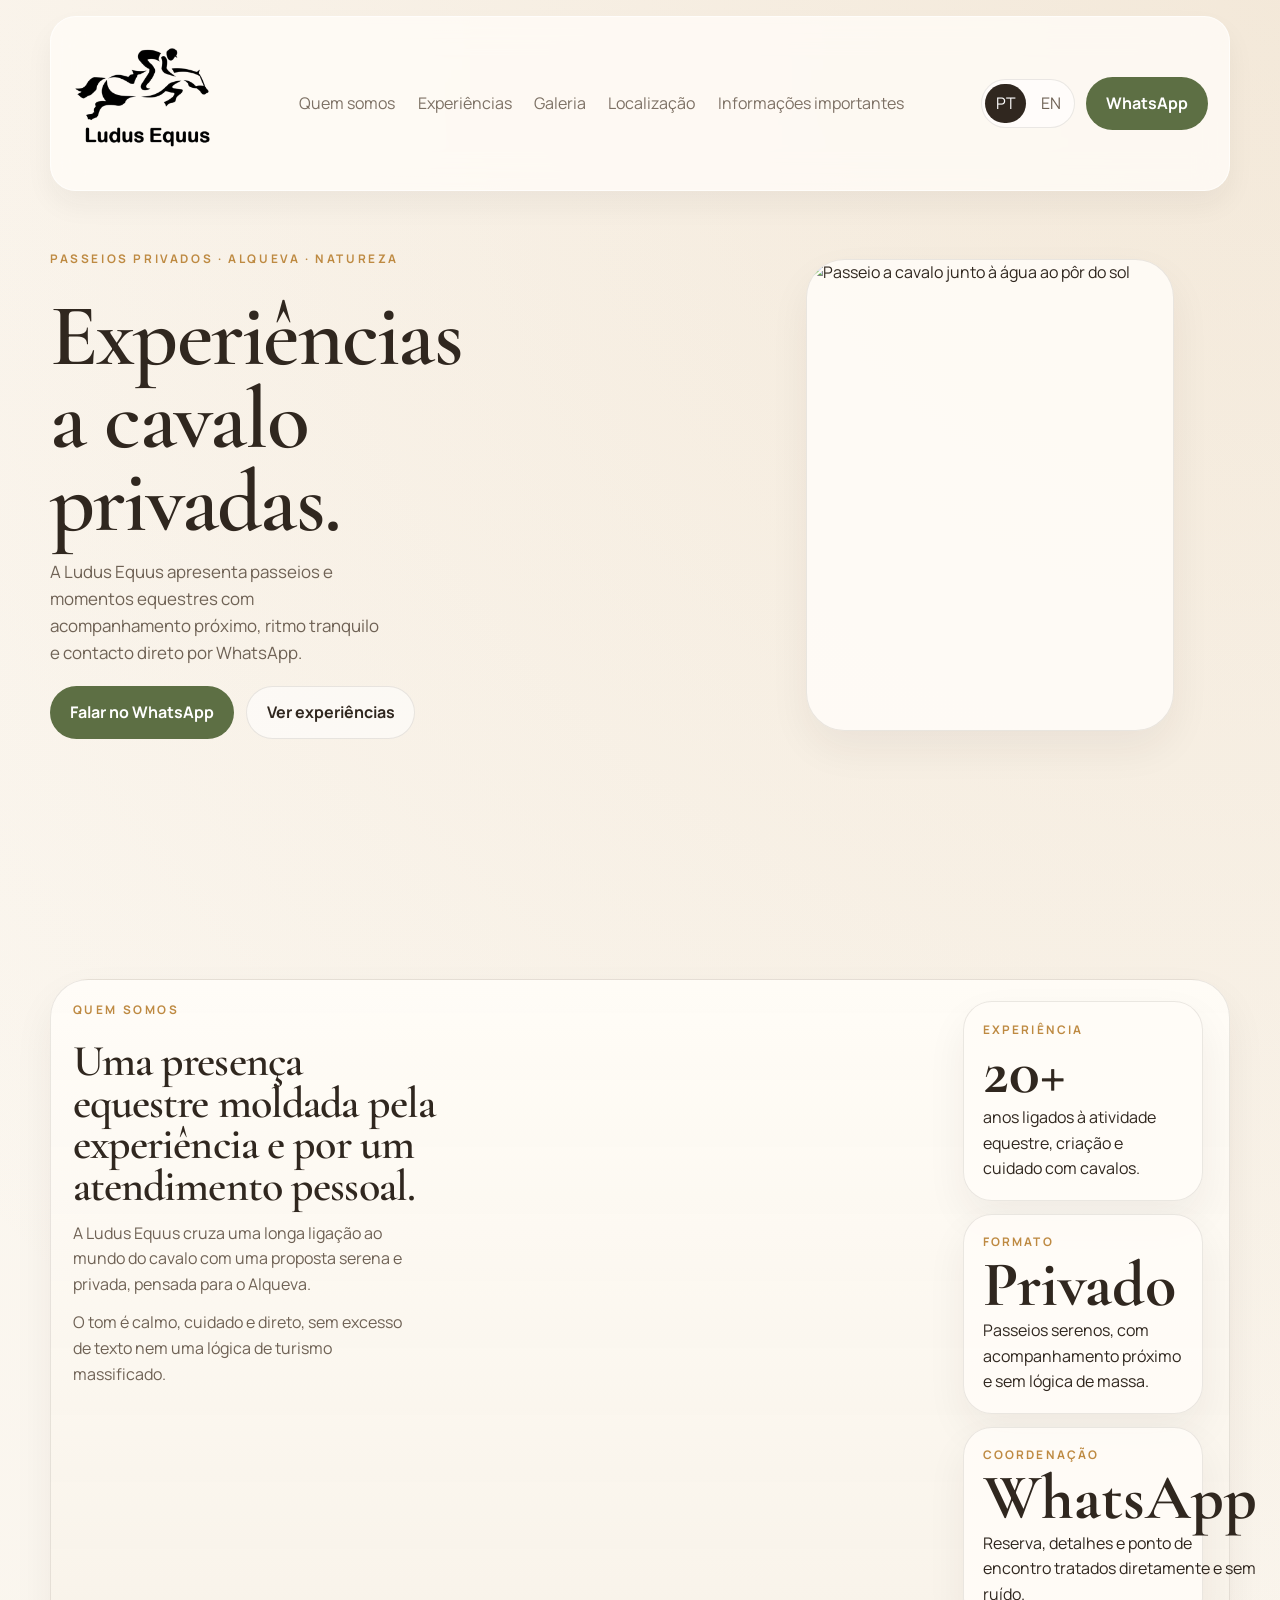
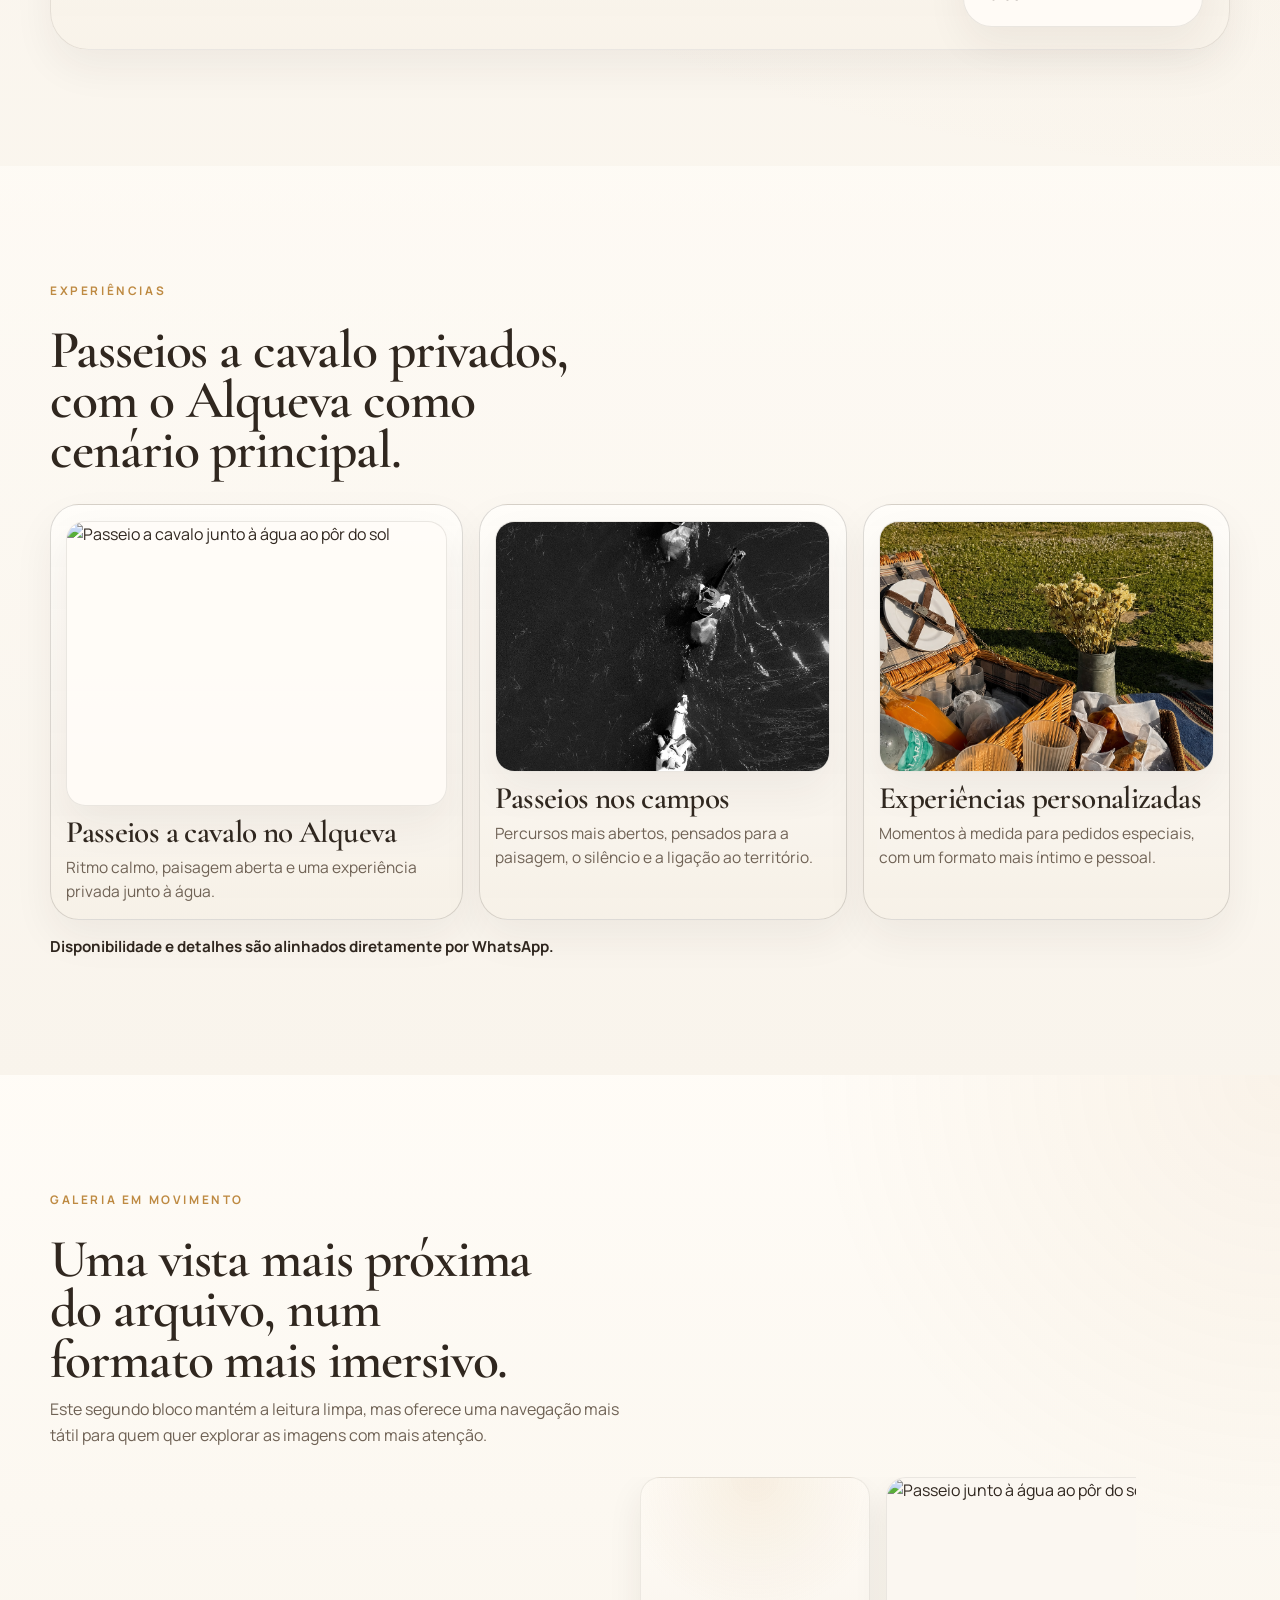
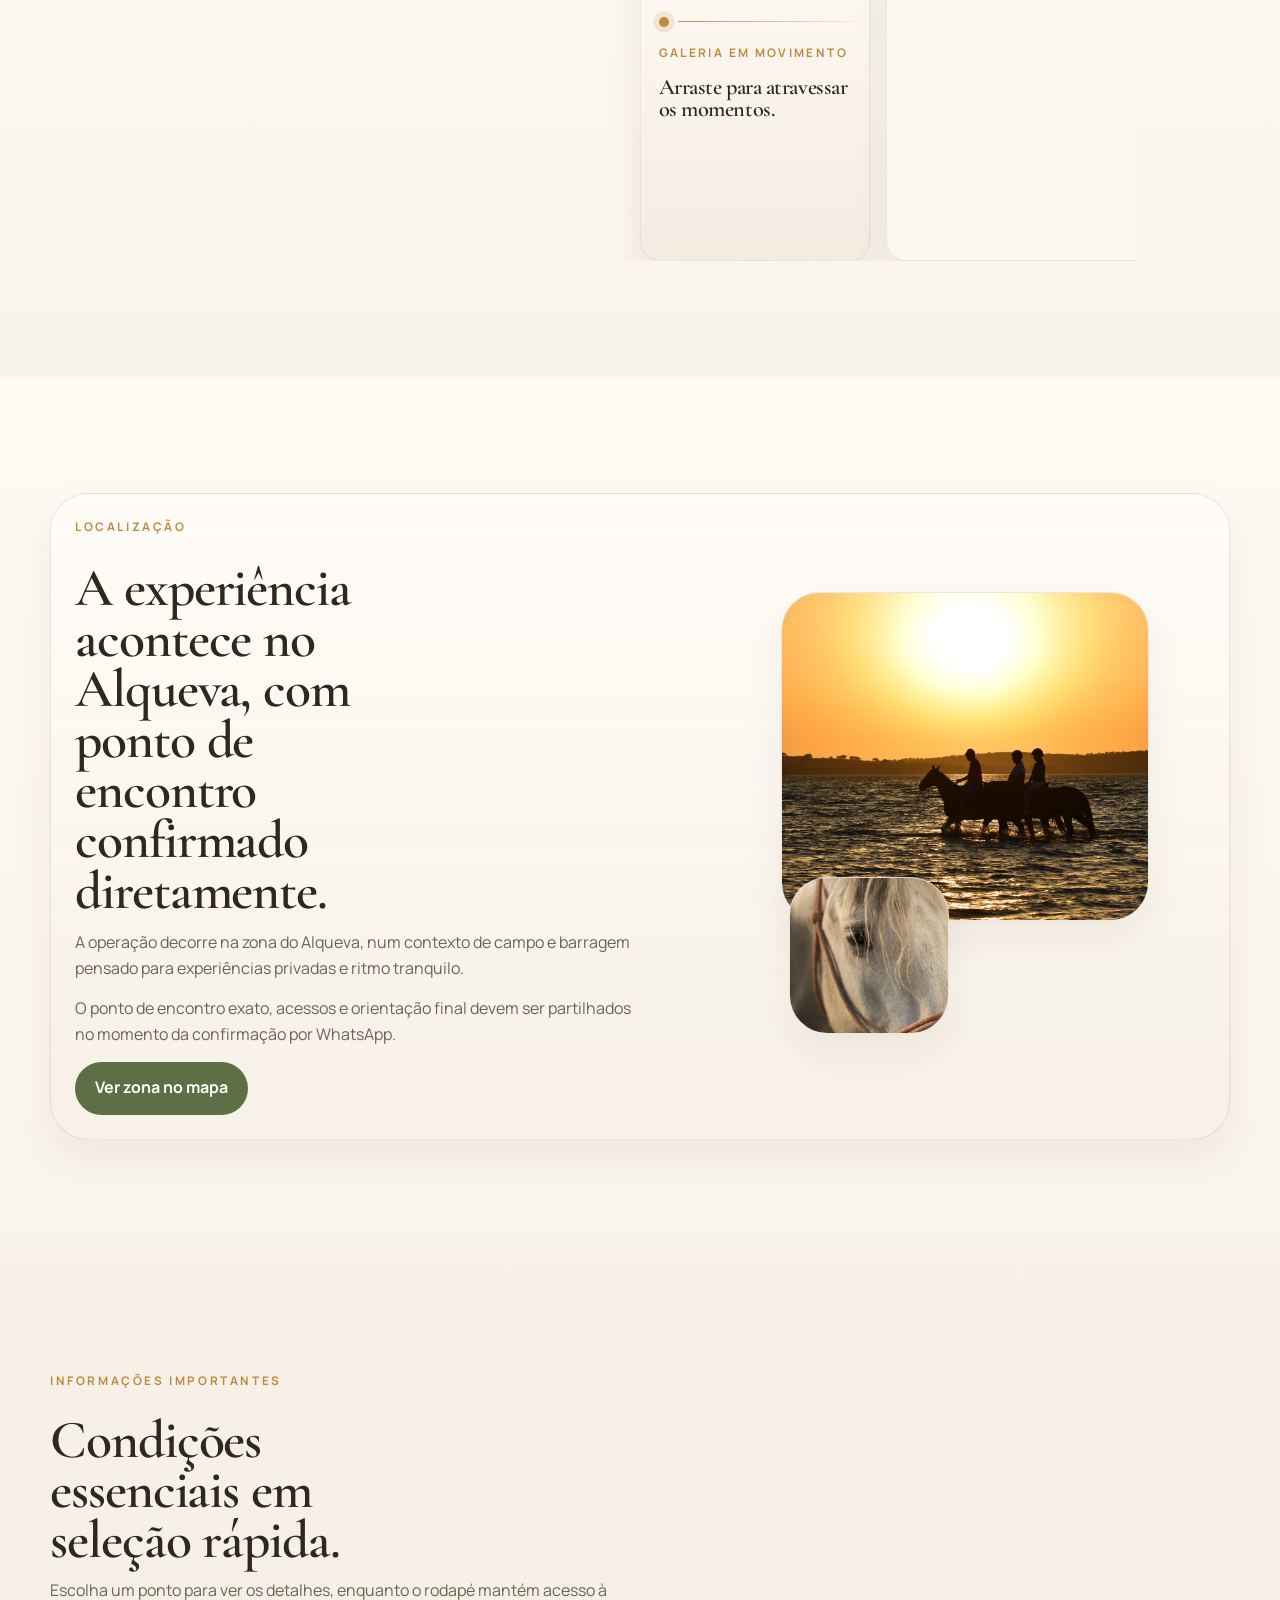
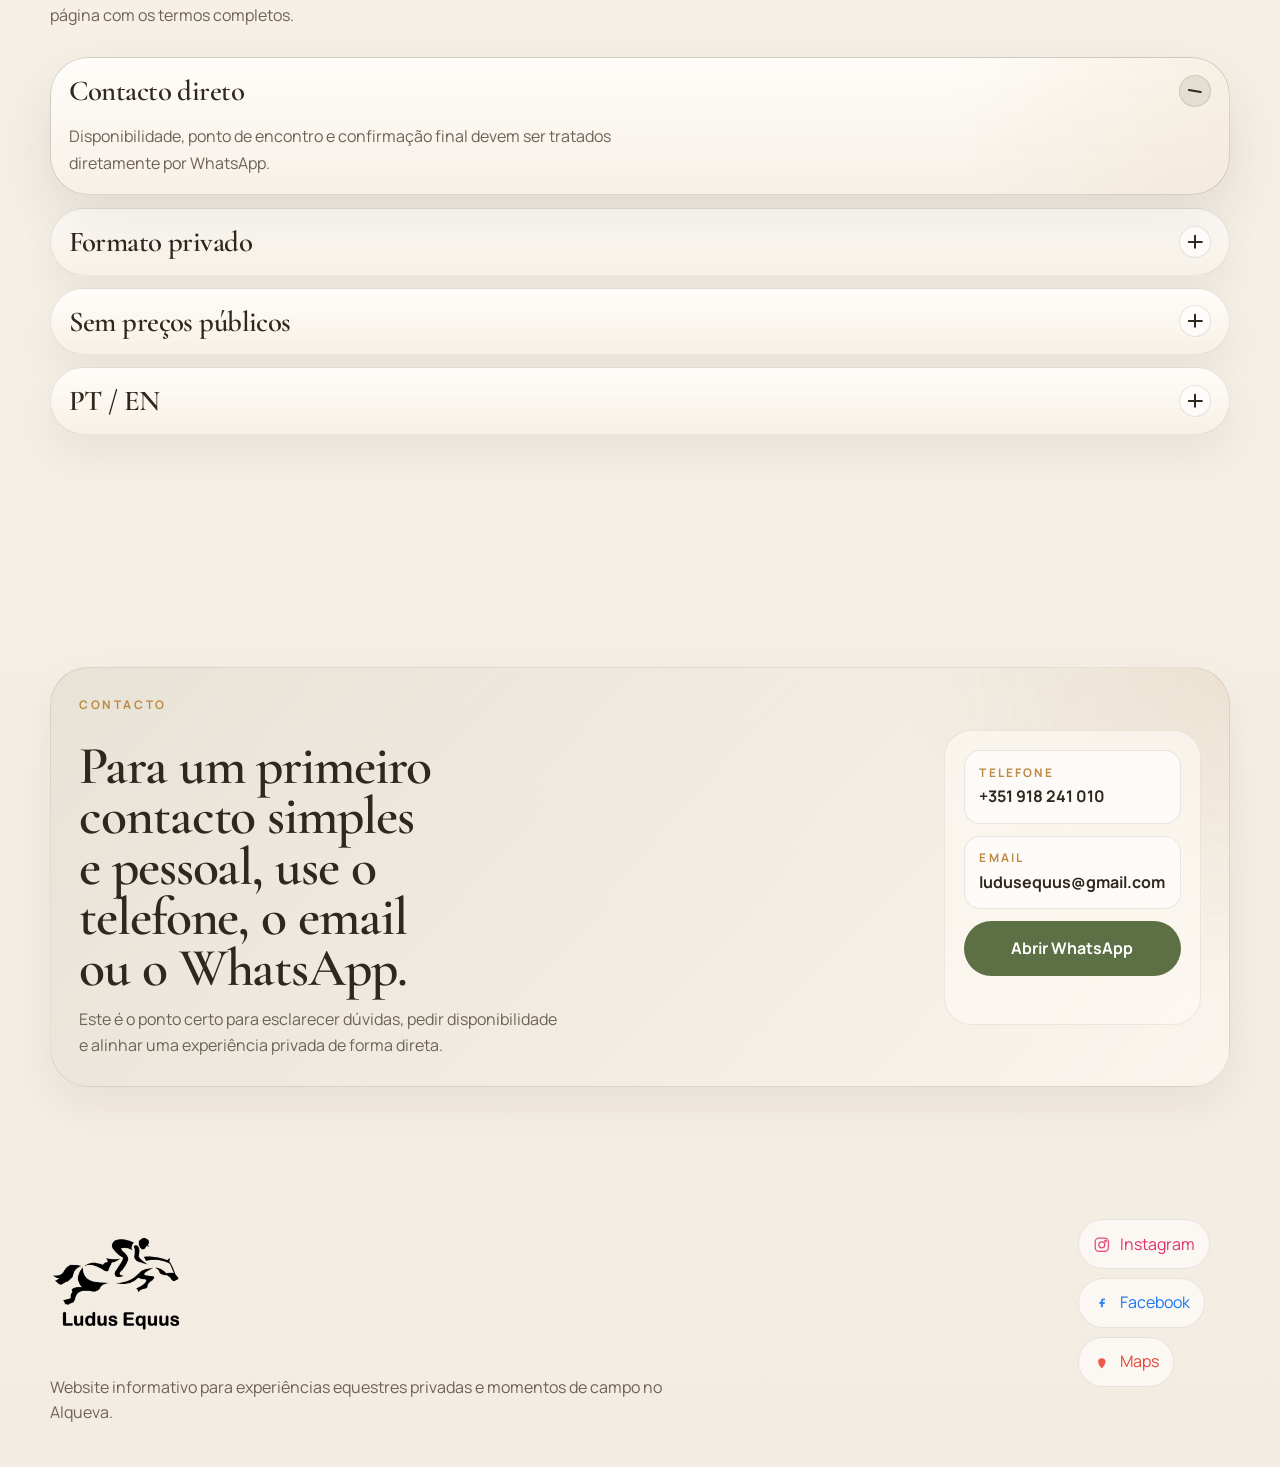
==== index.html @ 5762ee0d "new gallery" ====
﻿<!DOCTYPE html>
<html lang="pt">
<head>
  <meta charset="UTF-8">
  <meta name="viewport" content="width=device-width, initial-scale=1.0">
  <title>Ludus Equus</title>
  <meta name="description" content="Passeios e experiências equestres privadas no Alqueva. Website institucional bilingue da Ludus Equus.">
  <link rel="preconnect" href="https://fonts.googleapis.com">
  <link rel="preconnect" href="https://fonts.gstatic.com" crossorigin>
  <link
    href="https://fonts.googleapis.com/css2?family=Manrope:wght@400;500;600;700;800&family=Cormorant+Garamond:wght@500;600;700&display=swap"
    rel="stylesheet"
  >
  <link rel="stylesheet" href="./styles.css">
  <link rel="stylesheet" href="./gallery.css">
</head>
<body>
  <!-- Skip link -->
  <a class="skip-link" href="#main">Saltar para o conteúdo</a>

  <!-- Header -->
  <header class="site-header" id="top">
    <div class="container header-shell">
      <div class="header-inner">
        <a class="brand" href="#main" aria-label="Ludus Equus, ir para o início do conteúdo">
          <img
            class="brand-logo"
            src="./imagens/logotipoLudus.png"
            alt="Logótipo Ludus Equus"
            width="262"
            height="80"
          >
         
        </a>

        <nav class="desktop-nav" aria-label="Primary">
          <a href="#who" data-i18n="navWho">Quem somos</a>
          <a href="#experiences" data-i18n="navExperiences">Experiências</a>
          <a href="#gallery" data-i18n="navGallery">Galeria</a>
          <a href="#location" data-i18n="navLocation">Localização</a>
          <a href="#info" data-i18n="navInfo">Informações importantes</a>
        </nav>

        <div class="header-actions">
          <div class="lang-switch desktop-lang" aria-label="Language switcher">
            <button type="button" class="lang-btn is-active" data-lang-btn="pt">PT</button>
            <button type="button" class="lang-btn" data-lang-btn="en">EN</button>
          </div>

          <a
            class="btn btn-primary desktop-cta"
            href="https://wa.me/+351918241010"
            target="_blank"
            rel="noopener noreferrer"
            data-i18n="ctaWhatsapp"
          >
            WhatsApp
          </a>

          <button
            class="menu-toggle"
            type="button"
            data-menu-toggle
            aria-expanded="false"
            aria-controls="mobile-menu"
            aria-label="Abrir menu"
          >
            <span></span>
            <span></span>
            <span></span>
          </button>
        </div>
      </div>

      <!-- Mobile menu -->
      <div class="mobile-menu" id="mobile-menu" data-mobile-menu hidden>
        <div class="mobile-menu-inner">
          <nav class="mobile-nav" aria-label="Mobile">
            <a href="#who" data-i18n="navWho">Quem somos</a>
            <a href="#experiences" data-i18n="navExperiences">Experiências</a>
            <a href="#gallery" data-i18n="navGallery">Galeria</a>
            <a href="#location" data-i18n="navLocation">Localização</a>
            <a href="#info" data-i18n="navInfo">Informações importantes</a>
          </nav>
          <div class="mobile-menu-footer">
            <div class="lang-switch mobile-lang" aria-label="Language switcher mobile">
              <button type="button" class="lang-btn is-active" data-lang-btn="pt">PT</button>
              <button type="button" class="lang-btn" data-lang-btn="en">EN</button>
            </div>
          </div>
        </div>
      </div>
    </div>
  </header>

  <!-- Main content -->
  <main id="main">
    <!-- Hero -->
    <section class="section hero">
      <div class="container hero-grid">
        <div class="hero-copy reveal">
          <div class="hero-brand hero-brand-mobile" aria-hidden="true">
            <img src="./imagens/logotipoLudus.png" alt="" width="262" height="80">
          </div>
          <p class="eyebrow" data-i18n="heroEyebrow">Passeios Equestres  Alqueva  Hipismo</p>
          <h1 data-i18n="heroTitle">Experiências a cavalo privadas.</h1>
          <p class="hero-text" data-i18n="heroText">
            A Ludus Equus apresenta passeios e momentos equestres com acompanhamento próximo,
            ritmo tranquilo e contacto direto por WhatsApp.
          </p>
          <div class="hero-actions">
            <a
              class="btn btn-primary"
              href="https://wa.me/+351918241010"
              target="_blank"
              rel="noopener noreferrer"
              data-i18n="heroPrimary"
            >
              Falar no WhatsApp
            </a>
            <a class="btn btn-secondary" href="#experiences" data-i18n="heroSecondary">
              Ver experiências
            </a>
          </div>
        </div>

        <div class="hero-visual reveal" aria-hidden="true">
          <figure class="hero-card hero-card-main">
            <img
              src="./imagens/Galeria/Barragem1.jpeg"
              alt="Passeio a cavalo junto à água ao pôr do sol"
              width="1200"
              height="1500"
              loading="eager"
              decoding="async"
            >
          </figure>
          
        </div>
      </div>
    </section>

    <!-- Who -->
    <section class="section" id="who">
      <div class="container story-panel reveal">
        <div class="story-grid">
          <div class="story-copy reveal who-reveal">
            <div class="story-head">
              <p class="eyebrow" data-i18n="whoEyebrow">Quem somos</p>
              <h2 data-i18n="whoTitle">Uma presença equestre moldada pela experiência e por um atendimento pessoal</h2>
            </div>
            <p data-i18n="whoText1">A Ludus Equus cruza uma longa ligação ao mundo do cavalo com uma proposta serena e privada, pensada para o Alqueva.</p>
            <p data-i18n="whoText2">O tom é calmo, cuidado e direto, sem excesso de texto nem uma lógica de turismo massificado.</p>
          </div>

          <div class="story-side">
            <div class="stats-card reveal who-reveal">
              <span class="stats-kicker" data-i18n="whoProof1Kicker">Experiência</span>
              <strong data-i18n="whoProof1Value">20+</strong>
              <span data-i18n="whoProof1Text">
                anos ligados à atividade equestre, criação e cuidado com cavalos.
              </span>
            </div>
            <div class="stats-card reveal who-reveal">
              <span class="stats-kicker" data-i18n="whoProof2Kicker">Formato</span>
              <strong data-i18n="whoProof2Value">Privado</strong>
              <span data-i18n="whoProof2Text">
                Passeios serenos, com acompanhamento próximo e sem lógica de massa.
              </span>
            </div>
            <div class="stats-card reveal who-reveal">
              <span class="stats-kicker" data-i18n="whoProof3Kicker">Coordenação</span>
              <strong data-i18n="whoProof3Value">WhatsApp</strong>
              <span data-i18n="whoProof3Text">
                Reserva, detalhes e ponto de encontro tratados diretamente e sem ruído.
              </span>
            </div>
          </div>
        </div>
      </div>
    </section>

    <!-- Experiences -->
    <section class="section section-soft" id="experiences">
      <div class="container">
        <div class="section-head section-head-wide reveal">
          <p class="eyebrow" data-i18n="expEyebrow">Experiências</p>
          <h2 data-i18n="expTitle">
            Passeios a cavalo privados, com o Alqueva como cenário principal.
          </h2>
          
        </div>

        <div class="experiences-grid reveal">
          <article class="info-card experience-card">
            <figure class="image-card experience-image">
              <img src="./imagens/Galeria/Barragem1.jpeg" alt="Passeio a cavalo junto à água ao pôr do sol" width="1200" height="900" loading="lazy" decoding="async">
            </figure>
            <div class="experience-copy">
              <h3 data-i18n="rideMainTitle">Passeios a cavalo no Alqueva</h3>
              <p data-i18n="rideMainText">Ritmo calmo, paisagem aberta e uma experiência privada junto à água.</p>
            </div>
          </article>

          <article class="info-card experience-card">
            <figure class="image-card experience-image">
              <img src="./imagens/Barragem2.jpeg" alt="Vista da barragem e da margem do Alqueva" width="1200" height="900" loading="lazy" decoding="async">
            </figure>
            <div class="experience-copy">
              <h3 data-i18n="rideFieldsTitle">Passeios nos campos</h3>
              <p data-i18n="rideFieldsText">Percursos mais abertos, pensados para a paisagem, o silêncio e a ligação ao território.</p>
            </div>
          </article>

          <article class="info-card experience-card">
            <figure class="image-card experience-image">
              <img src="./imagens/pirquenique3.png" alt="Piquenique junto à água com manta e cesta" width="1200" height="900" loading="lazy" decoding="async">
            </figure>
            <div class="experience-copy">
              <h3 data-i18n="rideCustomTitle">Experiências personalizadas</h3>
              <p data-i18n="rideCustomText">Momentos à medida para pedidos especiais, com um formato mais íntimo e pessoal.</p>
            </div>
          </article>
        </div>

        <p class="experience-footer-note" data-i18n="rideBookingNote">
          Disponibilidade e detalhes são alinhados diretamente por WhatsApp.
        </p>
      </div>
    </section>

    <!-- BEGIN: Featured draggable gallery -->
    <section class="section gallery-strip-section" id="gallery">
      <div class="container">
        <div class="section-head gallery-head reveal">
          <p class="eyebrow" data-i18n="galleryFeatureEyebrow">Galeria em movimento</p>
          <h2 data-i18n="galleryFeatureTitle">
            Uma vista mais próxima do arquivo, num formato mais imersivo.
          </h2>
          <p data-i18n="galleryFeatureText">
            Este segundo bloco mantém a leitura limpa, mas oferece uma navegação mais tátil para
            quem quer explorar as imagens com mais atenção.
          </p>
        </div>

        <div class="gallery-strip-shell reveal">
          <div class="gallery-strip-frame" aria-label="Galeria móvel de imagens">
            <div
              class="gallery-strip-track"
              data-feature-gallery-track
              data-feature-gallery-prev-percentage="0"
              data-feature-gallery-mouse-down-at="0"
            >
              <article class="gallery-strip-card gallery-strip-text-card gallery-strip-marker-card">
                <div class="gallery-strip-symbol" aria-hidden="true">
                  <span class="gallery-strip-symbol-dot"></span>
                  <span class="gallery-strip-symbol-line"></span>
                </div>
                <p class="gallery-strip-kicker">Galeria em movimento</p>
                <h3>Arraste para atravessar os momentos.</h3>
              </article>

              <figure class="gallery-strip-card">
                <img src="./imagens/Galeria/Barragem1.jpeg" alt="Passeio junto à água ao pôr do sol" width="1200" height="900" loading="lazy" decoding="async" draggable="false">
              </figure>

              <article class="gallery-strip-card gallery-strip-text-card">
                <p class="gallery-strip-kicker">Passeios</p>
                <h3>Ritmo calmo e paisagem aberta.</h3>
                <p>Uma sequência mais ampla para sentir o percurso, a água e a luz do fim do dia.</p>
              </article>

              <figure class="gallery-strip-card">
                <img src="./imagens/Galeria/Barragem2.jpeg" alt="Vista da barragem e do percurso equestre" width="1200" height="900" loading="lazy" decoding="async" draggable="false">
              </figure>
              <figure class="gallery-strip-card">
                <img src="./imagens/Galeria/Barragem4.jpeg" alt="Cavalos em passeio junto ao Alqueva" width="1200" height="900" loading="lazy" decoding="async" draggable="false">
              </figure>
              <figure class="gallery-strip-card">
                <img src="./imagens/Galeria/barragem5.jpeg" alt="Momento de passeio equestre ao ar livre" width="1200" height="900" loading="lazy" decoding="async" draggable="false">
              </figure>

              <article class="gallery-strip-card gallery-strip-text-card">
                <p class="gallery-strip-kicker">Desporto</p>
                <h3>Energia, técnica e movimento.</h3>
                <p>Um bloco para separar a leitura das imagens mais dinâmicas do percurso.</p>
              </article>

              <figure class="gallery-strip-card">
                <img src="./imagens/Galeria/Desporto1.jpg" alt="Atividade equestre em movimento" width="1200" height="900" loading="lazy" decoding="async" draggable="false">
              </figure>
              <figure class="gallery-strip-card">
                <img src="./imagens/Galeria/Desporto2.JPG" alt="Cena de desporto equestre" width="1200" height="900" loading="lazy" decoding="async" draggable="false">
              </figure>
              <figure class="gallery-strip-card">
                <img src="./imagens/Galeria/desporto3.JPG" alt="Passeio equestre em ação" width="1200" height="900" loading="lazy" decoding="async" draggable="false">
              </figure>

              <article class="gallery-strip-card gallery-strip-text-card">
                <p class="gallery-strip-kicker">Momentos</p>
                <h3>Paragens mais íntimas e leves.</h3>
                <p>Um espaço para alternar entre fotografia e texto quando quiseres destacar uma fase.</p>
              </article>

              <figure class="gallery-strip-card">
                <img src="./imagens/Galeria/passeio1.jpeg" alt="Passeio a cavalo em paisagem aberta" width="1200" height="900" loading="lazy" decoding="async" draggable="false">
              </figure>
              <figure class="gallery-strip-card">
                <img src="./imagens/Galeria/passeio2.jpeg" alt="Cavalos em percurso tranquilo" width="1200" height="900" loading="lazy" decoding="async" draggable="false">
              </figure>
              <figure class="gallery-strip-card">
                <img src="./imagens/Galeria/Piquenique.jpeg" alt="Momento de piquenique junto aos cavalos" width="1200" height="900" loading="lazy" decoding="async" draggable="false">
              </figure>
            </div>
          </div>
        </div>
      </div>
    </section>
    <!-- END: Featured draggable gallery -->


    <!-- Location -->
    <section class="section section-soft" id="location">
      <div class="container location-panel reveal">
        <div class="location-copy">
          <p class="eyebrow" data-i18n="locationEyebrow">LocalizaÃ§Ã£o</p>
          <h2 data-i18n="locationTitle">
            A experiÃªncia acontece no Alqueva, com ponto de encontro confirmado diretamente.
          </h2>
          <p data-i18n="locationText1">
            A operaÃ§Ã£o decorre na zona do Alqueva, num contexto de campo e barragem pensado para
            experiÃªncias privadas e ritmo tranquilo.
          </p>
          <p data-i18n="locationText2">
            O ponto de encontro exato, acessos e orientaÃ§Ã£o final devem ser partilhados no momento
            da confirmaÃ§Ã£o por WhatsApp.
          </p>
          <div class="location-actions">
            <a
              class="btn btn-primary"
              href="https://www.google.com/maps/search/Alqueva"
              target="_blank"
              rel="noopener noreferrer"
              data-i18n="locationButton"
            >
              Ver zona no mapa
            </a>
          </div>
        </div>

        <div class="location-visual">
          <figure class="image-card location-image location-image-main">
            <img
              src="./imagens/Barragem3.jpeg"
              alt="Vista da paisagem do Alqueva"
              width="1200"
              height="900"
              loading="lazy"
              decoding="async"
            >
          </figure>
          <figure class="image-card location-image location-image-side">
            <img
              src="./imagens/GenericHorses/internetHorse3.jpg"
              alt="Cavalo em enquadramento natural"
              width="900"
              height="1100"
              loading="lazy"
              decoding="async"
            >
          </figure>
        </div>
      </div>
    </section>

    <!-- Info -->
    <section class="section" id="info">
      <div class="container">
        <div class="section-head reveal">
          <p class="eyebrow" data-i18n="infoEyebrow">InformaÃ§Ãµes importantes</p>
          <h2 data-i18n="infoTitle">CondiÃ§Ãµes essenciais em seleção rápida.</h2>
          <p data-i18n="infoText">
            Escolha um ponto para ver os detalhes, enquanto o rodapé mantém acesso à página com os
            termos completos.
          </p>
        </div>

        <div class="terms-accordion reveal">
          <details class="term-accordion" open>
            <summary class="term-accordion-trigger">
              <span class="term-accordion-copy">
                <span class="term-accordion-title" data-i18n="term1Title">Contacto direto</span>
              </span>
              <span class="term-accordion-icon" aria-hidden="true"></span>
            </summary>
            <div class="term-accordion-panel">
              <div class="term-accordion-panel-inner">
                <p data-i18n="term1Text">
                  Disponibilidade, ponto de encontro e confirmaÃ§Ã£o final devem ser tratados diretamente por WhatsApp.
                </p>
              </div>
            </div>
          </details>

          <details class="term-accordion">
            <summary class="term-accordion-trigger">
              <span class="term-accordion-copy">
                <span class="term-accordion-title" data-i18n="term2Title">Formato privado</span>
              </span>
              <span class="term-accordion-icon" aria-hidden="true"></span>
            </summary>
            <div class="term-accordion-panel">
              <div class="term-accordion-panel-inner">
                <p data-i18n="term2Text">
                  A experiência é comunicada de forma reservada e personalizada, sem linguagem de operação massificada.
                </p>
              </div>
            </div>
          </details>

          <details class="term-accordion">
            <summary class="term-accordion-trigger">
              <span class="term-accordion-copy">
                <span class="term-accordion-title" data-i18n="term3Title">Sem preços públicos</span>
              </span>
              <span class="term-accordion-icon" aria-hidden="true"></span>
            </summary>
            <div class="term-accordion-panel">
              <div class="term-accordion-panel-inner">
                <p data-i18n="term3Text">
                  O site apresenta o tipo de experiência, mas não publica valores na página pública.
                </p>
              </div>
            </div>
          </details>

          <details class="term-accordion">
            <summary class="term-accordion-trigger">
              <span class="term-accordion-copy">
                <span class="term-accordion-title" data-i18n="term4Title">PT / EN</span>
              </span>
              <span class="term-accordion-icon" aria-hidden="true"></span>
            </summary>
            <div class="term-accordion-panel">
              <div class="term-accordion-panel-inner">
                <p data-i18n="term4Text">
                  A estrutura está preparada para portugês e inglês, mantendo a mesma leitura calma e objetiva.
                </p>
              </div>
            </div>
          </details>
        </div>
      </div>
    </section>

    <!-- CTA -->
    <section class="section cta-section">
      <div class="container cta-panel reveal">
        <div class="cta-copy">
          <p class="eyebrow" data-i18n="contactEyebrow">Contacto</p>
          <h2 data-i18n="contactTitle">
            Para um primeiro contacto simples e pessoal, use o telefone, o email ou o WhatsApp.
          </h2>
          <p data-i18n="contactText">
            Este é o ponto certo para esclarecer dúvidas, pedir disponibilidade e alinhar uma
            experiência privada de forma direta.
          </p>
        </div>
        <div class="cta-action">
          <div class="cta-contacts" aria-label="Contact details">
            <button class="cta-contact-link" type="button" data-copy-text="+351918241010">
              <span class="cta-contact-label" data-i18n="contactPhoneLabel">Telefone</span>
              <span class="cta-contact-value">+351 918 241 010</span>
            </button>
            <button class="cta-contact-link" type="button" data-copy-text="ludusequus@gmail.com">
              <span class="cta-contact-label" data-i18n="contactEmailLabel">Email</span>
              <span class="cta-contact-value">ludusequus@gmail.com</span>
            </button>
            <a
              class="btn btn-primary btn-large"
              href="https://wa.me/+351918241010"
              target="_blank"
              rel="noopener noreferrer"
              data-i18n="contactButton"
            >
              Abrir WhatsApp
            </a>
            <p class="cta-copy-status" aria-live="polite" aria-atomic="true"></p>
          </div>
        </div>
      </div>
    </section>
  </main>

  <!-- Footer -->
  <footer class="site-footer">
    <div class="container footer-grid">
      <div class="footer-brand">
        <img
          class="footer-logo"
          src="./imagens/logotipoLudus.png"
          alt="Logotipo Ludus Equus"
          width="262"
          height="80"
        >
        <p data-i18n="footerText">
          Website informativo para experiências equestres privadas e momentos de campo no Alqueva.
        </p>
      </div>

      <div class="footer-social">
        <a
          class="footer-social-link footer-social-instagram"
          href="https://www.instagram.com/ludus_equus/"
          target="_blank"
          rel="noopener noreferrer"
          aria-label="Instagram Ludus Equus"
        >
          <svg class="footer-social-icon footer-social-icon-instagram" viewBox="0 0 24 24" aria-hidden="true" focusable="false">
            <rect x="3" y="3" width="18" height="18" rx="5" ry="5"></rect>
            <circle cx="12" cy="12" r="4.1"></circle>
            <circle cx="17.1" cy="6.9" r="1.1"></circle>
          </svg>
          <span>Instagram</span>
        </a>
        <a
          class="footer-social-link footer-social-facebook"
          href="https://www.facebook.com/ludusequuschillout/"
          target="_blank"
          rel="noopener noreferrer"
          aria-label="Facebook Ludus Equus"
        >
          <svg class="footer-social-icon footer-social-icon-facebook" viewBox="0 0 24 24" aria-hidden="true" focusable="false">
            <path d="M14 8.5h2.2V6H14c-2 0-3.3 1.3-3.3 3.4V11H8.7v2.7h2V18h2.8v-4.3h2.3l.4-2.7h-2.7V9.8c0-.8.4-1.3 1.5-1.3Z"></path>
          </svg>
          <span>Facebook</span>
        </a>
        <a
          class="footer-social-link footer-social-maps"
          href="https://maps.app.goo.gl/T2FvivDZhSjyVxCJ9"
          target="_blank"
          rel="noopener noreferrer"
          aria-label="Abrir localização no Google Maps"
        >
          <svg class="footer-social-icon footer-social-icon-maps" viewBox="0 0 24 24" aria-hidden="true" focusable="false">
            <path d="M12 21s5-5 5-9a5 5 0 1 0-10 0c0 4 5 9 5 9Z"></path>
            <circle cx="12" cy="12" r="1.8"></circle>
          </svg>
          <span>Maps</span>
        </a>
      </div>
    </div>
  </footer>

  <!-- Scripts -->
  <script src="./content.js"></script>
  <script src="./script.js"></script>

</body>
</html>
---- styles.css ----
:root {
  --text-xs: 0.74rem;
  --text-sm: 0.92rem;
  --text-base: 1rem;
  --text-lg: clamp(1.2rem, 1rem + 1vw, 1.55rem);
  --text-xl: clamp(2.05rem, 1.45rem + 2.5vw, 3.35rem);
  --text-2xl: clamp(3rem, 2.2rem + 4.2vw, 5.5rem);

  --space-2: 0.5rem;
  --space-3: 0.75rem;
  --space-4: 1rem;
  --space-6: 1.5rem;
  --space-8: 2rem;

  --color-bg: #faf6ef;
  --color-bg-strong: #f1e8dc;
  --color-surface: rgba(255, 252, 247, 0.88);
  --color-surface-strong: #fcf8f1;
  --color-text: #30271f;
  --color-text-muted: #6f6255;
  --color-line: rgba(48, 39, 31, 0.1);
  --color-primary: #5d6f44;
  --color-primary-strong: #455434;
  --color-accent: #be8a42;

  --shadow-soft: 0 18px 42px rgba(48, 39, 31, 0.06);

  --radius-sm: 0.8rem;
  --radius-md: 1.25rem;
  --radius-lg: 1.8rem;
  --radius-xl: 2.4rem;

  --content-default: 1180px;

  --font-display: "Cormorant Garamond", Georgia, serif;
  --font-body: "Manrope", Arial, sans-serif;

  --ease-premium: cubic-bezier(0.16, 1, 0.3, 1);
  --transition-fast: 160ms var(--ease-premium);
  --transition-base: 240ms var(--ease-premium);
  --transition-slow: 420ms var(--ease-premium);
  --motion-lift: -2px;
  --motion-reveal: 10px;
  --focus-ring: 0 0 0 3px rgba(180, 136, 80, 0.28);
}

/* Global reset */
*, *::before, *::after {
  box-sizing: border-box;
}

html {
  scroll-behavior: smooth;
  overscroll-behavior-y: none;
}

body {
  margin: 0;
  min-height: 100vh;
  font-family: var(--font-body);
  font-size: var(--text-base);
  line-height: 1.6;
  color: var(--color-text);
  background:
    radial-gradient(circle at top right, rgba(190, 138, 66, 0.14), transparent 28%),
    linear-gradient(180deg, #fcf8f2 0%, #f9f4eb 48%, #f3ece2 100%);
  overscroll-behavior-y: none;
}

body.menu-open {
  overflow: hidden;
}

img, svg {
  display: block;
  max-width: 100%;
}

a {
  color: inherit;
  text-decoration: none;
}

button,
input,
textarea,
select {
  font: inherit;
}

button {
  cursor: pointer;
}

/* Skip link */
.skip-link {
  position: absolute;
  left: -999px;
  top: auto;
}

.skip-link:focus {
  left: 1rem;
  top: 1rem;
  padding: 0.75rem 1rem;
  border-radius: var(--radius-sm);
  background: var(--color-text);
  color: #fff;
  z-index: 1000;
}

/* Layout */
.container {
  width: min(calc(100% - 1.5rem), var(--content-default));
  margin-inline: auto;
}

.section {
  padding-block: clamp(4.25rem, 11vw, 7.25rem);
  scroll-margin-top: 8.5rem;
}

.section-soft {
  background: linear-gradient(180deg, rgba(255, 252, 247, 0.72), rgba(249, 244, 236, 0.92));
}

/* Typography */
.eyebrow {
  margin: 0 0 var(--space-3);
  font-size: var(--text-xs);
  font-weight: 700;
  letter-spacing: 0.22em;
  text-transform: uppercase;
  color: var(--color-accent);
}

h1, h2, h3 {
  margin: 0;
  font-family: var(--font-display);
  font-weight: 600;
  line-height: 0.94;
  letter-spacing: -0.02em;
  text-wrap: balance;
}

h1 {
  font-size: var(--text-2xl);
  max-width: 9ch;
}

h2 {
  font-size: var(--text-xl);
  max-width: 18ch;
}

h3 {
  font-size: var(--text-lg);
}

p {
  margin: 0;
  color: var(--color-text-muted);
}

/* Header */
.site-header {
  position: sticky;
  top: 0;
  z-index: 100;
  padding-top: 0.7rem;
  transition: transform var(--transition-base);
}

.site-header.is-hidden {
  transform: translateY(calc(-100% - 1rem));
}

.header-shell {
  position: relative;
}

.header-inner {
  display: flex;
  align-items: center;
  justify-content: space-between;
  gap: 0.9rem;
  min-height: 4.5rem;
  padding: 0.7rem 0.9rem;
  border: 1px solid rgba(255, 255, 255, 0.65);
  border-radius: 1.6rem;
  background: rgba(255, 252, 247, 0.82);
  backdrop-filter: blur(16px);
  box-shadow: 0 14px 28px rgba(48, 39, 31, 0.05);
}

.brand {
  display: inline-flex;
  align-items: center;
  gap: 0.75rem;
  min-width: 0;
  flex: 1 1 auto;
}

.brand-logo {
  width: 6.2rem;
  height: auto;
  flex-shrink: 0;
  object-fit: contain;
}

.brand-copy {
  display: grid;
  gap: 0.1rem;
  min-width: 0;
}

.desktop-nav,
.desktop-lang,
.desktop-cta {
  display: none;
}

.desktop-nav a,
.mobile-nav a,
.footer-links a {
  color: var(--color-text-muted);
  opacity: 0.9;
  transition: transform var(--transition-fast), opacity var(--transition-fast);
}

.desktop-nav a:hover,
.mobile-nav a:hover,
.footer-links a:hover {
  opacity: 1;
}

.desktop-nav a:hover {
  transform: translateY(-1px);
}

.menu-toggle:hover {
  transform: translateY(-1px);
  opacity: 0.96;
}

.header-actions {
  display: flex;
  align-items: center;
  gap: 0.65rem;
  flex: 0 0 auto;
}

/* Language switch */
.lang-switch {
  display: inline-flex;
  align-items: center;
  gap: 0.25rem;
  padding: 0.22rem;
  border: 1px solid var(--color-line);
  border-radius: 999px;
  background: rgba(255, 255, 255, 0.6);
}

.lang-btn {
  min-width: 2.15rem;
  border: 0;
  border-radius: 999px;
  padding: 0.44rem 0.65rem;
  background: transparent;
  color: var(--color-text-muted);
  transition: transform var(--transition-fast), opacity var(--transition-fast);
}

.lang-btn.is-active {
  background: var(--color-text);
  color: #fff;
}

/* Buttons */
.btn {
  display: inline-flex;
  align-items: center;
  justify-content: center;
  min-height: 3rem;
  padding: 0.8rem 1.2rem;
  border: 1px solid transparent;
  border-radius: 999px;
  font-weight: 700;
  transition: transform var(--transition-fast), opacity var(--transition-fast);
}

.btn:hover {
  transform: translateY(-1px);
}

:where(.desktop-nav a, .mobile-nav a, .footer-links a, .lang-btn, .btn, .cta-contact-link, .term-accordion-trigger, .menu-toggle):focus-visible {
  outline: none;
  box-shadow: var(--focus-ring);
}

.btn-primary {
  background: var(--color-primary);
  color: #fff;
}

.btn-primary:hover {
  background: var(--color-primary-strong);
}

.btn-secondary {
  border-color: var(--color-line);
  background: rgba(255, 255, 255, 0.55);
  color: var(--color-text);
}

.btn-large {
  min-height: 3.4rem;
  padding-inline: 1.6rem;
}

/* Hero & grids */
.hero {
  padding-top: 3.6rem;
}

.hero::before {
  content: "";
  position: absolute;
  inset: 0;
  z-index: -1;
  display: none;
}

.hero-grid,
.story-grid,
.location-panel,
.cards-grid,
.photo-grid,
.terms-grid,
.footer-grid {
  display: grid;
  gap: 1.25rem;
}

.experiences-grid {
  display: grid;
  gap: 1.15rem;
}

.hero-copy {
  display: grid;
  gap: 0.9rem;
  max-width: 32rem;
}

.hero-brand-mobile {
  display: none;
}

.hero-text {
  max-width: 34ch;
  font-size: 1.06rem;
}

.hero-actions {
  display: flex;
  flex-direction: column;
  align-items: stretch;
  gap: 0.75rem;
  margin-top: 0.35rem;
}

.hero-actions .btn {
  width: 100%;
}

.hero-visual {
  position: relative;
  min-height: 23rem;
  padding-right: 1.3rem;
}

/* Image cards */
.hero-card,
.image-card,
.story-panel,
.location-panel,
.info-card,
.term-card,
.stats-card,
.cta-panel,
.legal-card,
.terms-aside {
  border: 1px solid var(--color-line);
  box-shadow: var(--shadow-soft);
  transition: transform var(--transition-base), opacity var(--transition-base);
}

.hero-card,
.image-card {
  overflow: hidden;
  border-radius: var(--radius-xl);
  background: var(--color-surface);
}

.hero-card img,
.image-card img {
  width: 100%;
  height: 100%;
  object-fit: cover;
}

.hero-card-main {
  width: min(100%, 18.8rem);
  aspect-ratio: 0.78;
}

.hero-card-side {
  position: absolute;
  right: 0;
  bottom: -1rem;
  width: min(44%, 8.75rem);
  aspect-ratio: 0.72;
}

/* Story panel */
.story-panel {
  display: grid;
  gap: 0.95rem;
  padding: 1rem;
  border-radius: var(--radius-xl);
  background: linear-gradient(180deg, rgba(255, 252, 247, 0.96), rgba(248, 242, 233, 0.92));
}

.location-panel {
  gap: 1.5rem;
  padding: 1.5rem;
  border-radius: var(--radius-xl);
  background: linear-gradient(180deg, rgba(255, 252, 247, 0.96), rgba(246, 240, 230, 0.92));
}

.story-head {
  display: grid;
  gap: 0.55rem;
  max-width: none;
}

.story-head h2 {
  max-width: none;
}

.story-copy {
  display: grid;
  gap: 0.8rem;
  max-width: none;
}

.story-side {
  display: grid;
  gap: 0.8rem;
  justify-items: end;
}

.stats-card,
.info-card,
.term-card,
.legal-card,
.terms-aside {
  padding: 1.15rem;
  border-radius: var(--radius-lg);
  background: rgba(255, 252, 247, 0.88);
}

.stats-card {
  display: grid;
  gap: 0.15rem;
}

.experience-card {
  display: grid;
  gap: 0.7rem;
  padding: 0.95rem;
  background: rgba(255, 252, 247, 0.88);
  transition: transform var(--transition-base), opacity var(--transition-base);
}

.experience-card {
  align-content: start;
  min-height: 100%;
  background:
    linear-gradient(180deg, rgba(255, 253, 249, 0.98), rgba(246, 240, 231, 0.94));
  border-color: rgba(48, 39, 31, 0.16);
  overflow: hidden;
}

.experience-card:hover {
  border-color: rgba(48, 39, 31, 0.22);
}

@media (hover: hover) and (pointer: fine) {
  .desktop-nav a:hover,
  .mobile-nav a:hover,
  .footer-links a:hover,
  .menu-toggle:hover,
  .lang-btn:hover,
  .btn:hover,
  .cta-contact-link:hover,
  .term-accordion:hover,
  .hero-card:hover,
  .image-card:hover,
  .story-panel:hover,
  .location-panel:hover,
  .info-card:hover,
  .term-card:hover,
  .stats-card:hover,
  .cta-panel:hover,
  .legal-card:hover,
  .terms-aside:hover,
  .experience-card:hover {
    transform: translateY(var(--motion-lift));
  }
}

.experience-copy {
  display: grid;
  gap: 0.45rem;
  max-width: 24rem;
}

.experience-note {
  color: var(--color-text);
  font-weight: 700;
}

.experience-footer-note {
  margin-top: 0.95rem;
  font-size: 0.95rem;
  font-weight: 700;
  color: var(--color-text);
}

.experience-image {
  aspect-ratio: 4 / 3;
  min-height: 13.5rem;
  border-radius: 1.2rem;
}

.experience-card h3 {
  font-size: clamp(1.45rem, 1.15rem + 1vw, 1.95rem);
  line-height: 0.98;
}

.experience-card p {
  font-size: 0.97rem;
  line-height: 1.55;
}

.experience-card .experience-note {
  font-size: 0.92rem;
}

.stats-kicker,
.card-index {
  font-size: var(--text-xs);
  font-weight: 700;
  letter-spacing: 0.18em;
  text-transform: uppercase;
  color: var(--color-accent);
}

.stats-card strong {
  font-family: var(--font-display);
  font-size: clamp(2.75rem, 2rem + 5vw, 4rem);
  line-height: 0.95;
}

.story-image {
  aspect-ratio: 0.82;
  border-radius: var(--radius-lg);
  overflow: hidden;
}

.story-head h2 {
  font-size: clamp(2rem, 1.3rem + 2vw, 2.75rem);
  max-width: 18ch;
}

.story-copy p {
  max-width: 34ch;
}

/* Section heads */
.section-head {
  display: grid;
  gap: 0.75rem;
  margin-bottom: 1.8rem;
  max-width: 58rem;
}

.section-head h2 {
  max-width: 15ch;
}

.gallery-head {
  max-width: 62rem;
}

.gallery-head h2,
.section-head-wide h2 {
  max-width: 22ch;
}

.section-head p,
.gallery-head p,
.location-copy p,
.cta-panel p {
  max-width: 60ch;
}

.location-copy h2,
.cta-panel h2 {
  max-width: 13ch;
}

.story-head h2 {
  line-height: 0.95;
}

.location-copy {
  display: grid;
  gap: 0.9rem;
  max-width: 35rem;
}

.location-visual {
  position: relative;
  min-height: 23rem;
  padding-right: 1.2rem;
}

.location-image-main {
  width: min(100%, 24rem);
  aspect-ratio: 1.12;
}

.location-image-side {
  position: absolute;
  left: 0.5rem;
  bottom: 0.4rem;
  width: min(42%, 10rem);
  aspect-ratio: 1.02;
}

.cta-panel {
  display: grid;
  gap: 1.4rem;
  align-items: center;
  padding: 1.75rem;
  border-radius: var(--radius-xl);
  background:
    radial-gradient(circle at top right, rgba(180, 136, 80, 0.14), transparent 26%),
    linear-gradient(135deg, rgba(85, 102, 61, 0.08), rgba(250, 245, 238, 0.92));
  grid-template-columns: minmax(0, 1fr);
}

.cta-copy {
  display: grid;
  gap: 0.9rem;
  max-width: 42rem;
}

.cta-copy h2 {
  max-width: 15ch;
}

.cta-copy p {
  max-width: 48ch;
}

.cta-action {
  display: flex;
  align-items: center;
  justify-content: flex-start;
  justify-self: stretch;
  align-self: center;
  width: min(100%, 18rem);
  padding: 1.2rem;
  border: 1px solid rgba(48, 39, 31, 0.08);
  border-radius: 1.7rem;
  background: rgba(252, 248, 242, 0.72);
}

.cta-contacts {
  display: grid;
  gap: 0.75rem;
  width: 100%;
}

.cta-contact-link {
  appearance: none;
  width: 100%;
  text-align: left;
  cursor: pointer;
  display: grid;
  gap: 0.1rem;
  padding: 0.8rem 0.9rem;
  border: 1px solid rgba(48, 39, 31, 0.1);
  border-radius: 1rem;
  background: rgba(255, 255, 255, 0.58);
  transition: transform var(--transition-fast), opacity var(--transition-fast);
}

.cta-contact-link:hover {
  transform: translateY(-1px);
}

.cta-contact-link:focus-visible {
  outline: 3px solid rgba(180, 136, 80, 0.35);
  outline-offset: 2px;
}

.cta-contact-label {
  font-size: var(--text-xs);
  font-weight: 700;
  letter-spacing: 0.18em;
  text-transform: uppercase;
  color: var(--color-accent);
}

.cta-contact-value {
  font-size: 1rem;
  font-weight: 700;
  color: var(--color-text);
  word-break: break-word;
}

.cta-contacts .btn {
  width: 100%;
}

.cta-copy-status {
  min-height: 1.2rem;
  margin-top: -0.15rem;
  font-size: 0.86rem;
  line-height: 1.35;
  color: var(--color-text-muted);
  opacity: 0;
  transition: opacity var(--transition-fast);
}

.cta-copy-status.is-visible {
  opacity: 1;
}

/* Terms page */
.terms-page {
  padding-block: clamp(1.6rem, 4vw, 2.6rem) clamp(4rem, 8vw, 6rem);
}

.terms-layout {
  display: grid;
  gap: 1rem;
  align-items: start;
}

.terms-aside,
.terms-content {
  min-width: 0;
}

.terms-aside {
  display: grid;
  gap: 0.95rem;
  padding: 1.15rem;
  border-radius: var(--radius-xl);
  background:
    radial-gradient(circle at top right, rgba(190, 138, 66, 0.07), transparent 26%),
    rgba(255, 252, 247, 0.9);
}

.terms-aside h1 {
  max-width: 12ch;
  font-size: clamp(2.25rem, 5vw, 3.6rem);
  line-height: 0.94;
}

.terms-aside p {
  max-width: 44ch;
}

.terms-highlights {
  display: grid;
  gap: 0.55rem;
  margin: 0;
  padding: 0;
  list-style: none;
}

.terms-highlights li {
  position: relative;
  padding: 0.8rem 0.9rem 0.8rem 2rem;
  border: 1px solid rgba(48, 39, 31, 0.08);
  border-radius: 1rem;
  background: rgba(255, 255, 255, 0.62);
  color: var(--color-text);
}

.terms-highlights li::before {
  content: "";
  position: absolute;
  left: 0.9rem;
  top: 1.05rem;
  width: 0.5rem;
  height: 0.5rem;
  border-radius: 999px;
  background: var(--color-accent);
}

.terms-accordion {
  display: grid;
  gap: 0.75rem;
}

.term-accordion {
  overflow: hidden;
  border: 1px solid rgba(48, 39, 31, 0.1);
  border-radius: var(--radius-xl);
  background:
    linear-gradient(180deg, rgba(255, 253, 249, 0.98), rgba(246, 240, 231, 0.94));
  box-shadow: var(--shadow-soft);
  transition:
    transform var(--transition-base),
    opacity var(--transition-base),
    box-shadow var(--transition-base),
    border-color var(--transition-base);
}

.term-accordion[open] {
  border-color: rgba(48, 39, 31, 0.18);
  background:
    radial-gradient(circle at top right, rgba(190, 138, 66, 0.11), transparent 24%),
    linear-gradient(180deg, rgba(255, 253, 249, 1), rgba(246, 240, 231, 0.98));
  box-shadow: 0 24px 56px rgba(48, 39, 31, 0.1);
  transform: translateY(-1px);
}

.term-accordion.is-closing {
  box-shadow: var(--shadow-soft);
  transform: none;
}

.term-accordion-trigger {
  list-style: none;
  display: flex;
  align-items: center;
  justify-content: space-between;
  gap: 1rem;
  padding: 1.05rem 1.1rem;
  cursor: pointer;
  user-select: none;
}

.term-accordion-trigger::-webkit-details-marker {
  display: none;
}

.term-accordion-copy {
  display: grid;
  gap: 0.15rem;
}

.term-accordion-kicker {
  font-size: var(--text-xs);
  font-weight: 700;
  letter-spacing: 0.18em;
  text-transform: uppercase;
  color: var(--color-accent);
}

.term-accordion-title {
  font-family: var(--font-display);
  font-size: clamp(1.35rem, 2.8vw, 1.8rem);
  line-height: 1.02;
  font-weight: 600;
  letter-spacing: -0.02em;
  color: var(--color-text);
}

.term-accordion-icon {
  position: relative;
  flex: 0 0 auto;
  width: 2rem;
  height: 2rem;
  border-radius: 999px;
  border: 1px solid rgba(48, 39, 31, 0.12);
  background: rgba(255, 255, 255, 0.68);
  transform: rotate(0deg);
  transition: transform var(--transition-fast), background var(--transition-fast), border-color var(--transition-fast);
}

.term-accordion-icon::before,
.term-accordion-icon::after {
  content: "";
  position: absolute;
  left: 50%;
  top: 50%;
  width: 0.9rem;
  height: 2px;
  border-radius: 999px;
  background: var(--color-text);
  transform: translate(-50%, -50%);
  transition: transform var(--transition-fast), opacity var(--transition-fast);
}

.term-accordion-icon::after {
  transform: translate(-50%, -50%) rotate(90deg);
}

.term-accordion[open] .term-accordion-icon {
  background: rgba(93, 111, 68, 0.12);
  border-color: rgba(93, 111, 68, 0.2);
  transform: rotate(10deg);
}

.term-accordion[open] .term-accordion-icon::after {
  opacity: 0;
}

.term-accordion-panel {
  overflow: hidden;
  max-height: 0;
  opacity: 0;
  transform: translateY(-4px);
  transition:
    max-height var(--transition-base),
    opacity var(--transition-fast),
    transform var(--transition-fast);
  will-change: max-height, opacity, transform;
}

.term-accordion[open] .term-accordion-panel {
  max-height: 18rem;
  opacity: 1;
  transform: translateY(0);
}

.term-accordion.is-closing .term-accordion-panel {
  max-height: 0;
  opacity: 0;
  transform: translateY(-4px);
}

.term-accordion-panel-inner {
  padding: 0 1.1rem 1.05rem;
}

.term-accordion-panel-inner p {
  max-width: 55ch;
  margin: 0;
  color: var(--color-text-muted);
  line-height: 1.68;
}

.term-accordion:hover {
  transform: translateY(var(--motion-lift));
}

/* Footer */
.site-footer {
  padding-block: 1rem 2.6rem;
}

.footer-brand {
  display: grid;
  gap: 0.9rem;
}

.footer-logo {
  width: 8.8rem;
  height: auto;
}

.footer-links {
  display: grid;
  gap: 0.55rem;
}

.footer-social {
  display: flex;
  flex-direction: column;
  gap: 0.55rem;
  align-items: flex-start;
}

.footer-social-link {
  display: inline-flex;
  align-items: center;
  gap: 0.55rem;
  padding: 0.7rem 0.9rem;
  border: 1px solid rgba(48, 39, 31, 0.1);
  border-radius: 999px;
  background: rgba(255, 255, 255, 0.62);
  color: var(--color-text);
  transition: transform var(--transition-fast), opacity var(--transition-fast), background var(--transition-fast);
}

.footer-social-instagram {
  color: #e1306c;
}

.footer-social-facebook {
  color: #1877f2;
}

.footer-social-maps {
  color: #ea4335;
}

.footer-social-link:hover {
  transform: translateY(var(--motion-lift));
  background: rgba(255, 255, 255, 0.8);
}

.footer-social-link:focus-visible {
  outline: none;
  box-shadow: var(--focus-ring);
}

.footer-social-icon {
  width: 1.1rem;
  height: 1.1rem;
  flex: 0 0 auto;
  stroke-width: 1.7;
  stroke-linecap: round;
  stroke-linejoin: round;
  opacity: 0.88;
}

.footer-social-icon-instagram {
  fill: none;
  stroke: currentColor;
}

.footer-social-icon-facebook,
.footer-social-icon-maps {
  fill: currentColor;
  stroke: none;
}

.footer-social-link:hover .footer-social-icon {
  opacity: 1;
}

/* Reveal animation */
.reveal {
  opacity: 0;
  transform: translateY(var(--motion-reveal));
  transition: opacity var(--transition-slow), transform var(--transition-slow);
}

.reveal.is-visible {
  opacity: 1;
  transform: translateY(0);
}

.hero .reveal {
  opacity: 1;
  transform: none;
}

.who-reveal {
  --who-delay: 0ms;
  transform: translateY(8px);
  transition-delay: var(--who-delay);
}

.story-copy.who-reveal {
  --who-delay: 70ms;
}

.story-side .who-reveal:nth-child(1) {
  --who-delay: 150ms;
}

.story-side .who-reveal:nth-child(2) {
  --who-delay: 230ms;
}

.story-side .who-reveal:nth-child(3) {
  --who-delay: 310ms;
}

/* Responsive tweaks */
@media (max-width: 979px) {
  .brand-copy span {
    display: none;
  }

  .desktop-nav,
  .desktop-lang,
  .desktop-cta {
    display: none !important;
  }

  .mobile-lang .lang-btn {
    min-width: 1.9rem;
    padding: 0.34rem 0.48rem;
    font-size: 0.75rem;
  }
}

@media (max-width: 759px) {
  .site-footer {
    padding-block: 0.85rem 2.2rem;
  }

  .footer-grid {
    grid-template-columns: minmax(0, 1fr) auto;
    align-items: start;
    gap: 1rem;
  }

  .footer-brand {
    gap: 0.65rem;
  }

  .footer-logo {
    width: 7.25rem;
  }

  .footer-social {
    align-items: flex-end;
  }

  .footer-social-link {
    padding: 0.62rem 0.78rem;
    gap: 0.45rem;
  }
}

@media (min-width: 760px) {
  .container {
    width: min(calc(100% - 2.25rem), var(--content-default));
  }

  .hero-grid,
  .story-grid,
  .location-panel,
  .cta-panel,
  .footer-grid,
  .terms-layout {
    grid-template-columns: minmax(0, 1fr) minmax(0, 1fr);
  }

  .hero {
    padding-top: 3.25rem;
  }

  .hero-actions {
    flex-direction: row;
    align-items: center;
  }

  .hero-actions .btn {
    width: auto;
  }

  .hero-visual {
    justify-self: end;
    min-height: 31rem;
    width: min(100%, 29rem);
  }

  .hero-card-main {
    width: min(100%, 23rem);
  }

  .hero-card-side {
    width: min(40%, 10.2rem);
  }

  .location-visual {
    justify-self: end;
    min-height: 30rem;
    width: min(100%, 29rem);
  }

  .location-image-main {
    width: min(100%, 23rem);
  }

  .location-image-side {
    width: min(42%, 10rem);
  }

  .terms-layout {
    grid-template-columns: minmax(16rem, 0.86fr) minmax(0, 1.14fr);
    gap: 1.25rem;
  }

  .terms-aside {
    position: sticky;
    top: 6rem;
  }

  .terms-content {
    grid-template-columns: repeat(2, minmax(0, 1fr));
    gap: 1rem;
  }

  .legal-card {
    min-height: 100%;
  }
}

@media (min-width: 760px) and (max-width: 979px) {
  .container {
    width: min(calc(100% - 3rem), var(--content-default));
  }

  .site-header {
    position: sticky;
    top: 0;
    z-index: 100;
    padding-top: 0.55rem;
    pointer-events: none;
  }

  .site-header .header-shell {
    pointer-events: auto;
  }

  .header-inner {
    min-height: 4.15rem;
    padding: 0.58rem 0.78rem;
    border-radius: 1.35rem;
    background: linear-gradient(180deg, rgba(255, 252, 247, 0.78), rgba(255, 252, 247, 0.5));
    backdrop-filter: blur(18px);
    box-shadow: 0 16px 34px rgba(48, 39, 31, 0.05);
  }

  .brand {
    flex: 0 1 auto;
    gap: 0;
  }

  .brand-copy {
    display: none;
  }

  .brand-logo {
    width: 5.3rem;
  }

  .header-actions {
    gap: 0.45rem;
  }

  .desktop-lang,
  .desktop-cta {
    display: inline-flex !important;
  }

  .desktop-lang {
    padding: 0.2rem;
  }

  .desktop-lang .lang-btn {
    min-width: 2rem;
    padding: 0.32rem 0.5rem;
    font-size: 0.76rem;
  }

  .desktop-cta {
    min-height: 2.45rem;
    padding: 0.58rem 0.85rem;
    font-size: 0.82rem;
  }

  .menu-toggle {
    display: inline-flex;
    align-items: center;
    justify-content: center;
    width: 2.45rem;
    height: 2.45rem;
    padding: 0;
    position: relative;
    border: 1px solid rgba(48, 39, 31, 0.12);
    border-radius: 999px;
    background: rgba(255, 252, 247, 0.8);
    color: var(--color-text);
    flex-shrink: 0;
    transition: transform var(--transition-fast), opacity var(--transition-fast), background var(--transition-fast);
  }

  .menu-toggle span {
    position: absolute;
    width: 1.05rem;
    height: 2px;
    border-radius: 999px;
    background: currentColor;
    transition: transform var(--transition-fast), opacity var(--transition-fast);
  }

  .menu-toggle span:nth-child(1) {
    transform: translateY(-0.32rem) rotate(0);
  }

  .menu-toggle span:nth-child(2) {
    transform: translateY(0);
  }

  .menu-toggle span:nth-child(3) {
    transform: translateY(0.32rem);
  }

  .menu-toggle[aria-expanded="true"] span:nth-child(1) {
    transform: translateY(0) rotate(45deg);
  }

  .menu-toggle[aria-expanded="true"] span:nth-child(2) {
    opacity: 0;
  }

  .menu-toggle[aria-expanded="true"] span:nth-child(3) {
    transform: translateY(0) rotate(-45deg);
  }

  .menu-toggle:hover {
    transform: translateY(-1px);
    opacity: 0.96;
  }

  .mobile-menu {
    position: absolute;
    left: 0;
    right: 0;
    top: calc(100% + 0.45rem);
    padding: 0 0.25rem;
    z-index: 99;
    opacity: 0;
    transform: translateY(-6px);
    pointer-events: none;
    transition: opacity var(--transition-base), transform var(--transition-base);
  }

  .mobile-menu.is-open {
    opacity: 1;
    transform: translateY(0);
    pointer-events: auto;
  }

  .mobile-menu-inner {
    display: grid;
    gap: 1rem;
    padding: 1rem 1.05rem;
    border: 1px solid var(--color-line);
    border-radius: 1.4rem;
    background: rgba(255, 252, 247, 0.96);
    box-shadow: 0 20px 42px rgba(48, 39, 31, 0.1);
    backdrop-filter: blur(16px);
    transform: scale(0.99);
    transition: transform var(--transition-base), opacity var(--transition-base);
  }

  .mobile-menu.is-open .mobile-menu-inner {
    transform: scale(1);
  }

  .mobile-nav {
    display: grid;
    gap: 0.15rem;
  }

  .mobile-nav a {
    display: block;
    padding: 0.8rem 0.15rem;
    font-size: 1rem;
    color: var(--color-text);
    border-bottom: 1px solid rgba(48, 39, 31, 0.08);
    transition: transform var(--transition-fast), opacity var(--transition-fast);
  }

  .mobile-nav a:hover {
    transform: translateX(0.15rem);
  }

  .mobile-nav a:last-child {
    border-bottom: 0;
  }

  .mobile-menu-footer {
    display: flex;
    align-items: center;
    justify-content: space-between;
    gap: 0.75rem;
    flex-wrap: wrap;
  }

  .hero {
    position: relative;
    min-height: calc(var(--hero-vh, 1vh) * 100);
    display: flex;
    align-items: flex-start;
    padding-top: 0;
    padding-bottom: 1.1rem;
    overflow: hidden;
    background:
      linear-gradient(180deg, rgba(28, 21, 15, 0.18) 0%, rgba(28, 21, 15, 0.34) 100%),
      url("./imagens/Barragem1.jpeg") center 18% / cover no-repeat;
  }

  .hero::before {
    display: block;
    position: absolute;
    inset: 0;
    background:
      linear-gradient(180deg, rgba(255, 248, 240, 0.04) 0%, rgba(48, 39, 31, 0.26) 100%);
    pointer-events: none;
  }

  .hero-grid {
    position: relative;
    z-index: 1;
    min-height: calc((var(--hero-vh, 1vh) * 100) - 4.75rem);
    align-content: start;
    padding-top: 0;
    padding-bottom: 0.35rem;
    gap: 1rem;
  }

  .hero-copy {
    max-width: 100%;
    padding: 0 0.6rem 0.25rem;
    border: 0;
    border-radius: 0;
    background: transparent;
    backdrop-filter: none;
    justify-items: center;
    text-align: center;
    gap: 0.95rem;
  }

  .hero-brand-mobile {
    display: flex;
    align-items: center;
    justify-content: center;
    width: min(100%, 16rem);
    margin-bottom: 0;
    padding: 0;
    border: 0;
    border-radius: 0;
    background: transparent;
    backdrop-filter: none;
  }

  .hero-brand-mobile img {
    width: 100%;
    height: auto;
  }

  .hero-copy .eyebrow,
  .hero-copy h1,
  .hero-copy .hero-text {
    color: #fff7ef;
  }

  .hero-copy .eyebrow {
    color: rgba(255, 231, 205, 0.92);
  }

  .hero-copy h1 {
    max-width: none;
    margin-top: 0;
    font-size: clamp(2.45rem, 5.4vw, 3.5rem);
    line-height: 0.96;
    text-shadow: 0 8px 22px rgba(0, 0, 0, 0.28);
  }

  .hero-copy .hero-text {
    display: none;
  }

  .hero-actions .btn {
    background: rgba(255, 248, 240, 0.92);
    color: var(--color-text);
    border-color: rgba(255, 248, 240, 0.15);
  }

  .hero-actions .btn-secondary {
    background: rgba(255, 248, 240, 0.14);
    color: #fff7ef;
    border-color: rgba(255, 248, 240, 0.28);
  }

  .hero-actions {
    width: 100%;
    max-width: 24rem;
    margin-top: 0.1rem;
    gap: 0.75rem;
  }

  .hero-actions .btn {
    min-height: 3.15rem;
  }

  .hero-visual {
    display: none;
  }

  body {
    line-height: 1.74;
  }

  h1,
  h2,
  h3 {
    max-width: none;
    line-height: 1.03;
  }

  .section-head {
    gap: 1.05rem;
    margin-bottom: 1.85rem;
  }

  .story-grid,
  .location-panel,
  .cta-panel,
  .footer-grid,
  .terms-layout {
    grid-template-columns: 1fr;
  }

  .story-panel,
  .location-panel,
  .cta-panel,
  .terms-aside {
    padding: 1.15rem;
  }

  .story-grid {
    gap: 1.2rem;
  }

  .story-head h2 {
    max-width: none;
    font-size: clamp(2.1rem, 5.6vw, 3rem);
    line-height: 0.97;
  }

  .story-copy p,
  .location-copy p,
  .cta-copy p {
    max-width: none;
    font-size: 1rem;
    line-height: 1.68;
  }

  .story-side {
    justify-items: stretch;
    padding-inline-end: 0;
  }

  .story-side .stats-card {
    width: 100%;
  }

  .experiences-grid {
    grid-template-columns: 1fr;
    gap: 1.1rem;
  }

  .experience-card {
    padding: 1.1rem;
    gap: 1rem;
  }

  .experience-image {
    aspect-ratio: 16 / 10;
    min-height: 15rem;
  }

  .experience-card h3 {
    font-size: clamp(1.45rem, 4.3vw, 1.95rem);
  }

  .experience-card p,
  .experience-card .experience-note {
    font-size: 0.98rem;
    line-height: 1.66;
  }

  .experience-footer-note {
    margin-top: 1.15rem;
    font-size: 0.95rem;
    line-height: 1.6;
  }

  .location-panel {
    gap: 1.2rem;
  }

  .location-visual {
    min-height: 0;
    padding-right: 0;
  }

  .location-image-main {
    width: min(100%, 30rem);
  }

  .location-image-side {
    width: min(40%, 9rem);
  }

  .cta-panel {
    gap: 1.35rem;
  }

  .cta-copy {
    gap: 0.95rem;
  }

  .cta-action {
    width: 100%;
    max-width: none;
  }

  .cta-contacts {
    gap: 0.7rem;
  }

  .terms-layout {
    gap: 1rem;
  }

  .terms-aside {
    gap: 0.85rem;
  }

  .terms-aside h1 {
    max-width: none;
    font-size: clamp(2.15rem, 6vw, 3rem);
    line-height: 0.96;
  }

  .terms-content {
    gap: 0.8rem;
  }

  .legal-card {
    padding: 1rem 1.05rem;
  }

  .legal-card h2 {
    max-width: none;
    font-size: clamp(1.35rem, 4.2vw, 1.7rem);
  }
}

@media (max-width: 759px) {
  .site-header {
    position: sticky;
    top: 0;
    z-index: 100;
    display: block;
    margin-bottom: 0;
    padding-top: 0.35rem;
    pointer-events: none;
  }

  .site-header .header-shell {
    pointer-events: auto;
  }

  .header-inner {
    align-items: center;
    gap: 0.45rem;
    min-height: 3.65rem;
    padding: 0.46rem 0.6rem;
    border-radius: 1.25rem;
    background: linear-gradient(180deg, rgba(255, 252, 247, 0.68), rgba(255, 252, 247, 0.42));
    backdrop-filter: blur(18px);
    box-shadow: 0 14px 28px rgba(48, 39, 31, 0.04);
  }

  .brand {
    flex: 0 1 auto;
    gap: 0;
    min-width: 0;
  }

  .brand-copy {
    display: none;
  }

  .brand-logo {
    width: 4.85rem;
  }

  .header-actions {
    gap: 0.35rem;
  }

  .desktop-cta {
    display: inline-flex !important;
  }

  .desktop-lang {
    display: none !important;
  }

  .desktop-cta {
    min-height: 2.35rem;
    padding: 0.55rem 0.8rem;
    font-size: 0.78rem;
  }

  .menu-toggle {
    display: inline-flex;
    align-items: center;
    justify-content: center;
    width: 2.3rem;
    height: 2.3rem;
    padding: 0;
    position: relative;
    border: 1px solid rgba(48, 39, 31, 0.12);
    border-radius: 999px;
    background: rgba(255, 252, 247, 0.8);
    color: var(--color-text);
    flex-shrink: 0;
    transition: transform var(--transition-fast), opacity var(--transition-fast), background var(--transition-fast);
  }

  .menu-toggle span {
    position: absolute;
    width: 0.95rem;
    height: 2px;
    border-radius: 999px;
    background: currentColor;
    transition: transform var(--transition-fast), opacity var(--transition-fast);
  }

  .menu-toggle span:nth-child(1) {
    transform: translateY(-0.3rem);
  }

  .menu-toggle span:nth-child(2) {
    transform: translateY(0);
  }

  .menu-toggle span:nth-child(3) {
    transform: translateY(0.3rem);
  }

  .menu-toggle[aria-expanded="true"] span:nth-child(1) {
    transform: translateY(0) rotate(45deg);
  }

  .menu-toggle[aria-expanded="true"] span:nth-child(2) {
    opacity: 0;
  }

  .menu-toggle[aria-expanded="true"] span:nth-child(3) {
    transform: translateY(0) rotate(-45deg);
  }

  .menu-toggle:hover {
    transform: translateY(-1px);
    opacity: 0.96;
  }

  .mobile-menu {
    position: absolute;
    left: 0;
    right: 0;
    top: calc(100% + 0.35rem);
    padding: 0 0.2rem;
    z-index: 99;
    opacity: 0;
    transform: translateY(-6px);
    pointer-events: none;
    transition: opacity var(--transition-base), transform var(--transition-base);
  }

  .mobile-menu.is-open {
    opacity: 1;
    transform: translateY(0);
    pointer-events: auto;
  }

  .mobile-menu-inner {
    display: grid;
    gap: 1rem;
    padding: 1rem;
    border: 1px solid var(--color-line);
    border-radius: 1.35rem;
    background: rgba(255, 252, 247, 0.97);
    box-shadow: 0 20px 42px rgba(48, 39, 31, 0.1);
    backdrop-filter: blur(16px);
    transform: scale(0.99);
    transition: transform var(--transition-base), opacity var(--transition-base);
  }

  .mobile-menu.is-open .mobile-menu-inner {
    transform: scale(1);
  }

  .mobile-nav {
    display: grid;
    gap: 0.15rem;
  }

  .mobile-nav a {
    display: block;
    padding: 0.75rem 0.15rem;
    font-size: 1rem;
    color: var(--color-text);
    border-bottom: 1px solid rgba(48, 39, 31, 0.08);
    transition: transform var(--transition-fast), opacity var(--transition-fast);
  }

  .mobile-nav a:hover {
    transform: translateX(0.15rem);
  }

  .mobile-nav a:last-child {
    border-bottom: 0;
  }

  .mobile-menu-footer {
    display: flex;
    align-items: center;
    justify-content: space-between;
    gap: 0.75rem;
    flex-wrap: wrap;
  }

  .hero {
    position: relative;
    min-height: 100svh;
    display: flex;
    align-items: flex-start;
    margin-top: -0.7rem;
    padding-top: 0;
    padding-bottom: 1rem;
    overflow: hidden;
    background:
      linear-gradient(180deg, rgba(28, 21, 15, 0.18) 0%, rgba(28, 21, 15, 0.34) 100%),
      url("./imagens/Barragem1.jpeg") center center / cover no-repeat;
  }

  .hero::before {
    display: block;
    position: absolute;
    inset: 0;
    background:
      linear-gradient(180deg, rgba(255, 248, 240, 0.04) 0%, rgba(48, 39, 31, 0.26) 100%);
    pointer-events: none;
  }

  .hero-grid {
    position: relative;
    z-index: 1;
    min-height: calc(100svh - 4rem);
    align-content: start;
    padding-top: 1rem;
    padding-bottom: 0.35rem;
    gap: 0.9rem;
  }

  .hero-copy {
    max-width: 100%;
    padding: 0 0.45rem 0.15rem;
    border: 0;
    border-radius: 0;
    background: transparent;
    backdrop-filter: none;
    justify-items: center;
    text-align: center;
    gap: 0.9rem;
  }

  .hero-brand-mobile {
    display: flex;
    align-items: center;
    justify-content: center;
    width: min(100%, 14.75rem);
    margin-bottom: 0;
    padding: 0;
    border: 0;
    border-radius: 0;
    background: transparent;
    backdrop-filter: none;
  }

  .hero-brand-mobile img {
    width: 100%;
    height: auto;
  }

  .hero-copy .eyebrow,
  .hero-copy h1,
  .hero-copy .hero-text {
    color: #fff7ef;
  }

  .hero-copy .eyebrow {
    color: rgba(255, 231, 205, 0.92);
  }

  .hero-copy h1 {
    max-width: none;
    margin-top: 0;
    font-size: clamp(2.2rem, 9.6vw, 3.15rem);
    line-height: 0.97;
    text-shadow: 0 8px 22px rgba(0, 0, 0, 0.28);
  }

  .hero-copy .hero-text {
    display: none;
  }

  .hero-actions .btn {
    background: rgba(255, 248, 240, 0.92);
    color: var(--color-text);
    border-color: rgba(255, 248, 240, 0.15);
  }

  .hero-actions .btn-secondary {
    background: rgba(255, 248, 240, 0.14);
    color: #fff7ef;
    border-color: rgba(255, 248, 240, 0.28);
  }

  .hero-actions {
    width: 100%;
    max-width: 19rem;
    margin-top: 0.1rem;
    gap: 0.7rem;
  }

  .hero-actions .btn {
    min-height: 3.1rem;
  }

  .hero-visual {
    display: none;
  }

  body {
    line-height: 1.75;
  }

  h1,
  h2,
  h3 {
    max-width: none;
    line-height: 1.04;
  }

  .eyebrow {
    margin-bottom: 0.55rem;
  }

  .section-head {
    gap: 1.25rem;
    margin-bottom: 2.15rem;
  }

  .story-head h2 {
    max-width: none;
    font-size: clamp(2.05rem, 8vw, 2.75rem);
    line-height: 0.98;
  }

  .story-copy p {
    max-width: none;
    font-size: 0.98rem;
    line-height: 1.72;
  }

  .story-side {
    justify-items: stretch;
    padding-inline-end: 0;
  }

  .story-side .stats-card {
    width: 100%;
  }

  .experiences-grid {
    gap: 1.25rem;
  }

  .experience-card {
    padding: 1.15rem 1.15rem 1.25rem;
    gap: 1.2rem;
    border-radius: 1.45rem;
  }

  .experience-image {
    margin: 0;
    aspect-ratio: 4 / 3;
    min-height: 13.25rem;
    border-radius: 1.05rem;
  }

  .experience-copy {
    gap: 0.9rem;
    max-width: none;
  }

  .experience-card h3 {
    font-size: clamp(1.38rem, 5.7vw, 1.72rem);
    line-height: 1.03;
  }

  .experience-card p {
    font-size: 0.95rem;
    line-height: 1.66;
  }

  .experience-card .experience-note {
    font-size: 0.9rem;
    line-height: 1.58;
  }

  .experience-footer-note {
    margin-top: 1.45rem;
    font-size: 0.94rem;
    line-height: 1.58;
  }

  .stats-card {
    gap: 0.3rem;
    padding: 1rem 1rem 1.05rem;
  }

  .stats-card strong {
    font-size: clamp(2.2rem, 9vw, 2.9rem);
    line-height: 0.94;
  }

  .location-copy h2,
  .cta-panel h2,
  .gallery-head h2,
  .section-head h2 {
    max-width: none;
  }

  .location-copy {
    gap: 1.1rem;
  }

  .location-copy p {
    line-height: 1.72;
  }

  .cta-panel {
    gap: 1.8rem;
  }

  .cta-copy {
    gap: 1.15rem;
  }

  .cta-copy p {
    line-height: 1.72;
  }

  .story-copy,
  .hero-copy {
    gap: 1.05rem;
  }

  .terms-page {
    padding-top: 1rem;
  }

  .terms-layout {
    gap: 0.9rem;
  }

  .terms-aside {
    gap: 0.85rem;
    padding: 1.05rem;
  }

  .terms-aside h1 {
    max-width: none;
    font-size: clamp(2rem, 8vw, 3rem);
  }

  .terms-highlights li {
    padding: 0.75rem 0.85rem 0.75rem 1.85rem;
  }

  .terms-content {
    gap: 0.75rem;
  }

  .legal-card {
    gap: 0.45rem;
    padding: 1rem;
  }

  .legal-card h2 {
    max-width: none;
    font-size: clamp(1.35rem, 6vw, 1.65rem);
  }

  .story-head {
    gap: 0.7rem;
  }

  .hero-copy {
    padding: 0 0.5rem 0.3rem;
  }

  .hero-brand-mobile {
    width: min(100%, 14.5rem);
  }

  .hero-copy h1 {
    max-width: none;
    font-size: clamp(2.25rem, 10vw, 3.15rem);
    line-height: 0.98;
  }

  .hero-copy .eyebrow {
    line-height: 1.45;
  }

  .hero-actions {
    max-width: 19rem;
    gap: 0.65rem;
  }

  .mobile-menu-inner {
    gap: 1.15rem;
    padding: 1.1rem;
  }

  .mobile-nav a {
    padding-block: 0.8rem;
    line-height: 1.35;
  }

  .mobile-menu-footer {
    gap: 0.85rem;
  }
}

@media (min-width: 980px) {
  .site-header {
    padding-top: 1rem;
  }

  .header-inner {
    min-height: 5.2rem;
    padding-inline: 1.3rem;
  }

  .brand {
    flex: 0 0 auto;
  }

  .brand-logo {
    width: 9.4rem;
  }

  .brand-copy span {
    display: block;
  }

  .desktop-nav,
  .desktop-lang,
  .desktop-cta {
    display: inline-flex;
  }

  .desktop-nav {
    align-items: center;
    gap: 1.4rem;
  }

  .menu-toggle,
  .mobile-menu {
    display: none;
  }

  .desktop-cta {
    min-height: 2.9rem;
  }

  .hero-grid {
    grid-template-columns: minmax(0, 0.92fr) minmax(0, 1.08fr);
    align-items: center;
    gap: 3rem;
  }

  .story-panel {
    padding: 1.35rem;
  }

  .story-grid {
    grid-template-columns: minmax(0, 1.1fr) minmax(14.5rem, 0.52fr);
    align-items: start;
    gap: 1.7rem;
  }

  .story-side {
    justify-items: end;
    padding-inline-end: 0.25rem;
  }

  .story-side .stats-card {
    width: min(100%, 15rem);
  }

  .story-image {
    width: min(100%, 18rem);
  }

  .cards-grid,
  .terms-grid {
    grid-template-columns: repeat(4, minmax(0, 1fr));
  }

  .experiences-grid {
    grid-template-columns: minmax(0, 1.08fr) minmax(0, 0.96fr) minmax(0, 0.96fr);
    align-items: stretch;
    gap: 1rem;
  }

  .experience-image {
    margin: 0;
  }

  .cards-grid,
  .terms-grid {
    gap: 1.15rem;
  }

  .info-card,
  .term-card {
    min-height: 100%;
  }

  .location-panel {
    grid-template-columns: minmax(0, 1.02fr) minmax(22rem, 0.88fr);
    align-items: center;
    gap: 2.5rem;
  }

  .location-copy h2 {
    max-width: 11ch;
  }

  .cta-panel {
    grid-template-columns: minmax(0, 1fr) auto;
    gap: 2rem;
  }

  .cta-action {
    justify-content: flex-end;
  }

  .footer-grid {
    align-items: start;
  }
}

@media (min-width: 980px) {
  .footer-grid {
    grid-template-columns: minmax(0, 1.15fr) minmax(0, 0.8fr) auto;
    align-items: start;
  }

  .footer-social {
    justify-self: end;
  }

  .footer-social-link {
    white-space: nowrap;
  }
}

@media (prefers-reduced-motion: reduce) {
  html {
    scroll-behavior: auto;
  }

  *, *::before, *::after {
    animation: none !important;
    transition-duration: 0.01ms !important;
  }

  .reveal {
    opacity: 1;
    transform: none;
  }

  .who-reveal {
    transition-delay: 0ms !important;
    transform: none;
  }

  .term-accordion-icon,
  .term-accordion-panel,
  .term-accordion-panel-inner {
    transition-duration: 0.01ms !important;
  }

  .term-accordion-icon {
    transform: none;
  }

  .term-accordion-panel {
    max-height: none;
    opacity: 1;
    transform: none;
  }

  .term-accordion-panel-inner {
    opacity: 1;
    transform: none;
  }

  .desktop-nav a:hover,
  .mobile-nav a:hover,
  .footer-links a:hover,
  .lang-btn:hover,
  .btn:hover,
  .cta-contact-link:hover,
  .term-accordion:hover,
  .hero-card:hover,
  .image-card:hover,
  .story-panel:hover,
  .location-panel:hover,
  .info-card:hover,
  .term-card:hover,
  .stats-card:hover,
  .cta-panel:hover,
  .legal-card:hover,
  .terms-aside:hover,
  .experience-card:hover,
  .btn:focus-visible,
  .lang-btn:focus-visible,
  .cta-contact-link:focus-visible,
  .term-accordion-trigger:focus-visible {
    transform: none !important;
  }
}

/* ====================================
   Gallery typography
==================================== */
---- gallery.css ----
/* ====================================
   Featured draggable gallery
==================================== */

/* BEGIN: Featured draggable gallery */

.gallery-strip-section {
  position: relative;
  overflow: clip;
  background:
    radial-gradient(circle at top right, rgba(190, 138, 66, 0.08), transparent 30%),
    linear-gradient(180deg, rgba(255, 252, 247, 0.96), rgba(249, 244, 235, 0.98));
}

.gallery-strip-shell {
  width: min(100%, 62rem);
  margin-inline: auto;
}

.gallery-strip-frame {
  position: relative;
  overflow: hidden;
  min-height: clamp(17rem, 34vw, 24rem);
  border: 0;
  border-radius: 0;
  background: transparent;
  box-shadow: none;
}

.gallery-strip-track {
  display: flex;
  align-items: stretch;
  gap: 0.9rem;
  position: absolute;
  left: 50%;
  top: 50%;
  width: max-content;
  user-select: none;
  touch-action: none;
  cursor: grab;
  transform: translate(0%, -50%);
  will-change: transform;
}

.gallery-strip-track.is-dragging {
  cursor: grabbing;
}

.gallery-strip-card {
  margin: 0;
  flex: 0 0 auto;
  overflow: hidden;
  width: clamp(10.5rem, 18vw, 13.5rem);
  aspect-ratio: 4 / 5;
  border-radius: 1.25rem;
  border: 1px solid rgba(48, 39, 31, 0.08);
  background: rgba(251, 247, 241, 0.92);
  box-shadow: 0 14px 34px rgba(48, 39, 31, 0.08);
}

.gallery-strip-card:not(.gallery-strip-text-card) {
  width: clamp(15rem, 26vw, 22rem);
  aspect-ratio: 4 / 5;
}

.gallery-strip-text-card {
  display: flex;
  flex-direction: column;
  justify-content: flex-end;
  gap: 0.55rem;
  width: clamp(12rem, 20vw, 15rem);
  padding: 1rem;
  background:
    radial-gradient(circle at top, rgba(190, 138, 66, 0.12), transparent 34%),
    linear-gradient(180deg, rgba(255, 252, 247, 0.98), rgba(244, 236, 225, 0.98));
}

.gallery-strip-marker-card {
  justify-content: center;
  gap: 0.8rem;
}

.gallery-strip-symbol {
  display: inline-flex;
  align-items: center;
  gap: 0.55rem;
  margin-bottom: 0.25rem;
  color: var(--color-accent);
}

.gallery-strip-symbol-dot {
  width: 0.65rem;
  height: 0.65rem;
  border-radius: 999px;
  background: var(--color-accent);
  box-shadow: 0 0 0 0.35rem rgba(190, 138, 66, 0.16);
}

.gallery-strip-symbol-line {
  flex: 1;
  height: 1px;
  min-width: 1.6rem;
  background: linear-gradient(90deg, rgba(190, 138, 66, 0.95), rgba(190, 138, 66, 0.12));
}

.gallery-strip-kicker {
  margin: 0;
  font-size: var(--text-xs);
  font-weight: 700;
  letter-spacing: 0.2em;
  text-transform: uppercase;
  color: var(--color-accent);
}

.gallery-strip-text-card h3 {
  max-width: none;
  font-size: clamp(1.08rem, 2vw, 1.4rem);
  line-height: 1.02;
}

.gallery-strip-text-card p:last-child {
  color: var(--color-text-muted);
  font-size: 0.92rem;
  line-height: 1.45;
}

.gallery-strip-card img {
  width: 100%;
  height: 100%;
  object-fit: cover;
  object-position: 100% center;
  border-radius: inherit;
  -webkit-user-drag: none;
  user-select: none;
  pointer-events: none;
}

@media (min-width: 1024px) {
  .gallery-strip-frame {
    min-height: clamp(22rem, 30vw, 33rem);
  }

  .gallery-strip-track {
    gap: 1rem;
  }

  .gallery-strip-card {
    width: clamp(11rem, 16vw, 14rem);
  }

  .gallery-strip-card:not(.gallery-strip-text-card) {
    width: clamp(17rem, 24vw, 24rem);
    aspect-ratio: 4 / 5;
  }

  .gallery-strip-text-card {
    width: clamp(13rem, 18vw, 16rem);
    padding: 1.1rem;
  }
}

@media (min-width: 760px) and (max-width: 1023px) {
  .gallery-strip-frame {
    min-height: clamp(18rem, 36vw, 26rem);
  }

  .gallery-strip-track {
    gap: 0.8rem;
  }

  .gallery-strip-card:not(.gallery-strip-text-card) {
    width: clamp(14rem, 30vw, 18rem);
    aspect-ratio: 4 / 5;
  }

  .gallery-strip-text-card {
    width: clamp(11.5rem, 22vw, 14rem);
    padding: 0.95rem;
  }
}

@media (max-width: 759px) {
  .gallery-strip-frame {
    min-height: clamp(16rem, 62vw, 21rem);
  }

  .gallery-strip-track {
    gap: 0.6rem;
  }

  .gallery-strip-card {
    width: clamp(9.8rem, 42vw, 11.5rem);
    border-radius: 1.35rem;
  }

  .gallery-strip-card:not(.gallery-strip-text-card) {
    width: clamp(15rem, 78vw, 18.5rem);
    aspect-ratio: 3 / 4;
    border-radius: 1.45rem;
  }

  .gallery-strip-text-card {
    width: clamp(11.25rem, 58vw, 13rem);
    padding: 0.85rem;
  }

  .gallery-strip-text-card h3 {
    font-size: 1rem;
  }

  .gallery-strip-text-card p:last-child {
    font-size: 0.84rem;
  }
}

/* END: Featured draggable gallery */
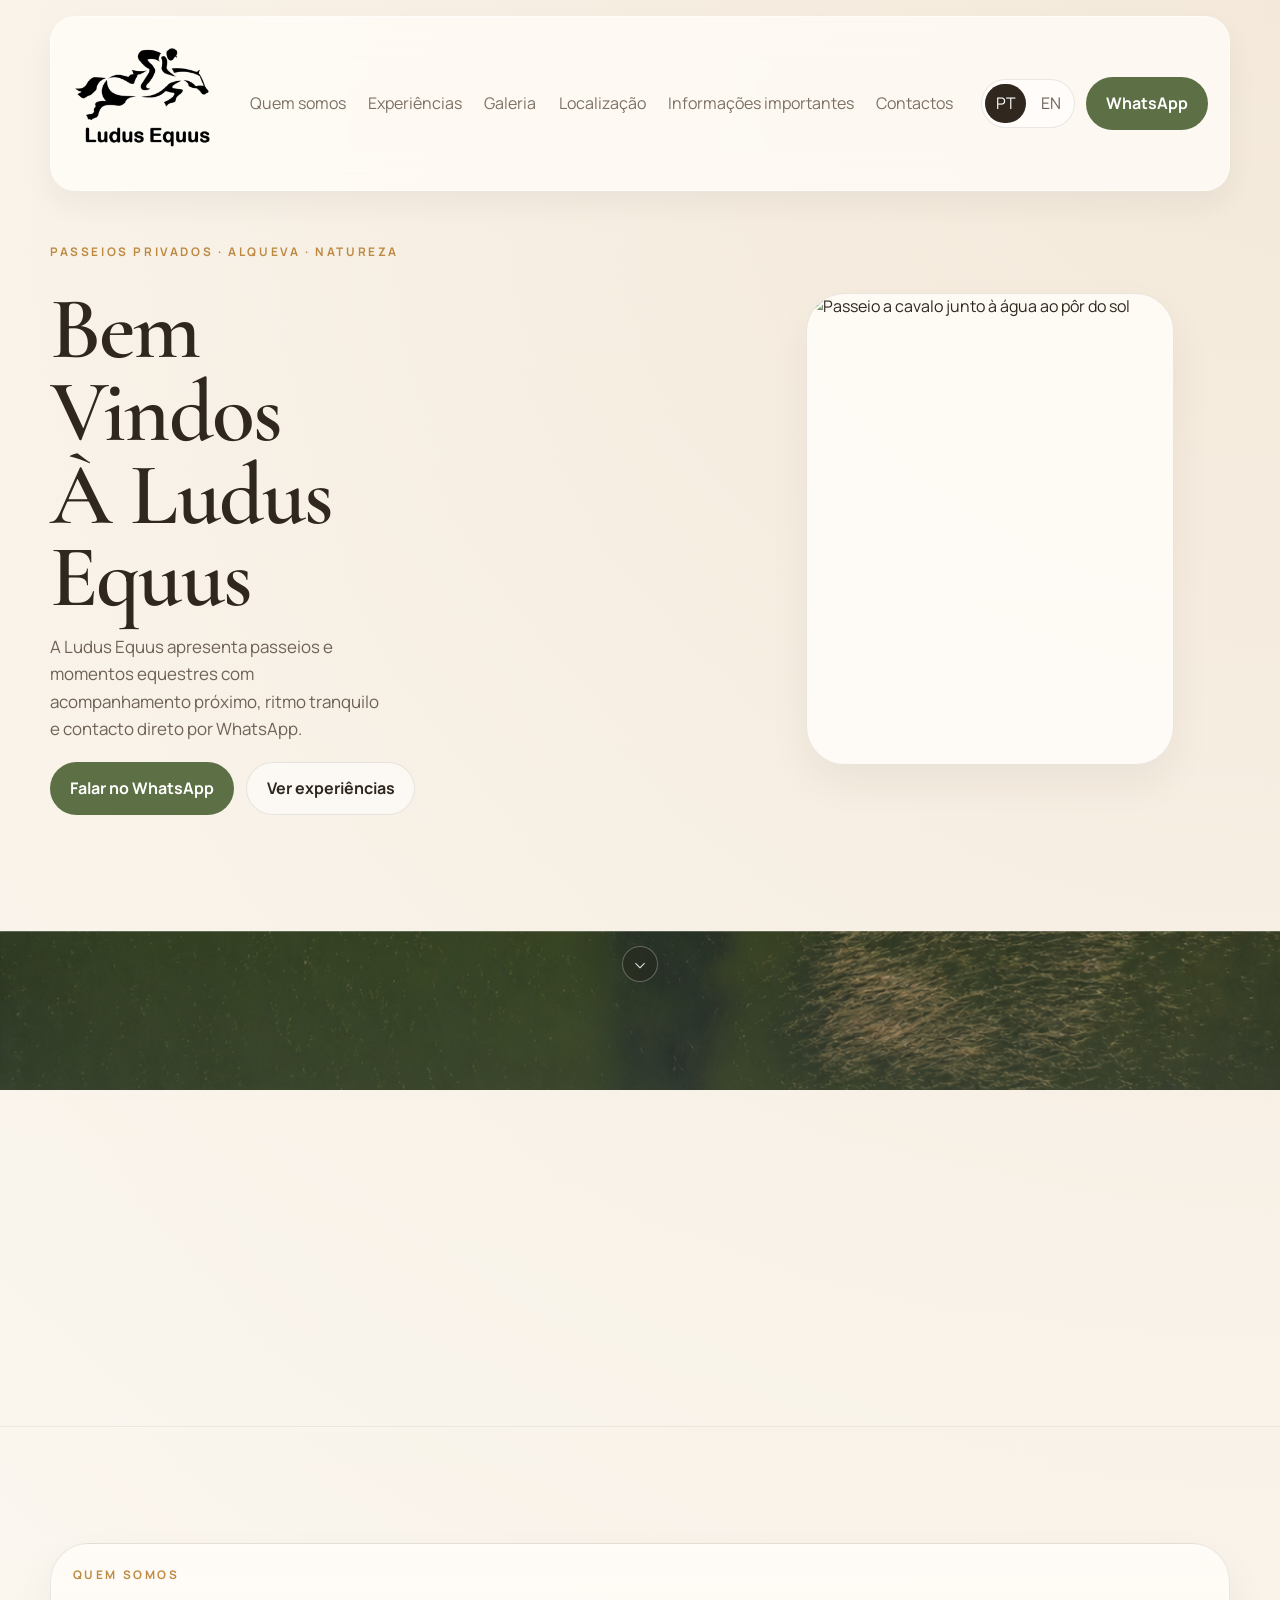
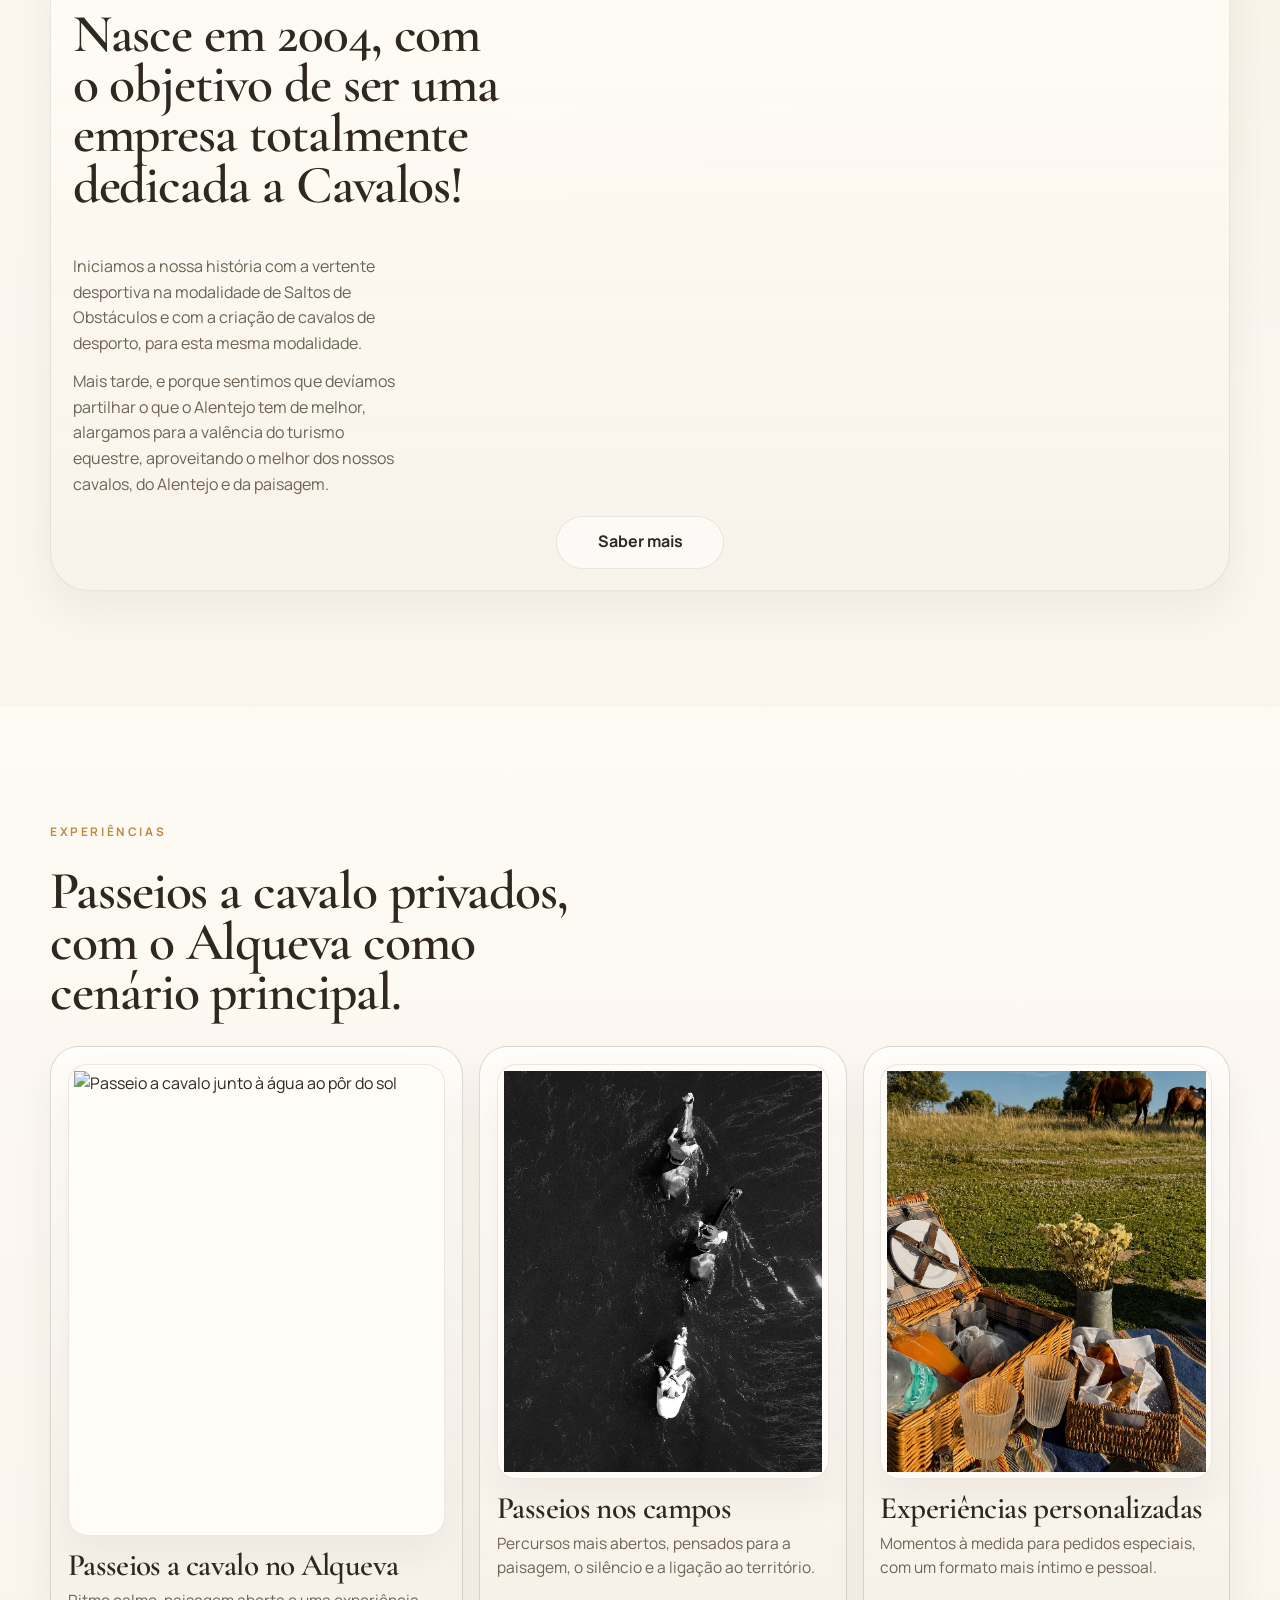
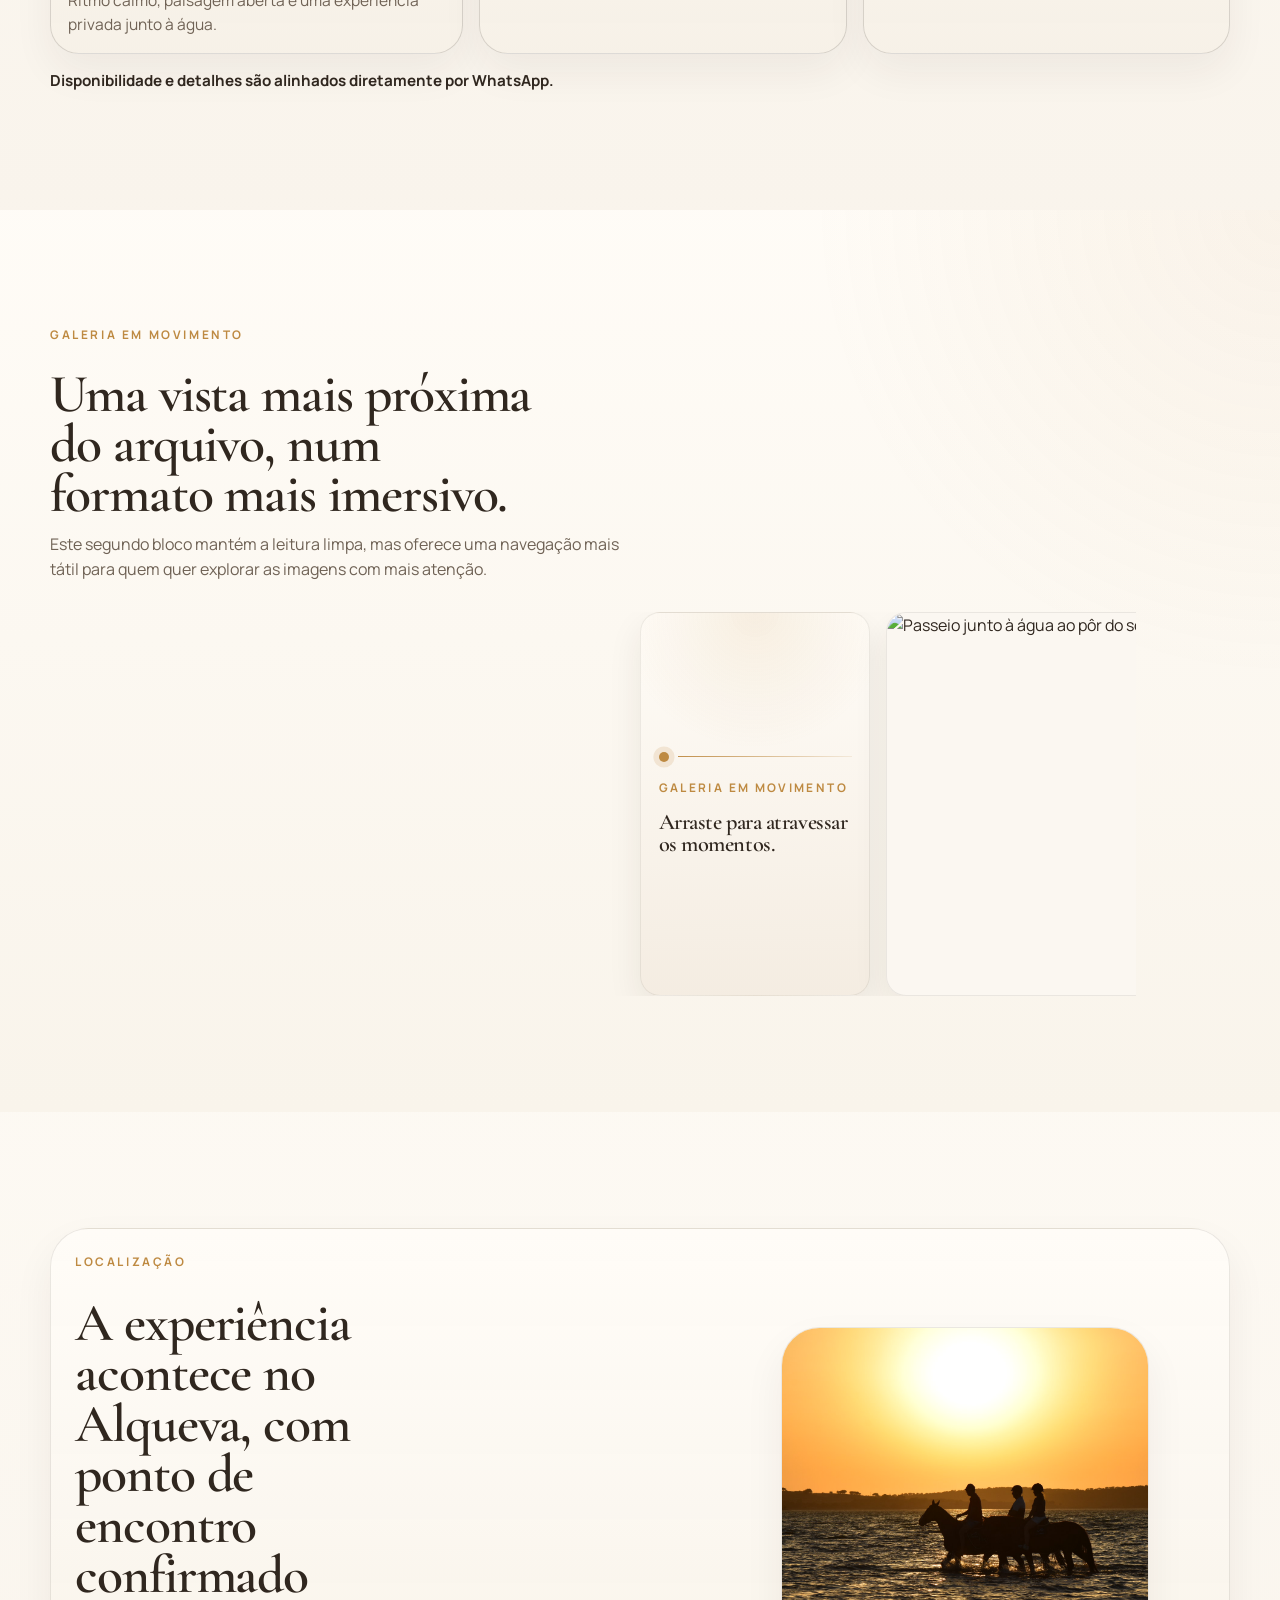
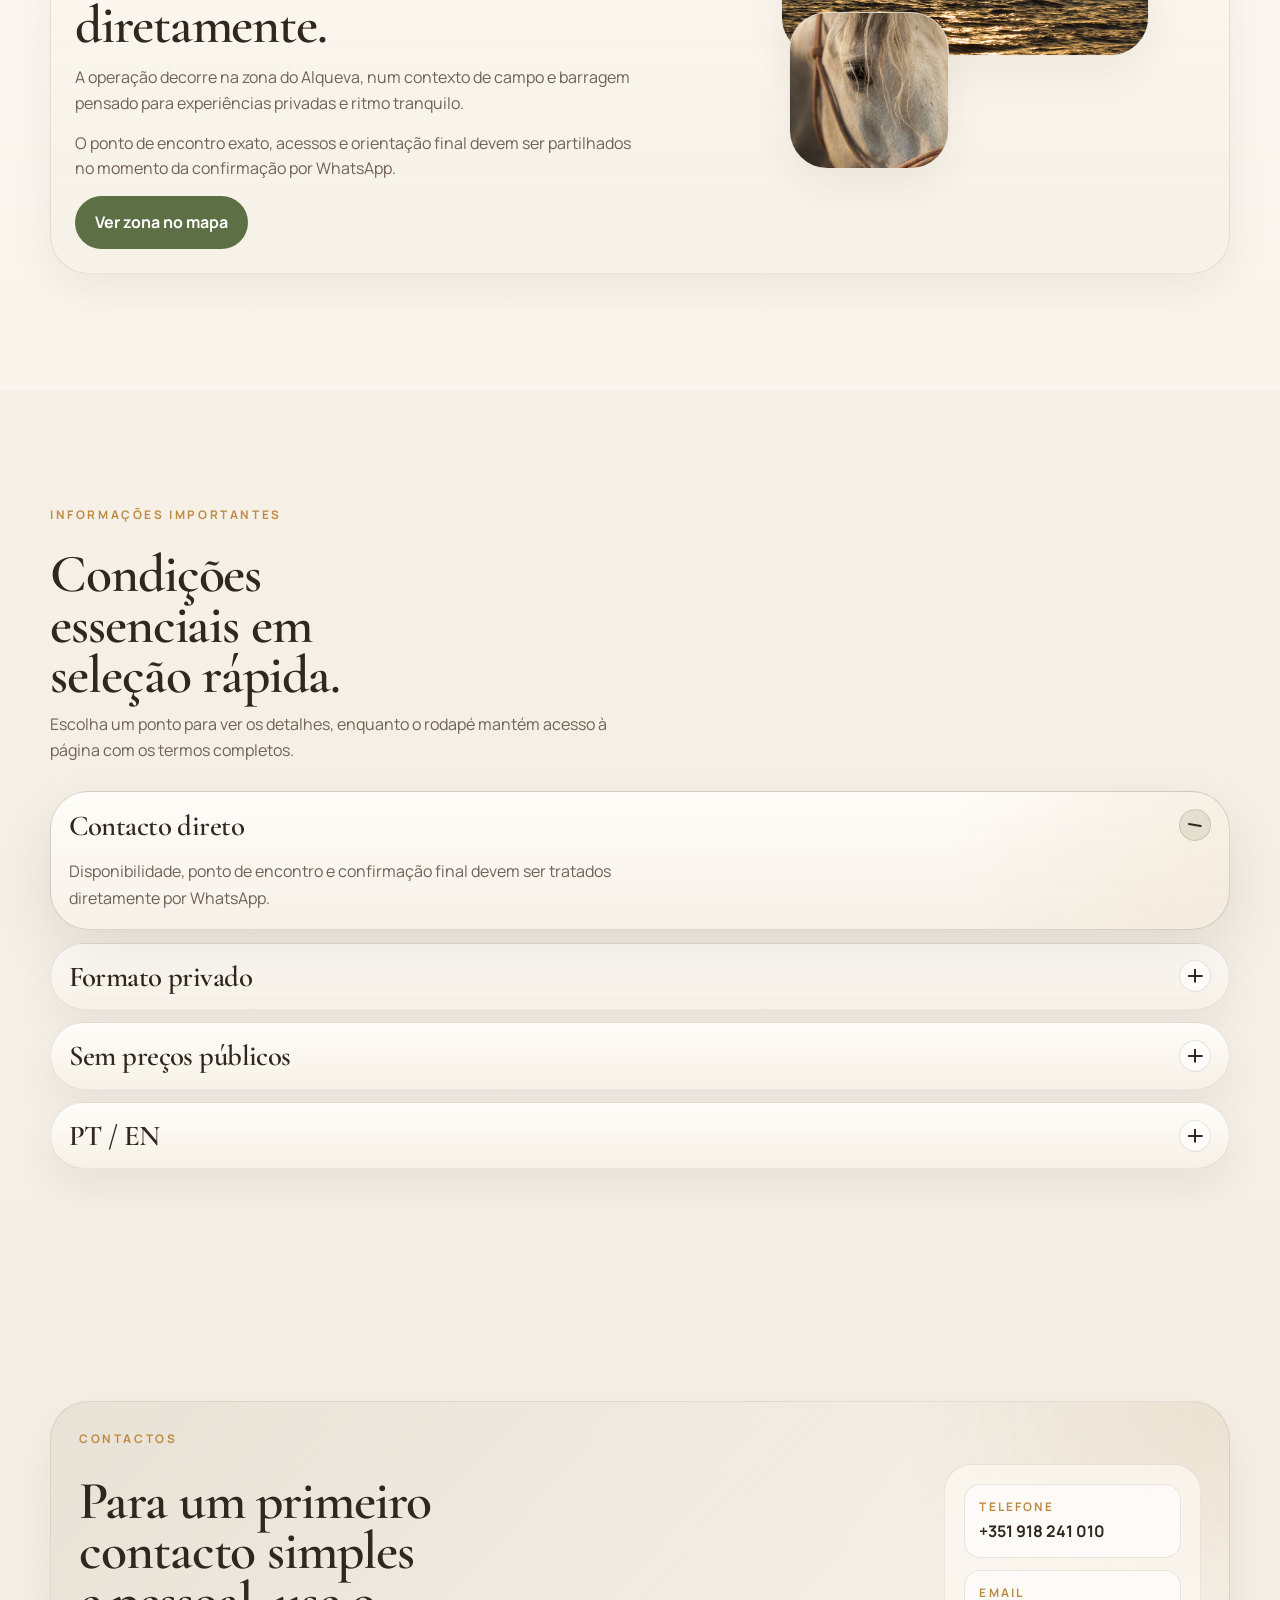
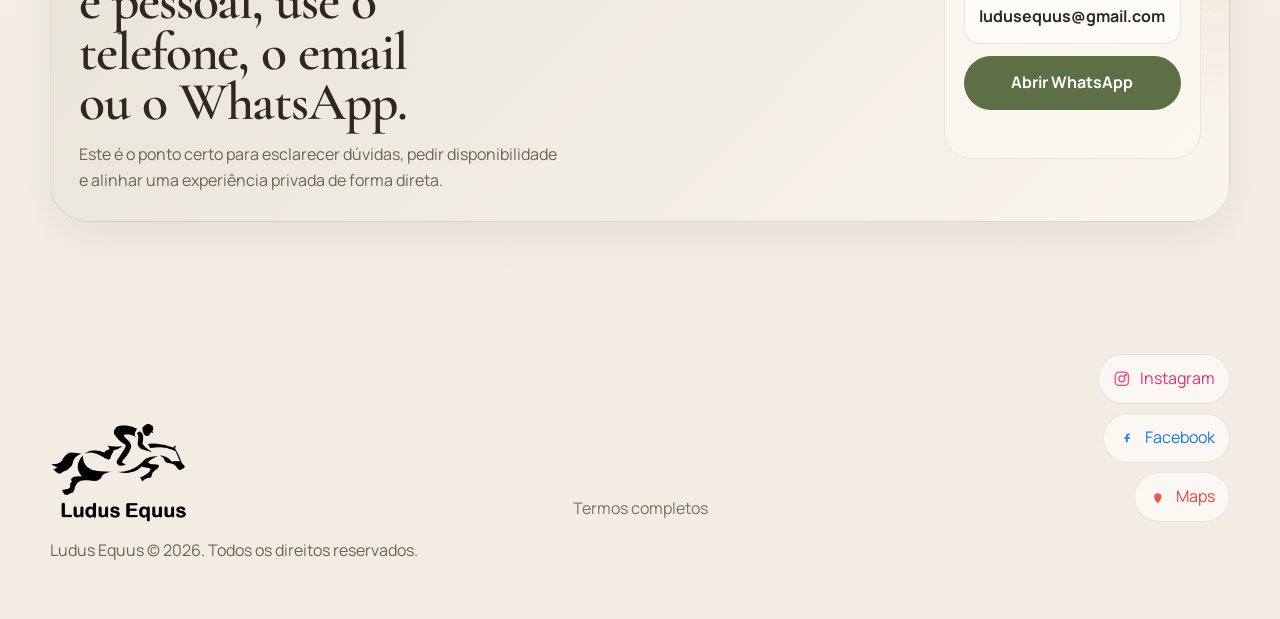
==== commit ecd2fa93: "inicio textos novos" ====
--- a/index.html
+++ b/index.html
@@ -39,6 +39,7 @@
           <a href="#gallery" data-i18n="navGallery">Galeria</a>
           <a href="#location" data-i18n="navLocation">Localização</a>
           <a href="#info" data-i18n="navInfo">Informações importantes</a>
+          <a href="#contact" data-i18n="navContact">Contactos</a>
         </nav>
 
         <div class="header-actions">
@@ -81,6 +82,7 @@
             <a href="#gallery" data-i18n="navGallery">Galeria</a>
             <a href="#location" data-i18n="navLocation">Localização</a>
             <a href="#info" data-i18n="navInfo">Informações importantes</a>
+            <a href="#contact" data-i18n="navContact">Contactos</a>
           </nav>
           <div class="mobile-menu-footer">
             <div class="lang-switch mobile-lang" aria-label="Language switcher mobile">
@@ -103,7 +105,7 @@
             <img src="./imagens/logotipoLudus.png" alt="" width="262" height="80">
           </div>
           <p class="eyebrow" data-i18n="heroEyebrow">Passeios Equestres  Alqueva  Hipismo</p>
-          <h1 data-i18n="heroTitle">Experiências a cavalo privadas.</h1>
+          <h1 data-i18n="heroTitle">Bem Vindos À Ludus Equus</h1>
           <p class="hero-text" data-i18n="heroText">
             A Ludus Equus apresenta passeios e momentos equestres com acompanhamento próximo,
             ritmo tranquilo e contacto direto por WhatsApp.
@@ -140,43 +142,103 @@
       </div>
     </section>
 
+    <!-- Scenic break -->
+    <section
+      class="scenic-break scenic-break-desktop"
+      aria-label="Passeio a cavalo junto à água ao pôr do sol"
+    >
+      <div class="scenic-scroll-cue" aria-hidden="true">
+        <span class="scenic-scroll-cue-icon scenic-scroll-cue-arrow"></span>
+      </div>
+    </section>
+
     <!-- Who -->
     <section class="section" id="who">
       <div class="container story-panel reveal">
-        <div class="story-grid">
-          <div class="story-copy reveal who-reveal">
-            <div class="story-head">
-              <p class="eyebrow" data-i18n="whoEyebrow">Quem somos</p>
-              <h2 data-i18n="whoTitle">Uma presença equestre moldada pela experiência e por um atendimento pessoal</h2>
-            </div>
-            <p data-i18n="whoText1">A Ludus Equus cruza uma longa ligação ao mundo do cavalo com uma proposta serena e privada, pensada para o Alqueva.</p>
-            <p data-i18n="whoText2">O tom é calmo, cuidado e direto, sem excesso de texto nem uma lógica de turismo massificado.</p>
-          </div>
-
-          <div class="story-side">
-            <div class="stats-card reveal who-reveal">
-              <span class="stats-kicker" data-i18n="whoProof1Kicker">Experiência</span>
-              <strong data-i18n="whoProof1Value">20+</strong>
-              <span data-i18n="whoProof1Text">
-                anos ligados à atividade equestre, criação e cuidado com cavalos.
-              </span>
-            </div>
-            <div class="stats-card reveal who-reveal">
-              <span class="stats-kicker" data-i18n="whoProof2Kicker">Formato</span>
-              <strong data-i18n="whoProof2Value">Privado</strong>
-              <span data-i18n="whoProof2Text">
-                Passeios serenos, com acompanhamento próximo e sem lógica de massa.
-              </span>
-            </div>
-            <div class="stats-card reveal who-reveal">
-              <span class="stats-kicker" data-i18n="whoProof3Kicker">Coordenação</span>
-              <strong data-i18n="whoProof3Value">WhatsApp</strong>
-              <span data-i18n="whoProof3Text">
-                Reserva, detalhes e ponto de encontro tratados diretamente e sem ruído.
-              </span>
-            </div>
-          </div>
-        </div>
+        <div class="section-head section-head-wide reveal">
+          <p class="eyebrow" data-i18n="whoEyebrow">Quem somos</p>
+          <h2 data-i18n="whoTitle">
+            Nasce em 2004, com o objetivo de ser uma empresa totalmente dedicada a Cavalos!
+          </h2>
+        </div>
+
+        <div class="story-copy reveal who-reveal">
+          <p data-i18n="whoText1">
+          Iniciamos a nossa história com a vertente desportiva na modalidade de Saltos de Obstáculos e com a criação de cavalos de desporto, para esta mesma modalidade.           </p>
+          <p data-i18n="whoText2">
+            Mais tarde, e porque sentimos que devíamos partilhar o que o Alentejo tem de melhor, alargamos para a valência do turismo equestre, aproveitando o melhor dos nossos cavalos, do Alentejo e da paisagem.
+          </p>
+          <div class="story-actions">
+            <button
+              class="btn btn-secondary"
+              type="button"
+              data-who-modal-open
+              aria-haspopup="dialog"
+              aria-controls="who-modal"
+              data-i18n="whoButton"
+            >
+              Saber mais
+            </button>
+          </div>
+        </div>
+      </div>
+    </section>
+
+    <div class="who-modal" id="who-modal" data-who-modal hidden aria-hidden="true">
+      <div class="who-modal-backdrop" data-who-modal-close aria-hidden="true"></div>
+      <div
+        class="who-modal-card"
+        role="dialog"
+        aria-modal="true"
+        aria-labelledby="who-modal-title"
+        tabindex="-1"
+      >
+        <button
+          class="who-modal-close"
+          type="button"
+          data-who-modal-close
+          data-i18n="whoModalClose"
+          data-i18n-attr="aria-label:whoModalClose"
+        >
+          Fechar
+        </button>
+        <div class="who-modal-grid">
+          <div class="who-modal-copy">
+            <p class="eyebrow" data-i18n="whoModalEyebrow">Mais sobre nós</p>
+            <h3 id="who-modal-title" data-i18n="whoModalTitle">
+              Na Ludus Equus acreditamos que montar a cavalo é muito mais do que uma atividade.
+            </h3>
+            <p data-i18n="whoModalText1">
+              É uma forma de criar memórias, estabelecer uma ligação única com o cavalo e viver experiências verdadeiramente inesquecíveis.
+            </p>
+            <p data-i18n="whoModalText2">
+              Localizados junto ao maior lago artificial da Europa, proporcionamos passeios a cavalo que dão a conhecer a beleza da região, entre o montado, as vinhas e as margens do Alqueva.
+            </p>
+            <p class="who-modal-note" data-i18n="whoModalText3">
+              Se quiseres saber mais, o passo seguinte é simples: ver as experiências ou falar connosco diretamente por WhatsApp.
+            </p>
+          </div>
+          <figure class="who-modal-figure">
+            <img
+              src="./imagens/GenericHorses/internetHorse3.jpg"
+              alt=""
+              data-i18n-attr="alt:whoModalPhotoAlt"
+              width="1920"
+              height="1280"
+              loading="lazy"
+              decoding="async"
+            >
+          </figure>
+        </div>
+      </div>
+    </div>
+
+    <section
+      class="scenic-break scenic-break-mobile"
+      aria-label="Passeio a cavalo junto à água ao pôr do sol"
+    >
+      <div class="scenic-scroll-cue" aria-hidden="true">
+        <span class="scenic-scroll-cue-icon scenic-scroll-cue-arrow"></span>
       </div>
     </section>
 
@@ -323,17 +385,17 @@
     <section class="section section-soft" id="location">
       <div class="container location-panel reveal">
         <div class="location-copy">
-          <p class="eyebrow" data-i18n="locationEyebrow">LocalizaÃ§Ã£o</p>
+          <p class="eyebrow" data-i18n="locationEyebrow">Localização</p>
           <h2 data-i18n="locationTitle">
-            A experiÃªncia acontece no Alqueva, com ponto de encontro confirmado diretamente.
+            A experiência acontece no Alqueva, com ponto de encontro confirmado diretamente.
           </h2>
           <p data-i18n="locationText1">
-            A operaÃ§Ã£o decorre na zona do Alqueva, num contexto de campo e barragem pensado para
-            experiÃªncias privadas e ritmo tranquilo.
+            A operação decorre na zona do Alqueva, num contexto de campo e barragem pensado para
+            experiências privadas e ritmo tranquilo.
           </p>
           <p data-i18n="locationText2">
-            O ponto de encontro exato, acessos e orientaÃ§Ã£o final devem ser partilhados no momento
-            da confirmaÃ§Ã£o por WhatsApp.
+            O ponto de encontro exato, acessos e orientação final devem ser partilhados no momento
+            da confirmação por WhatsApp.
           </p>
           <div class="location-actions">
             <a
@@ -377,8 +439,8 @@
     <section class="section" id="info">
       <div class="container">
         <div class="section-head reveal">
-          <p class="eyebrow" data-i18n="infoEyebrow">InformaÃ§Ãµes importantes</p>
-          <h2 data-i18n="infoTitle">CondiÃ§Ãµes essenciais em seleção rápida.</h2>
+          <p class="eyebrow" data-i18n="infoEyebrow">Informações importantes</p>
+          <h2 data-i18n="infoTitle">Condições essenciais em seleção rápida.</h2>
           <p data-i18n="infoText">
             Escolha um ponto para ver os detalhes, enquanto o rodapé mantém acesso à página com os
             termos completos.
@@ -454,11 +516,11 @@
     </section>
 
     <!-- CTA -->
-    <section class="section cta-section">
+    <section class="section cta-section" id="contact" aria-labelledby="contact-title">
       <div class="container cta-panel reveal">
         <div class="cta-copy">
           <p class="eyebrow" data-i18n="contactEyebrow">Contacto</p>
-          <h2 data-i18n="contactTitle">
+          <h2 id="contact-title" data-i18n="contactTitle">
             Para um primeiro contacto simples e pessoal, use o telefone, o email ou o WhatsApp.
           </h2>
           <p data-i18n="contactText">
@@ -498,15 +560,20 @@
       <div class="footer-brand">
         <img
           class="footer-logo"
-          src="./imagens/logotipoLudus.png"
+          src="./imagens/logotipoLudus_footer.png"
           alt="Logotipo Ludus Equus"
           width="262"
           height="80"
         >
-        <p data-i18n="footerText">
-          Website informativo para experiências equestres privadas e momentos de campo no Alqueva.
-        </p>
-      </div>
+      </div>
+
+      <div class="footer-copy">
+        <p>Ludus Equus &copy; 2026. Todos os direitos reservados.</p>
+      </div>
+
+      <nav class="footer-links" aria-label="Footer">
+        <a href="./terms.html" data-i18n="fullTerms">Termos completos</a>
+      </nav>
 
       <div class="footer-social">
         <a
--- a/styles.css
+++ b/styles.css
@@ -71,6 +71,10 @@
   overflow: hidden;
 }
 
+body.modal-open {
+  overflow: hidden;
+}
+
 img, svg {
   display: block;
   max-width: 100%;
@@ -122,6 +126,126 @@
 
 .section-soft {
   background: linear-gradient(180deg, rgba(255, 252, 247, 0.72), rgba(249, 244, 236, 0.92));
+}
+
+.scenic-break {
+  position: relative;
+  min-height: clamp(18rem, 42vw, 31rem);
+  margin: 0;
+  overflow: hidden;
+  background:
+    linear-gradient(180deg, rgba(28, 20, 13, 0.08), rgba(28, 20, 13, 0.18)),
+    url("./imagens/barragem_quadrada.png") center center / cover no-repeat;
+  background-attachment: fixed;
+  box-shadow:
+    inset 0 1px 0 rgba(255, 255, 255, 0.22),
+    inset 0 -1px 0 rgba(48, 39, 31, 0.08);
+}
+
+.scenic-break-mobile {
+  display: none;
+}
+
+.scenic-scroll-cue {
+  position: absolute;
+  top: 0.95rem;
+  left: 50%;
+  z-index: 1;
+  display: inline-flex;
+  align-items: center;
+  justify-content: center;
+  width: 2.25rem;
+  height: 2.25rem;
+  border: 1px solid rgba(255, 255, 255, 0.28);
+  border-radius: 999px;
+  background: rgba(28, 20, 13, 0.18);
+  color: rgba(255, 255, 255, 0.92);
+  backdrop-filter: blur(8px);
+  transform: translateX(-50%);
+  pointer-events: none;
+}
+
+.scenic-scroll-cue-icon {
+  width: 0.75rem;
+  height: 0.75rem;
+  position: relative;
+  flex: 0 0 auto;
+}
+
+.scenic-scroll-cue-icon::before,
+.scenic-scroll-cue-icon::after {
+  content: "";
+  position: absolute;
+  left: 50%;
+  transform: translateX(-50%);
+}
+
+.scenic-scroll-cue-icon::after {
+  top: 0.1rem;
+  left: 50%;
+  width: 0.42rem;
+  height: 0.42rem;
+  border-right: 1.8px solid currentColor;
+  border-bottom: 1.8px solid currentColor;
+  transform: translateX(-50%) rotate(45deg);
+  transform-origin: center;
+  animation: scenic-scroll-arrow 1.5s var(--ease-premium) infinite;
+  will-change: top, opacity;
+}
+
+@keyframes scenic-scroll-arrow {
+  0% {
+    opacity: 0.25;
+    top: 0.1rem;
+  }
+  55% {
+    opacity: 1;
+  }
+  100% {
+    opacity: 0;
+    top: 0.42rem;
+  }
+}
+
+.scenic-break::after {
+  content: "";
+  position: absolute;
+  inset: 0;
+  background: linear-gradient(180deg, rgba(250, 246, 239, 0.05), rgba(250, 246, 239, 0.18));
+  pointer-events: none;
+}
+
+@media (max-width: 759px) {
+  .scenic-break-desktop {
+    display: none;
+  }
+
+  .scenic-break-mobile {
+    display: block;
+  }
+
+  .scenic-break {
+    min-height: clamp(14rem, 52vw, 20rem);
+    background-attachment: scroll;
+    background-position: center 42%;
+  }
+
+  .scenic-scroll-cue {
+    top: 0.8rem;
+    width: 2rem;
+    height: 2rem;
+  }
+}
+
+@media (prefers-reduced-motion: reduce) {
+  .scenic-break {
+    background-attachment: scroll;
+  }
+
+  .scenic-scroll-cue-icon::after {
+    animation: none;
+    opacity: 0.9;
+  }
 }
 
 /* Typography */
@@ -455,6 +579,139 @@
   max-width: none;
 }
 
+.story-actions {
+  display: flex;
+  justify-content: center;
+  margin-top: 0.35rem;
+}
+
+.story-actions .btn {
+  min-width: 10.5rem;
+}
+
+.who-modal {
+  position: fixed;
+  inset: 0;
+  z-index: 200;
+  display: grid;
+  place-items: center;
+  padding: 1rem;
+  opacity: 0;
+  visibility: hidden;
+  pointer-events: none;
+  transition: opacity var(--transition-base), visibility 0s linear 240ms;
+}
+
+.who-modal.is-open {
+  opacity: 1;
+  visibility: visible;
+  pointer-events: auto;
+  transition: opacity var(--transition-base), visibility 0s;
+}
+
+.who-modal[hidden] {
+  display: none;
+}
+
+.who-modal-backdrop {
+  position: absolute;
+  inset: 0;
+  background: rgba(28, 20, 13, 0.56);
+  backdrop-filter: blur(8px);
+}
+
+.who-modal-card {
+  position: relative;
+  z-index: 1;
+  width: min(100%, 64rem);
+  max-height: calc(100vh - 2rem);
+  overflow: auto;
+  border: 1px solid rgba(48, 39, 31, 0.12);
+  border-radius: 2rem;
+  background:
+    radial-gradient(circle at top right, rgba(180, 136, 80, 0.12), transparent 24%),
+    linear-gradient(180deg, rgba(255, 252, 247, 0.98), rgba(247, 241, 232, 0.96));
+  box-shadow: 0 32px 80px rgba(28, 20, 13, 0.22);
+  transform: translateY(0.75rem) scale(0.985);
+  opacity: 0;
+  transition: transform var(--transition-base), opacity var(--transition-base);
+  overscroll-behavior: contain;
+}
+
+.who-modal.is-open .who-modal-card {
+  transform: translateY(0) scale(1);
+  opacity: 1;
+}
+
+.who-modal-grid {
+  display: grid;
+  grid-template-columns: minmax(0, 1fr) minmax(16rem, 0.95fr);
+  gap: 1.25rem;
+  align-items: stretch;
+  padding: 1.25rem;
+  padding-top: 3.85rem;
+}
+
+.who-modal-copy {
+  display: grid;
+  gap: 0.9rem;
+  align-content: start;
+  padding-right: 0.45rem;
+}
+
+.who-modal-copy h3 {
+  max-width: 15ch;
+  font-size: clamp(2rem, 3.4vw, 3rem);
+  line-height: 0.96;
+}
+
+.who-modal-note {
+  font-weight: 700;
+  color: var(--color-text);
+}
+
+.who-modal-figure {
+  margin: 0;
+  overflow: hidden;
+  border-radius: 1.6rem;
+  background: var(--color-surface);
+  min-height: 100%;
+}
+
+.who-modal-figure img {
+  width: 100%;
+  height: 100%;
+  object-fit: cover;
+  object-position: center 42%;
+}
+
+.who-modal-close {
+  position: absolute;
+  top: 0.9rem;
+  right: 0.9rem;
+  z-index: 2;
+  display: inline-flex;
+  align-items: center;
+  gap: 0.4rem;
+  min-height: 2.65rem;
+  padding: 0.55rem 0.9rem;
+  border: 1px solid rgba(48, 39, 31, 0.12);
+  border-radius: 999px;
+  background: rgba(255, 255, 255, 0.8);
+  color: var(--color-text);
+  font-weight: 700;
+  transition: transform var(--transition-fast), opacity var(--transition-fast);
+}
+
+.who-modal-close:hover {
+  transform: translateY(-1px);
+}
+
+.who-modal-close:focus-visible {
+  outline: none;
+  box-shadow: var(--focus-ring);
+}
+
 .story-side {
   display: grid;
   gap: 0.8rem;
@@ -478,10 +735,15 @@
 
 .experience-card {
   display: grid;
-  gap: 0.7rem;
-  padding: 0.95rem;
+  gap: 0.9rem;
+  padding: 1.05rem;
   background: rgba(255, 252, 247, 0.88);
-  transition: transform var(--transition-base), opacity var(--transition-base);
+  transition:
+    transform var(--transition-base),
+    opacity var(--transition-base),
+    box-shadow var(--transition-base),
+    border-color var(--transition-base),
+    background-color var(--transition-base);
 }
 
 .experience-card {
@@ -495,6 +757,21 @@
 
 .experience-card:hover {
   border-color: rgba(48, 39, 31, 0.22);
+  box-shadow: 0 26px 58px rgba(48, 39, 31, 0.12);
+}
+
+.experience-card .experience-image {
+  overflow: hidden;
+}
+
+.experience-card .experience-image img {
+  object-position: center 42%;
+  transition: transform var(--transition-slow);
+  transform: scale(1);
+}
+
+.experience-card:hover .experience-image img {
+  transform: scale(1.03);
 }
 
 @media (hover: hover) and (pointer: fine) {
@@ -540,8 +817,9 @@
 }
 
 .experience-image {
-  aspect-ratio: 4 / 3;
-  min-height: 13.5rem;
+  aspect-ratio: 4 / 5;
+  min-height: 18rem;
+  padding: 0.35rem;
   border-radius: 1.2rem;
 }
 
@@ -985,6 +1263,11 @@
   gap: 0.55rem;
 }
 
+.footer-copy p {
+  margin: 0;
+  color: var(--color-text-muted);
+}
+
 .footer-social {
   display: flex;
   flex-direction: column;
@@ -1116,19 +1399,35 @@
 
   .footer-grid {
     grid-template-columns: minmax(0, 1fr) auto;
-    align-items: start;
-    gap: 1rem;
+    grid-template-areas:
+      "links social"
+      "copy copy";
+    align-items: end;
+    gap: 0.65rem 1rem;
   }
 
   .footer-brand {
-    gap: 0.65rem;
-  }
-
-  .footer-logo {
-    width: 7.25rem;
+    display: none;
+  }
+
+  .footer-links {
+    grid-area: links;
+    justify-self: start;
+    align-self: start;
+    margin-top: -0.12rem;
+  }
+
+  .footer-copy {
+    grid-area: copy;
+    justify-self: start;
+    align-self: end;
+    padding-top: 0.2rem;
   }
 
   .footer-social {
+    grid-area: social;
+    justify-self: end;
+    align-self: start;
     align-items: flex-end;
   }
 
@@ -1545,7 +1844,7 @@
 
   .story-head h2 {
     max-width: none;
-    font-size: clamp(2.1rem, 5.6vw, 3rem);
+    font-size: clamp(1.1rem, 5.6vw, 3rem);
     line-height: 0.97;
   }
 
@@ -1577,8 +1876,9 @@
   }
 
   .experience-image {
-    aspect-ratio: 16 / 10;
-    min-height: 15rem;
+    aspect-ratio: 4 / 5;
+    min-height: 17rem;
+    padding: 0.3rem;
   }
 
   .experience-card h3 {
@@ -1981,6 +2281,10 @@
     line-height: 1.72;
   }
 
+  .story-actions .btn {
+    width: min(100%, 14rem);
+  }
+
   .story-side {
     justify-items: stretch;
     padding-inline-end: 0;
@@ -1995,15 +2299,16 @@
   }
 
   .experience-card {
-    padding: 1.15rem 1.15rem 1.25rem;
-    gap: 1.2rem;
+    padding: 1.18rem 1.18rem 1.3rem;
+    gap: 1.3rem;
     border-radius: 1.45rem;
   }
 
   .experience-image {
     margin: 0;
-    aspect-ratio: 4 / 3;
-    min-height: 13.25rem;
+    aspect-ratio: 4 / 5;
+    min-height: 17rem;
+    padding: 0.3rem;
     border-radius: 1.05rem;
   }
 
@@ -2275,16 +2580,107 @@
 
 @media (min-width: 980px) {
   .footer-grid {
-    grid-template-columns: minmax(0, 1.15fr) minmax(0, 0.8fr) auto;
-    align-items: start;
+    position: relative;
+    grid-template-columns: repeat(3, minmax(0, 1fr));
+    grid-template-rows: auto auto;
+    column-gap: 2rem;
+    row-gap: 0.85rem;
+    align-content: end;
+    align-items: end;
+    min-height: 13.5rem;
+    padding-bottom: 0.9rem;
+  }
+
+  .footer-grid::after {
+    content: "";
+    position: absolute;
+    left: 0;
+    right: 0;
+    bottom: 3.2rem;
+    height: 0px;
+    background: linear-gradient(
+      90deg,
+      rgba(190, 138, 66, 0.06),
+      rgba(190, 138, 66, 0.72) 20%,
+      rgba(190, 138, 66, 0.72) 80%,
+      rgba(190, 138, 66, 0.06)
+    );
+    pointer-events: none;
+  }
+
+  .footer-brand {
+    grid-column: 1;
+    grid-row: 1;
+    align-self: end;
+  }
+
+  .footer-links {
+    grid-column: 2;
+    grid-row: 1;
+    align-self: end;
+    justify-self: center;
+    text-align: center;
   }
 
   .footer-social {
+    grid-column: 3;
+    grid-row: 1;
     justify-self: end;
+    align-self: end;
+    align-items: flex-end;
+  }
+
+  .footer-copy {
+    grid-column: 1 / -1;
+    grid-row: 2;
+    align-self: start;
+    margin-top: 0.15rem;
   }
 
   .footer-social-link {
     white-space: nowrap;
+  }
+}
+
+@media (max-width: 759px) {
+  .who-modal {
+    padding: 0.7rem;
+  }
+
+  .who-modal-card {
+    width: min(100%, 34rem);
+    max-height: calc(100vh - 1.4rem);
+    border-radius: 1.6rem;
+  }
+
+  .who-modal-grid {
+    grid-template-columns: 1fr;
+    gap: 0.95rem;
+    padding: 0.95rem;
+    padding-top: 3.35rem;
+  }
+
+  .who-modal-copy {
+    gap: 0.75rem;
+    padding-right: 0;
+  }
+
+  .who-modal-copy h3 {
+    max-width: none;
+    font-size: clamp(1.75rem, 7.8vw, 2.4rem);
+  }
+
+  .who-modal-figure {
+    aspect-ratio: 1.12;
+    border-radius: 1.25rem;
+    min-height: 0;
+  }
+
+  .who-modal-close {
+    top: 0.75rem;
+    right: 0.75rem;
+    min-height: 2.45rem;
+    padding: 0.5rem 0.8rem;
   }
 }
 
@@ -2326,6 +2722,16 @@
 
   .term-accordion-panel-inner {
     opacity: 1;
+    transform: none;
+  }
+
+  .who-modal,
+  .who-modal-card,
+  .who-modal-close {
+    transition: none !important;
+  }
+
+  .who-modal-card {
     transform: none;
   }
 
@@ -2358,4 +2764,3 @@
 /* ====================================
    Gallery typography
 ==================================== */
-
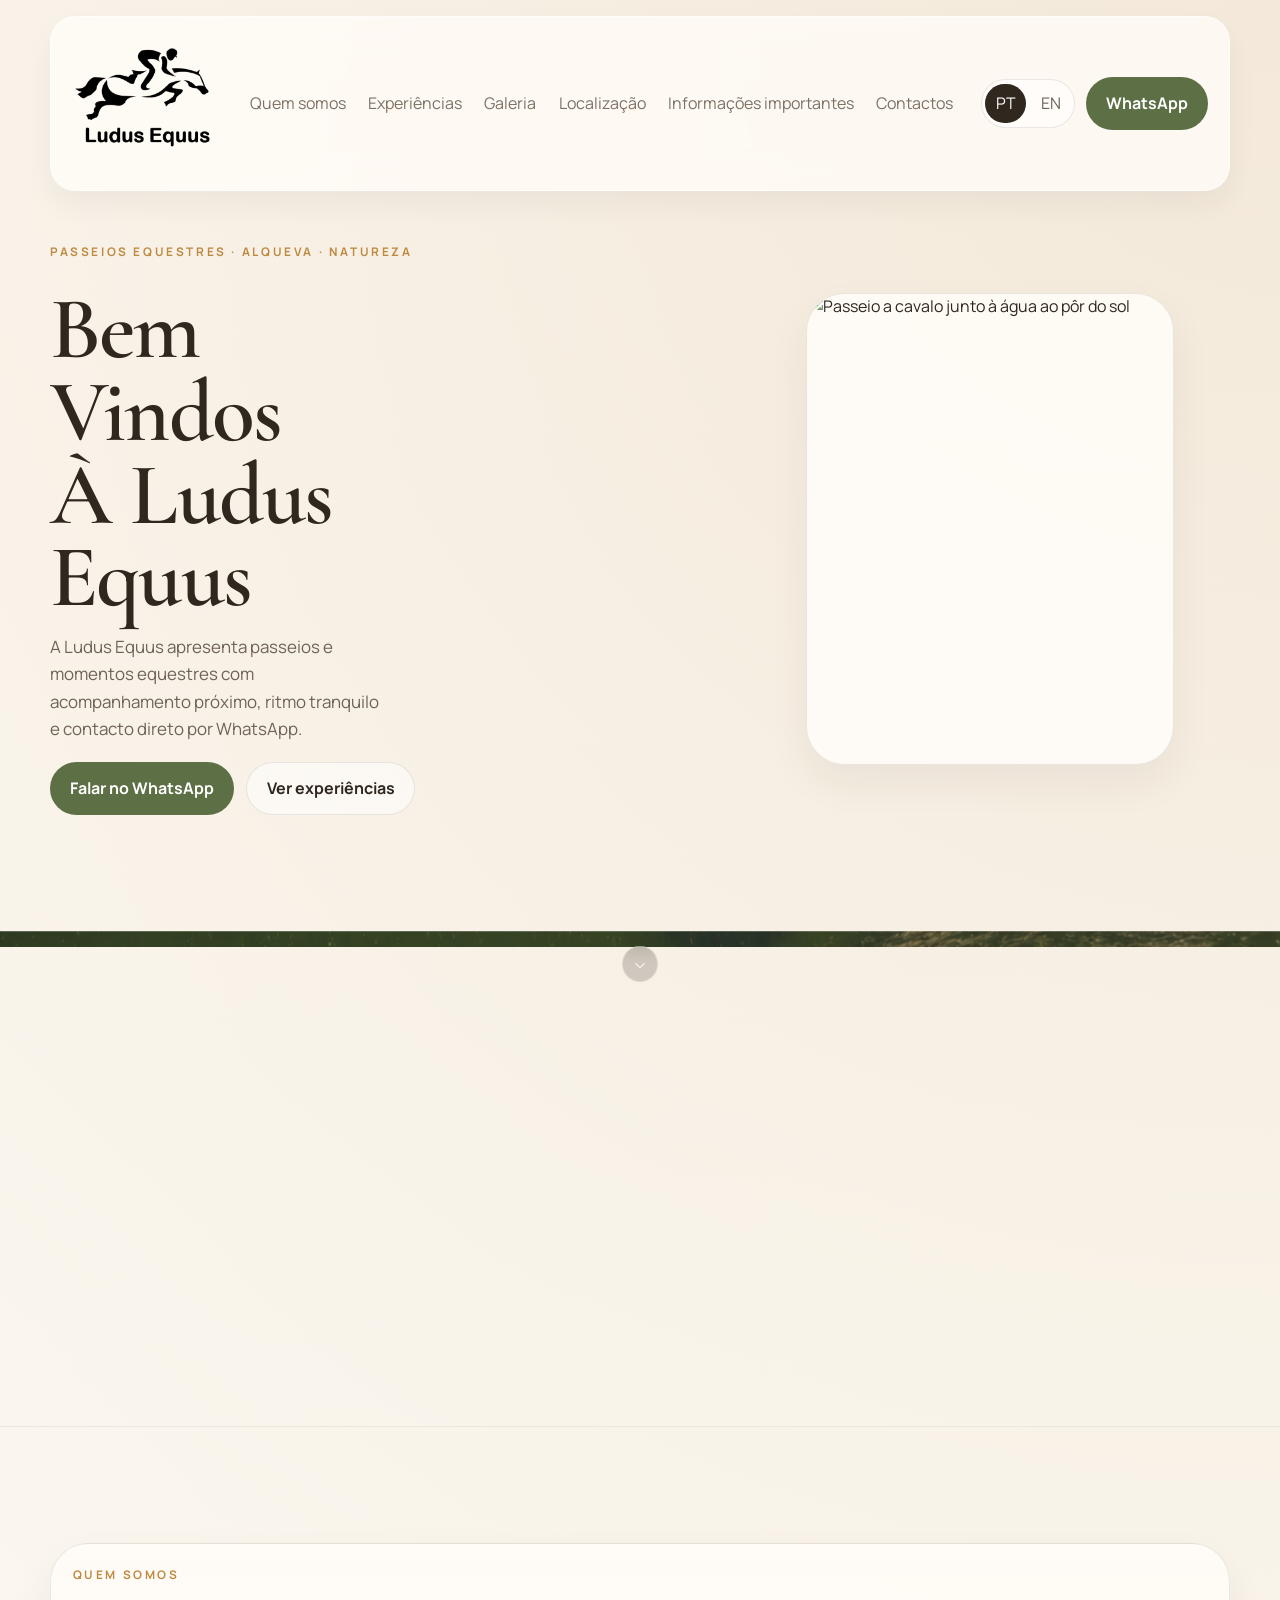
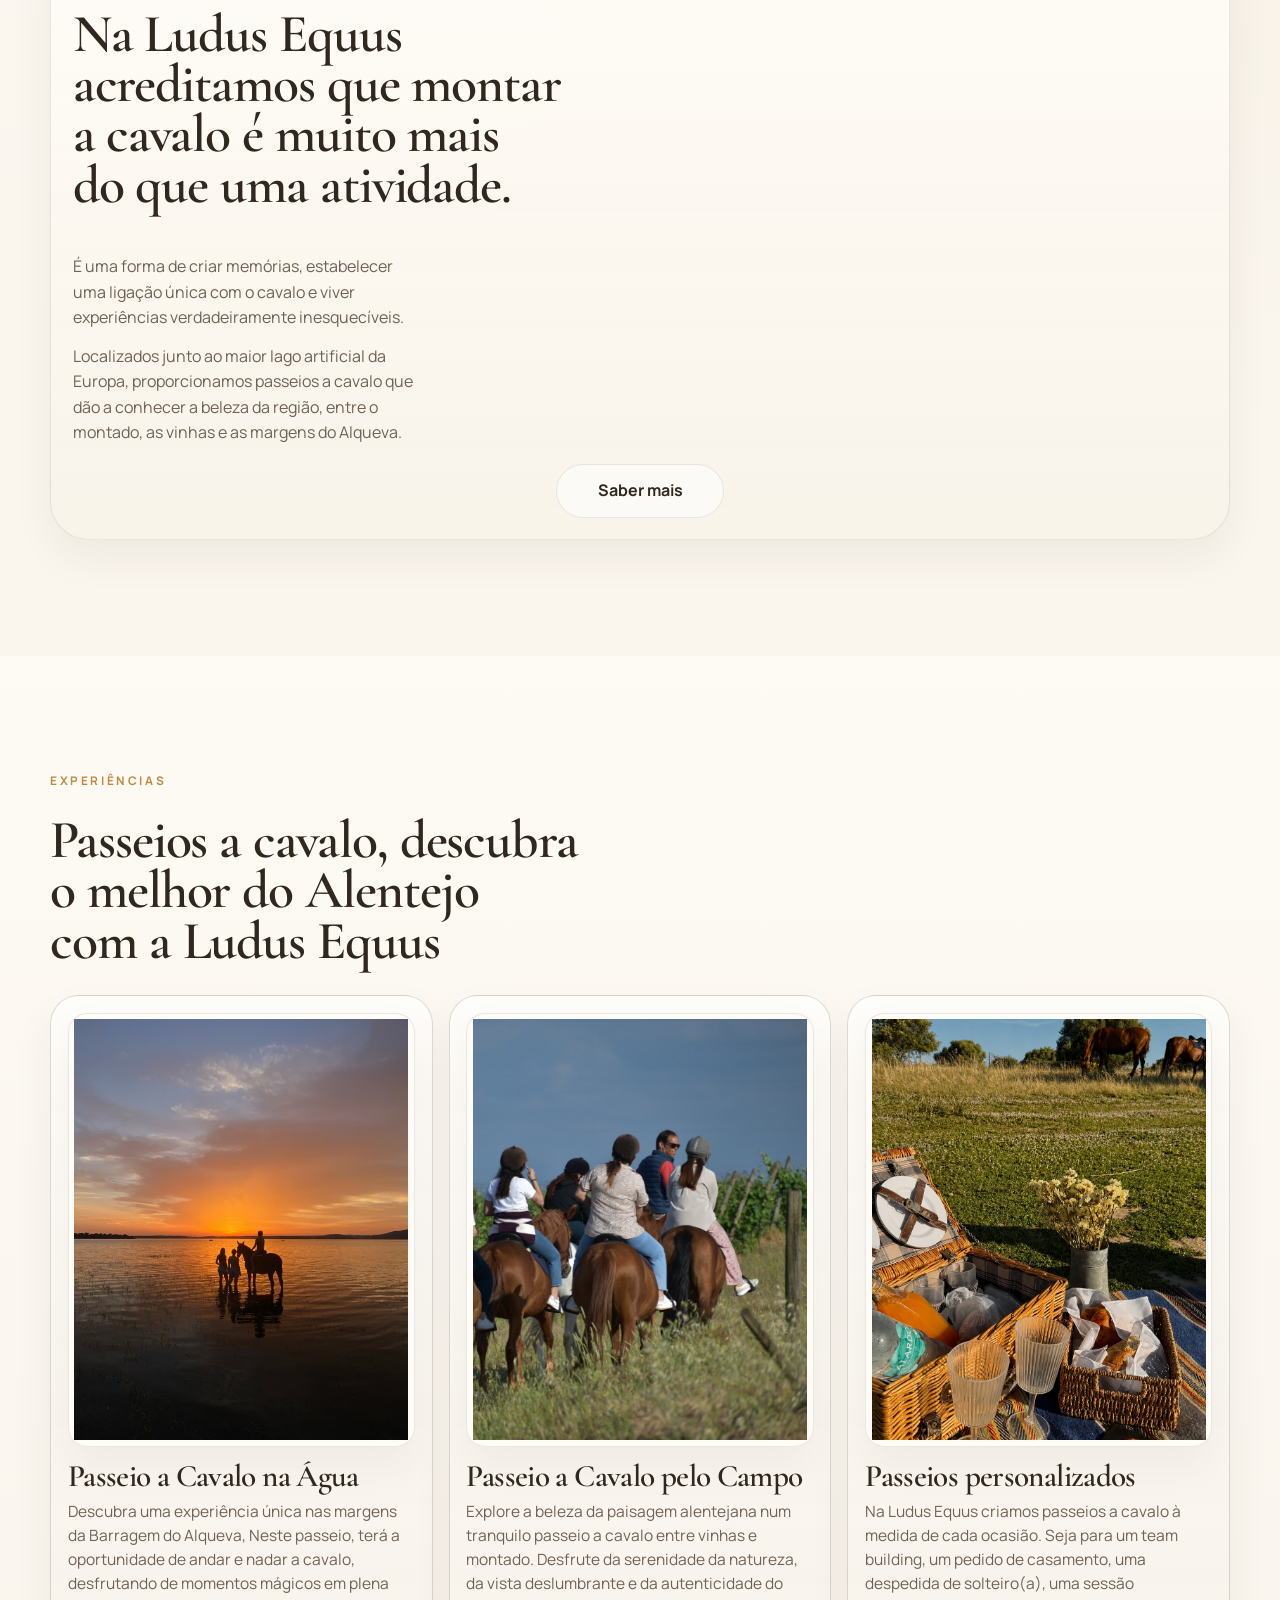
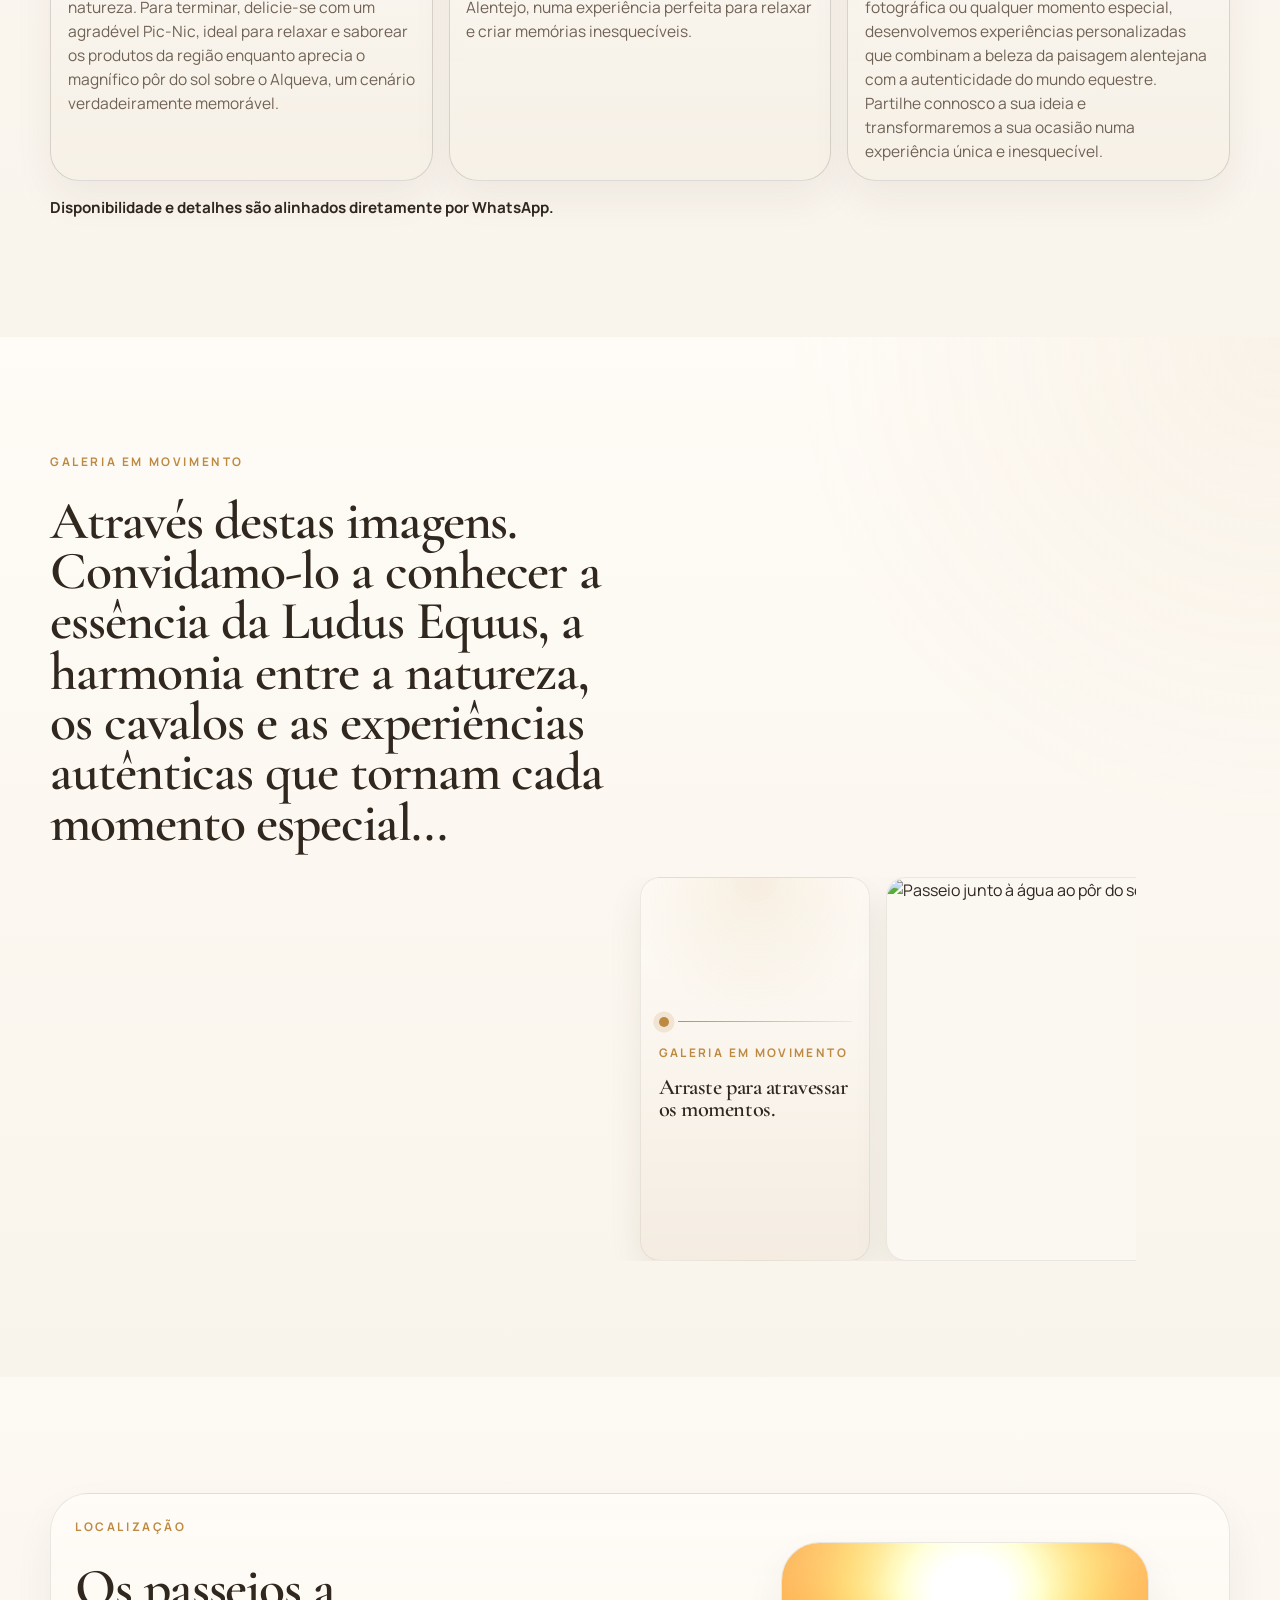
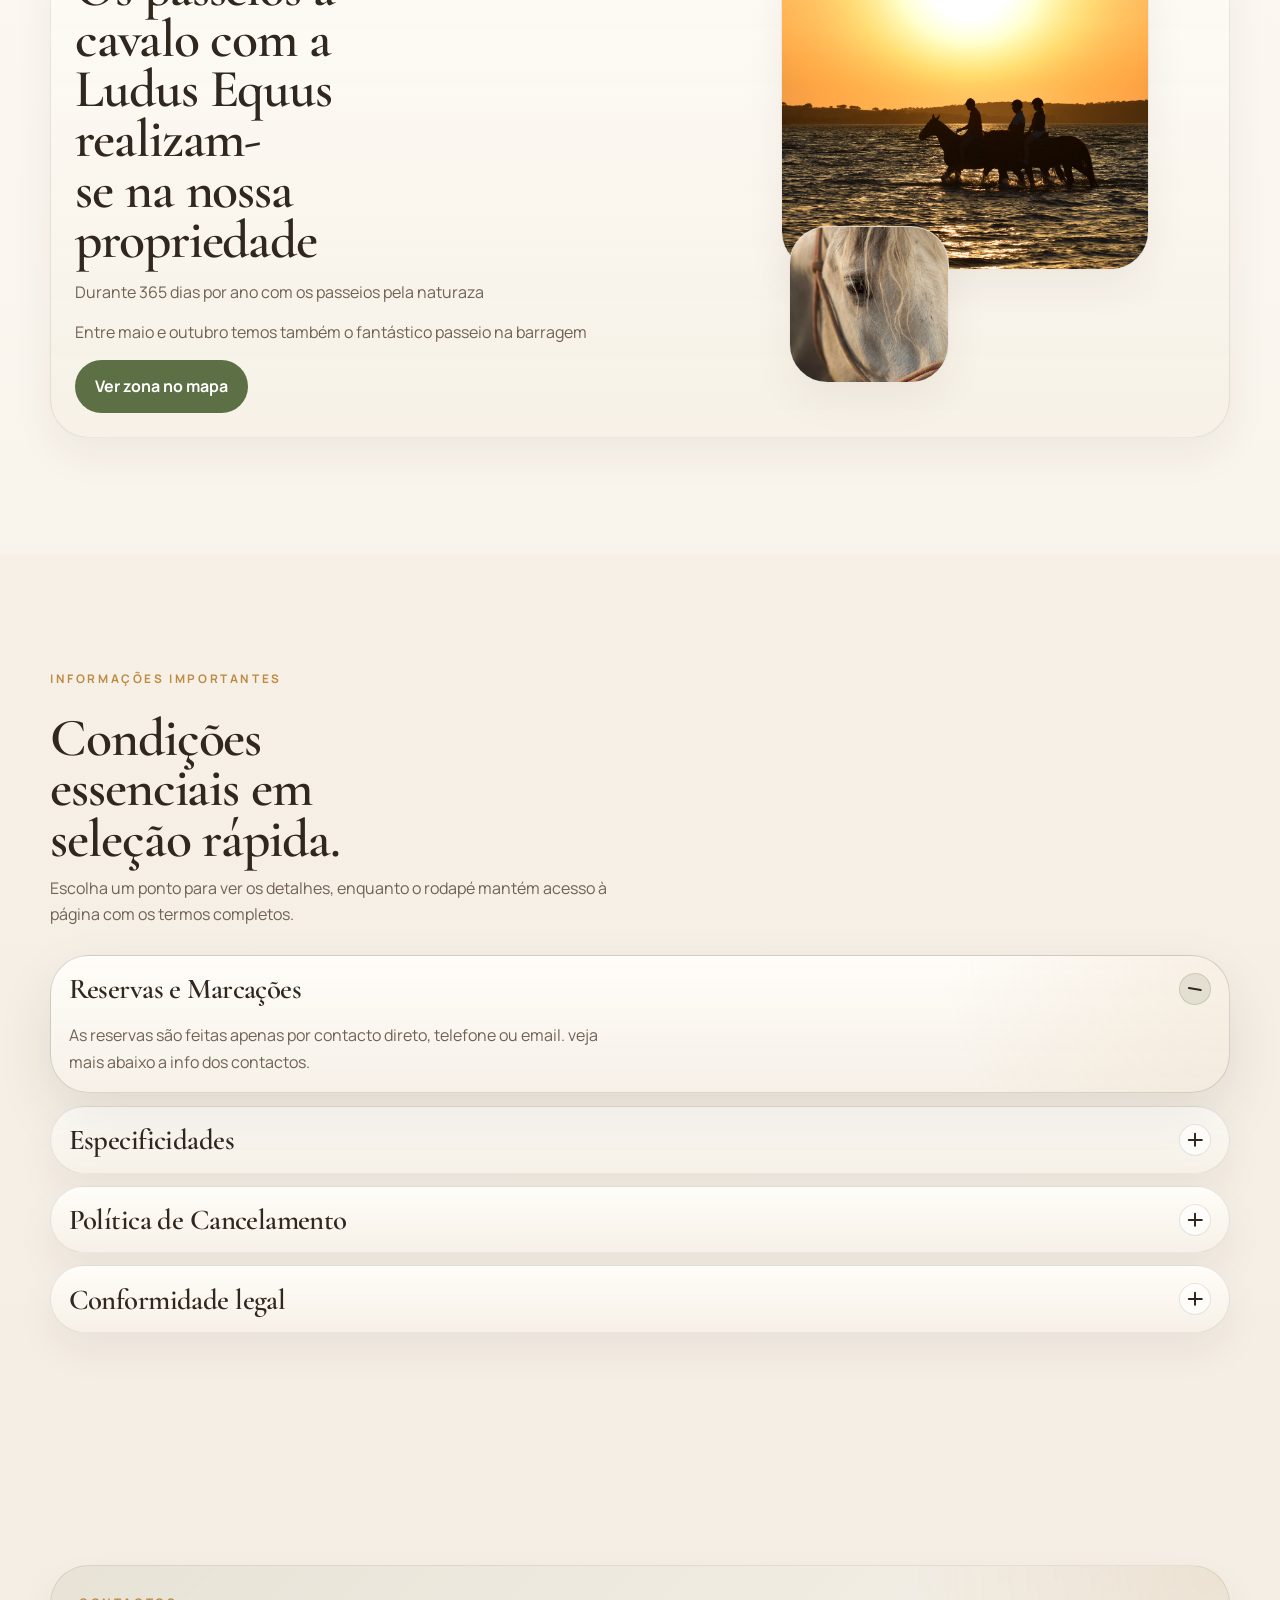
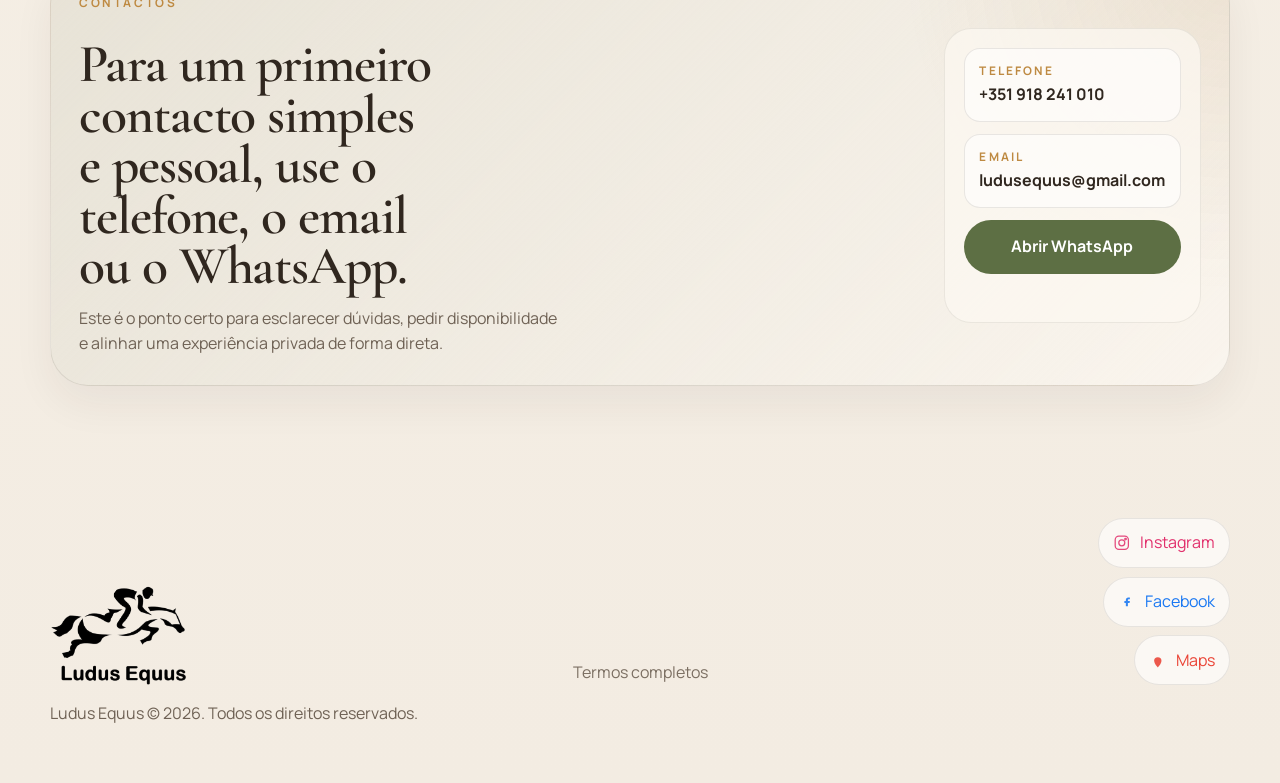
==== commit e9c0d992: "first version" ====
--- a/index.html
+++ b/index.html
@@ -104,7 +104,7 @@
           <div class="hero-brand hero-brand-mobile" aria-hidden="true">
             <img src="./imagens/logotipoLudus.png" alt="" width="262" height="80">
           </div>
-          <p class="eyebrow" data-i18n="heroEyebrow">Passeios Equestres  Alqueva  Hipismo</p>
+          <p class="eyebrow" data-i18n="heroEyebrow">Passeios Equestres · Alqueva · Natureza</p>
           <h1 data-i18n="heroTitle">Bem Vindos À Ludus Equus</h1>
           <p class="hero-text" data-i18n="heroText">
             A Ludus Equus apresenta passeios e momentos equestres com acompanhamento próximo,
@@ -158,15 +158,16 @@
         <div class="section-head section-head-wide reveal">
           <p class="eyebrow" data-i18n="whoEyebrow">Quem somos</p>
           <h2 data-i18n="whoTitle">
-            Nasce em 2004, com o objetivo de ser uma empresa totalmente dedicada a Cavalos!
+            Na Ludus Equus acreditamos que montar a cavalo é muito mais do que uma atividade.
           </h2>
         </div>
 
         <div class="story-copy reveal who-reveal">
           <p data-i18n="whoText1">
-          Iniciamos a nossa história com a vertente desportiva na modalidade de Saltos de Obstáculos e com a criação de cavalos de desporto, para esta mesma modalidade.           </p>
+            É uma forma de criar memórias, estabelecer uma ligação única com o cavalo e viver experiências verdadeiramente inesquecíveis.
+          </p>
           <p data-i18n="whoText2">
-            Mais tarde, e porque sentimos que devíamos partilhar o que o Alentejo tem de melhor, alargamos para a valência do turismo equestre, aproveitando o melhor dos nossos cavalos, do Alentejo e da paisagem.
+            Localizados junto ao maior lago artificial da Europa, proporcionamos passeios a cavalo que dão a conhecer a beleza da região, entre o montado, as vinhas e as margens do Alqueva.
           </p>
           <div class="story-actions">
             <button
@@ -206,13 +207,13 @@
           <div class="who-modal-copy">
             <p class="eyebrow" data-i18n="whoModalEyebrow">Mais sobre nós</p>
             <h3 id="who-modal-title" data-i18n="whoModalTitle">
-              Na Ludus Equus acreditamos que montar a cavalo é muito mais do que uma atividade.
+              Nasce em 2004, com o objetivo de ser uma empresa totalmente dedicada a Cavalos!
             </h3>
             <p data-i18n="whoModalText1">
-              É uma forma de criar memórias, estabelecer uma ligação única com o cavalo e viver experiências verdadeiramente inesquecíveis.
+              Iniciamos a nossa história com a vertente desportiva na modalidade de Saltos de Obstáculos e com a criação de cavalos de desporto, para esta mesma modalidade.
             </p>
             <p data-i18n="whoModalText2">
-              Localizados junto ao maior lago artificial da Europa, proporcionamos passeios a cavalo que dão a conhecer a beleza da região, entre o montado, as vinhas e as margens do Alqueva.
+              Mais tarde, e porque sentimos que devíamos partilhar o que o Alentejo tem de melhor, alargamos para a valência do turismo equestre, aproveitando o melhor dos nossos cavalos, do Alentejo e da paisagem.
             </p>
             <p class="who-modal-note" data-i18n="whoModalText3">
               Se quiseres saber mais, o passo seguinte é simples: ver as experiências ou falar connosco diretamente por WhatsApp.
@@ -248,7 +249,7 @@
         <div class="section-head section-head-wide reveal">
           <p class="eyebrow" data-i18n="expEyebrow">Experiências</p>
           <h2 data-i18n="expTitle">
-            Passeios a cavalo privados, com o Alqueva como cenário principal.
+            Passeios a cavalo, descubra o melhor do Alentejo com a Ludus Equus
           </h2>
           
         </div>
@@ -256,31 +257,31 @@
         <div class="experiences-grid reveal">
           <article class="info-card experience-card">
             <figure class="image-card experience-image">
-              <img src="./imagens/Galeria/Barragem1.jpeg" alt="Passeio a cavalo junto à água ao pôr do sol" width="1200" height="900" loading="lazy" decoding="async">
+              <img src="./imagens/Barragem_square.jpeg" alt="Passeio a cavalo junto à água ao pôr do sol" width="1200" height="1200" loading="lazy" decoding="async">
             </figure>
             <div class="experience-copy">
-              <h3 data-i18n="rideMainTitle">Passeios a cavalo no Alqueva</h3>
-              <p data-i18n="rideMainText">Ritmo calmo, paisagem aberta e uma experiência privada junto à água.</p>
+              <h3 data-i18n="rideMainTitle">Passeio a Cavalo na Água</h3>
+              <p data-i18n="rideMainText">Descubra uma experiência única nas margens da Barragem do Alqueva, Neste passeio, terá a oportunidade de andar e nadar a cavalo, desfrutando de momentos mágicos em plena natureza. Para terminar, delicie-se com um agradével Pic-Nic, ideal para relaxar e saborear os produtos da região enquanto aprecia o magnífico pôr do sol sobre o Alqueva, um cenário verdadeiramente memorável.</p>
             </div>
           </article>
 
           <article class="info-card experience-card">
             <figure class="image-card experience-image">
-              <img src="./imagens/Barragem2.jpeg" alt="Vista da barragem e da margem do Alqueva" width="1200" height="900" loading="lazy" decoding="async">
+              <img src="./imagens/passeio1_square.JPG" alt="Passeio a cavalo no campo" width="1200" height="1200" loading="lazy" decoding="async">
             </figure>
             <div class="experience-copy">
-              <h3 data-i18n="rideFieldsTitle">Passeios nos campos</h3>
-              <p data-i18n="rideFieldsText">Percursos mais abertos, pensados para a paisagem, o silêncio e a ligação ao território.</p>
+              <h3 data-i18n="rideFieldsTitle">Passeio a Cavalo pelo Campo</h3>
+              <p data-i18n="rideFieldsText">Explore a beleza da paisagem alentejana num tranquilo passeio a cavalo entre vinhas e montado. Desfrute da serenidade da natureza, da vista deslumbrante e da autenticidade do Alentejo, numa experiência perfeita para relaxar e criar memórias inesquecíveis.</p>
             </div>
           </article>
 
           <article class="info-card experience-card">
             <figure class="image-card experience-image">
-              <img src="./imagens/pirquenique3.png" alt="Piquenique junto à água com manta e cesta" width="1200" height="900" loading="lazy" decoding="async">
+              <img src="./imagens/pirquenique3.png" alt="Piquenique junto à água com manta e cesta" width="1200" height="1200" loading="lazy" decoding="async">
             </figure>
             <div class="experience-copy">
-              <h3 data-i18n="rideCustomTitle">Experiências personalizadas</h3>
-              <p data-i18n="rideCustomText">Momentos à medida para pedidos especiais, com um formato mais íntimo e pessoal.</p>
+              <h3 data-i18n="rideCustomTitle">Passeios personalizados</h3>
+              <p data-i18n="rideCustomText">Na Ludus Equus criamos passeios a cavalo à medida de cada ocasião. Seja para um team building, um pedido de casamento, uma despedida de solteiro(a), uma sessão fotográfica ou qualquer momento especial, desenvolvemos experiências personalizadas que combinam a beleza da paisagem alentejana com a autenticidade do mundo equestre. Partilhe connosco a sua ideia e transformaremos a sua ocasião numa experiência única e inesquecível.</p>
             </div>
           </article>
         </div>
@@ -297,12 +298,8 @@
         <div class="section-head gallery-head reveal">
           <p class="eyebrow" data-i18n="galleryFeatureEyebrow">Galeria em movimento</p>
           <h2 data-i18n="galleryFeatureTitle">
-            Uma vista mais próxima do arquivo, num formato mais imersivo.
+            Através destas imagens. Convidamo-lo a conhecer a essência da Ludus Equus, a harmonia entre a natureza, os cavalos e as experiências autênticas que tornam cada momento especial...
           </h2>
-          <p data-i18n="galleryFeatureText">
-            Este segundo bloco mantém a leitura limpa, mas oferece uma navegação mais tátil para
-            quem quer explorar as imagens com mais atenção.
-          </p>
         </div>
 
         <div class="gallery-strip-shell reveal">
@@ -318,8 +315,8 @@
                   <span class="gallery-strip-symbol-dot"></span>
                   <span class="gallery-strip-symbol-line"></span>
                 </div>
-                <p class="gallery-strip-kicker">Galeria em movimento</p>
-                <h3>Arraste para atravessar os momentos.</h3>
+                <p class="gallery-strip-kicker" data-i18n="galleryStripKicker1">Galeria em movimento</p>
+                <h3 data-i18n="galleryStripTitle1">Arraste para atravessar os momentos.</h3>
               </article>
 
               <figure class="gallery-strip-card">
@@ -327,9 +324,9 @@
               </figure>
 
               <article class="gallery-strip-card gallery-strip-text-card">
-                <p class="gallery-strip-kicker">Passeios</p>
-                <h3>Ritmo calmo e paisagem aberta.</h3>
-                <p>Uma sequência mais ampla para sentir o percurso, a água e a luz do fim do dia.</p>
+                <p class="gallery-strip-kicker" data-i18n="galleryStripKicker2">Passeios Pela Água</p>
+                <h3 data-i18n="galleryStripTitle2">A nossa mais especial Experiência</h3>
+                <p data-i18n="galleryStripText2">Encontre-se em contato com a natureza enquanto cavalga ao longo das margens da barragem.</p>
               </article>
 
               <figure class="gallery-strip-card">
@@ -339,16 +336,55 @@
                 <img src="./imagens/Galeria/Barragem4.jpeg" alt="Cavalos em passeio junto ao Alqueva" width="1200" height="900" loading="lazy" decoding="async" draggable="false">
               </figure>
               <figure class="gallery-strip-card">
-                <img src="./imagens/Galeria/barragem5.jpeg" alt="Momento de passeio equestre ao ar livre" width="1200" height="900" loading="lazy" decoding="async" draggable="false">
+                <img src="./imagens/Galeria/barragem_quadrada2.png" alt="Momento de passeio equestre ao ar livre" width="1200" height="900" loading="lazy" decoding="async" draggable="false">
+              </figure>
+              <figure class="gallery-strip-card">
+                <img src="./imagens/Galeria/barragem8.JPG" alt="Cavalos em passeio junto ao Alqueva" width="1200" height="900" loading="lazy" decoding="async" draggable="false">
+              </figure>
+               <figure class="gallery-strip-card">
+                <img src="./imagens/Galeria/barragem9.JPG" alt="Cavalos em passeio junto ao Alqueva" width="1200" height="900" loading="lazy" decoding="async" draggable="false">
+              </figure>
+              <figure class="gallery-strip-card">
+                <img src="./imagens/Galeria/barragem6.jpeg" alt="Momento de passeio equestre ao ar livre" width="1200" height="900" loading="lazy" decoding="async" draggable="false">
+              </figure>
+              <figure class="gallery-strip-card">
+                <img src="./imagens/Galeria/Barragem7.jpeg" alt="Cavalos em passeio junto ao Alqueva" width="1200" height="900" loading="lazy" decoding="async" draggable="false">
+              </figure>
+              <figure class="gallery-strip-card">
+                <img src="./imagens/Galeria/Piquenique.jpeg" alt="Momento de passeio equestre ao ar livre" width="1200" height="900" loading="lazy" decoding="async" draggable="false">
+              </figure>
+              <figure class="gallery-strip-card">
+                <img src="./imagens/Galeria/piquenique2.jpg" alt="Momento de passeio equestre ao ar livre" width="1200" height="900" loading="lazy" decoding="async" draggable="false">
               </figure>
 
               <article class="gallery-strip-card gallery-strip-text-card">
-                <p class="gallery-strip-kicker">Desporto</p>
-                <h3>Energia, técnica e movimento.</h3>
-                <p>Um bloco para separar a leitura das imagens mais dinâmicas do percurso.</p>
+                <p class="gallery-strip-kicker" data-i18n="galleryStripKicker3">Passeios pelo Campo</p>
+                <h3 data-i18n="galleryStripTitle3">Ritmo calmo na paisagem Alentejana.</h3>
+                <p data-i18n="galleryStripText3">Uma sequência mais ampla para sentir o percurso, a natureza marcada pelo verde e amarelo do nosso Alentejo.</p>
               </article>
 
               <figure class="gallery-strip-card">
+                <img src="./imagens/Galeria/passeio2.jpeg" alt="Vista da barragem e do percurso equestre" width="1200" height="900" loading="lazy" decoding="async" draggable="false">
+              </figure>
+              <figure class="gallery-strip-card">
+                <img src="./imagens/Galeria/passeio1.jpeg" alt="Vista da barragem e do percurso equestre" width="1200" height="900" loading="lazy" decoding="async" draggable="false">
+              </figure>
+              <figure class="gallery-strip-card">
+                <img src="./imagens/Galeria/passeio4.JPG" alt="Vista da barragem e do percurso equestre" width="1200" height="900" loading="lazy" decoding="async" draggable="false">
+              </figure>
+              <figure class="gallery-strip-card">
+                <img src="./imagens/Galeria/passeio5.jpeg" alt="Vista da barragem e do percurso equestre" width="1200" height="900" loading="lazy" decoding="async" draggable="false">
+              </figure>
+
+              
+
+              <article class="gallery-strip-card gallery-strip-text-card">
+                <p class="gallery-strip-kicker" data-i18n="galleryStripKicker4">Desporto</p>
+                <h3 data-i18n="galleryStripTitle4">Energia, técnica e movimento.</h3>
+                <p data-i18n="galleryStripText4">Um bloco para separar a leitura das imagens mais dinâmicas do percurso.</p>
+              </article>
+
+              <figure class="gallery-strip-card">
                 <img src="./imagens/Galeria/Desporto1.jpg" alt="Atividade equestre em movimento" width="1200" height="900" loading="lazy" decoding="async" draggable="false">
               </figure>
               <figure class="gallery-strip-card">
@@ -357,22 +393,10 @@
               <figure class="gallery-strip-card">
                 <img src="./imagens/Galeria/desporto3.JPG" alt="Passeio equestre em ação" width="1200" height="900" loading="lazy" decoding="async" draggable="false">
               </figure>
-
-              <article class="gallery-strip-card gallery-strip-text-card">
-                <p class="gallery-strip-kicker">Momentos</p>
-                <h3>Paragens mais íntimas e leves.</h3>
-                <p>Um espaço para alternar entre fotografia e texto quando quiseres destacar uma fase.</p>
-              </article>
-
-              <figure class="gallery-strip-card">
-                <img src="./imagens/Galeria/passeio1.jpeg" alt="Passeio a cavalo em paisagem aberta" width="1200" height="900" loading="lazy" decoding="async" draggable="false">
-              </figure>
-              <figure class="gallery-strip-card">
-                <img src="./imagens/Galeria/passeio2.jpeg" alt="Cavalos em percurso tranquilo" width="1200" height="900" loading="lazy" decoding="async" draggable="false">
-              </figure>
-              <figure class="gallery-strip-card">
-                <img src="./imagens/Galeria/Piquenique.jpeg" alt="Momento de piquenique junto aos cavalos" width="1200" height="900" loading="lazy" decoding="async" draggable="false">
-              </figure>
+              <figure class="gallery-strip-card">
+                <img src="./imagens/Galeria/desporto4.JPG" alt="Passeio equestre em ação" width="1200" height="900" loading="lazy" decoding="async" draggable="false">
+              </figure>
+             
             </div>
           </div>
         </div>
@@ -387,15 +411,13 @@
         <div class="location-copy">
           <p class="eyebrow" data-i18n="locationEyebrow">Localização</p>
           <h2 data-i18n="locationTitle">
-            A experiência acontece no Alqueva, com ponto de encontro confirmado diretamente.
+            Os passeios a cavalo com a Ludus Equus realizam-se na nossa propriedade
           </h2>
           <p data-i18n="locationText1">
-            A operação decorre na zona do Alqueva, num contexto de campo e barragem pensado para
-            experiências privadas e ritmo tranquilo.
+            Durante 365 dias por ano com os passeios pela naturaza
           </p>
           <p data-i18n="locationText2">
-            O ponto de encontro exato, acessos e orientação final devem ser partilhados no momento
-            da confirmação por WhatsApp.
+            Entre maio e outubro temos também o fantástico passeio na barragem
           </p>
           <div class="location-actions">
             <a
@@ -451,14 +473,14 @@
           <details class="term-accordion" open>
             <summary class="term-accordion-trigger">
               <span class="term-accordion-copy">
-                <span class="term-accordion-title" data-i18n="term1Title">Contacto direto</span>
+                <span class="term-accordion-title" data-i18n="term1Title">Reservas e Marcações</span>
               </span>
               <span class="term-accordion-icon" aria-hidden="true"></span>
             </summary>
             <div class="term-accordion-panel">
               <div class="term-accordion-panel-inner">
                 <p data-i18n="term1Text">
-                  Disponibilidade, ponto de encontro e confirmaÃ§Ã£o final devem ser tratados diretamente por WhatsApp.
+                  As reservas são feitas apenas por contacto direto, telefone ou email. veja mais abaixo a info dos contactos.
                 </p>
               </div>
             </div>
@@ -467,14 +489,17 @@
           <details class="term-accordion">
             <summary class="term-accordion-trigger">
               <span class="term-accordion-copy">
-                <span class="term-accordion-title" data-i18n="term2Title">Formato privado</span>
+                <span class="term-accordion-title" data-i18n="term2Title">Especificidades</span>
               </span>
               <span class="term-accordion-icon" aria-hidden="true"></span>
             </summary>
             <div class="term-accordion-panel">
               <div class="term-accordion-panel-inner">
-                <p data-i18n="term2Text">
-                  A experiência é comunicada de forma reservada e personalizada, sem linguagem de operação massificada.
+                <p class="term-bullets" data-i18n="term2Text">
+                  - Serviço aberto para qualquer pessoa acima dos 6 anos de idade.
+                  - Crianças <12 anos sempre acompanhadas por adulto responsável pela mesma.
+                  - Obrigatoriedade de equipamento de segurança para a cabeça.
+                  - Passeios a cavalo em português, inglês e espanhol.
                 </p>
               </div>
             </div>
@@ -483,14 +508,15 @@
           <details class="term-accordion">
             <summary class="term-accordion-trigger">
               <span class="term-accordion-copy">
-                <span class="term-accordion-title" data-i18n="term3Title">Sem preços públicos</span>
+                <span class="term-accordion-title" data-i18n="term3Title">Política de Cancelamento</span>
               </span>
               <span class="term-accordion-icon" aria-hidden="true"></span>
             </summary>
             <div class="term-accordion-panel">
               <div class="term-accordion-panel-inner">
-                <p data-i18n="term3Text">
-                  O site apresenta o tipo de experiência, mas não publica valores na página pública.
+                <p class="term-bullets" data-i18n="term3Text">
+                  - Cancelamento gratuito, quando realizado até 15 dias antes da realização do passeio.
+                  - Se as condições metereológicas não permitirem a realização do passeio, possibilidade de emissão de voucher com nova data, ou em casos devidamente justificados (participantes com nacionalidade não portuguesa) devolução total do valor já pago.
                 </p>
               </div>
             </div>
@@ -499,14 +525,15 @@
           <details class="term-accordion">
             <summary class="term-accordion-trigger">
               <span class="term-accordion-copy">
-                <span class="term-accordion-title" data-i18n="term4Title">PT / EN</span>
+                <span class="term-accordion-title" data-i18n="term4Title">Conformidade legal</span>
               </span>
               <span class="term-accordion-icon" aria-hidden="true"></span>
             </summary>
             <div class="term-accordion-panel">
               <div class="term-accordion-panel-inner">
                 <p data-i18n="term4Text">
-                  A estrutura está preparada para portugês e inglês, mantendo a mesma leitura calma e objetiva.
+                  A Ludus Equus é uma empresa registada no Turismo de Portugal, com o registo nº 547/2021.
+                  Ludus Equus marca registada
                 </p>
               </div>
             </div>
--- a/styles.css
+++ b/styles.css
@@ -737,22 +737,18 @@
   display: grid;
   gap: 0.9rem;
   padding: 1.05rem;
-  background: rgba(255, 252, 247, 0.88);
+  align-content: start;
+  min-height: 100%;
+  background:
+    linear-gradient(180deg, rgba(255, 253, 249, 0.98), rgba(246, 240, 231, 0.94));
+  border-color: rgba(48, 39, 31, 0.16);
+  overflow: hidden;
   transition:
     transform var(--transition-base),
     opacity var(--transition-base),
     box-shadow var(--transition-base),
     border-color var(--transition-base),
     background-color var(--transition-base);
-}
-
-.experience-card {
-  align-content: start;
-  min-height: 100%;
-  background:
-    linear-gradient(180deg, rgba(255, 253, 249, 0.98), rgba(246, 240, 231, 0.94));
-  border-color: rgba(48, 39, 31, 0.16);
-  overflow: hidden;
 }
 
 .experience-card:hover {
@@ -1239,6 +1235,10 @@
   line-height: 1.68;
 }
 
+.term-bullets {
+  white-space: pre-line;
+}
+
 .term-accordion:hover {
   transform: translateY(var(--motion-lift));
 }
@@ -1871,24 +1871,24 @@
   }
 
   .experience-card {
-    padding: 1.1rem;
-    gap: 1rem;
+    padding: 0.92rem;
+    gap: 0.68rem;
   }
 
   .experience-image {
-    aspect-ratio: 4 / 5;
-    min-height: 17rem;
-    padding: 0.3rem;
+    aspect-ratio: 16 / 9;
+    min-height: 9.5rem;
+    padding: 0.18rem;
   }
 
   .experience-card h3 {
-    font-size: clamp(1.45rem, 4.3vw, 1.95rem);
+    font-size: clamp(1.18rem, 4.6vw, 1.55rem);
   }
 
   .experience-card p,
   .experience-card .experience-note {
-    font-size: 0.98rem;
-    line-height: 1.66;
+    font-size: 0.94rem;
+    line-height: 1.5;
   }
 
   .experience-footer-note {
@@ -2299,32 +2299,32 @@
   }
 
   .experience-card {
-    padding: 1.18rem 1.18rem 1.3rem;
-    gap: 1.3rem;
-    border-radius: 1.45rem;
+    padding: 0.95rem 0.95rem 1rem;
+    gap: 0.75rem;
+    border-radius: 1.25rem;
   }
 
   .experience-image {
     margin: 0;
-    aspect-ratio: 4 / 5;
-    min-height: 17rem;
-    padding: 0.3rem;
-    border-radius: 1.05rem;
+    aspect-ratio: 16 / 9;
+    min-height: 11rem;
+    padding: 0.2rem;
+    border-radius: 0.95rem;
   }
 
   .experience-copy {
-    gap: 0.9rem;
+    gap: 0.55rem;
     max-width: none;
   }
 
   .experience-card h3 {
-    font-size: clamp(1.38rem, 5.7vw, 1.72rem);
+    font-size: clamp(1.2rem, 4.8vw, 1.55rem);
     line-height: 1.03;
   }
 
   .experience-card p {
-    font-size: 0.95rem;
-    line-height: 1.66;
+    font-size: 0.94rem;
+    line-height: 1.52;
   }
 
   .experience-card .experience-note {
@@ -2535,7 +2535,7 @@
   }
 
   .experiences-grid {
-    grid-template-columns: minmax(0, 1.08fr) minmax(0, 0.96fr) minmax(0, 0.96fr);
+    grid-template-columns: repeat(3, minmax(0, 1fr));
     align-items: stretch;
     gap: 1rem;
   }
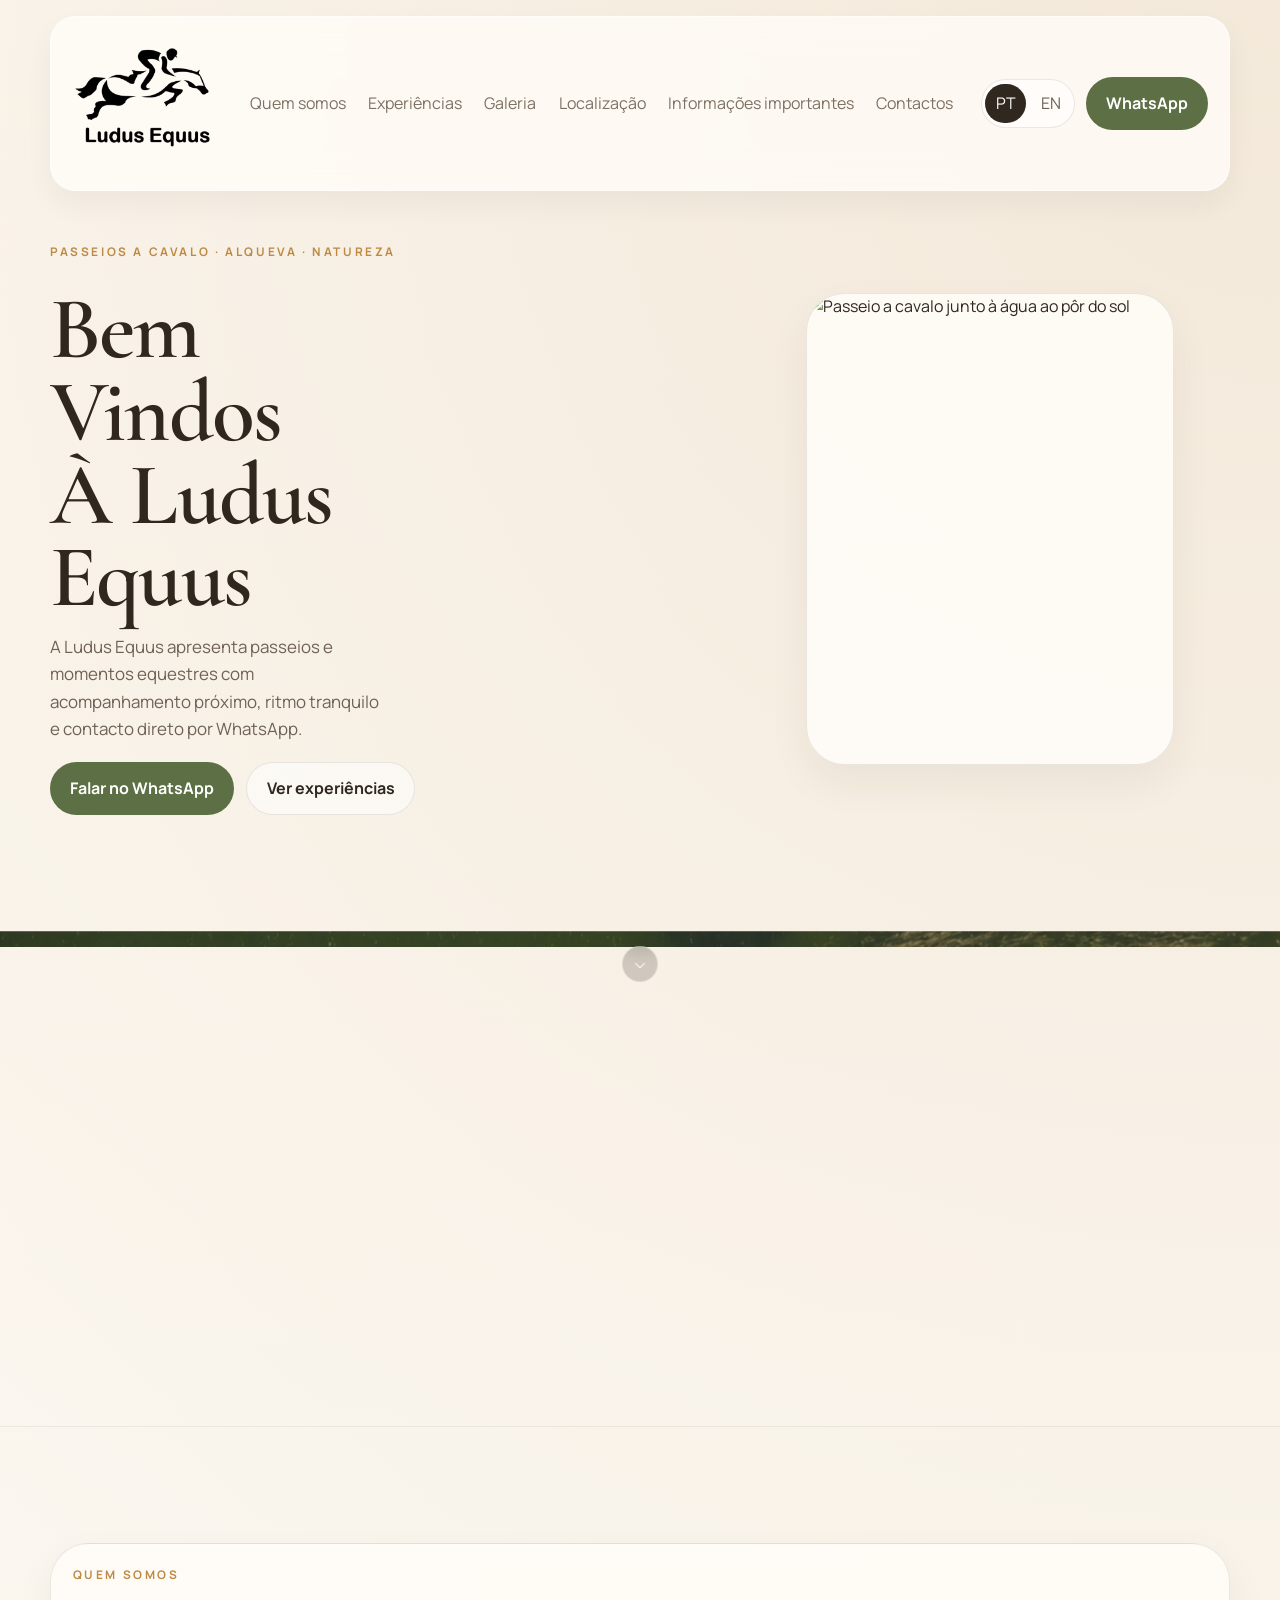
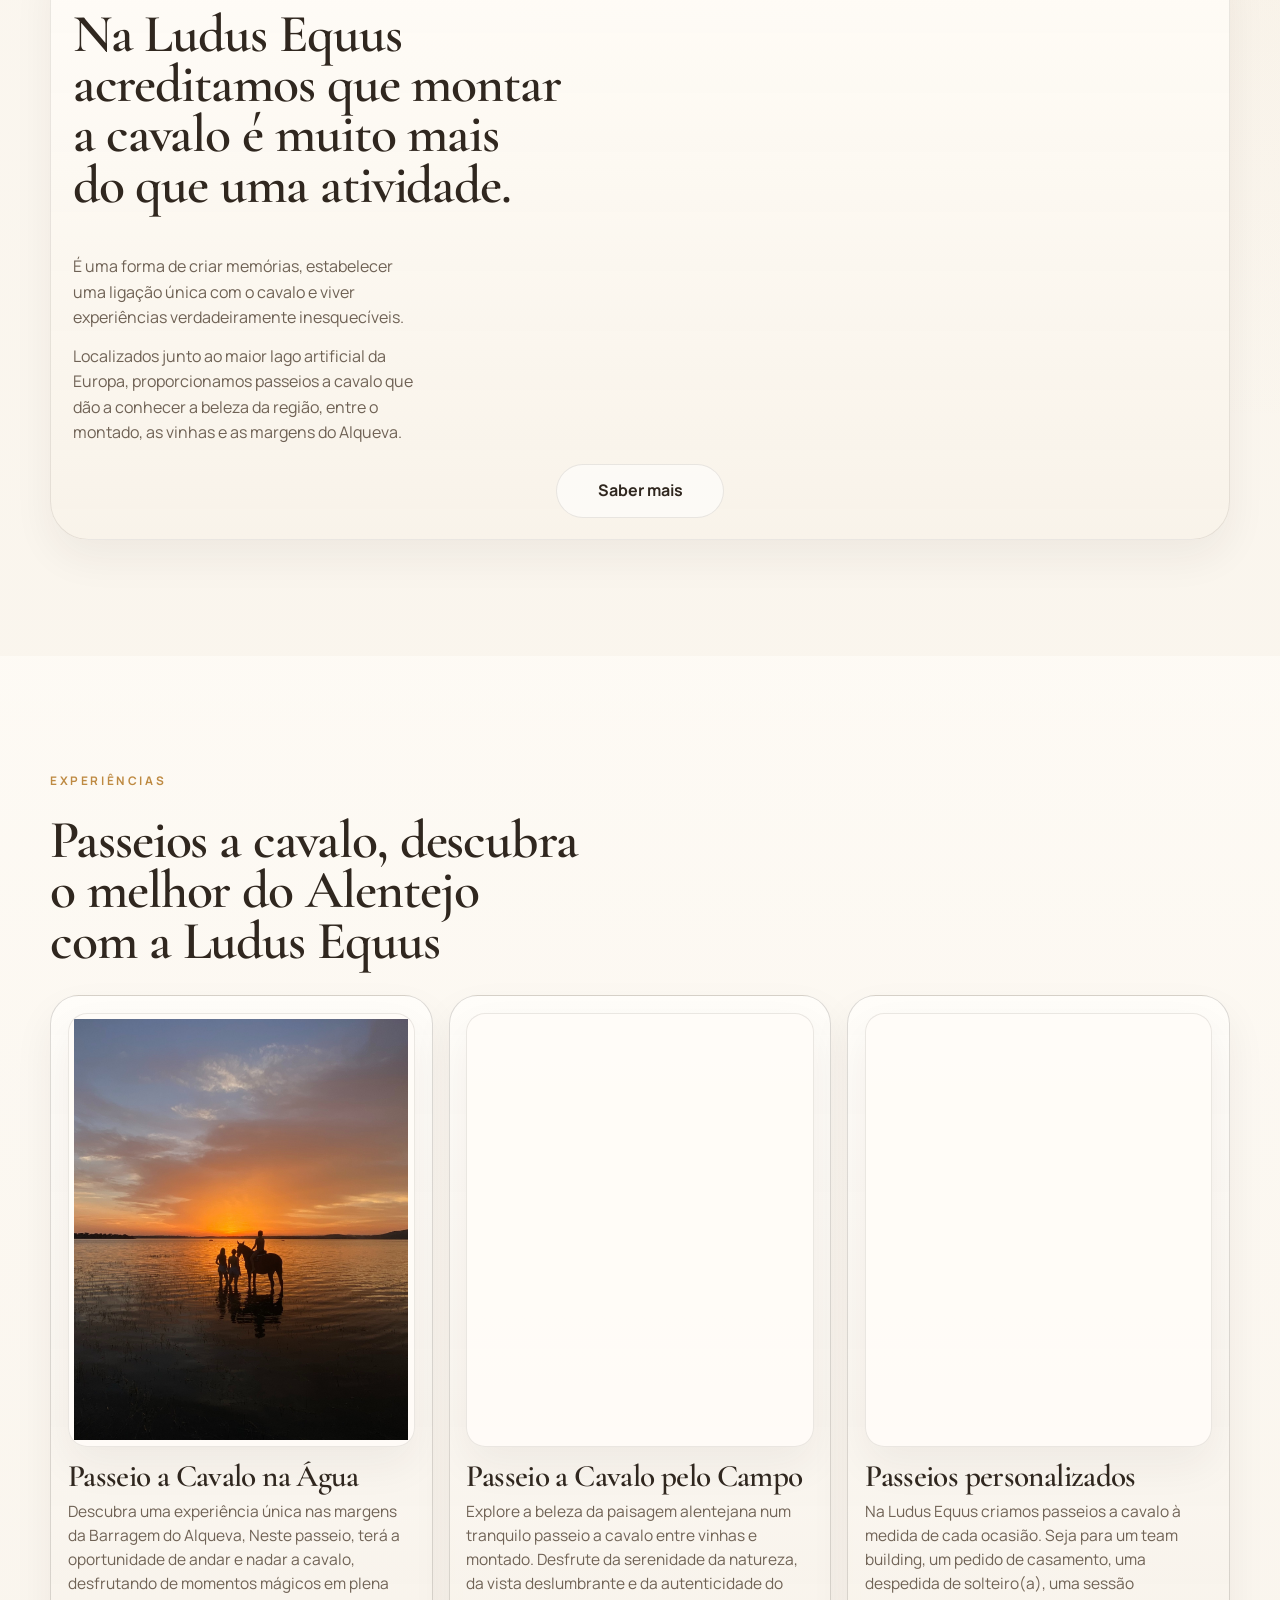
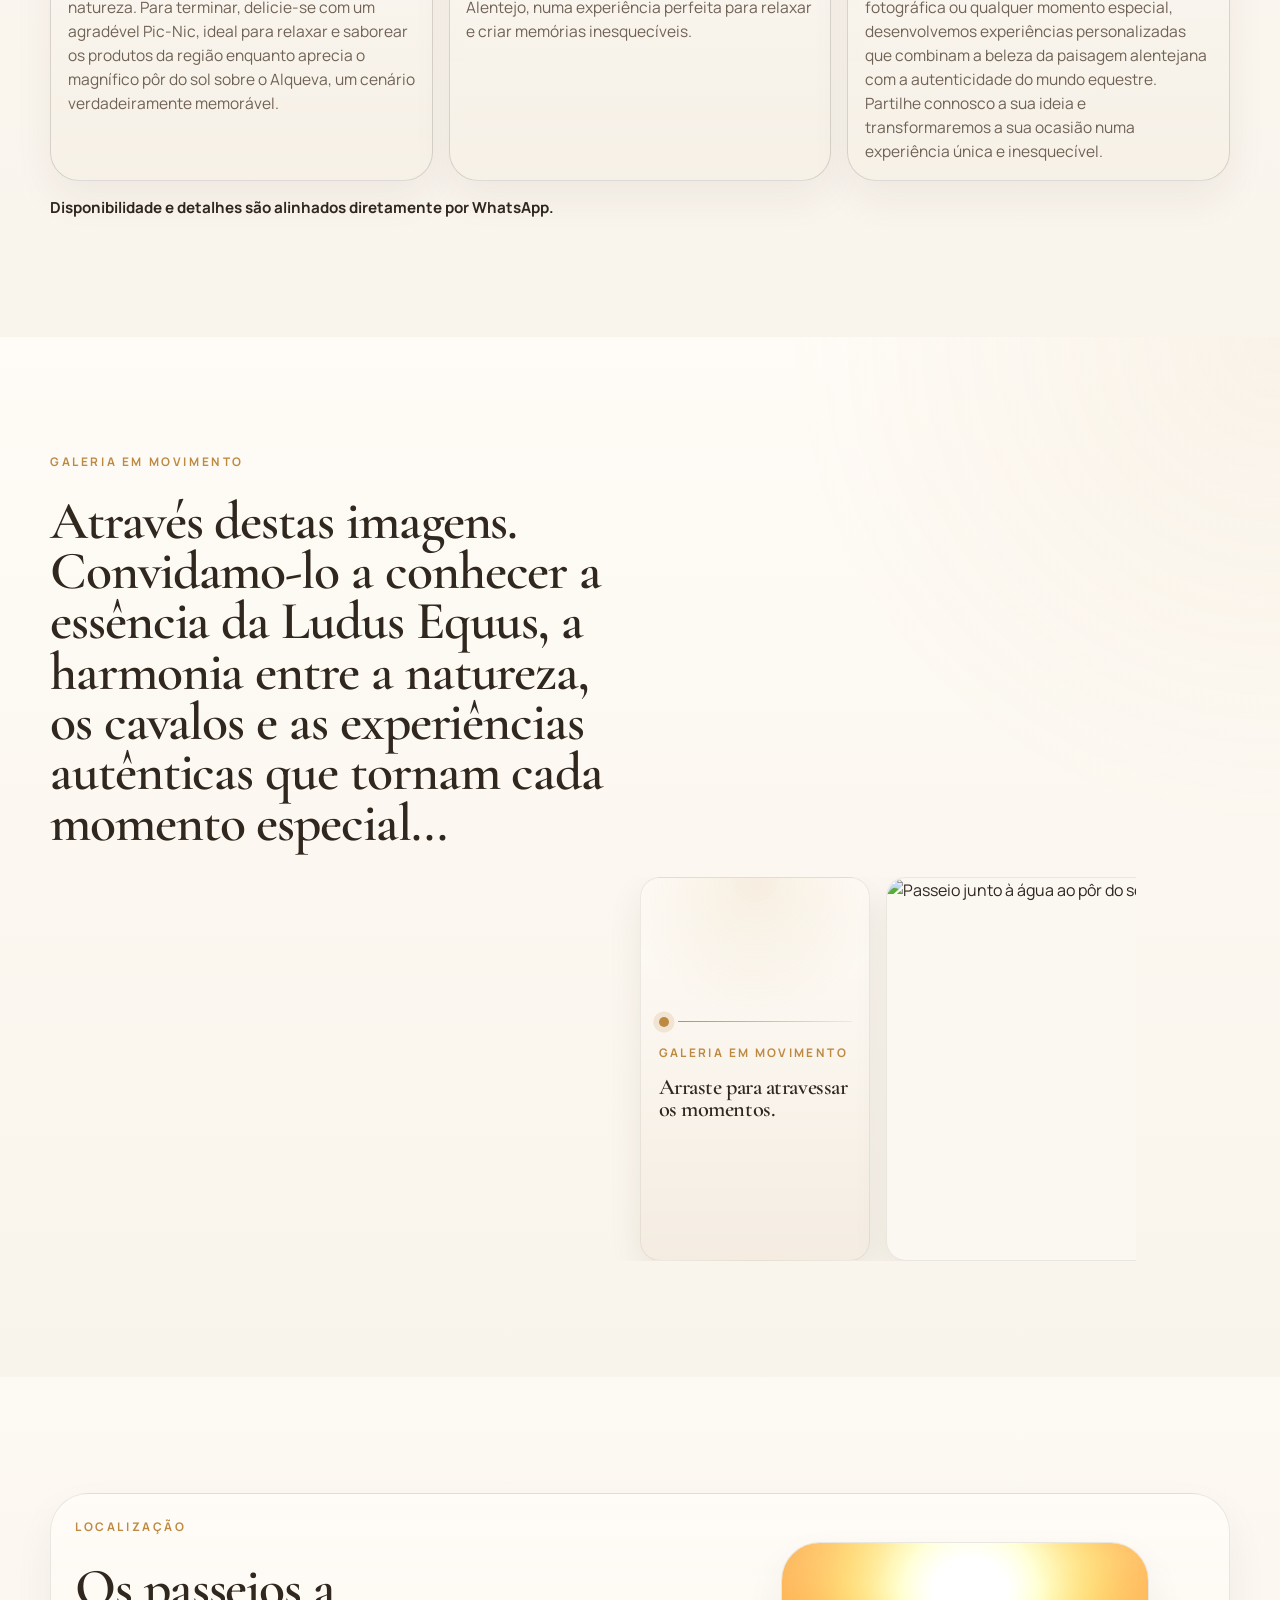
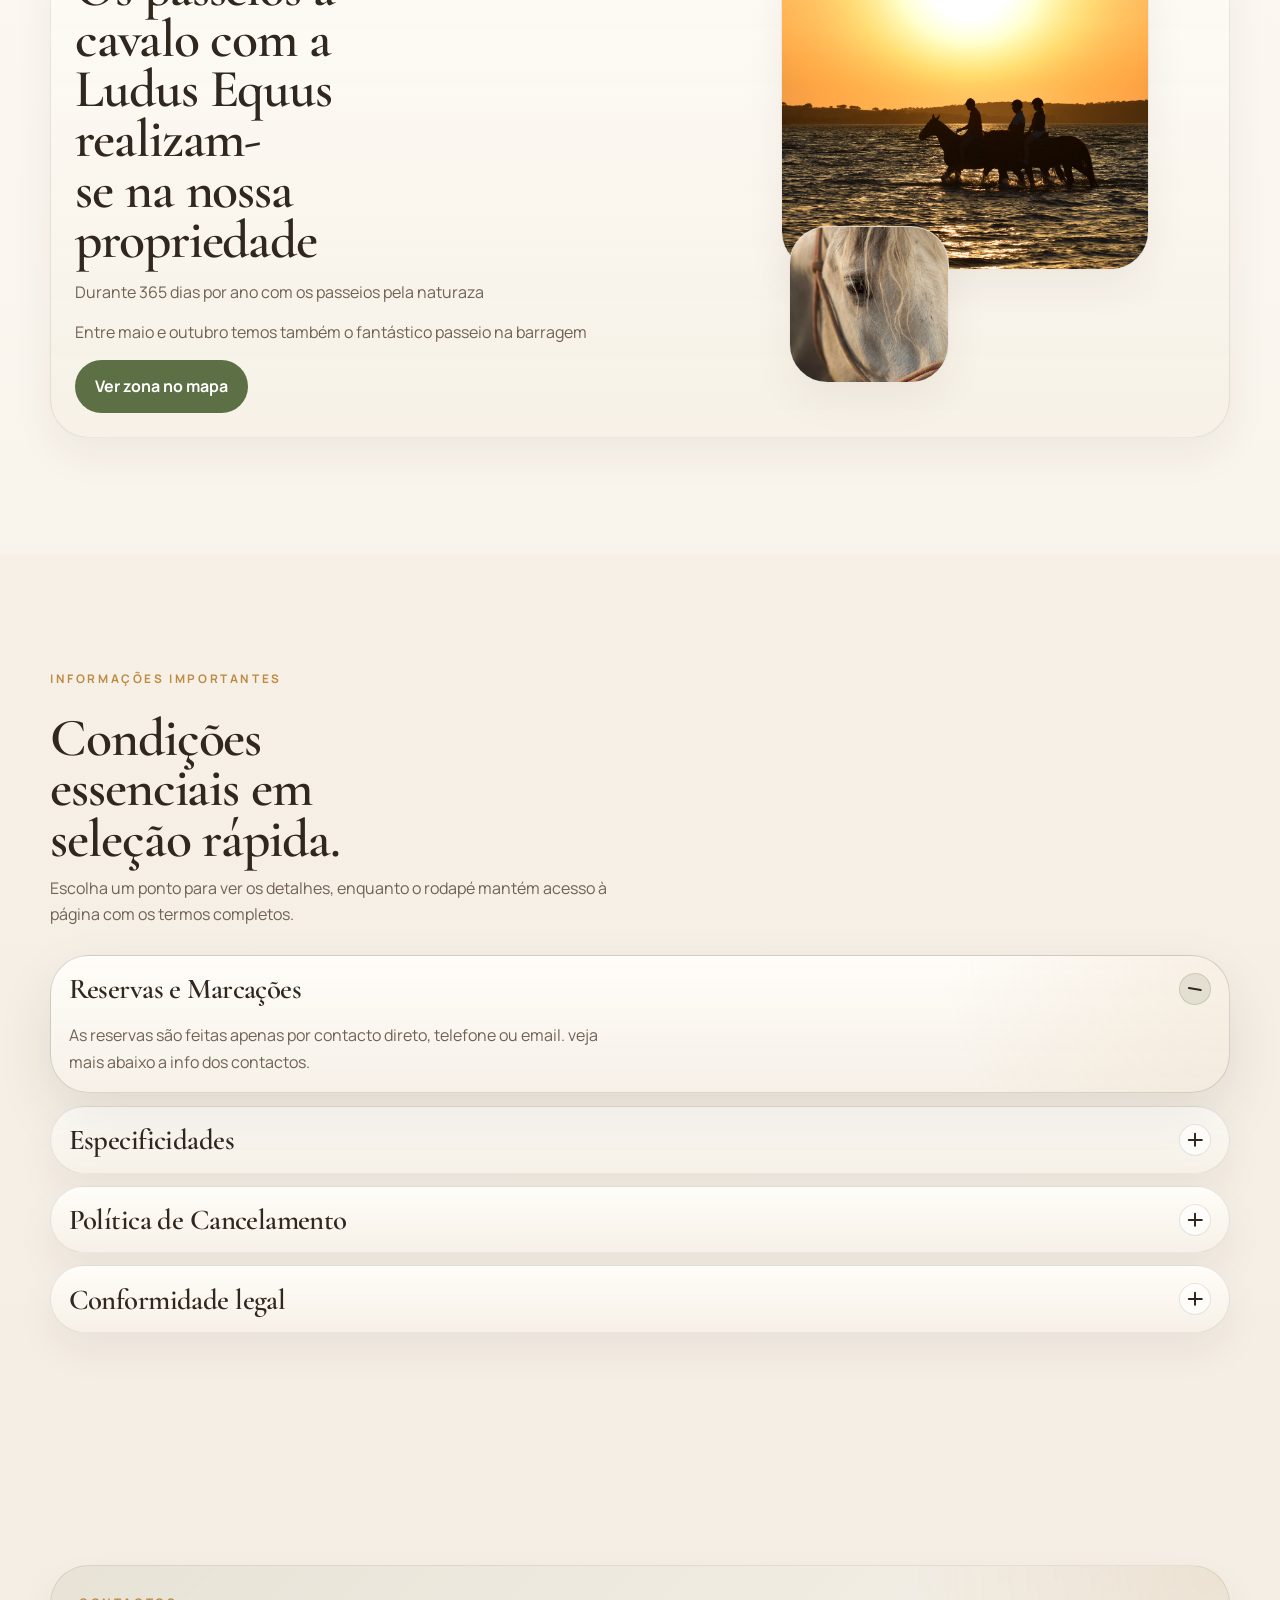
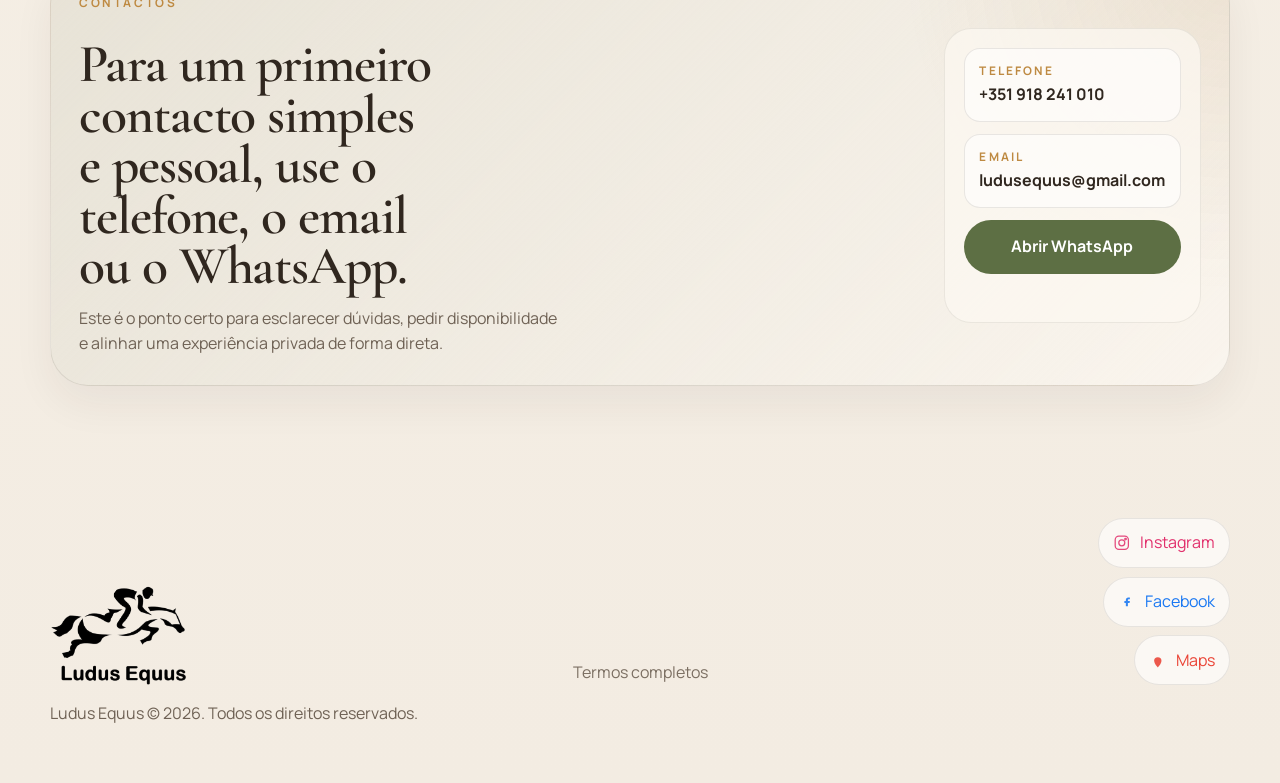
==== commit 901e5c23: "PC Afonso" ====
--- a/index.html
+++ b/index.html
@@ -97,14 +97,16 @@
 
   <!-- Main content -->
   <main id="main">
-    <!-- Hero -->
+    <!-- Hero: desktop uses the visual card, mobile uses the background-only landing -->
     <section class="section hero">
       <div class="container hero-grid">
+        <!-- Hero copy: shared headline, CTA and brand lockup -->
         <div class="hero-copy reveal">
+          <!-- Mobile brand only; desktop already shows the logo in the header -->
           <div class="hero-brand hero-brand-mobile" aria-hidden="true">
             <img src="./imagens/logotipoLudus.png" alt="" width="262" height="80">
           </div>
-          <p class="eyebrow" data-i18n="heroEyebrow">Passeios Equestres · Alqueva · Natureza</p>
+          <p class="eyebrow" data-i18n="heroEyebrow">Passeios a Cavalo · Alqueva · Natureza</p>
           <h1 data-i18n="heroTitle">Bem Vindos À Ludus Equus</h1>
           <p class="hero-text" data-i18n="heroText">
             A Ludus Equus apresenta passeios e momentos equestres com acompanhamento próximo,
@@ -126,6 +128,7 @@
           </div>
         </div>
 
+        <!-- Desktop hero visual; hidden on mobile -->
         <div class="hero-visual reveal" aria-hidden="true">
           <figure class="hero-card hero-card-main">
             <img
@@ -340,9 +343,6 @@
               </figure>
               <figure class="gallery-strip-card">
                 <img src="./imagens/Galeria/barragem8.JPG" alt="Cavalos em passeio junto ao Alqueva" width="1200" height="900" loading="lazy" decoding="async" draggable="false">
-              </figure>
-               <figure class="gallery-strip-card">
-                <img src="./imagens/Galeria/barragem9.JPG" alt="Cavalos em passeio junto ao Alqueva" width="1200" height="900" loading="lazy" decoding="async" draggable="false">
               </figure>
               <figure class="gallery-strip-card">
                 <img src="./imagens/Galeria/barragem6.jpeg" alt="Momento de passeio equestre ao ar livre" width="1200" height="900" loading="lazy" decoding="async" draggable="false">
--- a/styles.css
+++ b/styles.css
@@ -226,7 +226,6 @@
 
   .scenic-break {
     min-height: clamp(14rem, 52vw, 20rem);
-    background-attachment: scroll;
     background-position: center 42%;
   }
 
@@ -234,6 +233,10 @@
     top: 0.8rem;
     width: 2rem;
     height: 2rem;
+  }
+
+  .scenic-break-mobile .scenic-scroll-cue {
+    display: none;
   }
 }
 
@@ -442,7 +445,7 @@
   padding-inline: 1.6rem;
 }
 
-/* Hero & grids */
+/* Hero layout: desktop base styles */
 .hero {
   padding-top: 3.6rem;
 }
@@ -1698,15 +1701,18 @@
 
   .hero {
     position: relative;
-    min-height: calc(var(--hero-vh, 1vh) * 100);
+    min-height: calc(100vh + var(--site-header-h, 4.15rem));
+    min-height: calc(100svh + var(--site-header-h, 4.15rem));
+    min-height: calc(100dvh + var(--site-header-h, 4.15rem));
     display: flex;
     align-items: flex-start;
-    padding-top: 0;
-    padding-bottom: 1.1rem;
+    margin-top: calc(var(--site-header-h, 4.15rem) * -1);
+    padding-top: var(--site-header-h, 4.15rem);
+    padding-bottom: 0;
     overflow: hidden;
     background:
       linear-gradient(180deg, rgba(28, 21, 15, 0.18) 0%, rgba(28, 21, 15, 0.34) 100%),
-      url("./imagens/Barragem1.jpeg") center 18% / cover no-repeat;
+      url("./imagens/Barragem1.jpeg") center 26% / cover no-repeat;
   }
 
   .hero::before {
@@ -1721,16 +1727,18 @@
   .hero-grid {
     position: relative;
     z-index: 1;
-    min-height: calc((var(--hero-vh, 1vh) * 100) - 4.75rem);
-    align-content: start;
+    min-height: calc(100vh + 0.35rem);
+    min-height: calc(100svh + 0.35rem);
+    min-height: calc(100dvh + 0.35rem);
+    align-content: center;
     padding-top: 0;
-    padding-bottom: 0.35rem;
-    gap: 1rem;
+    padding-bottom: calc(var(--site-header-h, 4.15rem) * 0.35);
+    gap: 0;
   }
 
   .hero-copy {
     max-width: 100%;
-    padding: 0 0.6rem 0.25rem;
+    padding: 0.2rem 0.6rem 0.25rem;
     border: 0;
     border-radius: 0;
     background: transparent;
@@ -1738,69 +1746,46 @@
     justify-items: center;
     text-align: center;
     gap: 0.95rem;
-  }
-
-  .hero-brand-mobile {
-    display: flex;
-    align-items: center;
-    justify-content: center;
-    width: min(100%, 16rem);
-    margin-bottom: 0;
-    padding: 0;
-    border: 0;
-    border-radius: 0;
-    background: transparent;
-    backdrop-filter: none;
-  }
-
-  .hero-brand-mobile img {
-    width: 100%;
-    height: auto;
+    color: #fff7ef;
+    text-shadow: 0 8px 20px rgba(0, 0, 0, 0.3);
   }
 
   .hero-copy .eyebrow,
-  .hero-copy h1,
   .hero-copy .hero-text {
+    color: rgba(255, 247, 239, 0.94);
+  }
+
+  .hero-copy .eyebrow {
+    color: var(--color-accent);
+    text-shadow: 0 4px 12px rgba(0, 0, 0, 0.22);
+  }
+
+  .hero-copy h1 {
+    margin-bottom: 0.35rem;
+    color: transparent;
+    background: linear-gradient(180deg, #ffffff 0%, #f3eadf 100%);
+    -webkit-background-clip: text;
+    background-clip: text;
+  }
+
+  .hero-copy .hero-text {
+    margin-top: 0.15rem;
+    text-shadow: 0 6px 16px rgba(0, 0, 0, 0.28);
+  }
+
+  .hero-actions .btn {
     color: #fff7ef;
   }
 
-  .hero-copy .eyebrow {
-    color: rgba(255, 231, 205, 0.92);
-  }
-
-  .hero-copy h1 {
-    max-width: none;
-    margin-top: 0;
-    font-size: clamp(2.45rem, 5.4vw, 3.5rem);
-    line-height: 0.96;
-    text-shadow: 0 8px 22px rgba(0, 0, 0, 0.28);
-  }
-
-  .hero-copy .hero-text {
-    display: none;
-  }
-
-  .hero-actions .btn {
-    background: rgba(255, 248, 240, 0.92);
+  .hero-actions .btn-primary {
     color: var(--color-text);
-    border-color: rgba(255, 248, 240, 0.15);
+    background: rgba(255, 247, 239, 0.88);
+    border-color: rgba(255, 247, 239, 0.18);
   }
 
   .hero-actions .btn-secondary {
-    background: rgba(255, 248, 240, 0.14);
-    color: #fff7ef;
-    border-color: rgba(255, 248, 240, 0.28);
-  }
-
-  .hero-actions {
-    width: 100%;
-    max-width: 24rem;
-    margin-top: 0.1rem;
-    gap: 0.75rem;
-  }
-
-  .hero-actions .btn {
-    min-height: 3.15rem;
+    background: rgba(255, 247, 239, 0.08);
+    border-color: rgba(255, 247, 239, 0.24);
   }
 
   .hero-visual {
@@ -1966,7 +1951,6 @@
     z-index: 100;
     display: block;
     margin-bottom: 0;
-    padding-top: 0.35rem;
     pointer-events: none;
   }
 
@@ -2137,18 +2121,21 @@
     flex-wrap: wrap;
   }
 
+  /* Mobile hero override: full-screen landing with background photo */
   .hero {
     position: relative;
-    min-height: 100svh;
+    min-height: calc(100vh + var(--site-header-h, 3.65rem));
+    min-height: calc(100svh + var(--site-header-h, 3.65rem));
+    min-height: calc(100dvh + var(--site-header-h, 3.65rem));
     display: flex;
     align-items: flex-start;
-    margin-top: -0.7rem;
-    padding-top: 0;
-    padding-bottom: 1rem;
+    margin-top: calc(var(--site-header-h, 3.65rem) * -1);
+    padding-top: var(--site-header-h, 3.65rem);
+    padding-bottom: 0;
     overflow: hidden;
     background:
-      linear-gradient(180deg, rgba(28, 21, 15, 0.18) 0%, rgba(28, 21, 15, 0.34) 100%),
-      url("./imagens/Barragem1.jpeg") center center / cover no-repeat;
+      linear-gradient(180deg, rgba(28, 21, 15, 0.16) 0%, rgba(28, 21, 15, 0.34) 100%),
+      url("./imagens/Barragem1.jpeg") center 34% / cover no-repeat;
   }
 
   .hero::before {
@@ -2163,16 +2150,18 @@
   .hero-grid {
     position: relative;
     z-index: 1;
-    min-height: calc(100svh - 4rem);
-    align-content: start;
-    padding-top: 1rem;
-    padding-bottom: 0.35rem;
-    gap: 0.9rem;
+    min-height: calc(100vh + 0.35rem);
+    min-height: calc(100svh + 0.35rem);
+    min-height: calc(100dvh + 0.35rem);
+    align-content: center;
+    padding-top: 0;
+    padding-bottom: calc(var(--site-header-h, 3.65rem) * 0.35);
+    gap: 0;
   }
 
   .hero-copy {
     max-width: 100%;
-    padding: 0 0.45rem 0.15rem;
+    padding: 0.2rem 0.45rem 0.15rem;
     border: 0;
     border-radius: 0;
     background: transparent;
@@ -2180,69 +2169,46 @@
     justify-items: center;
     text-align: center;
     gap: 0.9rem;
-  }
-
-  .hero-brand-mobile {
-    display: flex;
-    align-items: center;
-    justify-content: center;
-    width: min(100%, 14.75rem);
-    margin-bottom: 0;
-    padding: 0;
-    border: 0;
-    border-radius: 0;
-    background: transparent;
-    backdrop-filter: none;
-  }
-
-  .hero-brand-mobile img {
-    width: 100%;
-    height: auto;
+    color: #fff7ef;
+    text-shadow: 0 8px 20px rgba(0, 0, 0, 0.3);
   }
 
   .hero-copy .eyebrow,
-  .hero-copy h1,
   .hero-copy .hero-text {
+    color: rgba(255, 247, 239, 0.94);
+  }
+
+  .hero-copy .eyebrow {
+    color: var(--color-accent);
+    text-shadow: 0 4px 12px rgba(0, 0, 0, 0.22);
+  }
+
+  .hero-copy h1 {
+    margin-bottom: 0.35rem;
+    color: transparent;
+    background: linear-gradient(180deg, #ffffff 0%, #f3eadf 100%);
+    -webkit-background-clip: text;
+    background-clip: text;
+  }
+
+  .hero-copy .hero-text {
+    margin-top: 0.15rem;
+    text-shadow: 0 6px 16px rgba(0, 0, 0, 0.28);
+  }
+
+  .hero-actions .btn {
     color: #fff7ef;
   }
 
-  .hero-copy .eyebrow {
-    color: rgba(255, 231, 205, 0.92);
-  }
-
-  .hero-copy h1 {
-    max-width: none;
-    margin-top: 0;
-    font-size: clamp(2.2rem, 9.6vw, 3.15rem);
-    line-height: 0.97;
-    text-shadow: 0 8px 22px rgba(0, 0, 0, 0.28);
-  }
-
-  .hero-copy .hero-text {
-    display: none;
-  }
-
-  .hero-actions .btn {
-    background: rgba(255, 248, 240, 0.92);
+  .hero-actions .btn-primary {
     color: var(--color-text);
-    border-color: rgba(255, 248, 240, 0.15);
+    background: rgba(255, 247, 239, 0.88);
+    border-color: rgba(255, 247, 239, 0.18);
   }
 
   .hero-actions .btn-secondary {
-    background: rgba(255, 248, 240, 0.14);
-    color: #fff7ef;
-    border-color: rgba(255, 248, 240, 0.28);
-  }
-
-  .hero-actions {
-    width: 100%;
-    max-width: 19rem;
-    margin-top: 0.1rem;
-    gap: 0.7rem;
-  }
-
-  .hero-actions .btn {
-    min-height: 3.1rem;
+    background: rgba(255, 247, 239, 0.08);
+    border-color: rgba(255, 247, 239, 0.24);
   }
 
   .hero-visual {
@@ -2375,11 +2341,6 @@
     line-height: 1.72;
   }
 
-  .story-copy,
-  .hero-copy {
-    gap: 1.05rem;
-  }
-
   .terms-page {
     padding-top: 1rem;
   }
@@ -2420,27 +2381,9 @@
     gap: 0.7rem;
   }
 
-  .hero-copy {
-    padding: 0 0.5rem 0.3rem;
-  }
-
-  .hero-brand-mobile {
-    width: min(100%, 14.5rem);
-  }
-
-  .hero-copy h1 {
-    max-width: none;
-    font-size: clamp(2.25rem, 10vw, 3.15rem);
-    line-height: 0.98;
-  }
-
-  .hero-copy .eyebrow {
-    line-height: 1.45;
-  }
-
   .hero-actions {
     max-width: 19rem;
-    gap: 0.65rem;
+    gap: 1rem;
   }
 
   .mobile-menu-inner {
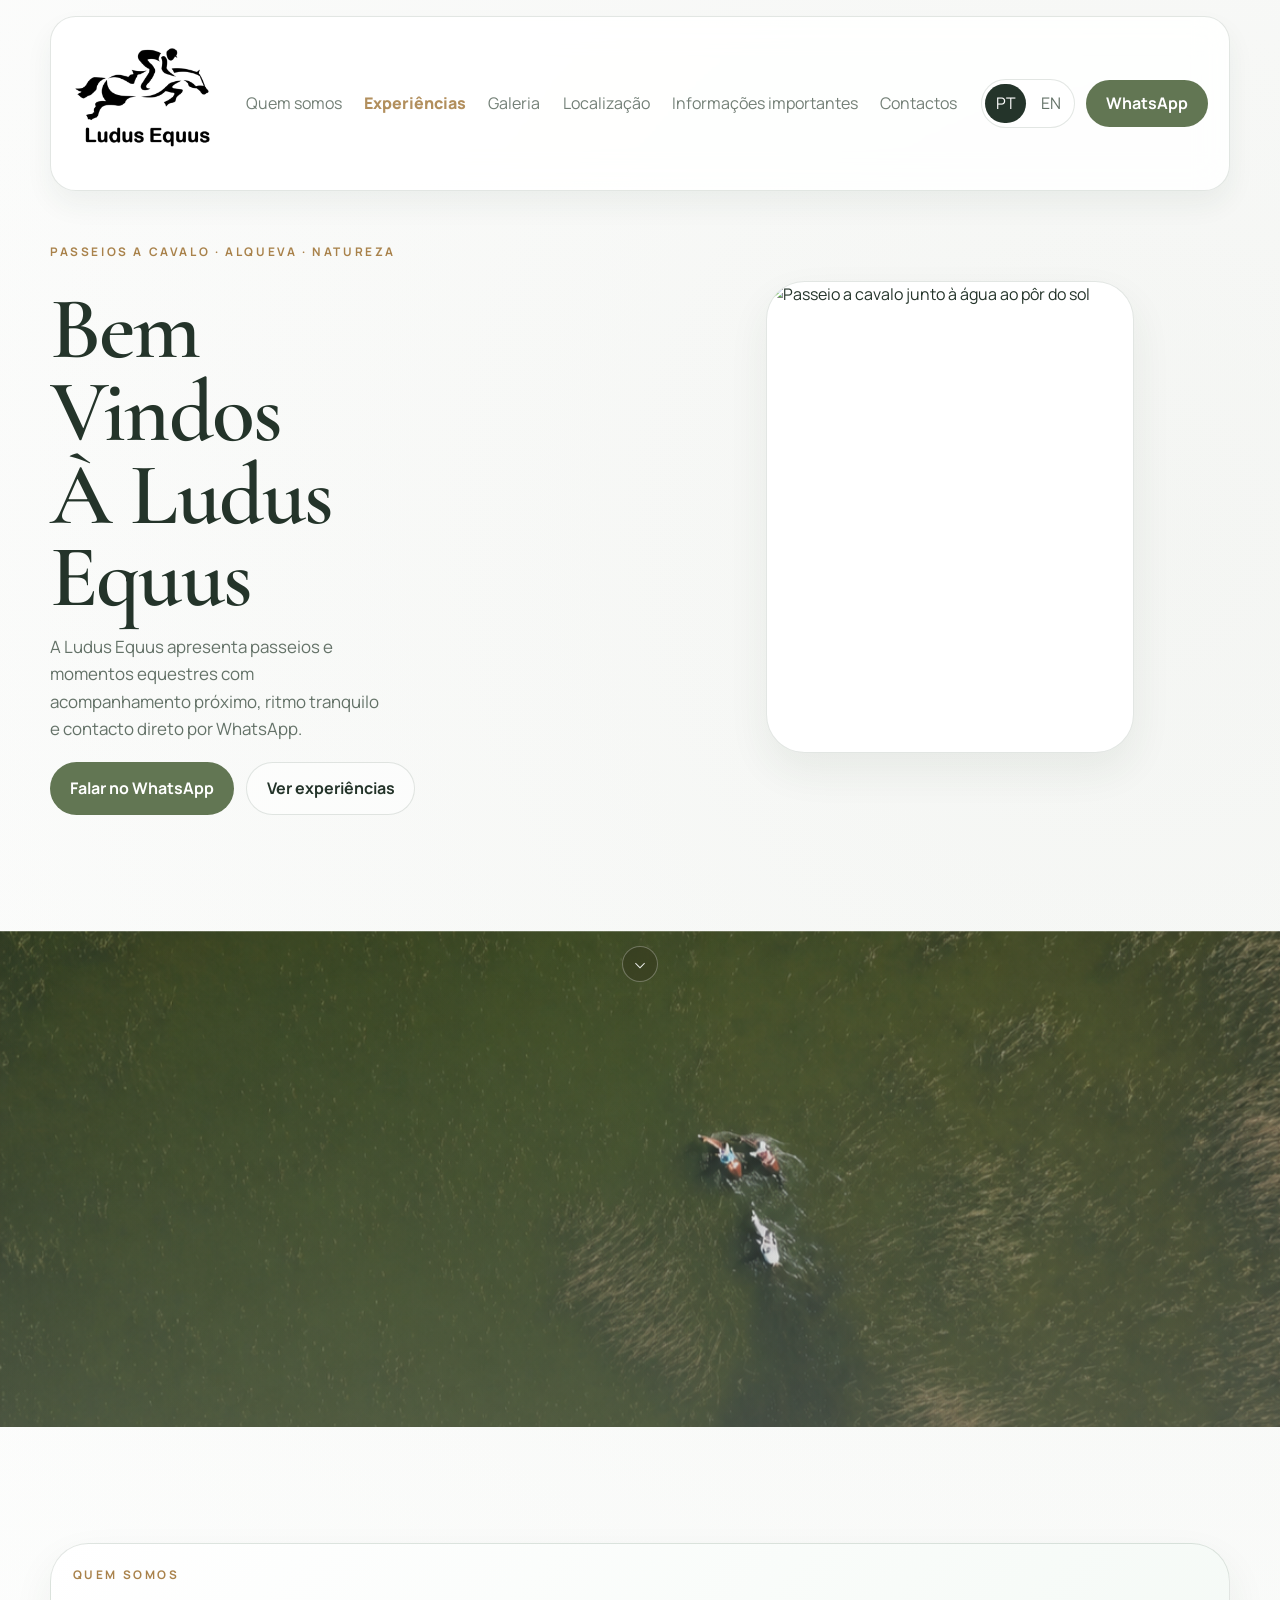
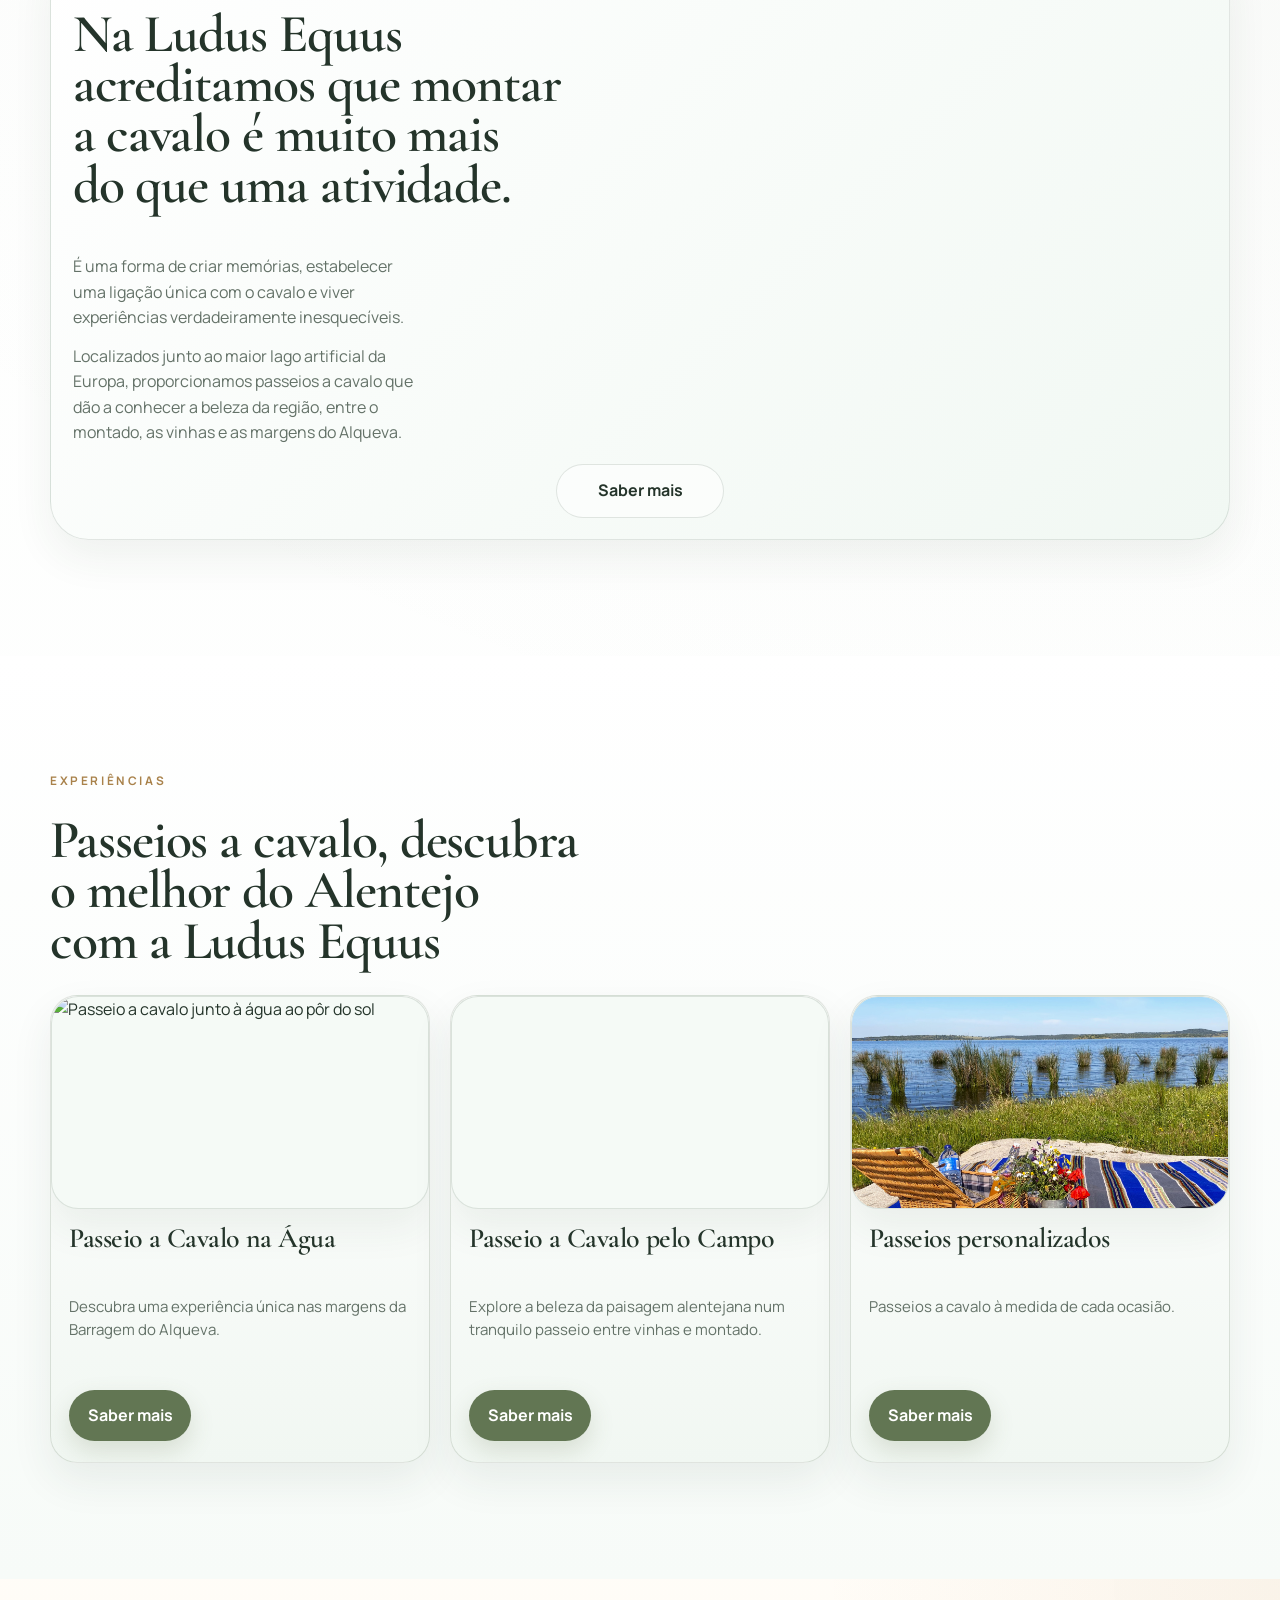
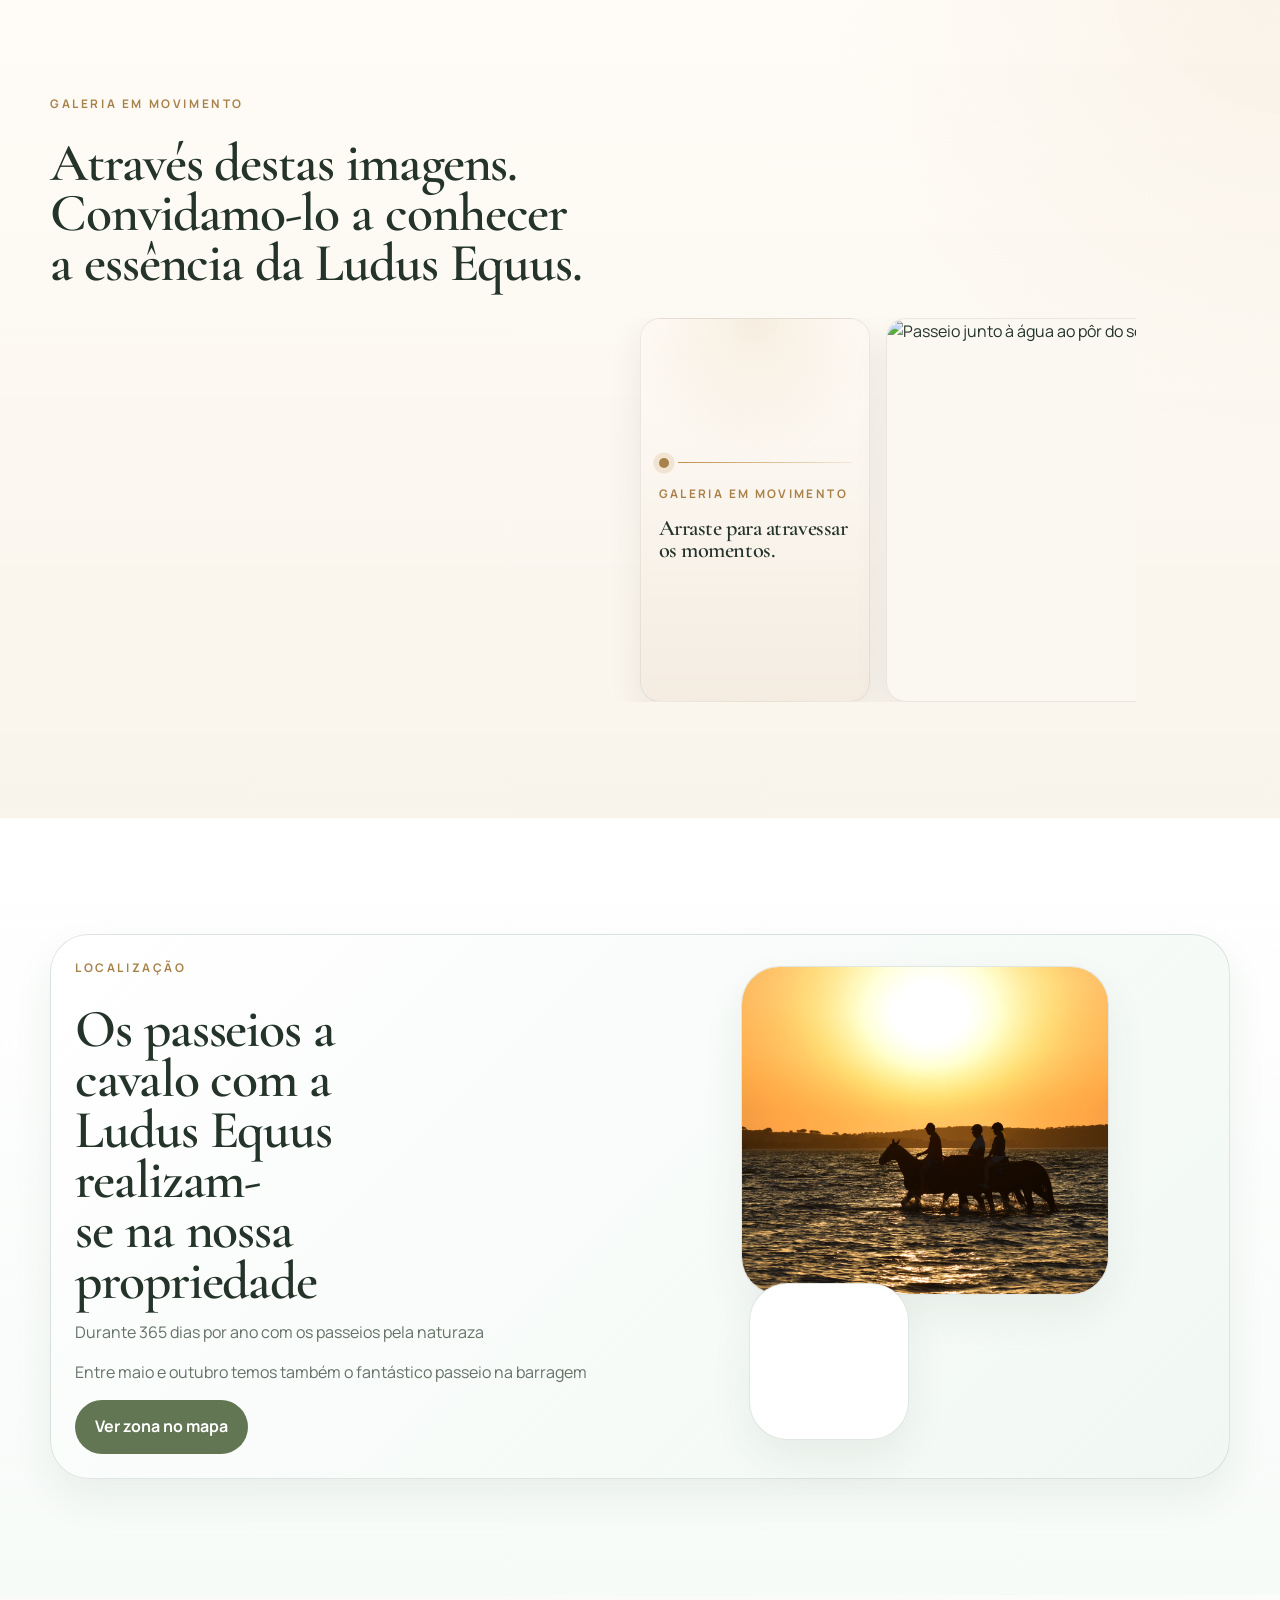
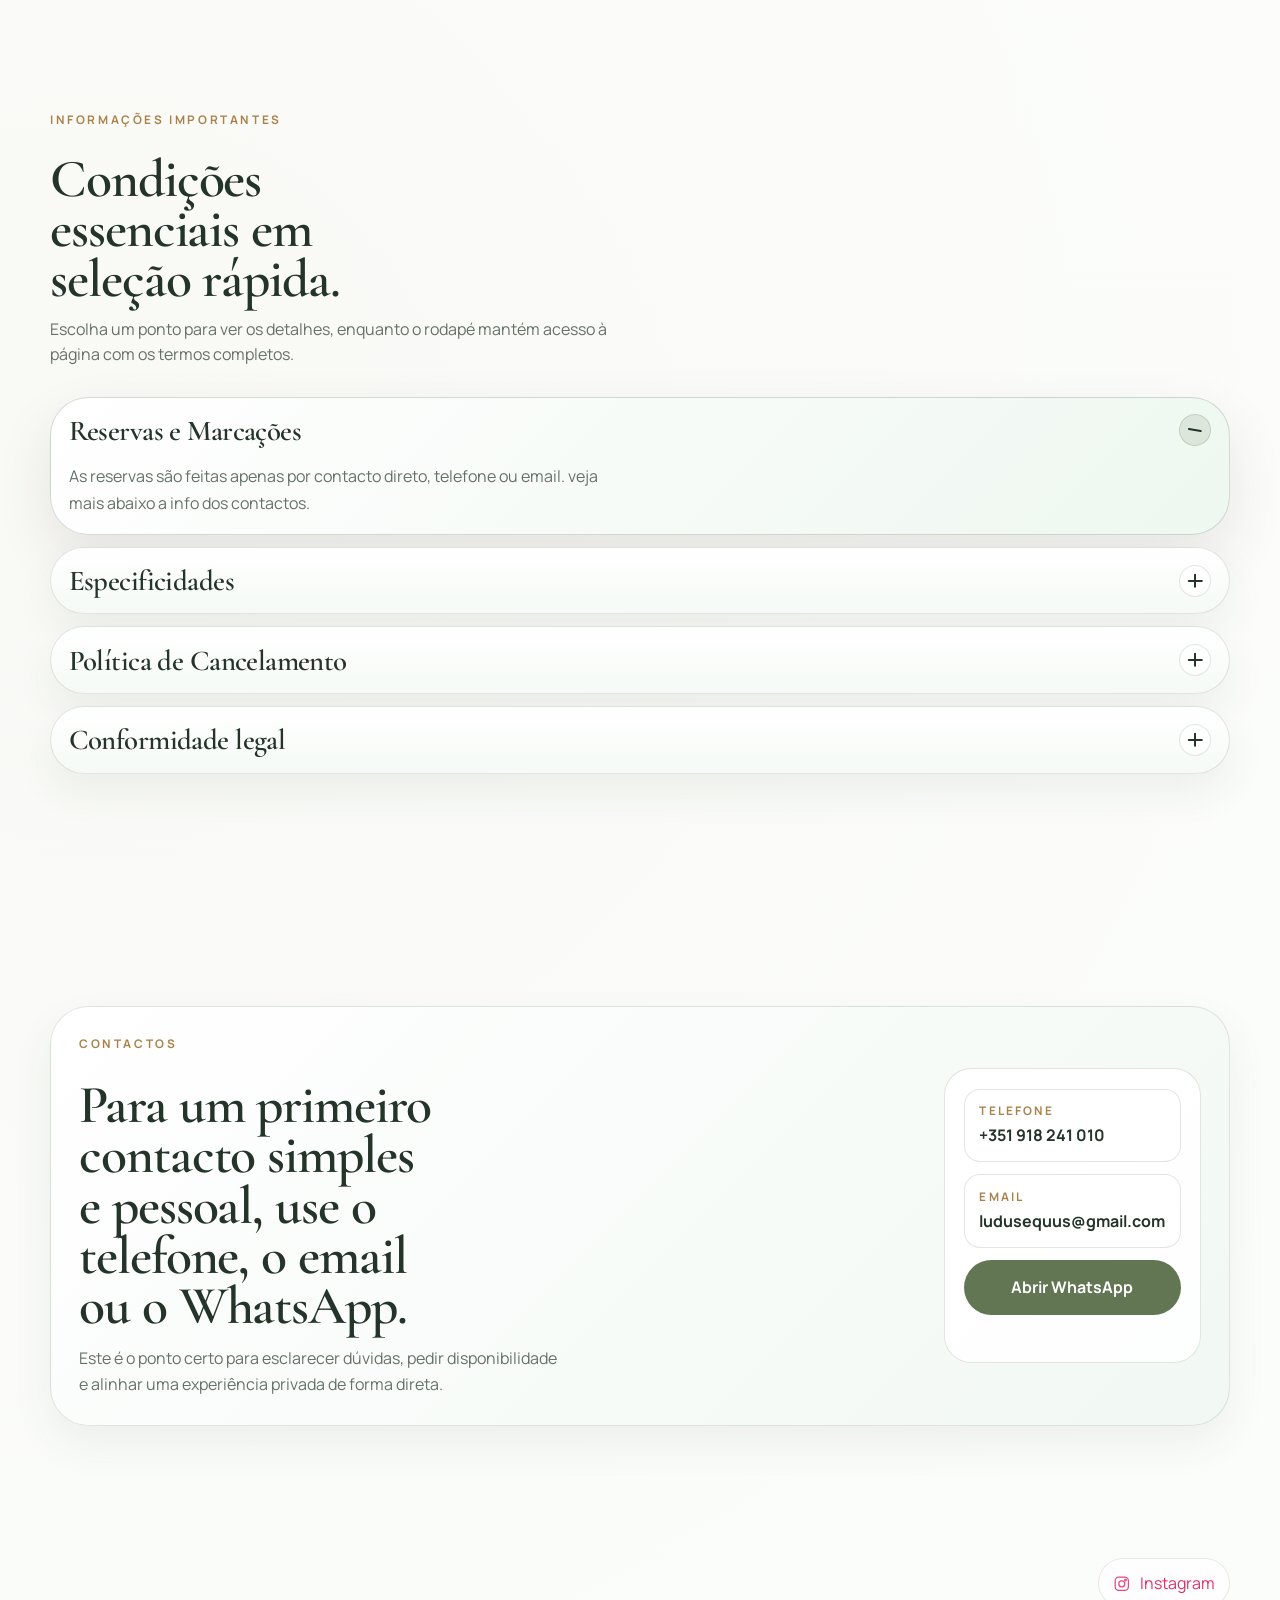
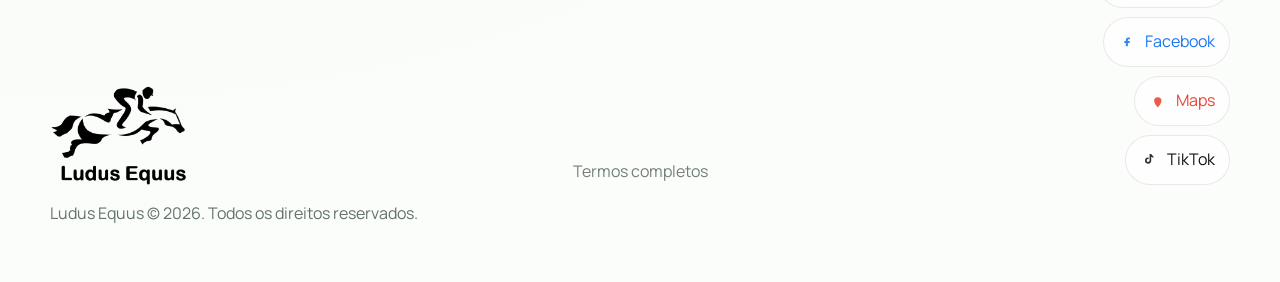
==== commit cd1e0d11: "Final Without Review" ====
--- a/index.html
+++ b/index.html
@@ -147,7 +147,7 @@
 
     <!-- Scenic break -->
     <section
-      class="scenic-break scenic-break-desktop"
+      class="scenic-break scenic-break-desktop reveal"
       aria-label="Passeio a cavalo junto à água ao pôr do sol"
     >
       <div class="scenic-scroll-cue" aria-hidden="true">
@@ -238,7 +238,7 @@
     </div>
 
     <section
-      class="scenic-break scenic-break-mobile"
+      class="scenic-break scenic-break-mobile reveal"
       aria-label="Passeio a cavalo junto à água ao pôr do sol"
     >
       <div class="scenic-scroll-cue" aria-hidden="true">
@@ -247,51 +247,326 @@
     </section>
 
     <!-- Experiences -->
-    <section class="section section-soft" id="experiences">
+    <section class="section section-soft experiences-section" id="experiences" data-experiences-root>
       <div class="container">
         <div class="section-head section-head-wide reveal">
           <p class="eyebrow" data-i18n="expEyebrow">Experiências</p>
           <h2 data-i18n="expTitle">
             Passeios a cavalo, descubra o melhor do Alentejo com a Ludus Equus
           </h2>
-          
-        </div>
-
-        <div class="experiences-grid reveal">
-          <article class="info-card experience-card">
-            <figure class="image-card experience-image">
-              <img src="./imagens/Barragem_square.jpeg" alt="Passeio a cavalo junto à água ao pôr do sol" width="1200" height="1200" loading="lazy" decoding="async">
-            </figure>
-            <div class="experience-copy">
-              <h3 data-i18n="rideMainTitle">Passeio a Cavalo na Água</h3>
-              <p data-i18n="rideMainText">Descubra uma experiência única nas margens da Barragem do Alqueva, Neste passeio, terá a oportunidade de andar e nadar a cavalo, desfrutando de momentos mágicos em plena natureza. Para terminar, delicie-se com um agradével Pic-Nic, ideal para relaxar e saborear os produtos da região enquanto aprecia o magnífico pôr do sol sobre o Alqueva, um cenário verdadeiramente memorável.</p>
+        </div>
+
+        <div
+          class="carousel-indicator"
+          data-carousel-indicator
+          role="group"
+          aria-label="Posição da experiência"
+          data-i18n-attr="aria-label:experiencePositionLabel"
+        >
+          <button
+            class="carousel-dot"
+            type="button"
+            data-carousel-dot="0"
+            aria-label="Mostrar experiência 1"
+            data-i18n-attr="aria-label:experienceShow1"
+            aria-current="true"
+          ></button>
+          <button
+            class="carousel-dot"
+            type="button"
+            data-carousel-dot="1"
+            aria-label="Mostrar experiência 2"
+            data-i18n-attr="aria-label:experienceShow2"
+            aria-current="false"
+          ></button>
+          <button
+            class="carousel-dot"
+            type="button"
+            data-carousel-dot="2"
+            aria-label="Mostrar experiência 3"
+            data-i18n-attr="aria-label:experienceShow3"
+            aria-current="false"
+          ></button>
+        </div>
+
+        <div class="experiences-grid reveal" data-experience-grid>
+          <article class="info-card experience-card" data-experience-card>
+            <button
+              class="experience-close"
+              type="button"
+              data-card-close
+              aria-label="Fechar"
+              data-i18n-attr="aria-label:experienceClose"
+              aria-hidden="true"
+              tabindex="-1"
+            >
+              ×
+            </button>
+            <div class="experience-gallery" data-card-gallery>
+              <figure class="image-card experience-image">
+                <img
+                  src="./imagens/Barragem1.jpeg"
+                  alt="Passeio a cavalo junto à água ao pôr do sol"
+                  data-i18n-attr="alt:rideMainImageAlt"
+                  width="1600"
+                  height="900"
+                  loading="lazy"
+                  decoding="async"
+                >
+              </figure>
+              <div
+                class="experience-thumbnails"
+                data-thumbnails
+                aria-label="Galeria da experiência"
+                data-i18n-attr="aria-label:experienceGalleryLabel"
+              ></div>
+            </div>
+            <div class="experience-content">
+              <div class="experience-copy">
+                <h3 id="experience-main-title" data-card-title data-i18n="rideMainTitle">Passeio a Cavalo na Água</h3>
+                <p class="experience-summary" data-i18n="rideMainSummary">
+                  Descubra uma experiência única nas margens da Barragem do Alqueva.
+                </p>
+                <div
+                  class="experience-meta"
+                  aria-label="Informação da experiência"
+                  data-i18n-attr="aria-label:experienceMetaLabel"
+                >
+                  <span class="experience-meta-item">
+                    <strong data-i18n="rideMainAvailability">Maio a outubro</strong>
+                    <small data-i18n="experienceAvailabilityLabel">Disponibilidade</small>
+                  </span>
+                  <span class="experience-meta-item">
+                    <strong data-i18n="rideMainIncludes">Piquenique incluído</strong>
+                    <small data-i18n="experienceIncludesLabel">Inclui</small>
+                  </span>
+                  <span class="experience-meta-item">
+                    <strong data-i18n="rideMainLocation">Em redor do Alqueva</strong>
+                    <small data-i18n="experiencePlaceLabel">Local</small>
+                  </span>
+                  <span class="experience-meta-item">
+                    <strong data-i18n="rideMainDurationRange">Cerca de 2h - 3h</strong>
+                    <small data-i18n="experienceDurationLabel">Duração</small>
+                  </span>
+                </div>
+                <button
+                  class="experience-trigger"
+                  type="button"
+                  data-card-open
+                  data-i18n="experienceLearnMore"
+                  aria-haspopup="dialog"
+                  aria-expanded="false"
+                  aria-controls="experience-main-details"
+                >
+                  Saber mais
+                </button>
+              </div>
+              <div id="experience-main-details" class="experience-details" data-card-details aria-hidden="true">
+                <p data-i18n="rideMainDetails">
+                  Neste passeio, terá a oportunidade de andar e nadar a cavalo, desfrutando de momentos mágicos em plena natureza. Para terminar, delicie-se com um agradável Pic-Nic, ideal para relaxar e saborear os produtos da região enquanto aprecia o magnífico pôr do sol sobre o Alqueva, um cenário verdadeiramente memorável.
+                </p>
+                <div class="experience-actions">
+                  <span class="experience-price">
+                    <small data-i18n="experiencePricingLabel">Preço esperado</small>
+                    <strong data-i18n="experiencePricingRequest">Disponível mediante pedido</strong>
+                  </span>
+                  <a
+                    class="experience-booking"
+                    href="https://wa.me/+351918241010"
+                    target="_blank"
+                    rel="noopener noreferrer"
+                    data-i18n="experienceBook"
+                  >
+                    Reservar este passeio
+                  </a>
+                </div>
+              </div>
             </div>
           </article>
 
-          <article class="info-card experience-card">
-            <figure class="image-card experience-image">
-              <img src="./imagens/passeio1_square.JPG" alt="Passeio a cavalo no campo" width="1200" height="1200" loading="lazy" decoding="async">
-            </figure>
-            <div class="experience-copy">
-              <h3 data-i18n="rideFieldsTitle">Passeio a Cavalo pelo Campo</h3>
-              <p data-i18n="rideFieldsText">Explore a beleza da paisagem alentejana num tranquilo passeio a cavalo entre vinhas e montado. Desfrute da serenidade da natureza, da vista deslumbrante e da autenticidade do Alentejo, numa experiência perfeita para relaxar e criar memórias inesquecíveis.</p>
+          <article class="info-card experience-card" data-experience-card>
+            <button
+              class="experience-close"
+              type="button"
+              data-card-close
+              aria-label="Fechar"
+              data-i18n-attr="aria-label:experienceClose"
+              aria-hidden="true"
+              tabindex="-1"
+            >
+              ×
+            </button>
+            <div class="experience-gallery" data-card-gallery>
+              <figure class="image-card experience-image">
+                <img
+                  src="./imagens/passeio1.JPG"
+                  alt="Passeio a cavalo no campo"
+                  data-i18n-attr="alt:rideFieldsImageAlt"
+                  width="1600"
+                  height="900"
+                  loading="lazy"
+                  decoding="async"
+                >
+              </figure>
+              <div
+                class="experience-thumbnails"
+                data-thumbnails
+                aria-label="Galeria da experiência"
+                data-i18n-attr="aria-label:experienceGalleryLabel"
+              ></div>
+            </div>
+            <div class="experience-content">
+              <div class="experience-copy">
+                <h3 id="experience-fields-title" data-card-title data-i18n="rideFieldsTitle">Passeio a Cavalo pelo Campo</h3>
+                <p class="experience-summary" data-i18n="rideFieldsSummary">
+                  Explore a beleza da paisagem alentejana num tranquilo passeio entre vinhas e montado.
+                </p>
+                <div
+                  class="experience-meta"
+                  aria-label="Informação da experiência"
+                  data-i18n-attr="aria-label:experienceMetaLabel"
+                >
+                  <span class="experience-meta-item">
+                    <strong data-i18n="rideFieldsAvailability">Todo o ano</strong>
+                    <small data-i18n="experienceAvailabilityLabel">Disponibilidade</small>
+                  </span>
+                  <span class="experience-meta-item">
+                    <strong data-i18n="rideFieldsIncludes">Passeio guiado</strong>
+                    <small data-i18n="experienceIncludesLabel">Inclui</small>
+                  </span>
+                  <span class="experience-meta-item">
+                    <strong data-i18n="rideFieldsLocation">Quinta privada</strong>
+                    <small data-i18n="experiencePlaceLabel">Local</small>
+                  </span>
+                  <span class="experience-meta-item">
+                    <strong data-i18n="rideFieldsDurationRange">2h a 3h</strong>
+                    <small data-i18n="experienceDurationLabel">Duração</small>
+                  </span>
+                </div>
+                <button
+                  class="experience-trigger"
+                  type="button"
+                  data-card-open
+                  data-i18n="experienceLearnMore"
+                  aria-haspopup="dialog"
+                  aria-expanded="false"
+                  aria-controls="experience-fields-details"
+                >
+                  Saber mais
+                </button>
+              </div>
+              <div id="experience-fields-details" class="experience-details" data-card-details aria-hidden="true">
+                <p data-i18n="rideFieldsDetails">
+                  Desfrute da serenidade da natureza, da vista deslumbrante e da autenticidade do Alentejo, numa experiência perfeita para relaxar e criar memórias inesquecíveis.
+                </p>
+                <div class="experience-actions">
+                  <span class="experience-price">
+                    <small data-i18n="experiencePricingLabel">Preço esperado</small>
+                    <strong data-i18n="experiencePricingRequest">Disponível mediante pedido</strong>
+                  </span>
+                  <a
+                    class="experience-booking"
+                    href="https://wa.me/+351918241010"
+                    target="_blank"
+                    rel="noopener noreferrer"
+                    data-i18n="experienceBook"
+                  >
+                    Reservar este passeio
+                  </a>
+                </div>
+              </div>
             </div>
           </article>
 
-          <article class="info-card experience-card">
-            <figure class="image-card experience-image">
-              <img src="./imagens/pirquenique3.png" alt="Piquenique junto à água com manta e cesta" width="1200" height="1200" loading="lazy" decoding="async">
-            </figure>
-            <div class="experience-copy">
-              <h3 data-i18n="rideCustomTitle">Passeios personalizados</h3>
-              <p data-i18n="rideCustomText">Na Ludus Equus criamos passeios a cavalo à medida de cada ocasião. Seja para um team building, um pedido de casamento, uma despedida de solteiro(a), uma sessão fotográfica ou qualquer momento especial, desenvolvemos experiências personalizadas que combinam a beleza da paisagem alentejana com a autenticidade do mundo equestre. Partilhe connosco a sua ideia e transformaremos a sua ocasião numa experiência única e inesquecível.</p>
+          <article class="info-card experience-card" data-experience-card>
+            <button
+              class="experience-close"
+              type="button"
+              data-card-close
+              aria-label="Fechar"
+              data-i18n-attr="aria-label:experienceClose"
+              aria-hidden="true"
+              tabindex="-1"
+            >
+              ×
+            </button>
+            <div class="experience-gallery" data-card-gallery>
+              <figure class="image-card experience-image">
+                <img
+                  src="./imagens/Piquenique.jpeg"
+                  alt="Piquenique junto à água com manta e cesta"
+                  data-i18n-attr="alt:rideCustomImageAlt"
+                  width="1600"
+                  height="900"
+                  loading="lazy"
+                  decoding="async"
+                >
+              </figure>
+            </div>
+            <div class="experience-content">
+              <div class="experience-copy">
+                <h3 id="experience-custom-title" data-card-title data-i18n="rideCustomTitle">Passeios personalizados</h3>
+                <p class="experience-summary" data-i18n="rideCustomSummary">
+                  Passeios a cavalo à medida de cada ocasião.
+                </p>
+                <div
+                  class="experience-meta"
+                  aria-label="Informação da experiência"
+                  data-i18n-attr="aria-label:experienceMetaLabel"
+                >
+                  <span class="experience-meta-item experience-meta-item-wide">
+                    <strong data-i18n="rideCustomMetaMessage">Tudo é possível. Contacte-nos e partilhe as suas ideias.</strong>
+                  </span>
+                  <span class="experience-meta-item experience-meta-item-wide">
+                    <strong class="experience-meta-emphasis" data-i18n="rideCustomGroupNote">Ideal para grupos grandes</strong>
+                  </span>
+                </div>
+                <button
+                  class="experience-trigger"
+                  type="button"
+                  data-card-open
+                  data-i18n="experienceLearnMore"
+                  aria-haspopup="dialog"
+                  aria-expanded="false"
+                  aria-controls="experience-custom-details"
+                >
+                  Saber mais
+                </button>
+              </div>
+              <div id="experience-custom-details" class="experience-details" data-card-details aria-hidden="true">
+                <p data-i18n="rideCustomDetails">
+                  Seja para um team building, um pedido de casamento, uma despedida de solteiro(a), uma sessão fotográfica ou qualquer momento especial, desenvolvemos experiências personalizadas que combinam a beleza da paisagem alentejana com a autenticidade do mundo equestre.
+                </p>
+                <div class="experience-actions">
+                  <span class="experience-price">
+                    <small data-i18n="experiencePricingLabel">Preço esperado</small>
+                    <strong data-i18n="experiencePricingRequest">Disponível mediante pedido</strong>
+                  </span>
+                  <a
+                    class="experience-booking"
+                    href="https://wa.me/+351918241010"
+                    target="_blank"
+                    rel="noopener noreferrer"
+                    data-i18n="experienceBook"
+                  >
+                    Reservar este passeio
+                  </a>
+                </div>
+              </div>
             </div>
           </article>
         </div>
 
-        <p class="experience-footer-note" data-i18n="rideBookingNote">
-          Disponibilidade e detalhes são alinhados diretamente por WhatsApp.
+        <div class="carousel-edge-hint" data-carousel-edge-hint aria-hidden="true"></div>
+        <p class="carousel-hint">
+          <span class="carousel-hint-line" aria-hidden="true"></span>
+          <span data-i18n="experienceSwipeHint">Deslize para explorar</span>
+          <span class="carousel-hint-line" aria-hidden="true"></span>
         </p>
+
+        <div class="card-dimmer" data-card-dimmer hidden aria-hidden="true"></div>
+        <div class="card-modal-layer" data-card-modal-layer aria-hidden="true"></div>
+
       </div>
     </section>
 
@@ -301,7 +576,7 @@
         <div class="section-head gallery-head reveal">
           <p class="eyebrow" data-i18n="galleryFeatureEyebrow">Galeria em movimento</p>
           <h2 data-i18n="galleryFeatureTitle">
-            Através destas imagens. Convidamo-lo a conhecer a essência da Ludus Equus, a harmonia entre a natureza, os cavalos e as experiências autênticas que tornam cada momento especial...
+            Através destas imagens. Convidamo-lo a essência da Ludus Equus <!--, a harmonia entre a natureza, os cavalos e as experiências autênticas que tornam cada momento especial...-->
           </h2>
         </div>
 
@@ -381,7 +656,7 @@
               <article class="gallery-strip-card gallery-strip-text-card">
                 <p class="gallery-strip-kicker" data-i18n="galleryStripKicker4">Desporto</p>
                 <h3 data-i18n="galleryStripTitle4">Energia, técnica e movimento.</h3>
-                <p data-i18n="galleryStripText4">Um bloco para separar a leitura das imagens mais dinâmicas do percurso.</p>
+                <p data-i18n="galleryStripText4">Desfrute da nossa componente desportiva.</p>
               </article>
 
               <figure class="gallery-strip-card">
@@ -422,7 +697,7 @@
           <div class="location-actions">
             <a
               class="btn btn-primary"
-              href="https://www.google.com/maps/search/Alqueva"
+              href="https://maps.app.goo.gl/vcqVNafJ2v9DB6XEA"
               target="_blank"
               rel="noopener noreferrer"
               data-i18n="locationButton"
@@ -582,7 +857,7 @@
   </main>
 
   <!-- Footer -->
-  <footer class="site-footer">
+  <footer class="site-footer reveal">
     <div class="container footer-grid">
       <div class="footer-brand">
         <img
@@ -631,7 +906,7 @@
         </a>
         <a
           class="footer-social-link footer-social-maps"
-          href="https://maps.app.goo.gl/T2FvivDZhSjyVxCJ9"
+          href="https://maps.app.goo.gl/vcqVNafJ2v9DB6XEA"
           target="_blank"
           rel="noopener noreferrer"
           aria-label="Abrir localização no Google Maps"
@@ -642,6 +917,18 @@
           </svg>
           <span>Maps</span>
         </a>
+        <a
+          class="footer-social-link footer-social-tiktok"
+          href="https://www.tiktok.com/@ludusequus?is_from_webapp=1&sender_device=pc"
+          target="_blank"
+          rel="noopener noreferrer"
+          aria-label="TikTok Ludus Equus"
+        >
+          <svg class="footer-social-icon footer-social-icon-tiktok" viewBox="0 0 24 24" aria-hidden="true" focusable="false">
+            <path d="M15.5 4.2c.4 1.5 1.3 2.4 2.8 2.8v2.2c-1.1-.1-2.1-.5-3-1.2v5.1a4.2 4.2 0 1 1-3.6-4.1v2.2a2 2 0 1 0 1.4 1.9V4.2h2.4Z"></path>
+          </svg>
+          <span>TikTok</span>
+        </a>
       </div>
     </div>
   </footer>
--- a/styles.css
+++ b/styles.css
@@ -12,10 +12,10 @@
   --space-6: 1.5rem;
   --space-8: 2rem;
 
-  --color-bg: #faf6ef;
-  --color-bg-strong: #f1e8dc;
-  --color-surface: rgba(255, 252, 247, 0.88);
-  --color-surface-strong: #fcf8f1;
+  --color-bg: #ffffff;
+  --color-bg-strong: #f5faf7;
+  --color-surface: #ffffff;
+  --color-surface-strong: #f8fbf8;
   --color-text: #30271f;
   --color-text-muted: #6f6255;
   --color-line: rgba(48, 39, 31, 0.1);
@@ -52,6 +52,7 @@
 html {
   scroll-behavior: smooth;
   overscroll-behavior-y: none;
+  overflow-x: clip;
 }
 
 body {
@@ -62,13 +63,15 @@
   line-height: 1.6;
   color: var(--color-text);
   background:
-    radial-gradient(circle at top right, rgba(190, 138, 66, 0.14), transparent 28%),
-    linear-gradient(180deg, #fcf8f2 0%, #f9f4eb 48%, #f3ece2 100%);
+    radial-gradient(circle at 88% 8%, rgba(93, 111, 68, 0.08), transparent 30%),
+    radial-gradient(circle at 8% 78%, rgba(190, 138, 66, 0.045), transparent 28%),
+    linear-gradient(180deg, #ffffff 0%, #fbfdfb 100%);
+  overflow-x: clip;
   overscroll-behavior-y: none;
 }
 
 body.menu-open {
-  overflow: hidden;
+  overflow: clip;
 }
 
 body.modal-open {
@@ -125,7 +128,7 @@
 }
 
 .section-soft {
-  background: linear-gradient(180deg, rgba(255, 252, 247, 0.72), rgba(249, 244, 236, 0.92));
+  background: linear-gradient(180deg, rgba(255, 255, 255, 0.96), rgba(249, 252, 249, 0.98));
 }
 
 .scenic-break {
@@ -225,14 +228,38 @@
   }
 
   .scenic-break {
-    min-height: clamp(14rem, 52vw, 20rem);
+    min-height: clamp(16rem, 58vw, 23rem);
     background-position: center 42%;
+    background-size: cover;
+    background-attachment: scroll;
   }
 
   .scenic-scroll-cue {
     top: 0.8rem;
     width: 2rem;
     height: 2rem;
+  }
+
+  .scenic-break-mobile .scenic-scroll-cue {
+    display: none;
+  }
+}
+
+@media (min-width: 760px) and (max-width: 979px) {
+  /* Tablet follows the mobile section order: the scenic image comes after Who. */
+  .scenic-break-desktop {
+    display: none;
+  }
+
+  .scenic-break-mobile {
+    display: block;
+  }
+
+  .scenic-break {
+    min-height: clamp(18rem, 38vw, 28rem);
+    background-position: center 40%;
+    background-size: cover;
+    background-attachment: scroll;
   }
 
   .scenic-break-mobile .scenic-scroll-cue {
@@ -377,6 +404,22 @@
   flex: 0 0 auto;
 }
 
+.header-actions .desktop-cta,
+.header-actions .desktop-lang,
+.header-actions .menu-toggle {
+  min-height: var(--header-control-h, 2.9rem);
+}
+
+.header-actions .desktop-cta,
+.header-actions .desktop-lang {
+  display: inline-flex;
+  align-items: center;
+  justify-content: center;
+  box-sizing: border-box;
+  line-height: 1;
+  white-space: nowrap;
+}
+
 /* Language switch */
 .lang-switch {
   display: inline-flex;
@@ -386,6 +429,7 @@
   border: 1px solid var(--color-line);
   border-radius: 999px;
   background: rgba(255, 255, 255, 0.6);
+  min-height: var(--header-control-h, 2.9rem);
 }
 
 .lang-btn {
@@ -393,6 +437,7 @@
   border: 0;
   border-radius: 999px;
   padding: 0.44rem 0.65rem;
+  min-height: calc(var(--header-control-h, 2.9rem) - 0.44rem);
   background: transparent;
   color: var(--color-text-muted);
   transition: transform var(--transition-fast), opacity var(--transition-fast);
@@ -467,11 +512,6 @@
 .footer-grid {
   display: grid;
   gap: 1.25rem;
-}
-
-.experiences-grid {
-  display: grid;
-  gap: 1.15rem;
 }
 
 .hero-copy {
@@ -525,6 +565,7 @@
 
 .hero-card,
 .image-card {
+  margin: 0;
   overflow: hidden;
   border-radius: var(--radius-xl);
   background: var(--color-surface);
@@ -734,43 +775,6 @@
 .stats-card {
   display: grid;
   gap: 0.15rem;
-}
-
-.experience-card {
-  display: grid;
-  gap: 0.9rem;
-  padding: 1.05rem;
-  align-content: start;
-  min-height: 100%;
-  background:
-    linear-gradient(180deg, rgba(255, 253, 249, 0.98), rgba(246, 240, 231, 0.94));
-  border-color: rgba(48, 39, 31, 0.16);
-  overflow: hidden;
-  transition:
-    transform var(--transition-base),
-    opacity var(--transition-base),
-    box-shadow var(--transition-base),
-    border-color var(--transition-base),
-    background-color var(--transition-base);
-}
-
-.experience-card:hover {
-  border-color: rgba(48, 39, 31, 0.22);
-  box-shadow: 0 26px 58px rgba(48, 39, 31, 0.12);
-}
-
-.experience-card .experience-image {
-  overflow: hidden;
-}
-
-.experience-card .experience-image img {
-  object-position: center 42%;
-  transition: transform var(--transition-slow);
-  transform: scale(1);
-}
-
-.experience-card:hover .experience-image img {
-  transform: scale(1.03);
 }
 
 @media (hover: hover) and (pointer: fine) {
@@ -791,49 +795,9 @@
   .stats-card:hover,
   .cta-panel:hover,
   .legal-card:hover,
-  .terms-aside:hover,
-  .experience-card:hover {
+  .terms-aside:hover {
     transform: translateY(var(--motion-lift));
   }
-}
-
-.experience-copy {
-  display: grid;
-  gap: 0.45rem;
-  max-width: 24rem;
-}
-
-.experience-note {
-  color: var(--color-text);
-  font-weight: 700;
-}
-
-.experience-footer-note {
-  margin-top: 0.95rem;
-  font-size: 0.95rem;
-  font-weight: 700;
-  color: var(--color-text);
-}
-
-.experience-image {
-  aspect-ratio: 4 / 5;
-  min-height: 18rem;
-  padding: 0.35rem;
-  border-radius: 1.2rem;
-}
-
-.experience-card h3 {
-  font-size: clamp(1.45rem, 1.15rem + 1vw, 1.95rem);
-  line-height: 0.98;
-}
-
-.experience-card p {
-  font-size: 0.97rem;
-  line-height: 1.55;
-}
-
-.experience-card .experience-note {
-  font-size: 0.92rem;
 }
 
 .stats-kicker,
@@ -1302,6 +1266,10 @@
   color: #ea4335;
 }
 
+.footer-social-tiktok {
+  color: #111111;
+}
+
 .footer-social-link:hover {
   transform: translateY(var(--motion-lift));
   background: rgba(255, 255, 255, 0.8);
@@ -1328,7 +1296,8 @@
 }
 
 .footer-social-icon-facebook,
-.footer-social-icon-maps {
+.footer-social-icon-maps,
+.footer-social-icon-tiktok {
   fill: currentColor;
   stroke: none;
 }
@@ -1354,6 +1323,63 @@
   transform: none;
 }
 
+/* Hero copy enters as a quiet sequence instead of appearing as one block. */
+.hero .hero-copy > * {
+  opacity: 0;
+  transform: translateY(1rem);
+  animation: hero-luxury-reveal 900ms var(--ease-premium) both;
+}
+
+.hero .hero-copy > .hero-brand-mobile,
+.hero .hero-copy > .eyebrow {
+  animation-delay: 80ms;
+}
+
+.hero .hero-copy > h1 {
+  animation-delay: 240ms;
+}
+
+.hero .hero-copy > .hero-text {
+  animation-delay: 420ms;
+}
+
+.hero .hero-copy > .hero-actions {
+  animation-delay: 620ms;
+}
+
+@keyframes hero-luxury-reveal {
+  from {
+    opacity: 0;
+    transform: translateY(1rem);
+  }
+
+  to {
+    opacity: 1;
+    transform: translateY(0);
+  }
+}
+
+/* The desktop hero image follows the copy as the final visual reveal. */
+@media (min-width: 980px) {
+  .hero .hero-visual {
+    opacity: 0;
+    transform: translateY(1.2rem) scale(0.985);
+    animation: hero-visual-reveal 1100ms var(--ease-premium) 320ms both;
+  }
+}
+
+@keyframes hero-visual-reveal {
+  from {
+    opacity: 0;
+    transform: translateY(1.2rem) scale(0.985);
+  }
+
+  to {
+    opacity: 1;
+    transform: translateY(0) scale(1);
+  }
+}
+
 .who-reveal {
   --who-delay: 0ms;
   transform: translateY(8px);
@@ -1374,6 +1400,125 @@
 
 .story-side .who-reveal:nth-child(3) {
   --who-delay: 310ms;
+}
+
+/* Who section copy reveals in small, deliberate steps. */
+#who .section-head > *,
+#who .story-copy > * {
+  opacity: 0;
+  transform: translateY(1rem);
+  transition: opacity 760ms var(--ease-premium), transform 760ms var(--ease-premium);
+}
+
+#who .section-head.is-visible > .eyebrow {
+  opacity: 1;
+  transform: translateY(0);
+  transition-delay: 80ms;
+}
+
+#who .section-head.is-visible > h2 {
+  opacity: 1;
+  transform: translateY(0);
+  transition-delay: 240ms;
+}
+
+#who .story-copy.is-visible > p:nth-of-type(1) {
+  opacity: 1;
+  transform: translateY(0);
+  transition-delay: 420ms;
+}
+
+#who .story-copy.is-visible > p:nth-of-type(2) {
+  opacity: 1;
+  transform: translateY(0);
+  transition-delay: 560ms;
+}
+
+#who .story-copy.is-visible > .story-actions {
+  opacity: 1;
+  transform: translateY(0);
+  transition-delay: 700ms;
+}
+
+/* Shared section reveals: stagger static content without touching interactive transforms. */
+.section-head.reveal > *,
+.location-panel.reveal > .location-copy > *,
+.location-panel.reveal > .location-visual,
+.cta-panel.reveal > .cta-copy > *,
+.cta-panel.reveal > .cta-action,
+.terms-accordion.reveal > details,
+.terms-aside.reveal > *,
+.site-footer.reveal > .footer-grid > * {
+  opacity: 0;
+  transform: translateY(0.9rem);
+  transition: opacity 760ms var(--ease-premium), transform 760ms var(--ease-premium);
+}
+
+.section-head.reveal.is-visible > *,
+.location-panel.reveal.is-visible > .location-copy > *,
+.location-panel.reveal.is-visible > .location-visual,
+.cta-panel.reveal.is-visible > .cta-copy > *,
+.cta-panel.reveal.is-visible > .cta-action,
+.terms-accordion.reveal.is-visible > details,
+.terms-aside.reveal.is-visible > *,
+.site-footer.reveal.is-visible > .footer-grid > * {
+  opacity: 1;
+  transform: translateY(0);
+}
+
+.section-head.reveal.is-visible > :nth-child(1),
+.location-panel.reveal.is-visible > .location-copy > :nth-child(1),
+.cta-panel.reveal.is-visible > .cta-copy > :nth-child(1),
+.terms-accordion.reveal.is-visible > details:nth-child(1),
+.terms-aside.reveal.is-visible > :nth-child(1),
+.site-footer.reveal.is-visible > .footer-grid > :nth-child(1) {
+  transition-delay: 80ms;
+}
+
+.section-head.reveal.is-visible > :nth-child(2),
+.location-panel.reveal.is-visible > .location-copy > :nth-child(2),
+.cta-panel.reveal.is-visible > .cta-copy > :nth-child(2),
+.terms-accordion.reveal.is-visible > details:nth-child(2),
+.terms-aside.reveal.is-visible > :nth-child(2),
+.site-footer.reveal.is-visible > .footer-grid > :nth-child(2) {
+  transition-delay: 220ms;
+}
+
+.section-head.reveal.is-visible > :nth-child(3),
+.location-panel.reveal.is-visible > .location-copy > :nth-child(3),
+.cta-panel.reveal.is-visible > .cta-copy > :nth-child(3),
+.terms-accordion.reveal.is-visible > details:nth-child(3),
+.terms-aside.reveal.is-visible > :nth-child(3),
+.site-footer.reveal.is-visible > .footer-grid > :nth-child(3) {
+  transition-delay: 360ms;
+}
+
+.location-panel.reveal.is-visible > .location-copy > :nth-child(4),
+.cta-panel.reveal.is-visible > .cta-copy > :nth-child(4),
+.terms-accordion.reveal.is-visible > details:nth-child(4),
+.terms-aside.reveal.is-visible > :nth-child(4),
+.site-footer.reveal.is-visible > .footer-grid > :nth-child(4) {
+  transition-delay: 500ms;
+}
+
+.location-panel.reveal.is-visible > .location-copy > :nth-child(5),
+.cta-panel.reveal.is-visible > .cta-copy > :nth-child(5),
+.terms-aside.reveal.is-visible > :nth-child(5),
+.site-footer.reveal.is-visible > .footer-grid > :nth-child(5) {
+  transition-delay: 640ms;
+}
+
+.terms-accordion.reveal.is-visible > details:nth-child(5) {
+  transition-delay: 640ms;
+}
+
+.terms-accordion.reveal.is-visible > details:nth-child(6) {
+  transition-delay: 780ms;
+}
+
+.location-panel.reveal.is-visible > .location-visual,
+.cta-panel.reveal.is-visible > .cta-action {
+  transition-delay: 360ms;
 }
 
 /* Responsive tweaks */
@@ -1558,6 +1703,10 @@
     gap: 0.45rem;
   }
 
+  .site-header {
+    --header-control-h: 2.9rem;
+  }
+
   .desktop-lang,
   .desktop-cta {
     display: inline-flex !important;
@@ -1565,24 +1714,23 @@
 
   .desktop-lang {
     padding: 0.2rem;
+    border-radius: 999px;
   }
 
   .desktop-lang .lang-btn {
     min-width: 2rem;
     padding: 0.32rem 0.5rem;
     font-size: 0.76rem;
+    line-height: 1;
   }
 
   .desktop-cta {
-    min-height: 2.45rem;
-    padding: 0.58rem 0.85rem;
+    padding: 0.58rem 1rem;
     font-size: 0.82rem;
+    border-radius: 999px;
   }
 
   .menu-toggle {
-    display: inline-flex;
-    align-items: center;
-    justify-content: center;
     width: 2.45rem;
     height: 2.45rem;
     padding: 0;
@@ -1597,6 +1745,8 @@
 
   .menu-toggle span {
     position: absolute;
+    inset: 0;
+    margin: auto;
     width: 1.05rem;
     height: 2px;
     border-radius: 999px;
@@ -1605,7 +1755,7 @@
   }
 
   .menu-toggle span:nth-child(1) {
-    transform: translateY(-0.32rem) rotate(0);
+    transform: translateY(-0.32rem);
   }
 
   .menu-toggle span:nth-child(2) {
@@ -1850,38 +2000,6 @@
     width: 100%;
   }
 
-  .experiences-grid {
-    grid-template-columns: 1fr;
-    gap: 1.1rem;
-  }
-
-  .experience-card {
-    padding: 0.92rem;
-    gap: 0.68rem;
-  }
-
-  .experience-image {
-    aspect-ratio: 16 / 9;
-    min-height: 9.5rem;
-    padding: 0.18rem;
-  }
-
-  .experience-card h3 {
-    font-size: clamp(1.18rem, 4.6vw, 1.55rem);
-  }
-
-  .experience-card p,
-  .experience-card .experience-note {
-    font-size: 0.94rem;
-    line-height: 1.5;
-  }
-
-  .experience-footer-note {
-    margin-top: 1.15rem;
-    font-size: 0.95rem;
-    line-height: 1.6;
-  }
-
   .location-panel {
     gap: 1.2rem;
   }
@@ -1987,6 +2105,10 @@
     gap: 0.35rem;
   }
 
+  .site-header {
+    --header-control-h: 2.35rem;
+  }
+
   .desktop-cta {
     display: inline-flex !important;
   }
@@ -1996,15 +2118,11 @@
   }
 
   .desktop-cta {
-    min-height: 2.35rem;
     padding: 0.55rem 0.8rem;
     font-size: 0.78rem;
   }
 
   .menu-toggle {
-    display: inline-flex;
-    align-items: center;
-    justify-content: center;
     width: 2.3rem;
     height: 2.3rem;
     padding: 0;
@@ -2019,6 +2137,8 @@
 
   .menu-toggle span {
     position: absolute;
+    inset: 0;
+    margin: auto;
     width: 0.95rem;
     height: 2px;
     border-radius: 999px;
@@ -2260,50 +2380,6 @@
     width: 100%;
   }
 
-  .experiences-grid {
-    gap: 1.25rem;
-  }
-
-  .experience-card {
-    padding: 0.95rem 0.95rem 1rem;
-    gap: 0.75rem;
-    border-radius: 1.25rem;
-  }
-
-  .experience-image {
-    margin: 0;
-    aspect-ratio: 16 / 9;
-    min-height: 11rem;
-    padding: 0.2rem;
-    border-radius: 0.95rem;
-  }
-
-  .experience-copy {
-    gap: 0.55rem;
-    max-width: none;
-  }
-
-  .experience-card h3 {
-    font-size: clamp(1.2rem, 4.8vw, 1.55rem);
-    line-height: 1.03;
-  }
-
-  .experience-card p {
-    font-size: 0.94rem;
-    line-height: 1.52;
-  }
-
-  .experience-card .experience-note {
-    font-size: 0.9rem;
-    line-height: 1.58;
-  }
-
-  .experience-footer-note {
-    margin-top: 1.45rem;
-    font-size: 0.94rem;
-    line-height: 1.58;
-  }
-
   .stats-card {
     gap: 0.3rem;
     padding: 1rem 1rem 1.05rem;
@@ -2449,6 +2525,10 @@
     gap: 3rem;
   }
 
+  .site-header {
+    --header-control-h: 2.9rem;
+  }
+
   .story-panel {
     padding: 1.35rem;
   }
@@ -2475,16 +2555,6 @@
   .cards-grid,
   .terms-grid {
     grid-template-columns: repeat(4, minmax(0, 1fr));
-  }
-
-  .experiences-grid {
-    grid-template-columns: repeat(3, minmax(0, 1fr));
-    align-items: stretch;
-    gap: 1rem;
-  }
-
-  .experience-image {
-    margin: 0;
   }
 
   .cards-grid,
@@ -2603,6 +2673,10 @@
     padding-top: 3.35rem;
   }
 
+  .who-modal-figure {
+    display: none;
+  }
+
   .who-modal-copy {
     gap: 0.75rem;
     padding-right: 0;
@@ -2611,12 +2685,6 @@
   .who-modal-copy h3 {
     max-width: none;
     font-size: clamp(1.75rem, 7.8vw, 2.4rem);
-  }
-
-  .who-modal-figure {
-    aspect-ratio: 1.12;
-    border-radius: 1.25rem;
-    min-height: 0;
   }
 
   .who-modal-close {
@@ -2640,6 +2708,38 @@
   .reveal {
     opacity: 1;
     transform: none;
+  }
+
+  .hero .hero-copy > * {
+    opacity: 1;
+    transform: none;
+    animation: none !important;
+  }
+
+  .hero .hero-visual {
+    opacity: 1;
+    transform: none;
+    animation: none !important;
+  }
+
+  #who .section-head > *,
+  #who .story-copy > * {
+    opacity: 1;
+    transform: none;
+    transition: none !important;
+  }
+
+  .section-head.reveal > *,
+  .location-panel.reveal > .location-copy > *,
+  .location-panel.reveal > .location-visual,
+  .cta-panel.reveal > .cta-copy > *,
+  .cta-panel.reveal > .cta-action,
+  .terms-accordion.reveal > details,
+  .terms-aside.reveal > *,
+  .site-footer.reveal > .footer-grid > * {
+    opacity: 1;
+    transform: none;
+    transition: none !important;
   }
 
   .who-reveal {
@@ -2695,7 +2795,6 @@
   .cta-panel:hover,
   .legal-card:hover,
   .terms-aside:hover,
-  .experience-card:hover,
   .btn:focus-visible,
   .lang-btn:focus-visible,
   .cta-contact-link:focus-visible,
@@ -2704,6 +2803,1009 @@
   }
 }
 
+/* Unified nature-white palette for the complete site. */
+:root {
+  --color-bg: #ffffff;
+  --color-bg-strong: #f2f8f3;
+  --color-surface: #ffffff;
+  --color-surface-strong: #f5faf6;
+  --color-text: #24342a;
+  --color-text-muted: #647268;
+  --color-line: rgba(55, 78, 62, 0.14);
+  --color-primary: #627653;
+  --color-primary-strong: #4d6242;
+  --color-accent: #a9824b;
+  --shadow-soft: 0 18px 42px rgba(42, 65, 49, 0.07);
+  --focus-ring: 0 0 0 3px rgba(98, 118, 83, 0.28);
+}
+
+body {
+  background:
+    radial-gradient(circle at 88% 8%, rgba(98, 118, 83, 0.07), transparent 30%),
+    radial-gradient(circle at 8% 78%, rgba(169, 130, 75, 0.035), transparent 28%),
+    linear-gradient(180deg, #ffffff 0%, #fbfdfb 100%);
+}
+
+.section-soft {
+  background: linear-gradient(180deg, #ffffff 0%, #f7fbf8 100%);
+}
+
+.header-inner {
+  border-color: rgba(55, 78, 62, 0.14);
+  background: rgba(255, 255, 255, 0.88);
+  box-shadow: 0 14px 28px rgba(42, 65, 49, 0.06);
+}
+
+/* Give the Experiences destination extra emphasis in both navigation modes. */
+.desktop-nav a[href="#experiences"],
+.mobile-nav a[href="#experiences"] {
+  color: var(--color-accent);
+  font-weight: 800;
+  transition: color var(--transition-fast), transform var(--transition-fast), opacity var(--transition-fast);
+}
+
+.desktop-nav a[href="#experiences"]:hover,
+.mobile-nav a[href="#experiences"]:hover {
+  color: var(--color-primary-strong);
+}
+
+.story-panel,
+.location-panel,
+.cta-panel,
+.stats-card,
+.info-card,
+.term-card,
+.legal-card,
+.terms-aside,
+.term-accordion {
+  border-color: rgba(55, 78, 62, 0.14);
+  background: linear-gradient(180deg, #ffffff 0%, #f5faf6 100%);
+  box-shadow: var(--shadow-soft);
+}
+
+.story-panel,
+.location-panel,
+.cta-panel {
+  background: linear-gradient(135deg, #ffffff 0%, #f1f8f3 100%);
+}
+
+.cta-action,
+.cta-contact-link,
+.terms-highlights li,
+.term-accordion-icon,
+.menu-toggle {
+  border-color: rgba(55, 78, 62, 0.14);
+  background: rgba(255, 255, 255, 0.86);
+}
+
+.term-accordion[open] {
+  border-color: rgba(85, 108, 79, 0.24);
+  background: linear-gradient(135deg, #ffffff 0%, #eef7f0 100%);
+}
+
+.who-modal-backdrop {
+  background: rgba(25, 40, 30, 0.56);
+}
+
+.who-modal-card {
+  border-color: rgba(55, 78, 62, 0.14);
+  background:
+    radial-gradient(circle at top right, rgba(169, 130, 75, 0.08), transparent 24%),
+    linear-gradient(180deg, #ffffff 0%, #f2f8f3 100%);
+  box-shadow: 0 32px 80px rgba(25, 40, 30, 0.2);
+}
+
+.scenic-break {
+  background-image:
+    linear-gradient(180deg, rgba(25, 40, 30, 0.08), rgba(25, 40, 30, 0.2)),
+    url("./imagens/barragem_quadrada.png");
+}
+
 /* ====================================
-   Gallery typography
+   Experiences: cards, carousel, modal
 ==================================== */
+.experiences-section {
+  --experience-card-pad: 1.15rem;
+  --experience-card-radius: 1.7rem;
+  --experience-image-radius: 1.7rem;
+  --experience-card-gap: 1.25rem;
+  --experience-card-width: 82vw;
+  --experience-shadow: 0 18px 42px rgba(42, 65, 49, 0.08);
+  --experience-shadow-hover: 0 26px 58px rgba(42, 65, 49, 0.16);
+  position: relative;
+}
+
+.experiences-section .experiences-grid {
+  display: grid;
+  gap: var(--experience-card-gap);
+  align-items: stretch;
+}
+
+.experiences-section .carousel-indicator,
+.experiences-section .carousel-hint,
+.experiences-section .carousel-edge-hint {
+  display: none;
+}
+
+.experiences-section .experience-card,
+.experiences-section .experience-card-placeholder {
+  min-width: 0;
+  min-height: 0;
+}
+
+.experiences-section .experience-card {
+  position: relative;
+  display: grid;
+  grid-template-rows: auto minmax(0, 1fr);
+  gap: 1rem;
+  align-content: start;
+  padding: var(--experience-card-pad);
+  overflow: hidden;
+  border: 1px solid rgba(85, 108, 79, 0.18);
+  border-radius: var(--experience-card-radius);
+  background: linear-gradient(180deg, #ffffff 0%, #f1f7f2 100%);
+  box-shadow: var(--experience-shadow);
+  transform: translateZ(0);
+  transition:
+    transform 620ms cubic-bezier(0.22, 1, 0.36, 1),
+    opacity 620ms cubic-bezier(0.22, 1, 0.36, 1),
+    filter 620ms cubic-bezier(0.22, 1, 0.36, 1),
+    box-shadow 620ms cubic-bezier(0.22, 1, 0.36, 1),
+    border-color var(--transition-base);
+}
+
+.experiences-section .experience-card-placeholder {
+  border: 1px solid transparent;
+  border-radius: var(--experience-card-radius);
+  background: rgba(55, 78, 62, 0.025);
+  pointer-events: none;
+  transition: height 320ms var(--ease-premium), background 320ms var(--ease-premium);
+}
+
+.experiences-section .experience-gallery {
+  display: contents;
+  min-width: 0;
+}
+
+.experiences-section .experience-image {
+  width: calc(100% + (var(--experience-card-pad) * 2));
+  min-width: 0;
+  min-height: 0;
+  aspect-ratio: 16 / 9;
+  margin: calc(var(--experience-card-pad) * -1) calc(var(--experience-card-pad) * -1) 0;
+  padding: 0;
+  overflow: hidden;
+  border-radius: var(--experience-image-radius);
+  background: var(--color-surface-strong);
+}
+
+.experiences-section .experience-image img {
+  width: 100%;
+  height: 100%;
+  object-fit: cover;
+  object-position: center 42%;
+}
+
+.experiences-section .experience-thumbnails {
+  display: none;
+}
+
+.experiences-section .experience-content {
+  display: flex;
+  min-width: 0;
+  min-height: 0;
+  flex-direction: column;
+}
+
+.experiences-section .experience-copy {
+  display: flex;
+  min-width: 0;
+  min-height: 13.5rem;
+  flex: 0 0 13.5rem;
+  flex-direction: column;
+  gap: 0.72rem;
+}
+
+.experiences-section .experience-copy h3 {
+  min-height: 2.1em;
+  margin: 0;
+  font-family: var(--font-display);
+  font-size: clamp(1.35rem, 1.1rem + 0.8vw, 1.8rem);
+  font-weight: 600;
+  line-height: 0.98;
+  letter-spacing: -0.02em;
+}
+
+.experiences-section .experience-copy p {
+  margin: 0;
+  color: var(--color-text-muted);
+}
+
+.experiences-section .experience-summary {
+  display: block;
+  min-height: 3.1rem;
+  overflow: visible;
+  font-size: 0.94rem;
+  line-height: 1.55;
+}
+
+.experiences-section .experience-note {
+  min-height: 2.55rem;
+  max-width: 32ch;
+  font-size: 0.82rem;
+  line-height: 1.45;
+  color: var(--color-text-muted);
+}
+
+.experiences-section .experience-footer-note {
+  margin: 1rem 0 0;
+  color: var(--color-text-muted);
+  font-size: 0.95rem;
+  font-weight: 700;
+  line-height: 1.6;
+}
+
+.experiences-section .experience-meta {
+  display: none;
+}
+
+.experiences-section .experience-trigger,
+.experiences-section .experience-booking,
+.experiences-section .experience-close {
+  appearance: none;
+  border: 0;
+  font: inherit;
+  text-decoration: none;
+  cursor: pointer;
+}
+
+.experiences-section .experience-trigger {
+  display: inline-flex;
+  align-items: center;
+  justify-content: center;
+  align-self: flex-start;
+  min-height: 2.8rem;
+  margin-top: auto;
+  padding: 0.78rem 1.15rem;
+  border-radius: 999px;
+  background: var(--color-primary);
+  color: #ffffff;
+  font-weight: 700;
+  box-shadow: 0 10px 24px rgba(93, 111, 68, 0.18);
+  transition: transform var(--transition-fast), background var(--transition-fast), box-shadow var(--transition-fast);
+}
+
+.experiences-section .experience-trigger:hover,
+.experiences-section .experience-trigger:focus-visible {
+  background: var(--color-primary-strong);
+  box-shadow: 0 14px 28px rgba(93, 111, 68, 0.24);
+  transform: translateY(-1px);
+}
+
+.experiences-section .experience-trigger:focus-visible,
+.experiences-section .experience-booking:focus-visible,
+.experiences-section .experience-close:focus-visible,
+.experiences-section .carousel-dot:focus-visible {
+  outline: none;
+  box-shadow: var(--focus-ring);
+}
+
+.experiences-section .experience-details {
+  max-height: 0;
+  margin-top: 0.1rem;
+  overflow: hidden;
+  border-top: 1px solid var(--color-line);
+  opacity: 0;
+  pointer-events: none;
+  transform: translateY(-0.35rem);
+  transition:
+    max-height var(--transition-slow),
+    opacity var(--transition-base),
+    transform var(--transition-base);
+}
+
+.experiences-section .experience-details p {
+  margin: 0;
+  color: var(--color-text-muted);
+  line-height: 1.6;
+}
+
+.experiences-section .experience-actions {
+  display: flex;
+  align-items: center;
+  justify-content: space-between;
+  gap: 0.75rem;
+  margin-top: 1rem;
+  padding-top: 1rem;
+  border-top: 1px solid var(--color-line);
+}
+
+.experiences-section .experience-price {
+  display: flex;
+  min-width: 0;
+  flex-direction: column;
+  gap: 0.2rem;
+}
+
+.experiences-section .experience-price small,
+.experiences-section .experience-meta-item small {
+  color: var(--color-text-muted);
+  font-size: 0.68rem;
+  letter-spacing: 0.05em;
+  text-transform: uppercase;
+}
+
+.experiences-section .experience-price strong {
+  font-size: 0.92rem;
+  line-height: 1.2;
+}
+
+.experiences-section .experience-booking {
+  display: inline-flex;
+  min-height: 2.8rem;
+  align-items: center;
+  justify-content: center;
+  padding: 0.75rem 1rem;
+  border-radius: 999px;
+  background: var(--color-primary);
+  color: #ffffff;
+  font-weight: 700;
+  box-shadow: 0 6px 14px rgba(42, 65, 49, 0.12);
+  transition: transform var(--transition-fast), background var(--transition-fast), box-shadow var(--transition-fast);
+}
+
+.experiences-section .experience-booking:hover {
+  background: var(--color-primary-strong);
+  box-shadow: 0 8px 18px rgba(42, 65, 49, 0.16);
+  transform: translateY(-1px);
+}
+
+.experiences-section .experience-close {
+  position: absolute;
+  top: 0.85rem;
+  right: 0.85rem;
+  z-index: 2;
+  display: inline-flex;
+  width: 2.6rem;
+  height: 2.6rem;
+  align-items: center;
+  justify-content: center;
+  border: 1px solid var(--color-line);
+  border-radius: 999px;
+  background: #ffffff;
+  color: var(--color-text);
+  font-size: 1.25rem;
+  line-height: 1;
+  box-shadow: 0 10px 24px rgba(42, 65, 49, 0.12);
+  opacity: 0;
+  visibility: hidden;
+  pointer-events: none;
+  transform: scale(0.9);
+  transition: opacity var(--transition-base), transform var(--transition-base);
+}
+
+.experiences-section .experience-card.is-expanded .experience-close {
+  opacity: 1;
+  visibility: visible;
+  pointer-events: auto;
+  transform: scale(1);
+}
+
+.experiences-section .experience-card.is-expanded .experience-details {
+  max-height: none;
+  overflow: visible;
+  opacity: 1;
+  pointer-events: auto;
+  transform: translateY(0);
+}
+
+.experiences-section .experience-card.is-expanded .experience-summary {
+  display: block;
+  min-height: 0;
+  overflow: visible;
+  -webkit-line-clamp: unset;
+  color: var(--color-text);
+}
+
+.experiences-section .experience-card.is-expanded .experience-note,
+.experiences-section .experience-card.is-expanded .experience-trigger {
+  display: none;
+}
+
+.experiences-section .card-dimmer {
+  position: fixed;
+  inset: 0;
+  z-index: 120;
+  background: rgba(25, 40, 30, 0.34);
+  -webkit-backdrop-filter: blur(8px) saturate(0.9);
+  backdrop-filter: blur(8px) saturate(0.9);
+  opacity: 0;
+  pointer-events: none;
+  transition: opacity var(--transition-base);
+}
+
+.experiences-section .card-dimmer.is-visible {
+  opacity: 1;
+  pointer-events: auto;
+}
+
+.experiences-section .card-modal-layer {
+  position: fixed;
+  inset: 0;
+  z-index: 130;
+  pointer-events: none;
+}
+
+.experiences-section .experience-card.is-modal {
+  pointer-events: auto;
+}
+
+.experiences-section .experience-card-placeholder {
+  min-height: 0;
+}
+
+/* Desktop hover focus dims siblings without affecting touch layouts. */
+@media (min-width: 1200px) and (hover: hover) and (pointer: fine) {
+  .experiences-section .experience-card:not(.is-expanded):hover {
+    z-index: 2;
+    border-color: rgba(85, 108, 79, 0.3);
+    box-shadow: var(--experience-shadow-hover);
+    transform: translateY(-4px) scale(1.015);
+  }
+
+  .experiences-section .experiences-grid:has(.experience-card:hover) .experience-card:not(:hover) {
+    filter: brightness(0.84) saturate(0.78);
+  }
+
+  .experiences-section .experiences-grid:has(.experience-card:nth-child(1):hover) .experience-card:nth-child(2) {
+    transition-delay: 120ms;
+  }
+
+  .experiences-section .experiences-grid:has(.experience-card:nth-child(1):hover) .experience-card:nth-child(3) {
+    transition-delay: 180ms;
+  }
+
+  .experiences-section .experiences-grid:has(.experience-card:nth-child(2):hover) .experience-card:nth-child(1) {
+    transition-delay: 120ms;
+  }
+
+  .experiences-section .experiences-grid:has(.experience-card:nth-child(2):hover) .experience-card:nth-child(3) {
+    transition-delay: 180ms;
+  }
+
+  .experiences-section .experiences-grid:has(.experience-card:nth-child(3):hover) .experience-card:nth-child(1) {
+    transition-delay: 120ms;
+  }
+
+  .experiences-section .experiences-grid:has(.experience-card:nth-child(3):hover) .experience-card:nth-child(2) {
+    transition-delay: 180ms;
+  }
+}
+
+/* Desktop grid and expanded modal. */
+@media (min-width: 1200px) {
+  .experiences-section .experiences-grid {
+    grid-template-columns: repeat(3, minmax(0, 1fr));
+  }
+
+  .experiences-section .experience-card.is-modal.is-expanded {
+    position: fixed;
+    top: 50%;
+    left: 50%;
+    z-index: 1;
+    display: grid;
+    width: min(1200px, 90vw);
+    height: min(720px, calc(100dvh - 2rem));
+    max-height: calc(100dvh - 2rem);
+    min-height: 0;
+    grid-template-areas: "gallery content";
+    grid-template-columns: minmax(0, 1.2fr) minmax(18rem, 0.8fr);
+    gap: 2rem;
+    padding: 2rem;
+    overflow: hidden;
+    border-radius: 2rem;
+    box-shadow: 0 36px 90px rgba(25, 40, 30, 0.22);
+    transform: translate(-50%, -50%) scale(1);
+  }
+
+  .experiences-section .experience-card.is-modal.is-expanded .experience-gallery {
+    display: grid;
+    min-width: 0;
+    min-height: 0;
+    grid-area: gallery;
+    grid-template-rows: auto auto;
+    align-content: start;
+    gap: 1rem;
+    overflow: hidden;
+  }
+
+  .experiences-section .experience-card.is-modal.is-expanded .experience-image {
+    width: 100%;
+    height: auto;
+    margin: 0;
+    aspect-ratio: 16 / 9;
+    align-self: start;
+    border-radius: 1rem;
+  }
+
+  .experiences-section .experience-card.is-modal.is-expanded .experience-thumbnails {
+    display: grid;
+    grid-template-columns: repeat(4, minmax(0, 1fr));
+    gap: 0.5rem;
+    margin: 0;
+  }
+
+  .experiences-section .experience-card.is-modal.is-expanded .experience-thumb {
+    display: block;
+    aspect-ratio: 1;
+    padding: 0;
+    overflow: hidden;
+    border: 1px solid transparent;
+    border-radius: 0.75rem;
+    background: var(--color-surface-strong);
+    cursor: pointer;
+    opacity: 0.68;
+    transition: opacity var(--transition-fast), border-color var(--transition-fast), transform var(--transition-fast);
+  }
+
+  .experiences-section .experience-card.is-modal.is-expanded .experience-thumb:hover,
+  .experiences-section .experience-card.is-modal.is-expanded .experience-thumb.is-active {
+    border-color: var(--color-primary);
+    opacity: 1;
+    transform: translateY(-1px);
+  }
+
+  .experiences-section .experience-card.is-modal.is-expanded .experience-thumb img {
+    width: 100%;
+    height: 100%;
+    object-fit: cover;
+  }
+
+  .experiences-section .experience-card.is-modal.is-expanded .experience-content {
+    grid-area: content;
+    overflow-x: hidden;
+    overflow-y: auto;
+    padding-right: 0.35rem;
+  }
+
+  .experiences-section .experience-card.is-modal.is-expanded .experience-copy {
+    min-height: 0;
+    flex: 0 0 auto;
+  }
+
+  .experiences-section .experience-card.is-modal.is-expanded .experience-copy h3 {
+    min-height: 0;
+    padding-right: 3.5rem;
+    font-size: clamp(2rem, 1.5rem + 1.8vw, 3rem);
+    line-height: 0.95;
+  }
+
+  .experiences-section .experience-card.is-modal.is-expanded .experience-meta {
+    display: grid;
+    grid-template-columns: repeat(2, minmax(0, 1fr));
+    gap: 0.5rem;
+    margin: 0.5rem 0 1rem;
+  }
+
+  .experiences-section .experience-card.is-modal.is-expanded .experience-meta-item {
+    display: flex;
+    min-width: 0;
+    flex-direction: column;
+    gap: 0.25rem;
+    align-items: center;
+    padding: 0.7rem;
+    border: 1px solid var(--color-line);
+    border-radius: 0.75rem;
+    background: rgba(245, 250, 246, 0.68);
+    text-align: center;
+  }
+
+.experiences-section .experience-card.is-modal.is-expanded .experience-meta-item strong {
+    font-size: 0.88rem;
+    line-height: 1.2;
+  }
+
+  .experiences-section .experience-card.is-modal.is-expanded .experience-meta-item-wide {
+    grid-column: 1 / -1;
+    min-height: 3.55rem;
+    justify-content: center;
+  }
+}
+
+/* Shared tablet and mobile carousel. */
+@media (max-width: 1199px) {
+  .experiences-section .carousel-indicator {
+    display: flex;
+    align-items: center;
+    justify-content: center;
+    gap: 1.75rem;
+    margin: 0 auto 1rem;
+  }
+
+  .experiences-section .carousel-dot {
+    position: relative;
+    width: 0.5rem;
+    height: 0.5rem;
+    padding: 0;
+    border: 0;
+    border-radius: 50%;
+    background: transparent;
+  }
+
+  .experiences-section .carousel-dot::before {
+    display: block;
+    width: 0.5rem;
+    height: 0.5rem;
+    border-radius: 50%;
+    background: rgba(98, 118, 83, 0.3);
+    content: "";
+    transition: transform var(--transition-slow), background var(--transition-slow);
+  }
+
+  .experiences-section .carousel-dot:not(:last-child)::after {
+    position: absolute;
+    top: 50%;
+    left: calc(100% + 0.5rem);
+    width: 1.25rem;
+    height: 1px;
+    background: rgba(98, 118, 83, 0.25);
+    content: "";
+  }
+
+  .experiences-section .carousel-dot[aria-current="true"]::before {
+    background: var(--color-primary);
+    transform: scale(1.8);
+  }
+
+  .experiences-section .experiences-grid {
+    display: flex;
+    width: 100vw;
+    margin-left: calc(50% - 50vw);
+    gap: 1rem;
+    padding: 0 9vw 1.75rem;
+    overflow-x: auto;
+    overflow-y: visible;
+    scroll-padding-inline: 9vw;
+    scroll-snap-type: x mandatory;
+    perspective: 1200px;
+    scrollbar-width: none;
+  }
+
+  .experiences-section .experiences-grid::-webkit-scrollbar {
+    display: none;
+  }
+
+  .experiences-section .experiences-grid > .experience-card:not(.is-expanded),
+  .experiences-section .experiences-grid > .experience-card-placeholder {
+    width: var(--experience-card-width);
+    flex: 0 0 var(--experience-card-width);
+  }
+
+  .experiences-section .experiences-grid > .experience-card:not(.is-expanded) {
+    scroll-snap-align: center;
+    scroll-snap-stop: always;
+    transform-origin: center center;
+  }
+
+  .experiences-section .experiences-grid > .experience-card.is-carousel-current {
+    z-index: 3;
+    transform: translateZ(0) rotateY(0deg) rotateZ(0deg) scale(1);
+    filter: none;
+    box-shadow: 0 14px 24px rgba(42, 65, 49, 0.08);
+  }
+
+  .experiences-section .experiences-grid > .experience-card.is-carousel-previous {
+    z-index: 2;
+    transform: translateX(4px) rotateY(12deg) rotateZ(-2deg) scale(0.88);
+    transform-origin: right center;
+    box-shadow: 8px 10px 20px rgba(42, 65, 49, 0.1);
+  }
+
+  .experiences-section .experiences-grid > .experience-card.is-carousel-next {
+    z-index: 2;
+    transform: translateX(-4px) rotateY(-12deg) rotateZ(2deg) scale(0.88);
+    transform-origin: left center;
+    box-shadow: -8px 10px 20px rgba(42, 65, 49, 0.1);
+  }
+
+  .experiences-section .experiences-grid > .experience-card:not(.is-carousel-current):not(.is-carousel-previous):not(.is-carousel-next) {
+    z-index: 1;
+    transform: scale(0.9);
+    filter: brightness(0.92) saturate(0.92);
+    box-shadow: 0 10px 18px rgba(42, 65, 49, 0.06);
+  }
+
+  .experiences-section .carousel-hint {
+    display: flex;
+    align-items: center;
+    justify-content: center;
+    gap: 0.65rem;
+    margin: 0 auto;
+    color: var(--color-text-muted);
+    font-size: 0.72rem;
+    font-weight: 700;
+    letter-spacing: 0.12em;
+    text-transform: uppercase;
+  }
+
+  .experiences-section .carousel-hint-line {
+    width: 1.75rem;
+    height: 1px;
+    background: var(--color-accent);
+    opacity: 0.7;
+  }
+
+  .experiences-section .carousel-edge-hint {
+    position: absolute;
+    top: 50%;
+    right: 0.65rem;
+    display: none;
+    width: 1.25rem;
+    height: 1.25rem;
+    border-top: 3px solid var(--color-primary);
+    border-right: 3px solid var(--color-primary);
+    border-radius: 3px;
+    pointer-events: none;
+  }
+
+  .experiences-section .carousel-edge-hint.is-visible {
+    display: block;
+    animation: experience-carousel-scroll-marker 1500ms ease-in-out infinite;
+  }
+
+  .experiences-section .carousel-edge-hint.is-visible.is-second-hint {
+    animation: experience-carousel-scroll-marker-delayed 2100ms ease-in-out infinite;
+  }
+
+  .experiences-section .experience-card.is-modal.is-expanded {
+    position: fixed;
+    top: 50%;
+    left: 50%;
+    z-index: 1;
+    display: grid;
+    width: min(720px, calc(100vw - 2rem));
+    height: auto;
+    max-height: calc(100svh - 8rem);
+    max-height: calc(100dvh - 8rem);
+    min-height: 0;
+    grid-template-columns: minmax(0, 1fr) minmax(0, 2fr);
+    grid-template-rows: auto auto auto auto;
+    gap: 0.65rem 1rem;
+    padding: 1rem;
+    overflow-x: hidden;
+    overflow-y: auto;
+    border-radius: 1.5rem;
+    transform: translate(-50%, -50%) scale(1);
+  }
+
+  .experiences-section .experience-card.is-modal.is-expanded .experience-gallery {
+    display: block;
+    width: 100%;
+    grid-column: 1;
+    grid-row: 1;
+  }
+
+  .experiences-section .experience-card.is-modal.is-expanded .experience-image {
+    width: 100%;
+    margin: 0;
+    aspect-ratio: 1;
+    border-radius: 1rem;
+  }
+
+  .experiences-section .experience-card.is-modal.is-expanded .experience-thumbnails {
+    display: none;
+  }
+
+  .experiences-section .experience-card.is-modal.is-expanded .experience-content,
+  .experiences-section .experience-card.is-modal.is-expanded .experience-copy {
+    display: contents;
+  }
+
+  .experiences-section .experience-card.is-modal.is-expanded .experience-copy h3 {
+    grid-column: 2;
+    grid-row: 1;
+    align-self: center;
+    min-height: 0;
+    margin: 0;
+    padding-right: clamp(2.4rem, 9vw, 4rem);
+    font-size: clamp(1.45rem, 6vw, 2rem);
+    line-height: 0.98;
+  }
+
+  .experiences-section .experience-card.is-modal.is-expanded .experience-summary {
+    grid-column: 1 / -1;
+    grid-row: 2;
+    min-height: 0;
+    font-size: 0.92rem;
+    line-height: 1.5;
+  }
+
+  .experiences-section .experience-card.is-modal.is-expanded .experience-details {
+    grid-column: 1 / -1;
+    grid-row: 3;
+    min-height: 0;
+    margin: 0;
+    padding: 0.75rem 0 0;
+    overflow: visible;
+    border-top: 1px solid var(--color-line);
+  }
+
+  .experiences-section .experience-card.is-modal.is-expanded .experience-details p {
+    font-size: 0.96rem;
+    line-height: 1.55;
+  }
+
+  .experiences-section .experience-card.is-modal.is-expanded .experience-meta {
+    display: grid;
+    grid-column: 1 / -1;
+    grid-row: 4;
+    grid-template-columns: repeat(3, minmax(0, 1fr));
+    gap: 0.4rem;
+    margin: 0.15rem 0 0;
+  }
+
+  .experiences-section .experience-card.is-modal.is-expanded .experience-meta-item {
+    display: flex;
+    min-width: 0;
+    flex-direction: column;
+    gap: 0.2rem;
+    align-items: center;
+    padding: 0.55rem 0.4rem;
+    border: 1px solid var(--color-line);
+    border-radius: 0.7rem;
+    background: var(--color-surface-strong);
+    text-align: center;
+  }
+
+  .experiences-section .experience-card.is-modal.is-expanded .experience-meta-item-wide {
+    grid-column: 1 / -1;
+    min-height: 2.85rem;
+    justify-content: center;
+  }
+
+  .experiences-section .experience-card.is-modal.is-expanded .experience-meta-item:nth-child(4) {
+    display: none;
+  }
+
+  .experiences-section .experience-card.is-modal.is-expanded .experience-meta-item strong {
+    max-width: 100%;
+    overflow: hidden;
+    font-size: 0.76rem;
+    line-height: 1.15;
+    text-overflow: ellipsis;
+    white-space: nowrap;
+  }
+
+  .experiences-section .experience-card.is-modal.is-expanded .experience-meta-item-wide strong {
+    overflow: visible;
+    line-height: 1.35;
+    text-overflow: clip;
+    white-space: normal;
+  }
+
+  .experiences-section .experience-card.is-modal.is-expanded .experience-meta-emphasis {
+    margin-top: 0.15rem;
+    color: var(--color-primary-strong);
+    font-size: 0.68rem;
+    line-height: 1.2;
+  }
+
+  .experiences-section .experience-card.is-modal.is-expanded .experience-meta-item small {
+    max-width: 100%;
+    overflow: hidden;
+    font-size: 0.6rem;
+    line-height: 1.1;
+    text-overflow: ellipsis;
+    white-space: nowrap;
+  }
+}
+
+@media (max-width: 759px) {
+  .experiences-section {
+    --experience-card-pad: 0.92rem;
+    --experience-card-radius: 1.25rem;
+    --experience-image-radius: 1.25rem;
+  }
+
+  .experiences-section .section-head {
+    margin-bottom: 3.6rem;
+  }
+
+  .experiences-section .experience-card {
+    gap: 0.85rem;
+  }
+
+  .experiences-section .experience-copy {
+    min-height: 14.5rem;
+    flex-basis: 14.5rem;
+  }
+
+  .experiences-section .experience-card.is-modal.is-expanded {
+    width: calc(100vw - 2rem);
+    max-height: calc(100svh - 8rem);
+    max-height: calc(100dvh - 8rem);
+    padding: 1rem;
+    border-radius: 1.25rem;
+  }
+
+  .experiences-section .experience-card.is-modal.is-expanded.is-mobile-booking-layout {
+    top: var(--experience-mobile-card-top, 50%);
+    transform: translate(-50%, 0);
+  }
+
+  .experiences-section .card-modal-layer .experience-actions.is-mobile-booking {
+    position: fixed;
+    right: 1rem;
+    top: var(--mobile-booking-top);
+    left: 1rem;
+    z-index: 2;
+    display: block;
+    margin: 0;
+    pointer-events: auto;
+  }
+
+  .experiences-section .card-modal-layer .experience-actions.is-mobile-booking .experience-price {
+    display: none;
+  }
+
+  .experiences-section .card-modal-layer .experience-actions.is-mobile-booking .experience-booking {
+    width: 100%;
+    min-height: 3rem;
+    border-radius: 0.8rem;
+  }
+}
+
+@keyframes experience-carousel-scroll-marker {
+  0%,
+  100% {
+    opacity: 0.18;
+    transform: translateX(0) rotate(45deg);
+  }
+
+  50% {
+    opacity: 0.95;
+    transform: translateX(-8px) rotate(45deg);
+  }
+}
+
+@keyframes experience-carousel-scroll-marker-delayed {
+  0%,
+  14% {
+    opacity: 0;
+    transform: translateX(0) rotate(45deg);
+  }
+
+  52% {
+    opacity: 0.95;
+    transform: translateX(-8px) rotate(45deg);
+  }
+
+  100% {
+    opacity: 0.18;
+    transform: translateX(0) rotate(45deg);
+  }
+}
+
+@media (prefers-reduced-motion: reduce) {
+  .experiences-section .experience-card,
+  .experiences-section .experience-card-placeholder,
+  .experiences-section .carousel-dot::before,
+  .experiences-section .carousel-edge-hint {
+    animation: none;
+    transition: none;
+  }
+
+  .experiences-section .experience-card,
+  .experiences-section .experience-card.is-carousel-current,
+  .experiences-section .experience-card.is-carousel-previous,
+  .experiences-section .experience-card.is-carousel-next {
+    transform: none;
+  }
+}
+
+/* Mobile and tablet hero: use a lighter nature tone so the eyebrow stays legible over the photo. */
+@media (max-width: 979px) {
+  .hero-copy > .eyebrow {
+    color: #e2f0c4;
+  }
+}
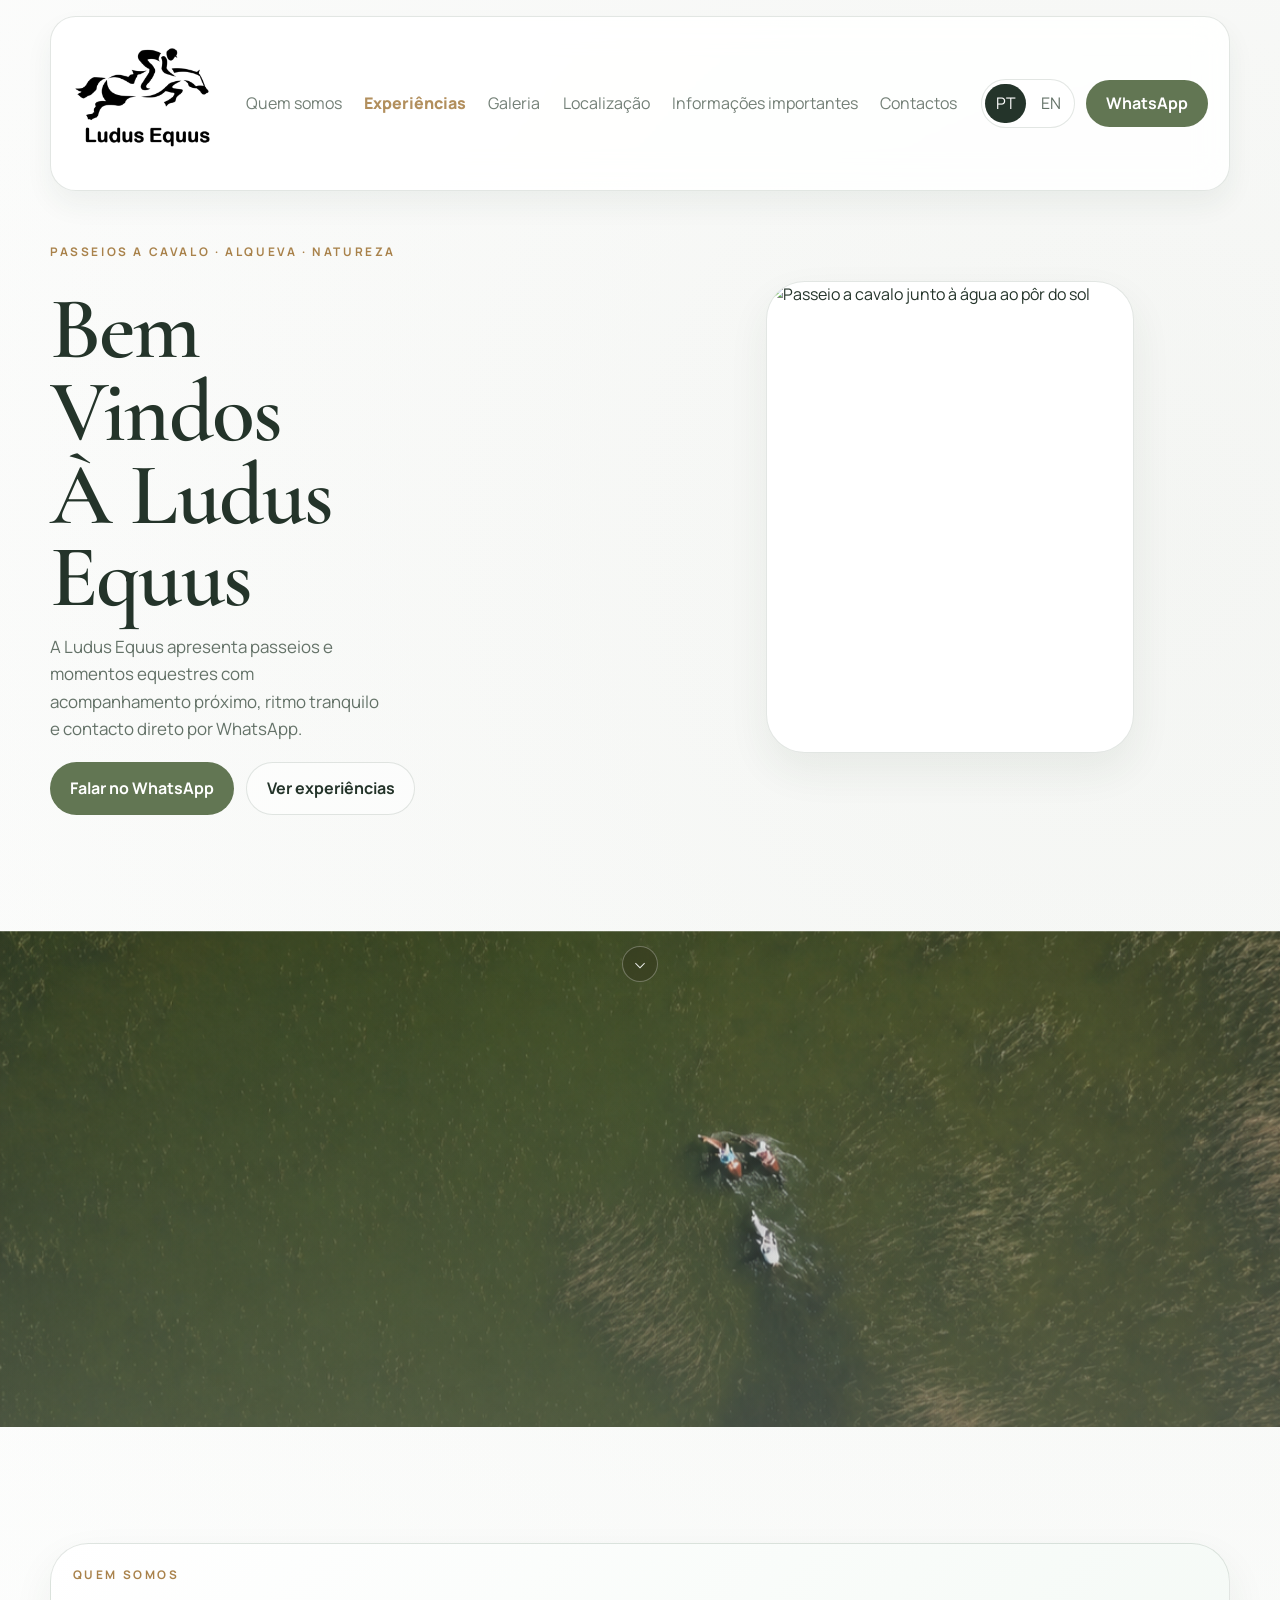
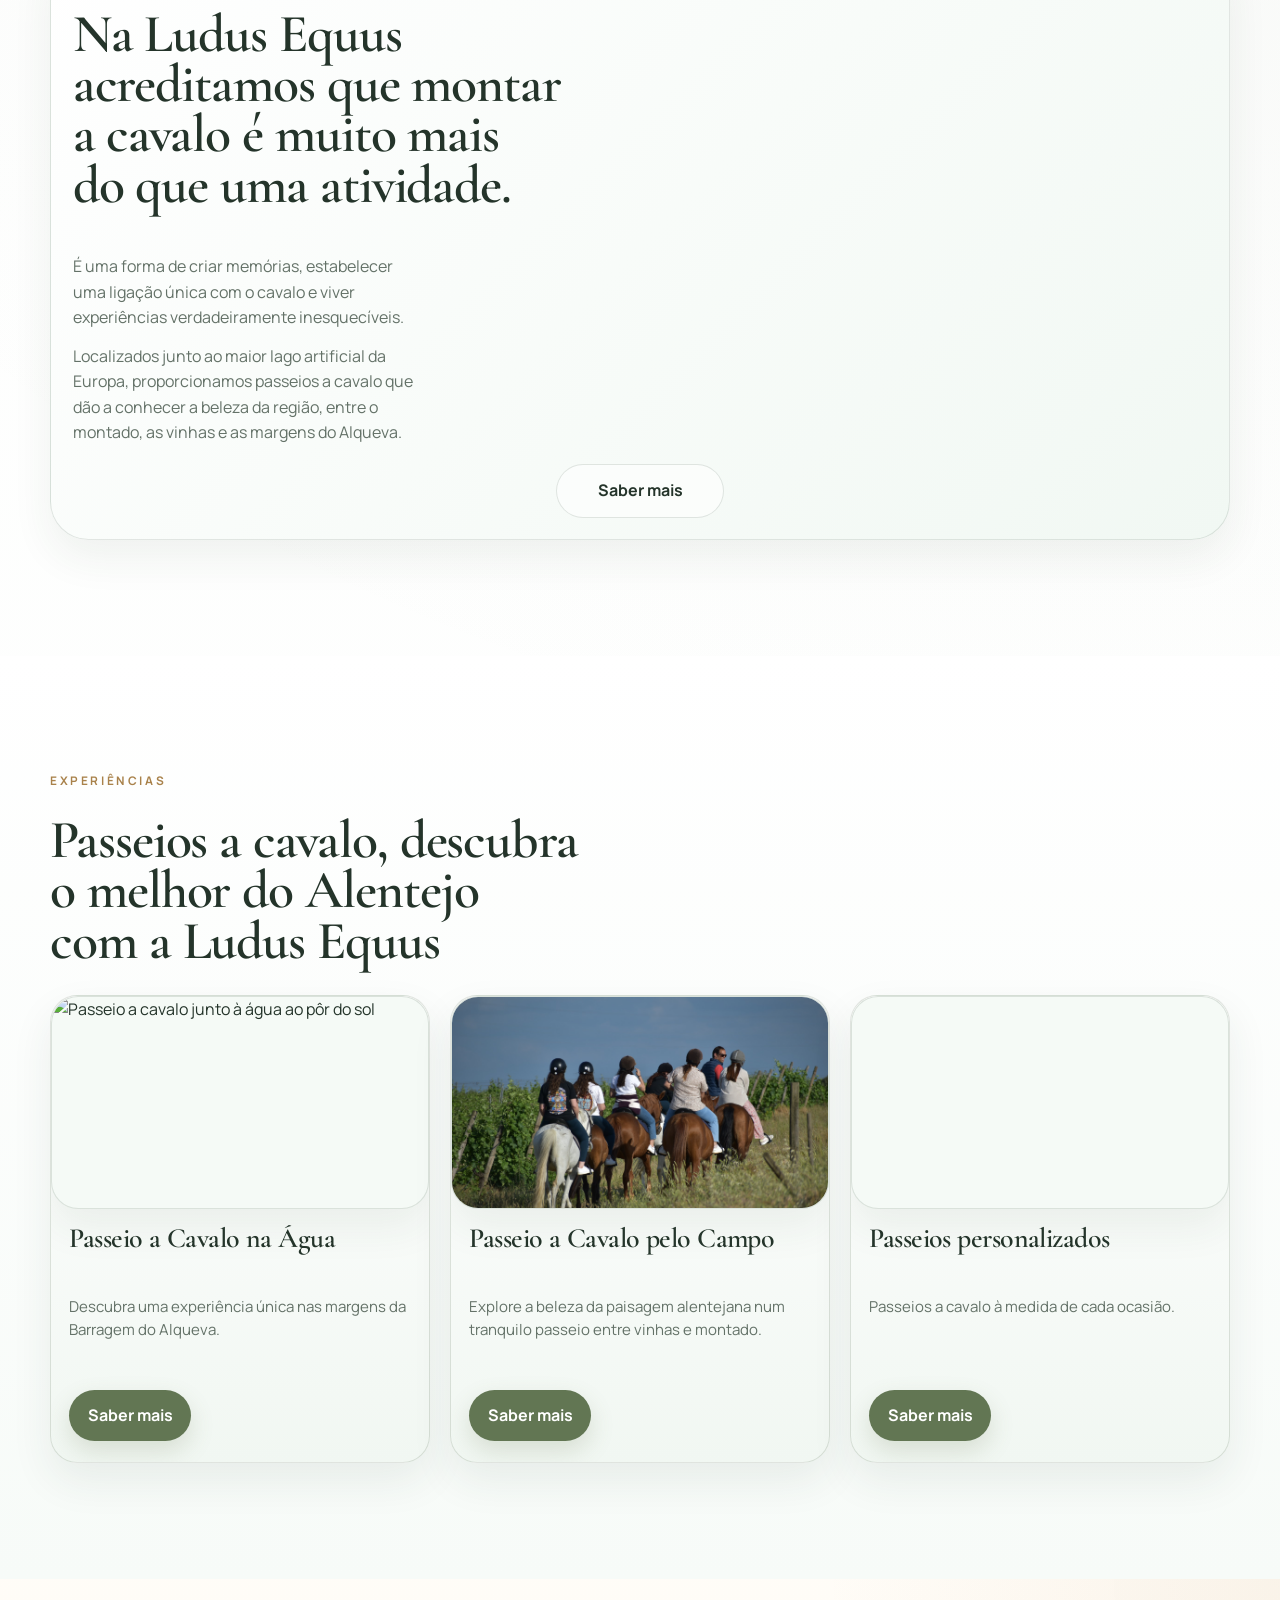
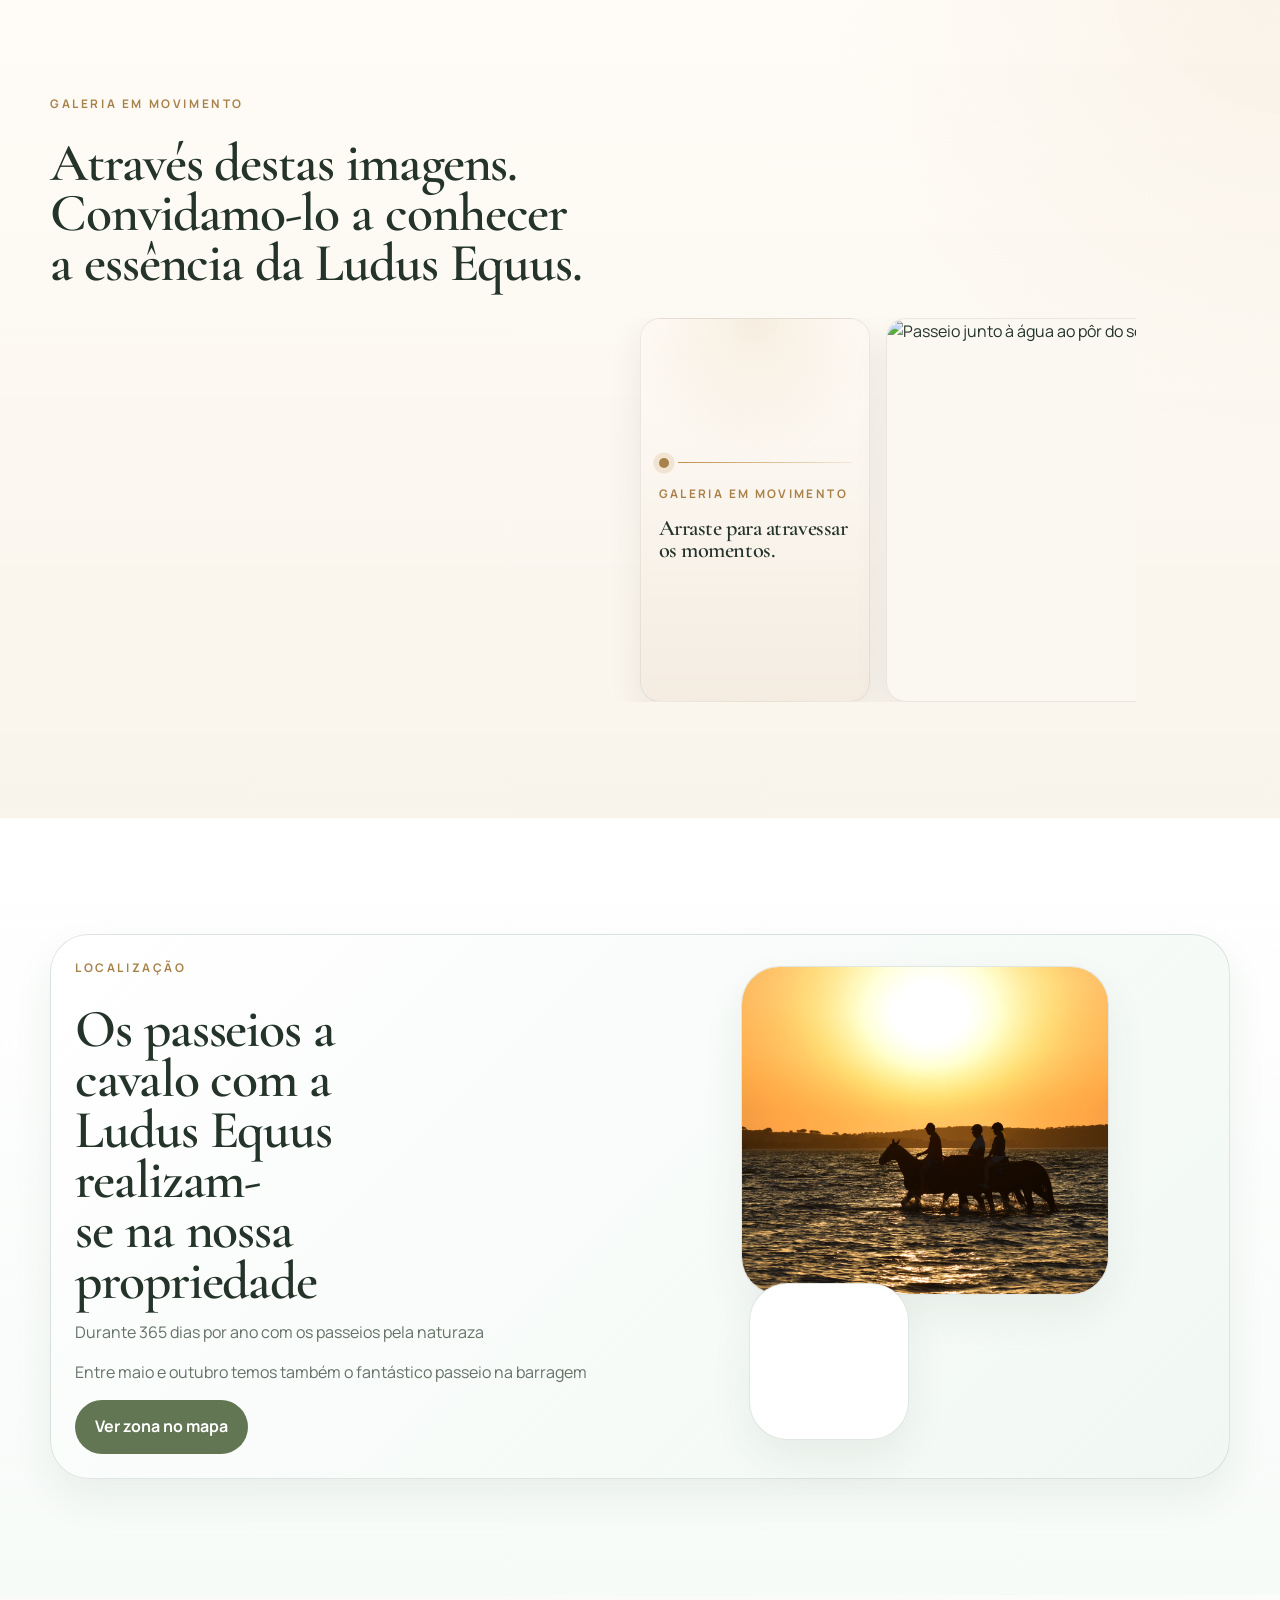
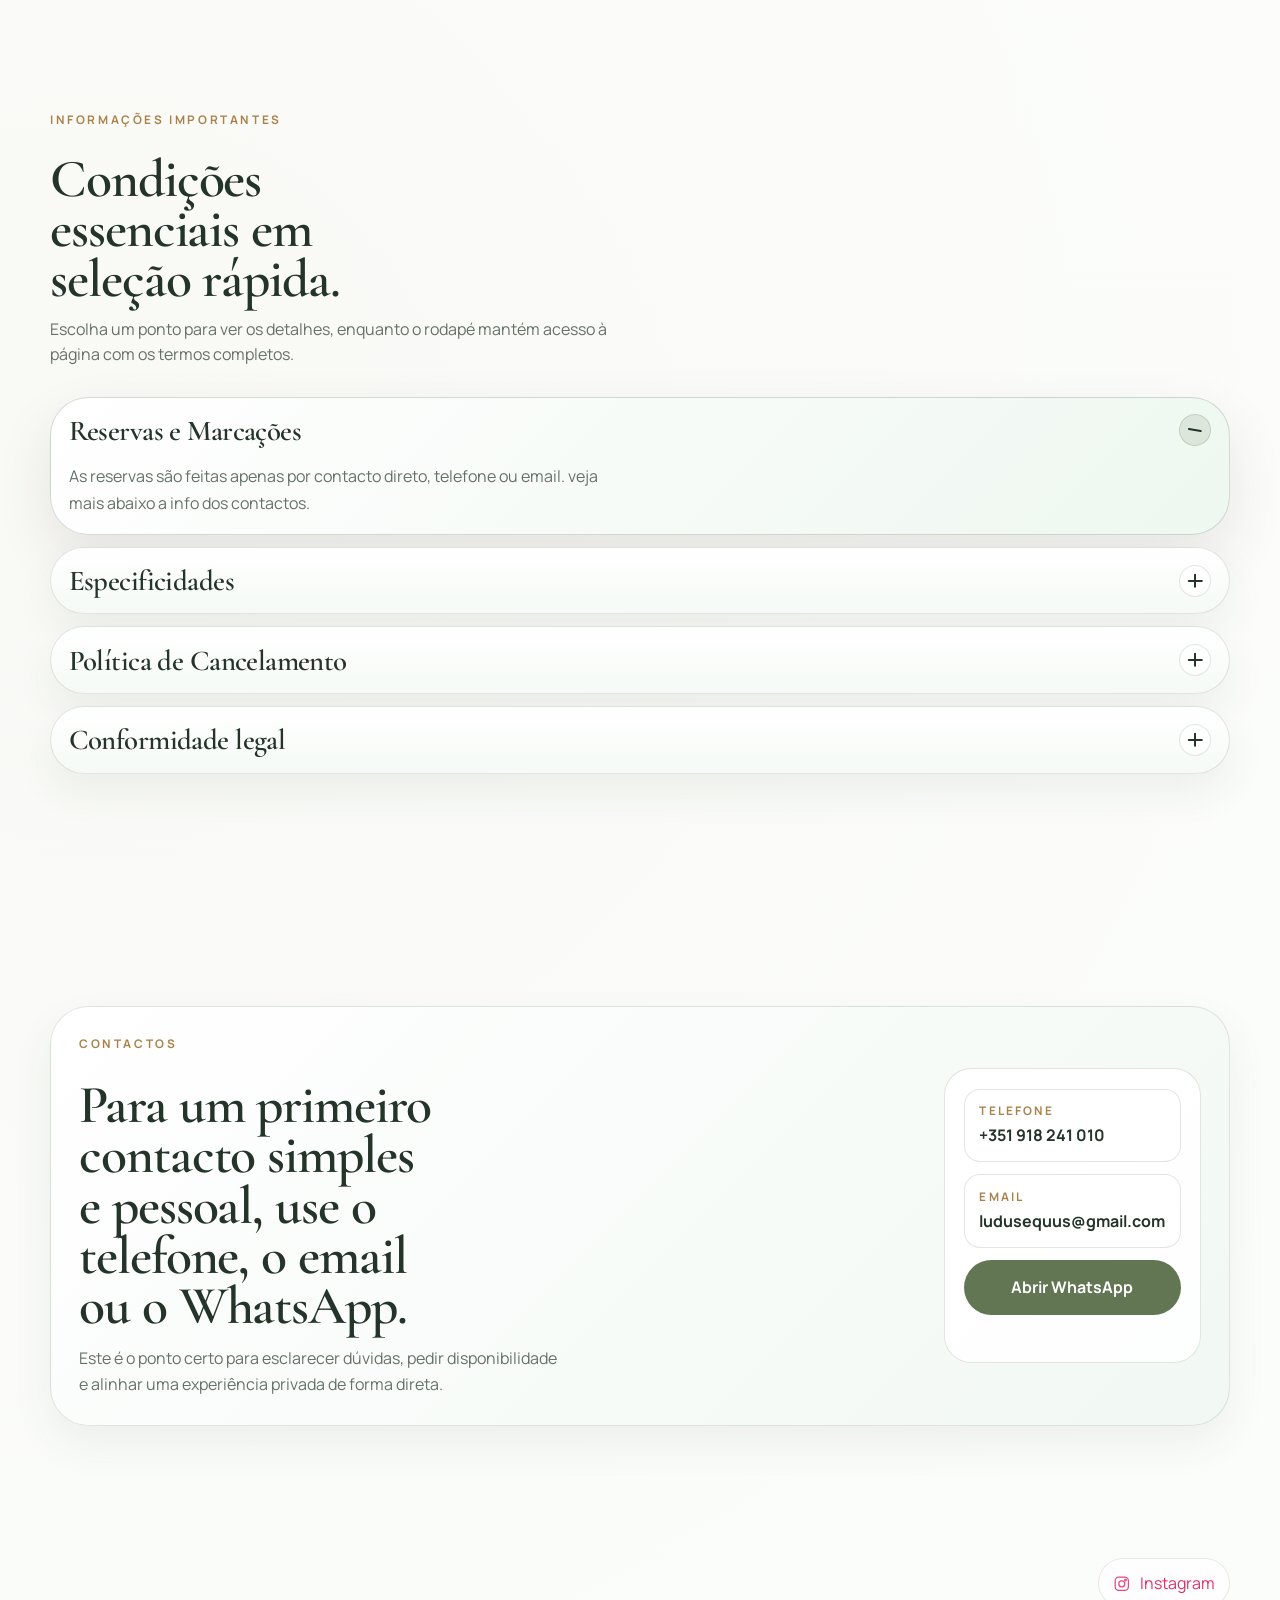
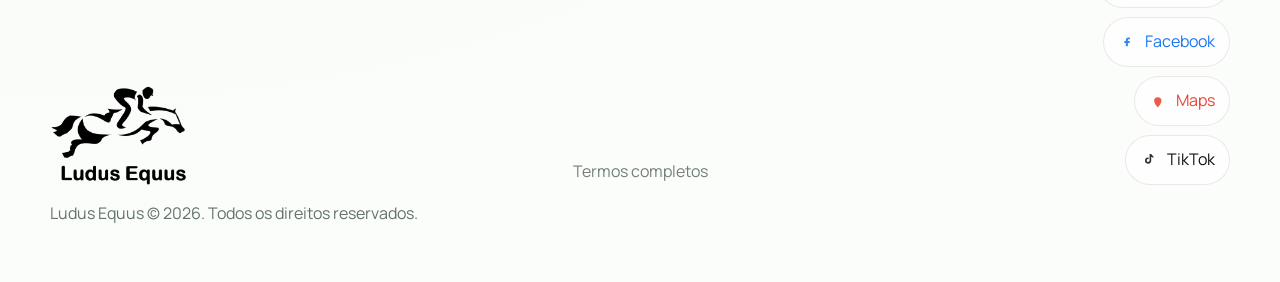
==== commit c3908bf1: "Set countryside ride duration to one hour" ====
--- a/index.html
+++ b/index.html
@@ -439,7 +439,7 @@
                     <small data-i18n="experiencePlaceLabel">Local</small>
                   </span>
                   <span class="experience-meta-item">
-                    <strong data-i18n="rideFieldsDurationRange">2h a 3h</strong>
+                    <strong data-i18n="rideFieldsDurationRange">1 hora</strong>
                     <small data-i18n="experienceDurationLabel">Duração</small>
                   </span>
                 </div>
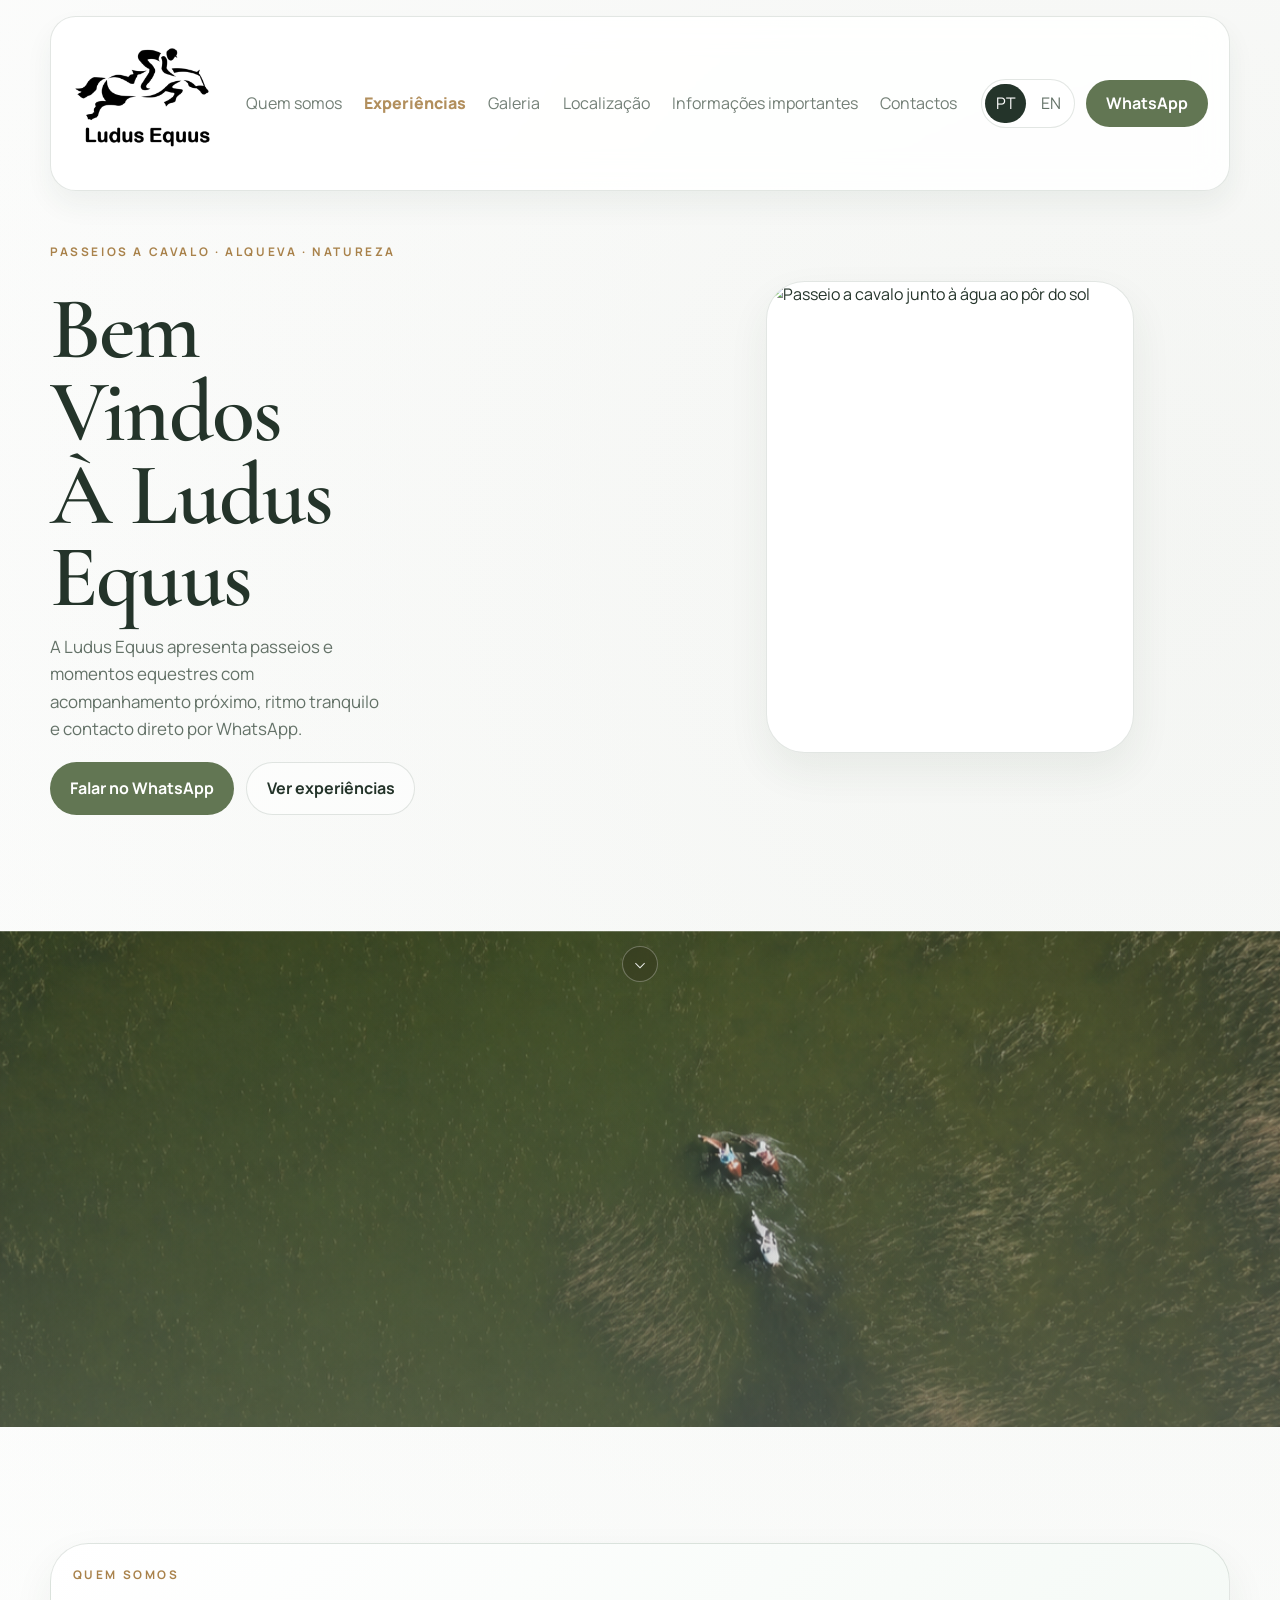
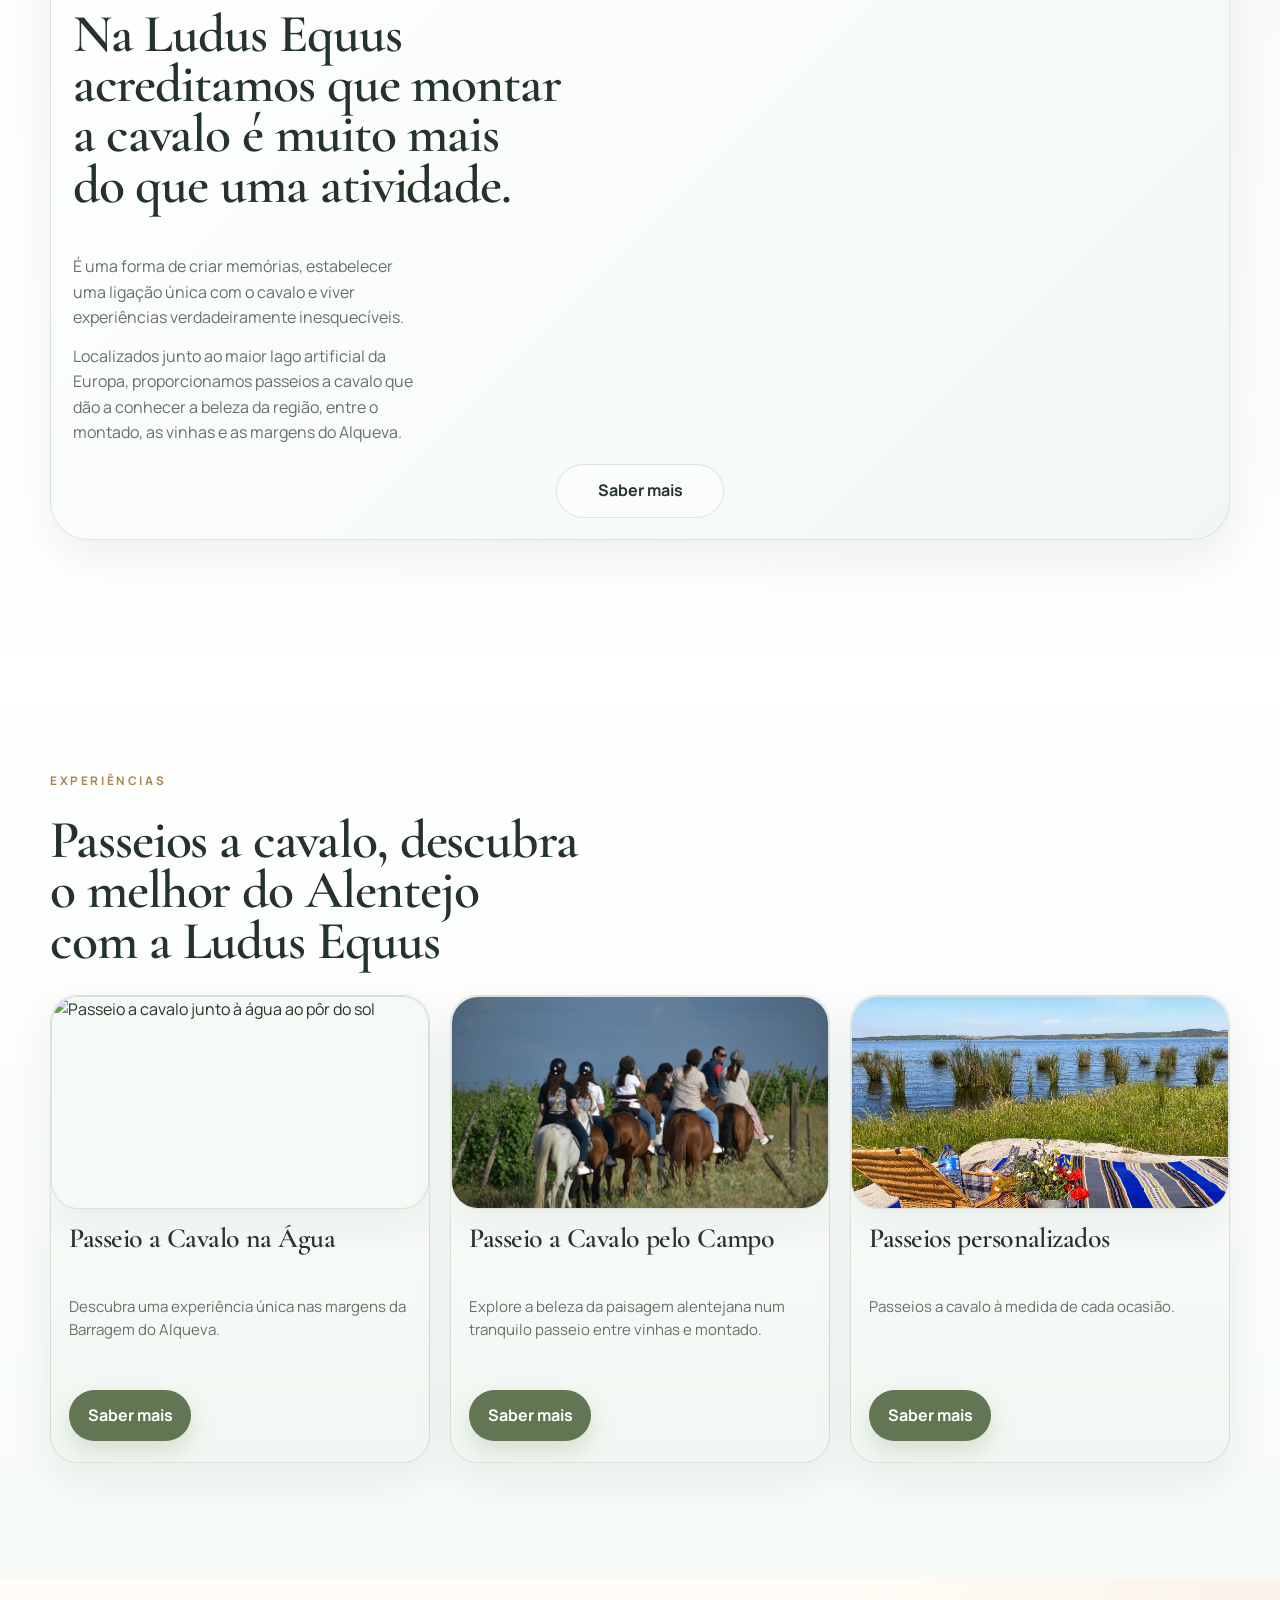
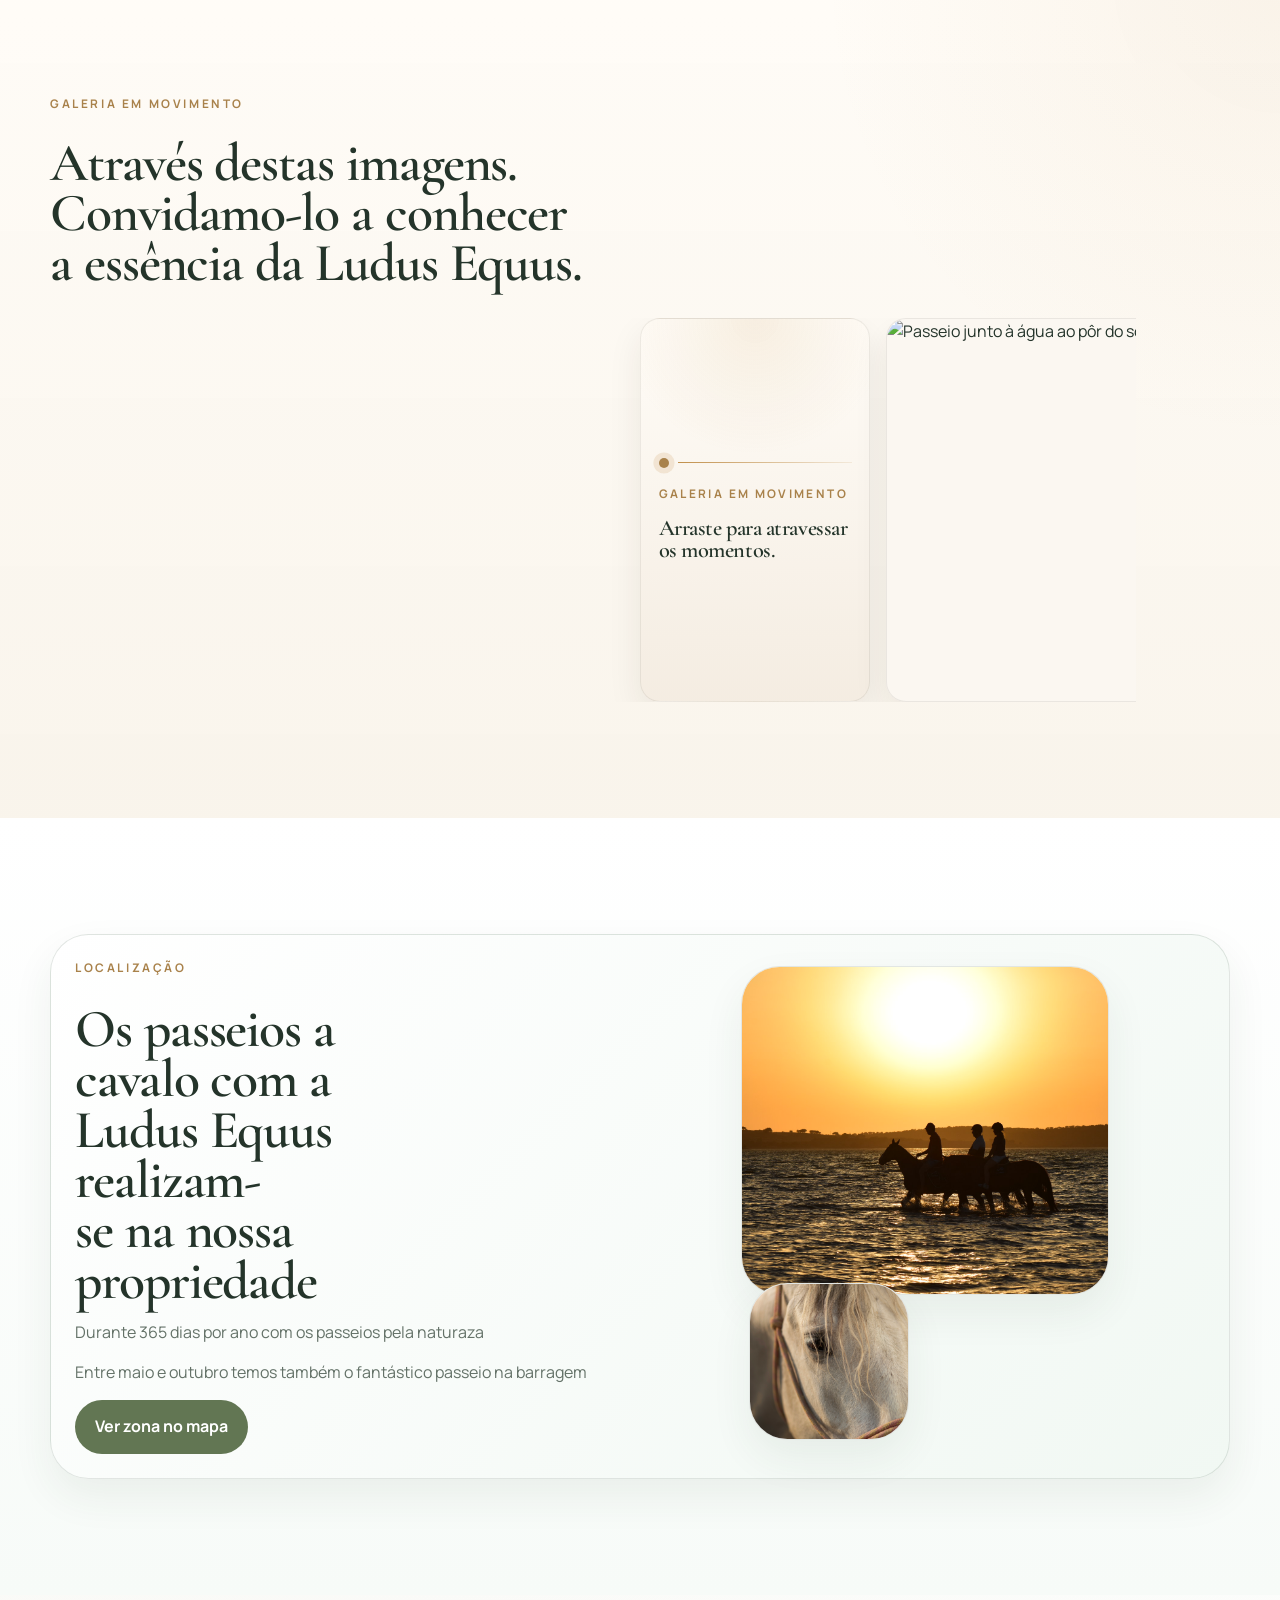
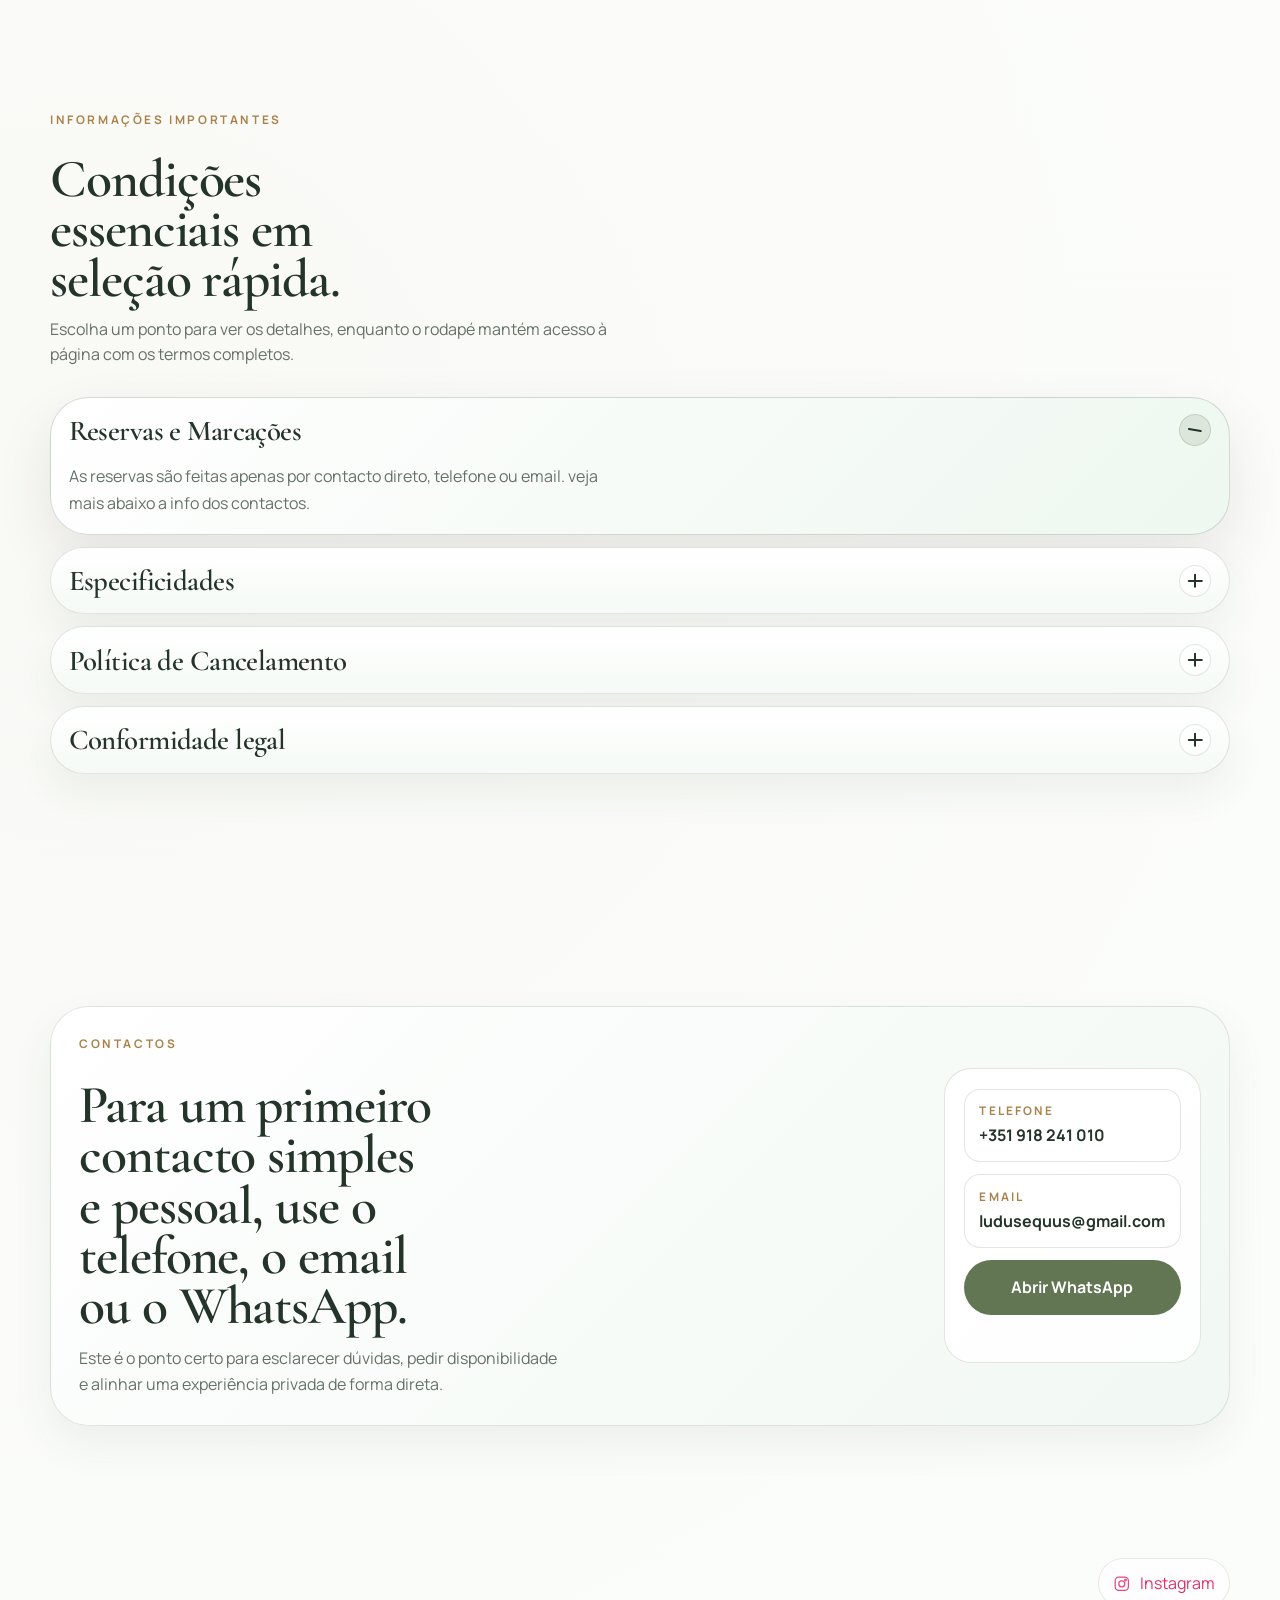
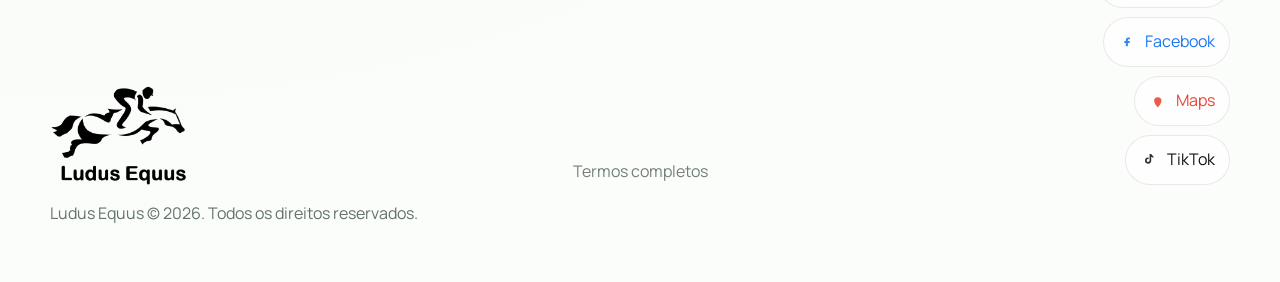
==== commit 73662283: "Set water ride duration to one hour" ====
--- a/index.html
+++ b/index.html
@@ -345,7 +345,7 @@
                     <small data-i18n="experiencePlaceLabel">Local</small>
                   </span>
                   <span class="experience-meta-item">
-                    <strong data-i18n="rideMainDurationRange">Cerca de 2h - 3h</strong>
+                    <strong data-i18n="rideMainDurationRange">1h</strong>
                     <small data-i18n="experienceDurationLabel">Duração</small>
                   </span>
                 </div>
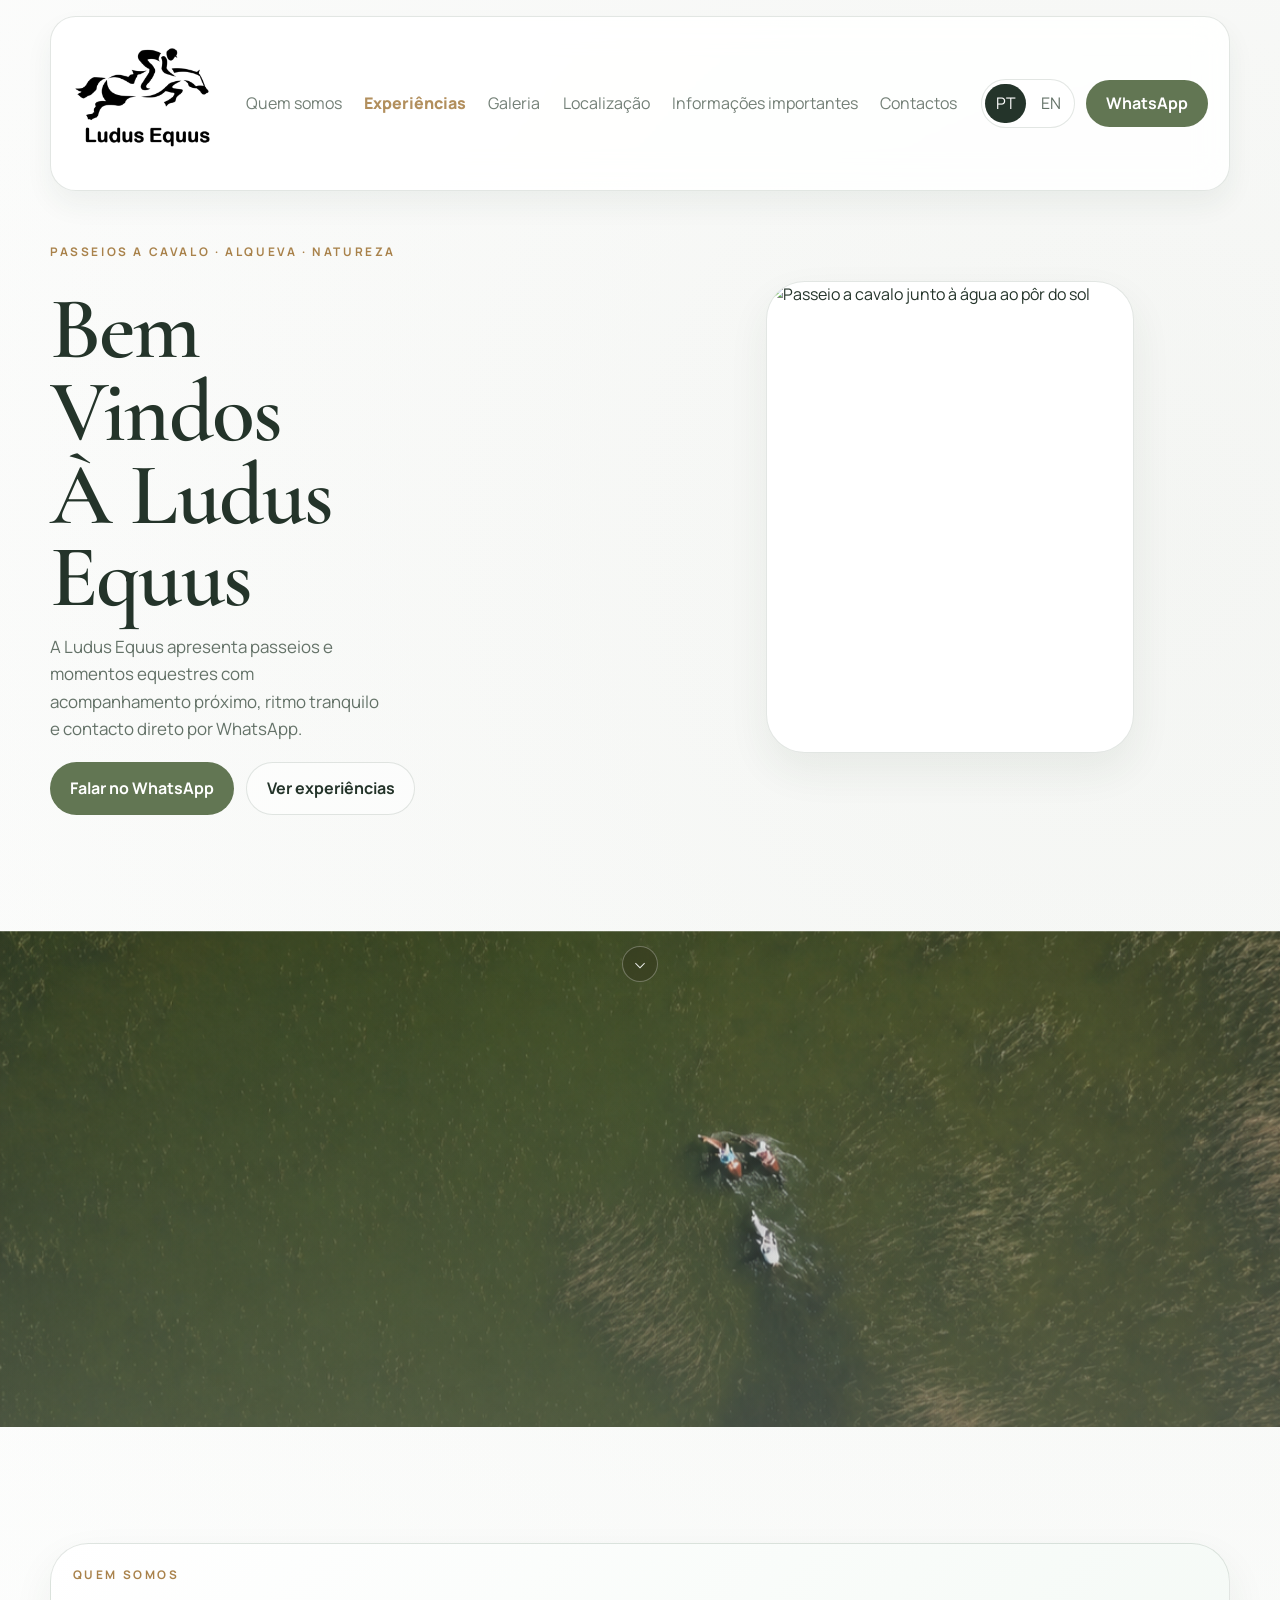
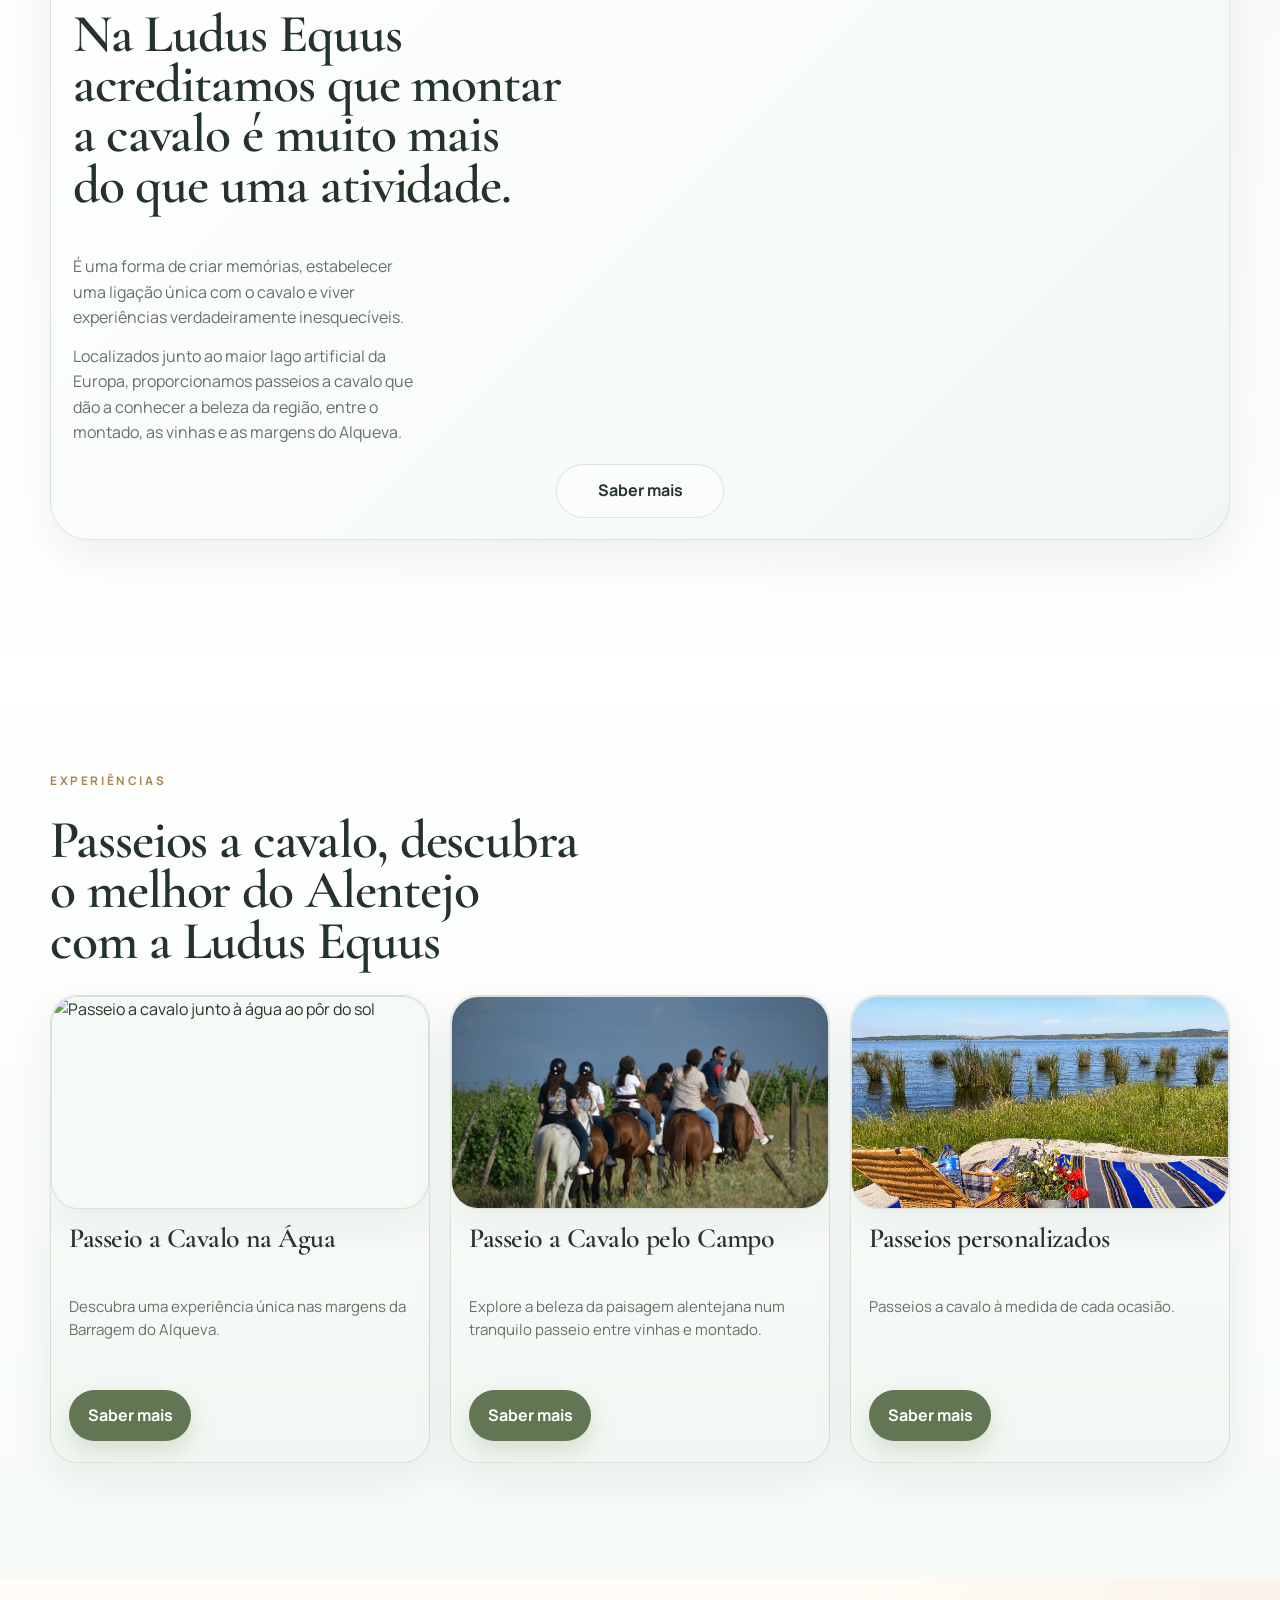
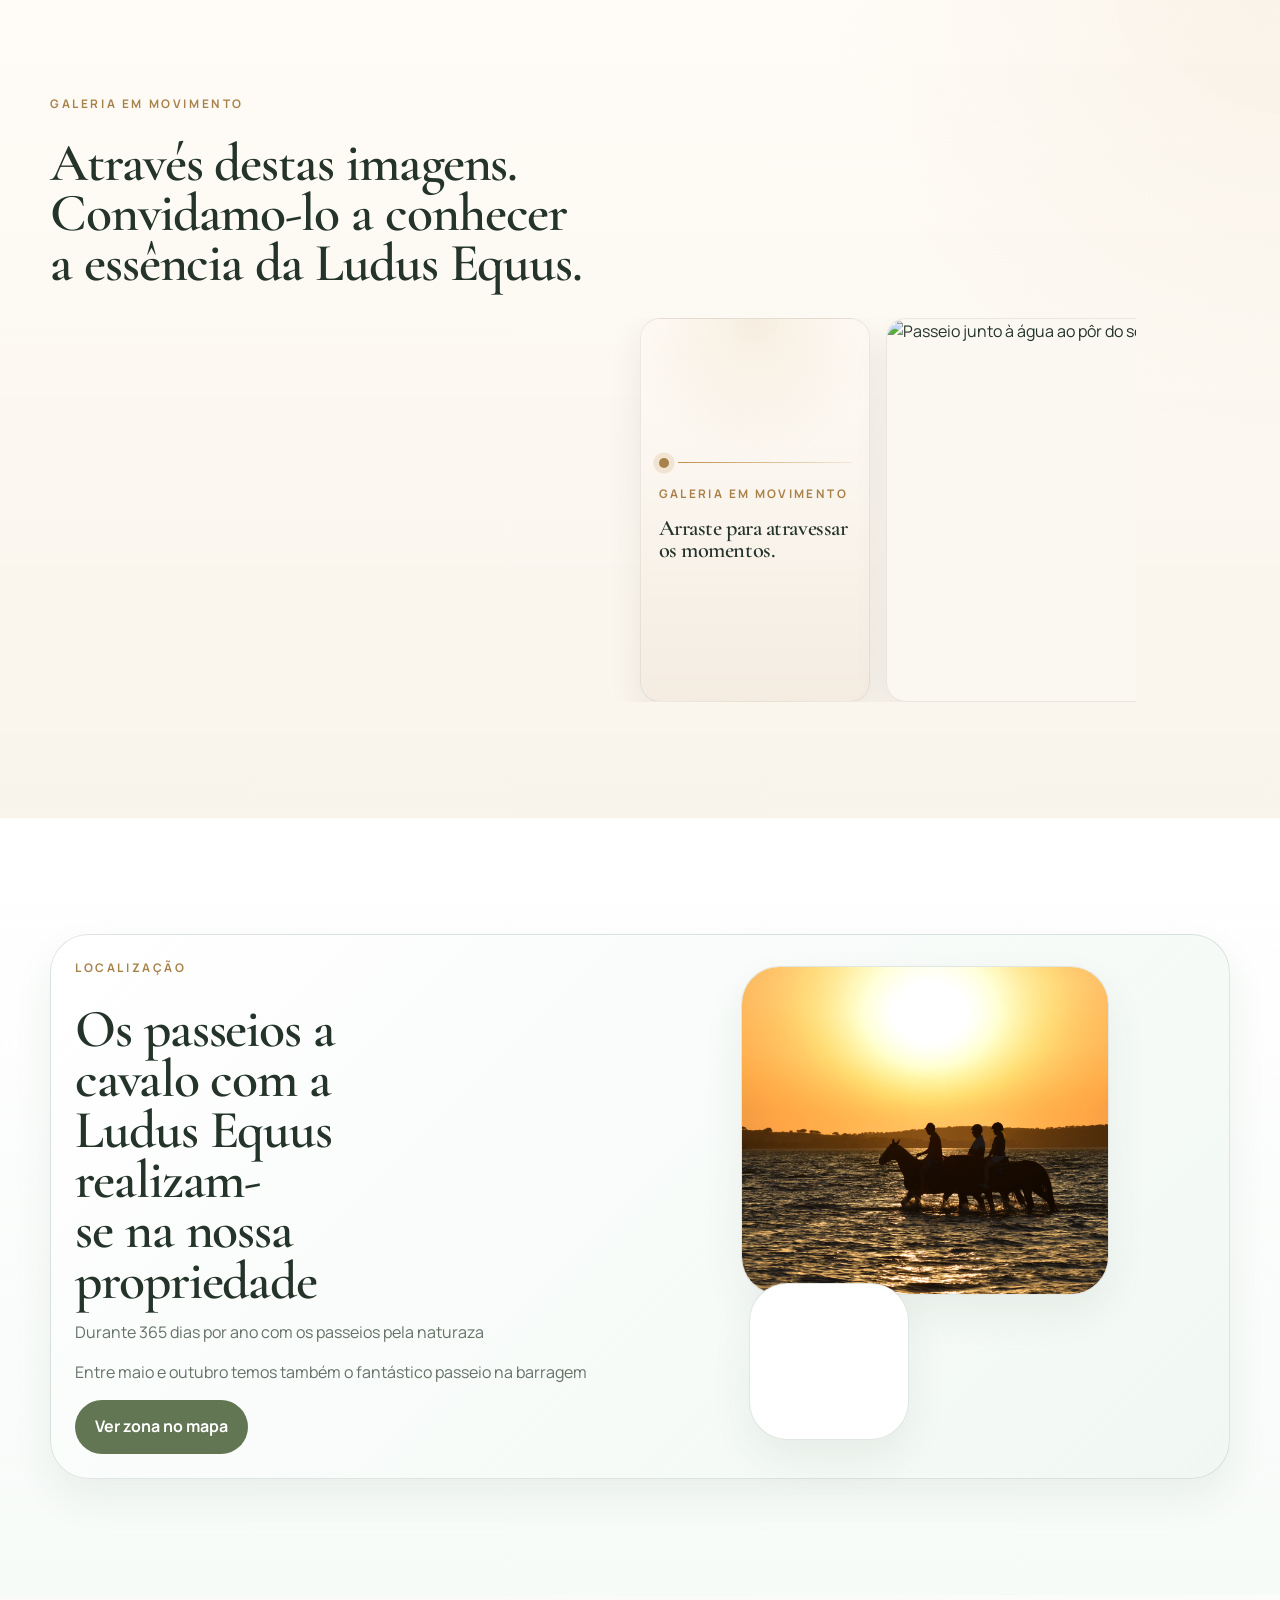
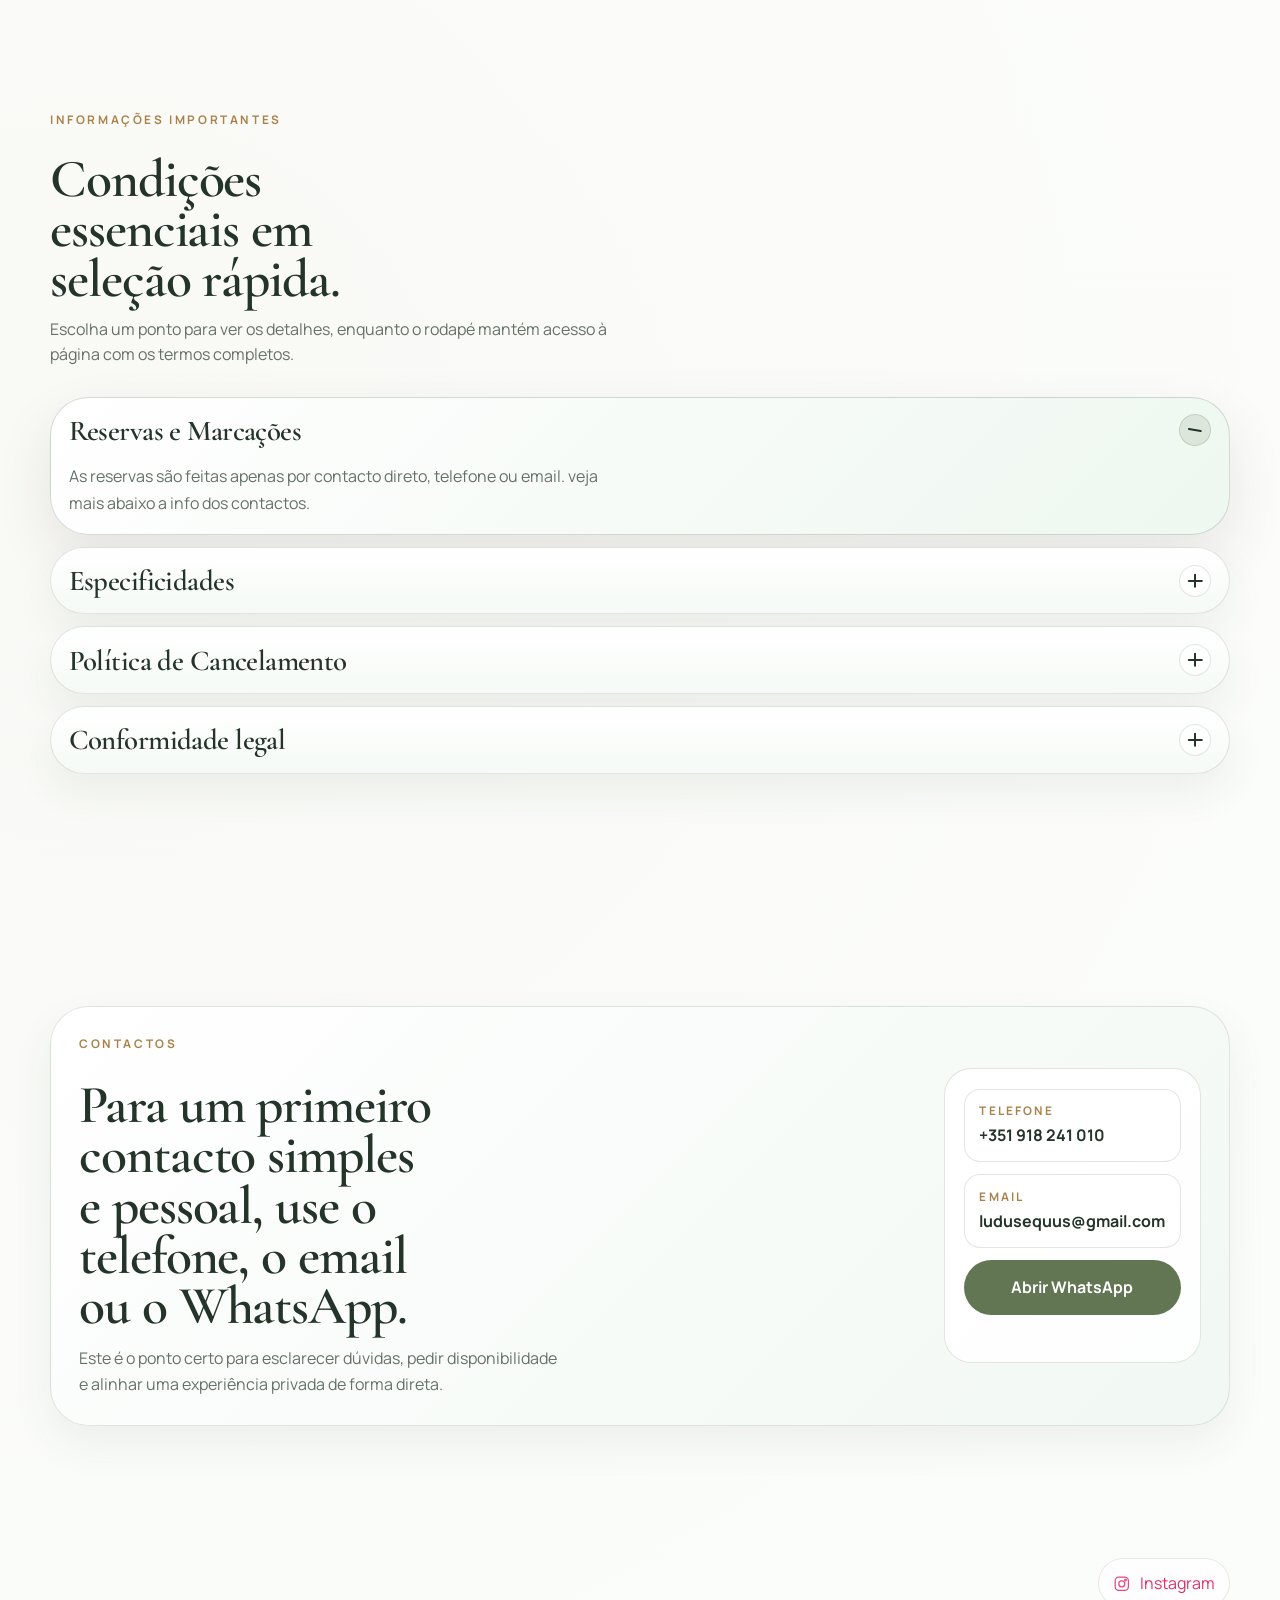
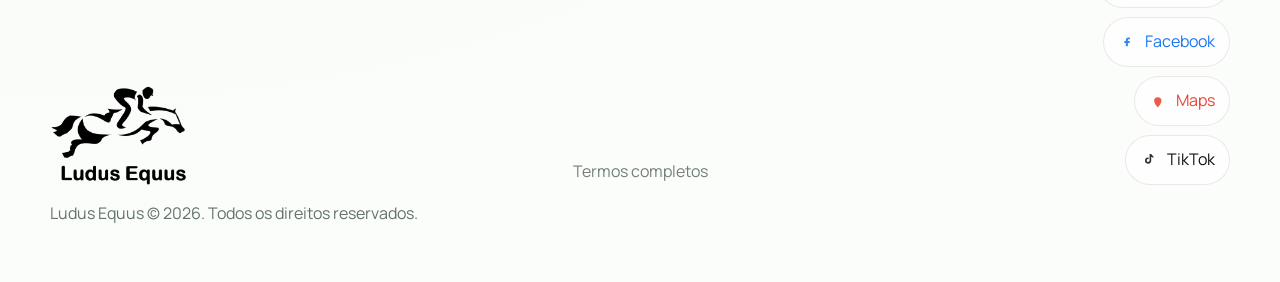
==== commit 07bb805b: "Show water ride duration with picnic" ====
--- a/index.html
+++ b/index.html
@@ -345,7 +345,7 @@
                     <small data-i18n="experiencePlaceLabel">Local</small>
                   </span>
                   <span class="experience-meta-item">
-                    <strong data-i18n="rideMainDurationRange">1h</strong>
+                    <strong data-i18n="rideMainDurationRange">1h + piquenique</strong>
                     <small data-i18n="experienceDurationLabel">Duração</small>
                   </span>
                 </div>
--- a/styles.css
+++ b/styles.css
@@ -3707,6 +3707,14 @@
     --experience-image-radius: 1.25rem;
   }
 
+  .experiences-section .experience-card.is-modal.is-expanded .experience-meta {
+    grid-template-columns: repeat(2, minmax(0, 1fr));
+  }
+
+  .experiences-section .experience-card.is-modal.is-expanded .experience-meta-item:nth-child(4) {
+    display: flex;
+  }
+
   .experiences-section .section-head {
     margin-bottom: 3.6rem;
   }
